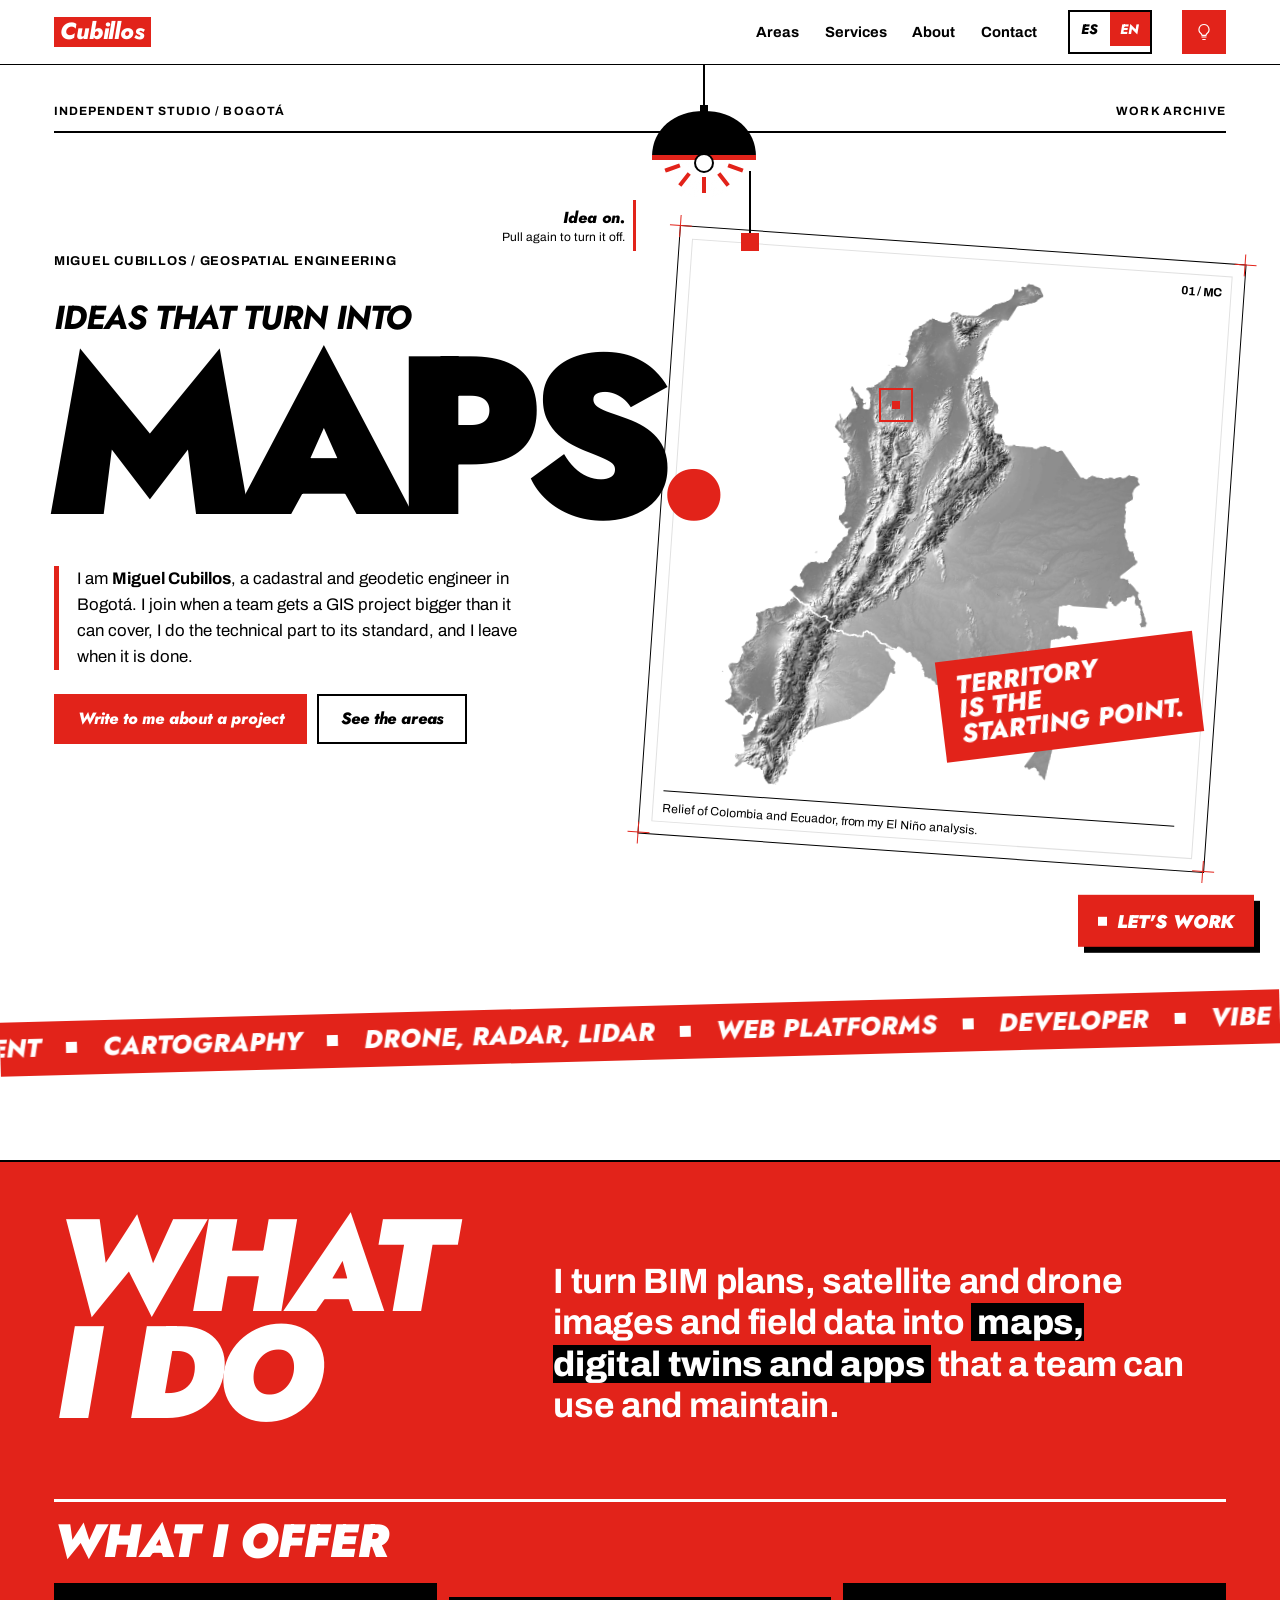
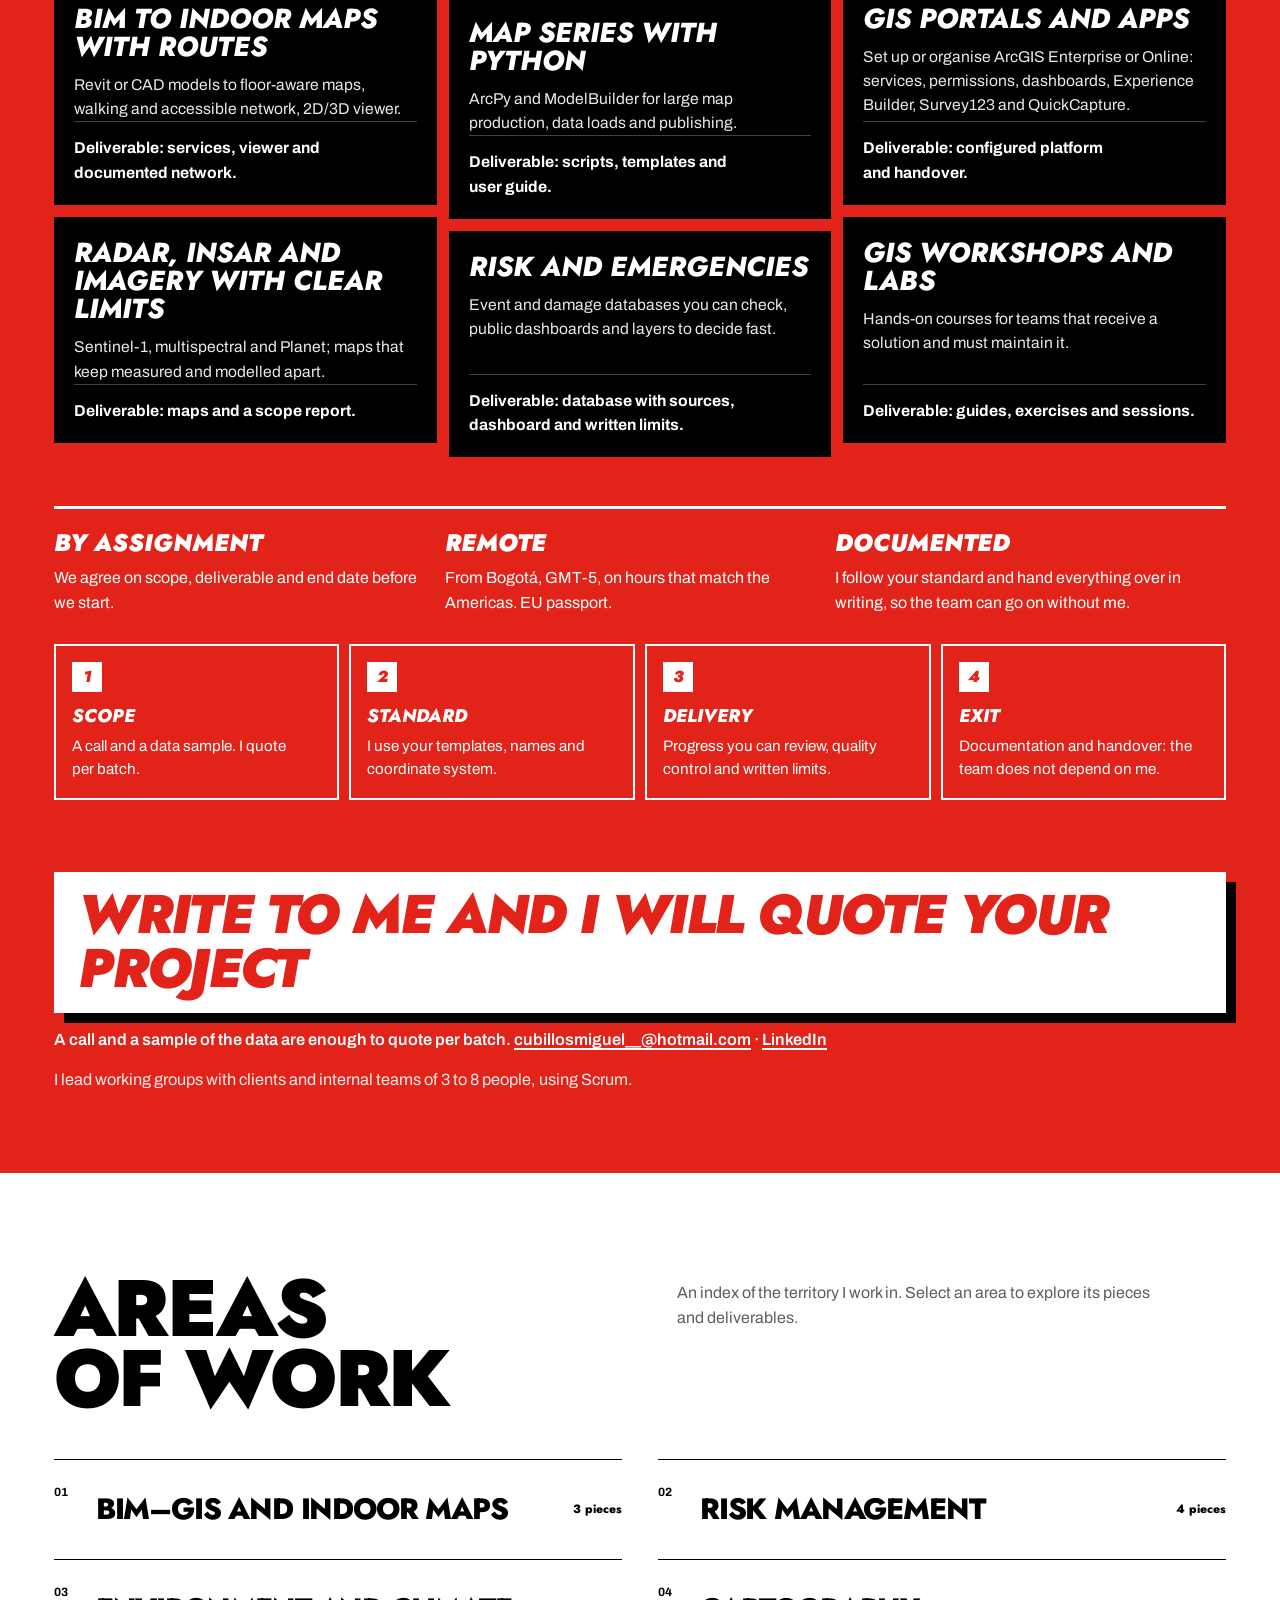
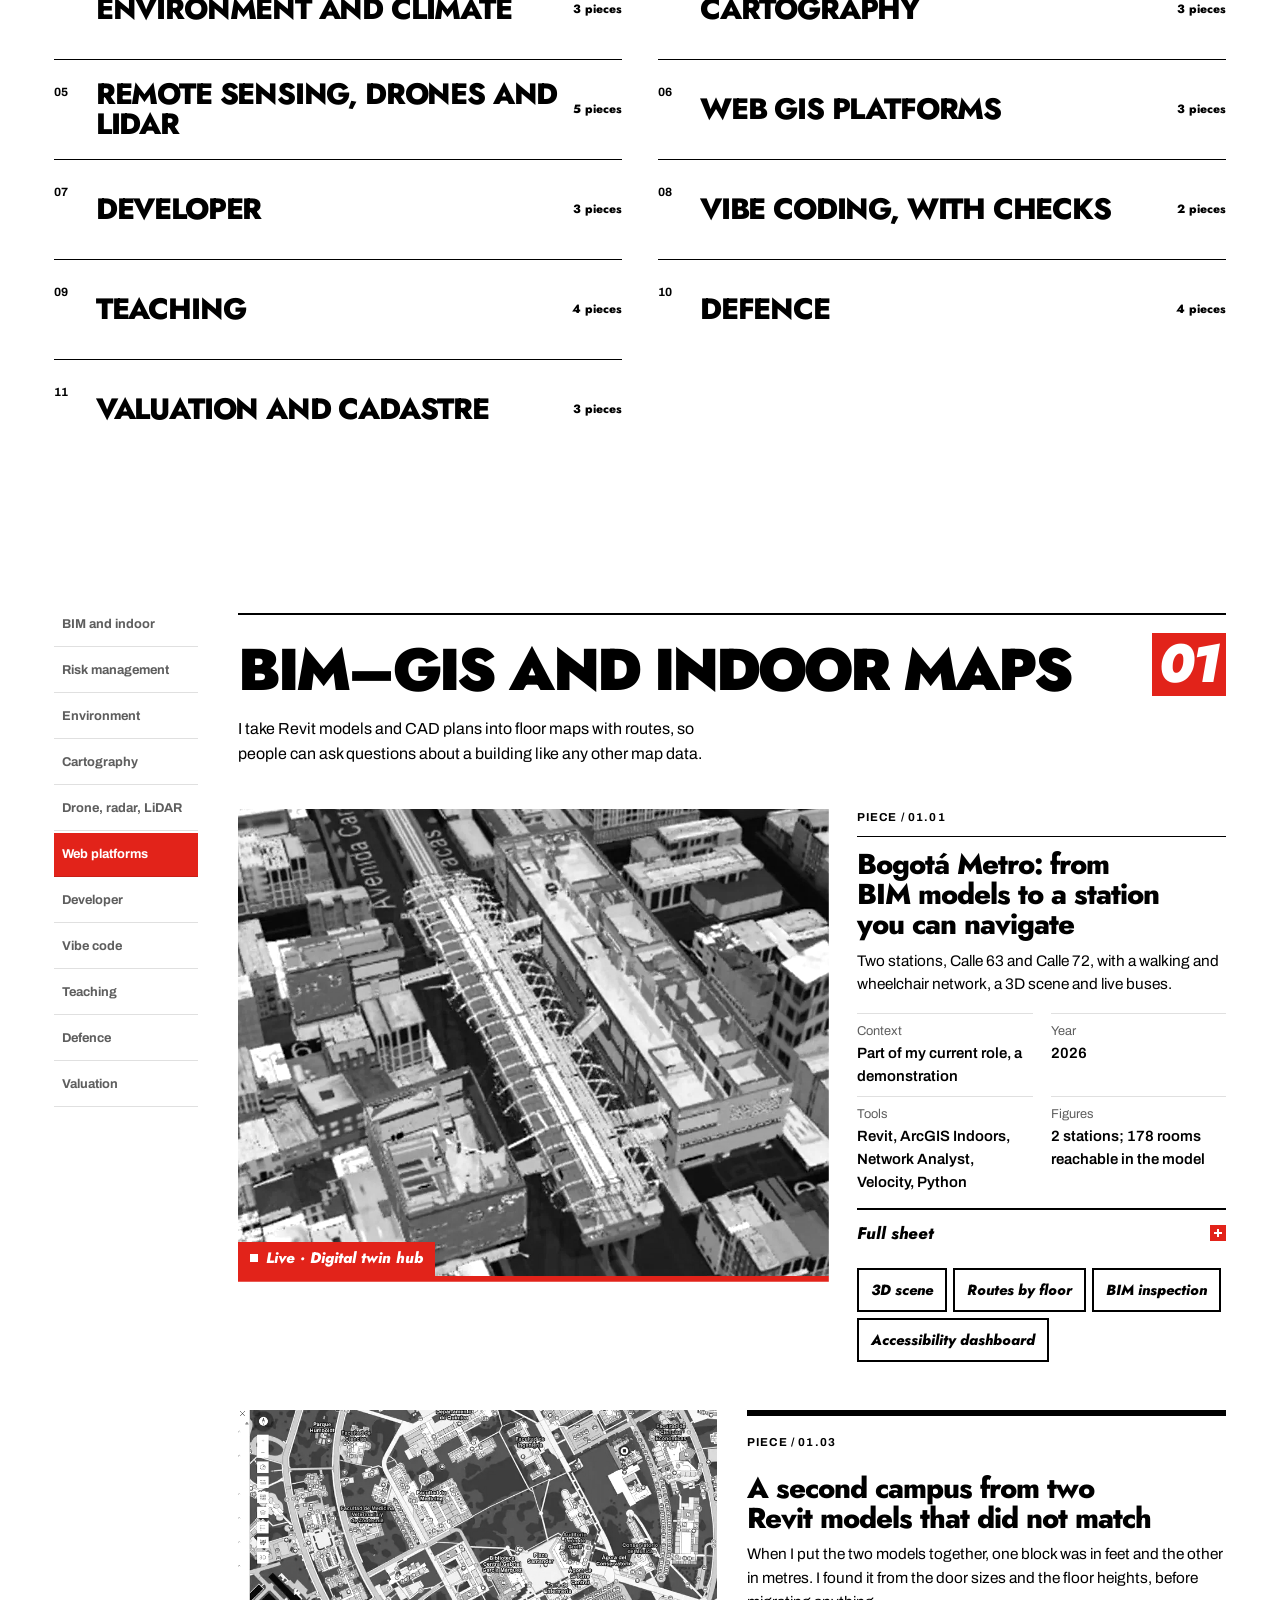
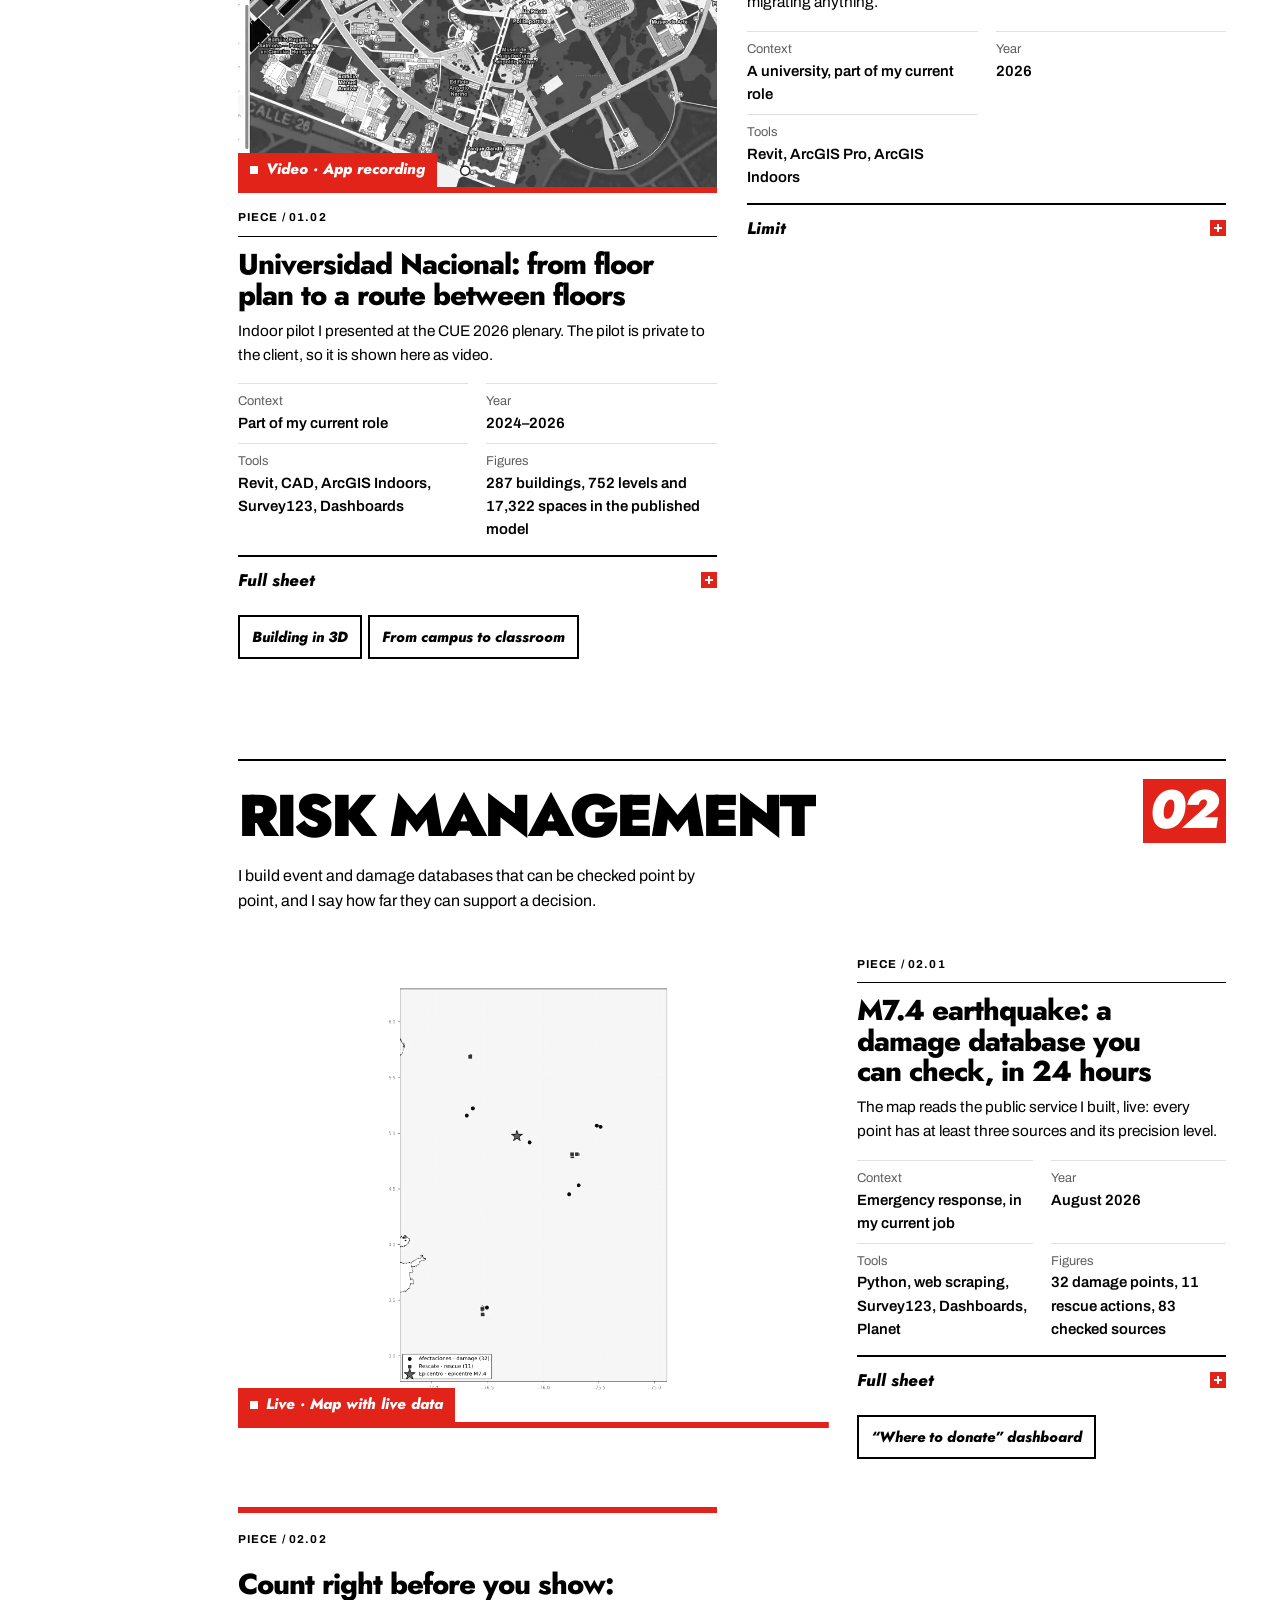
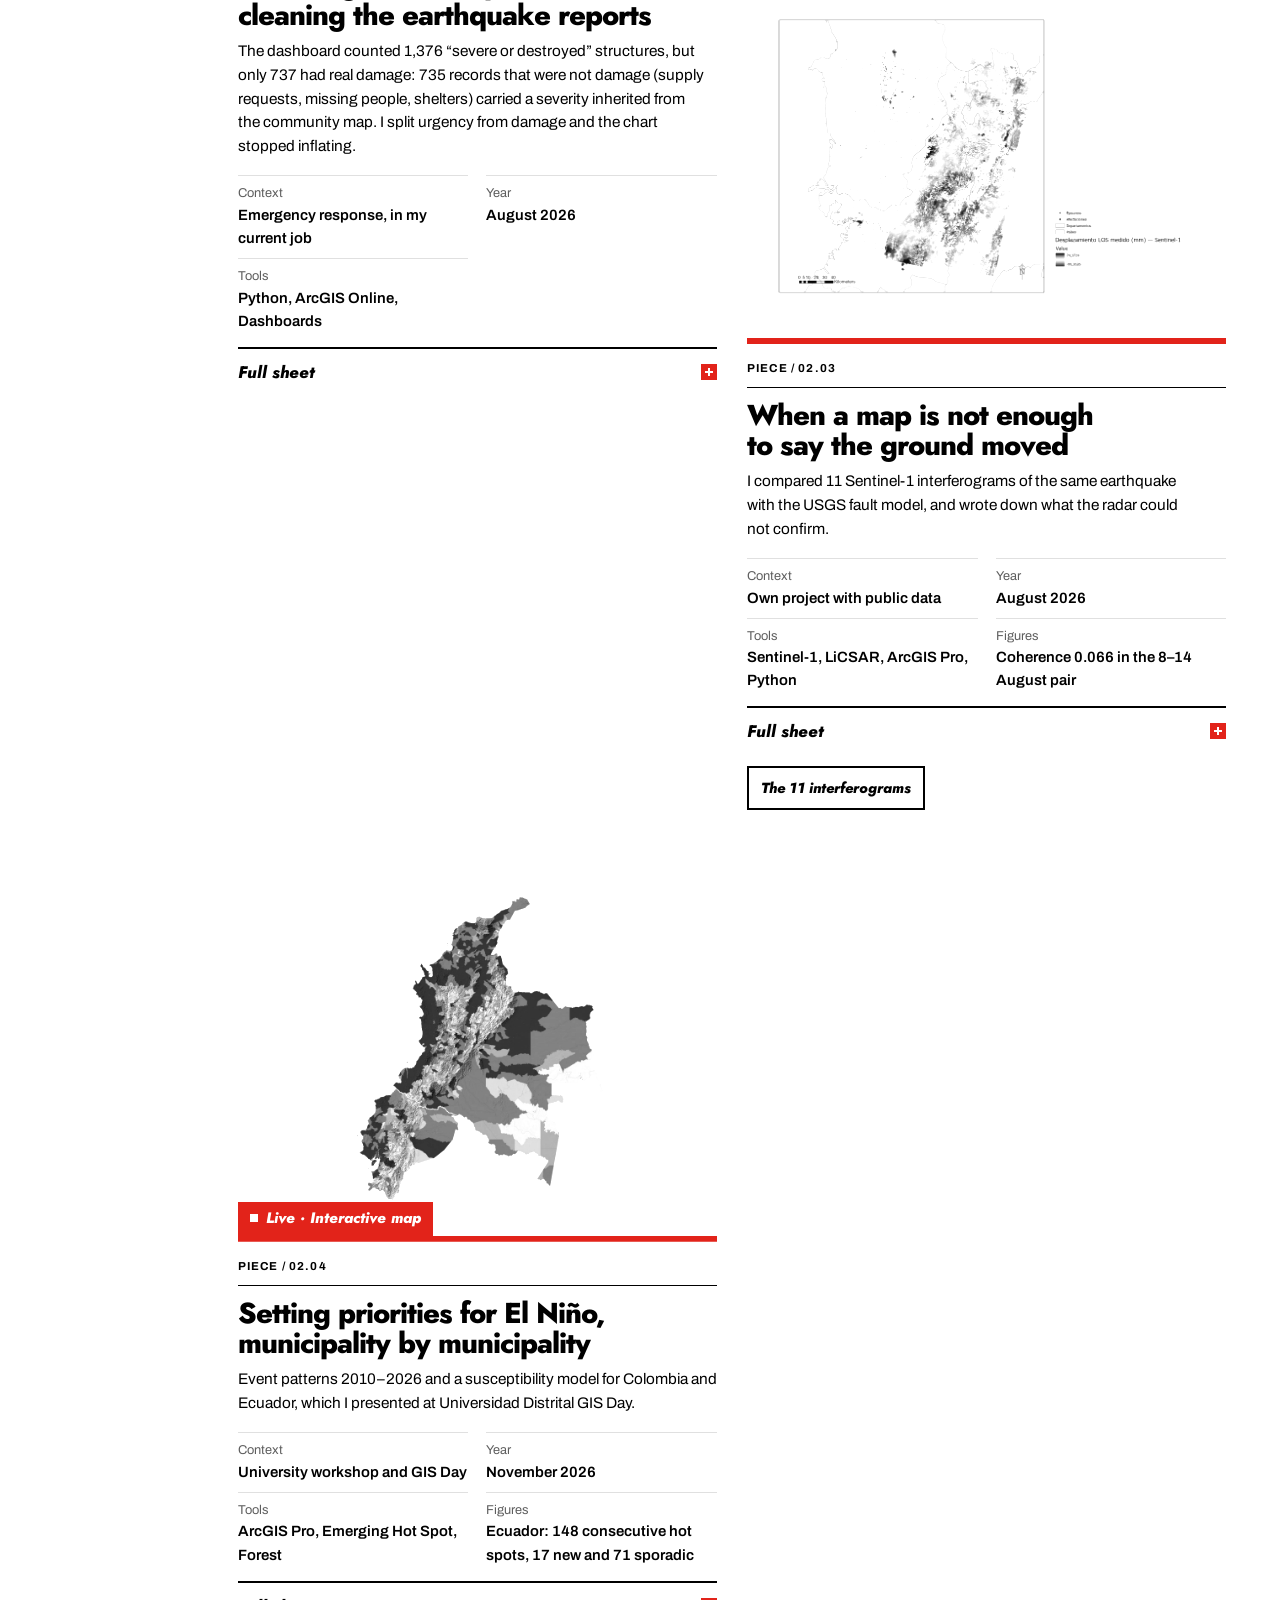
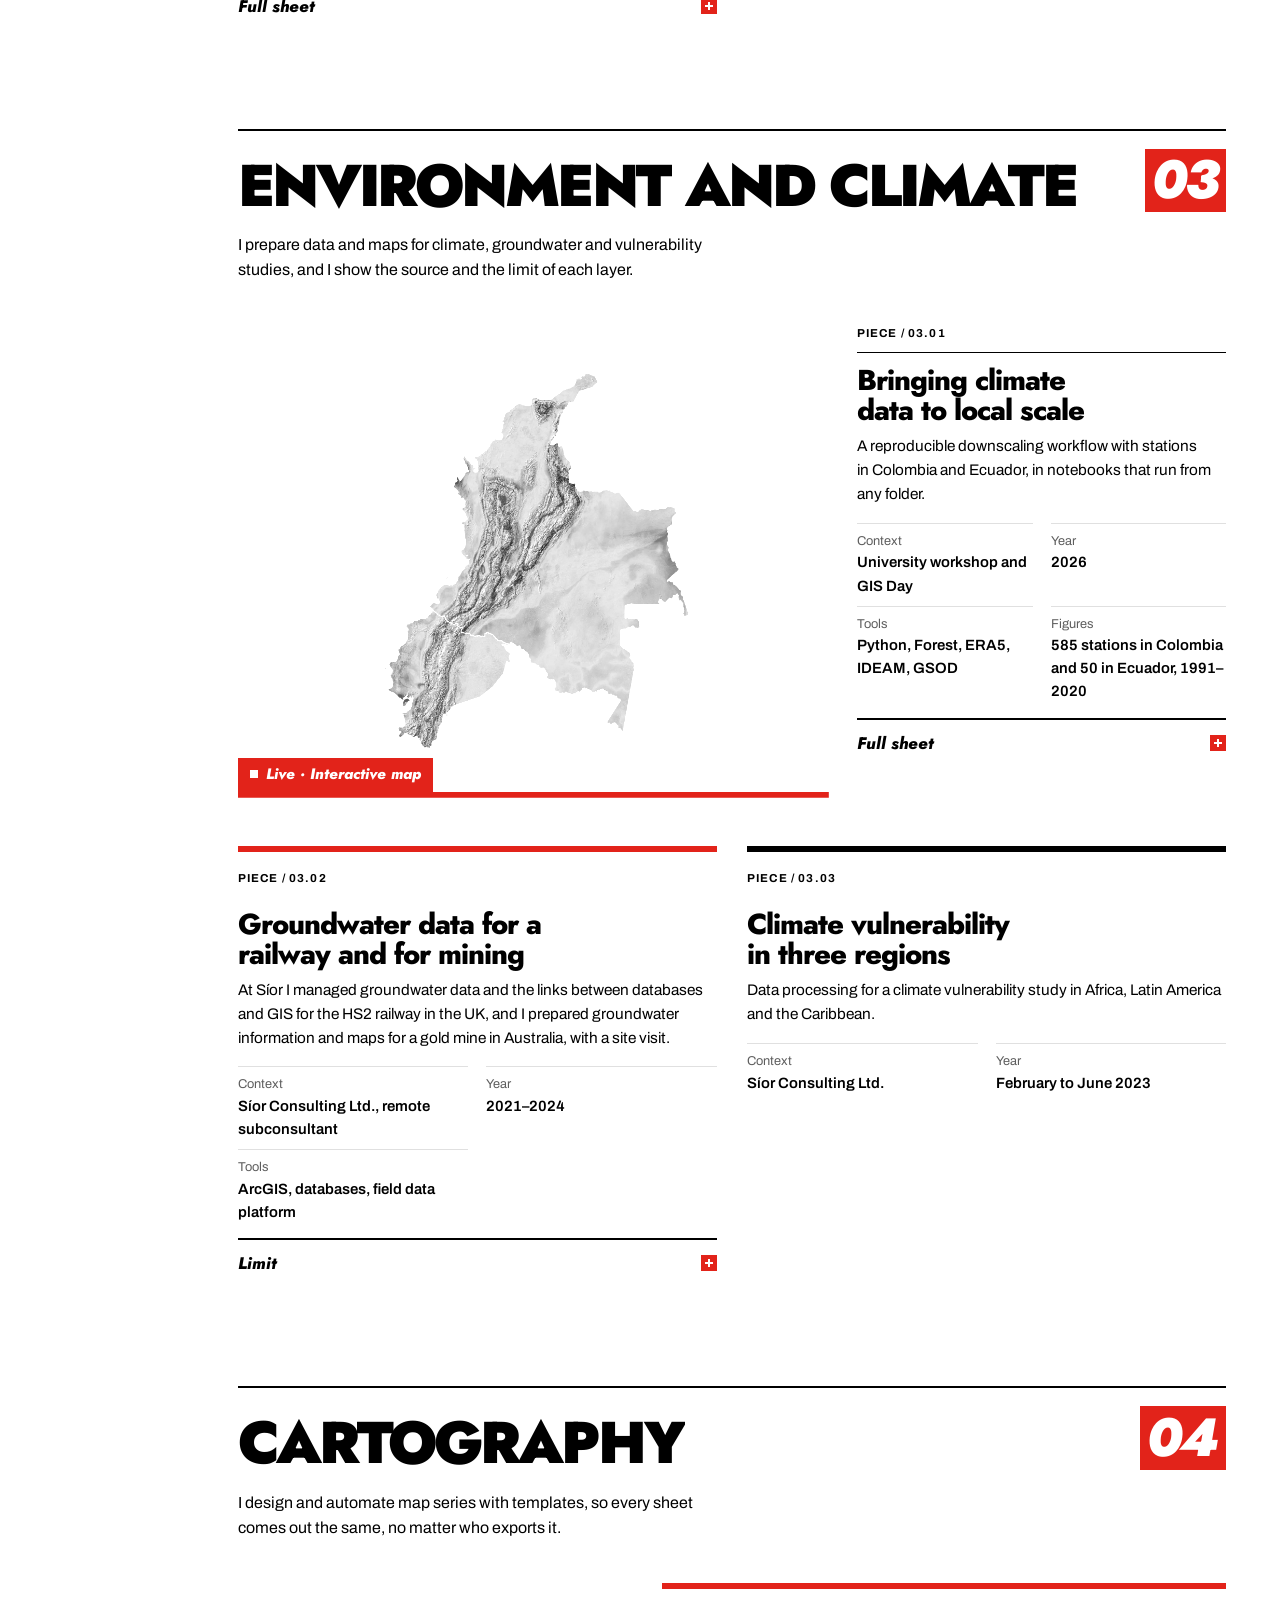
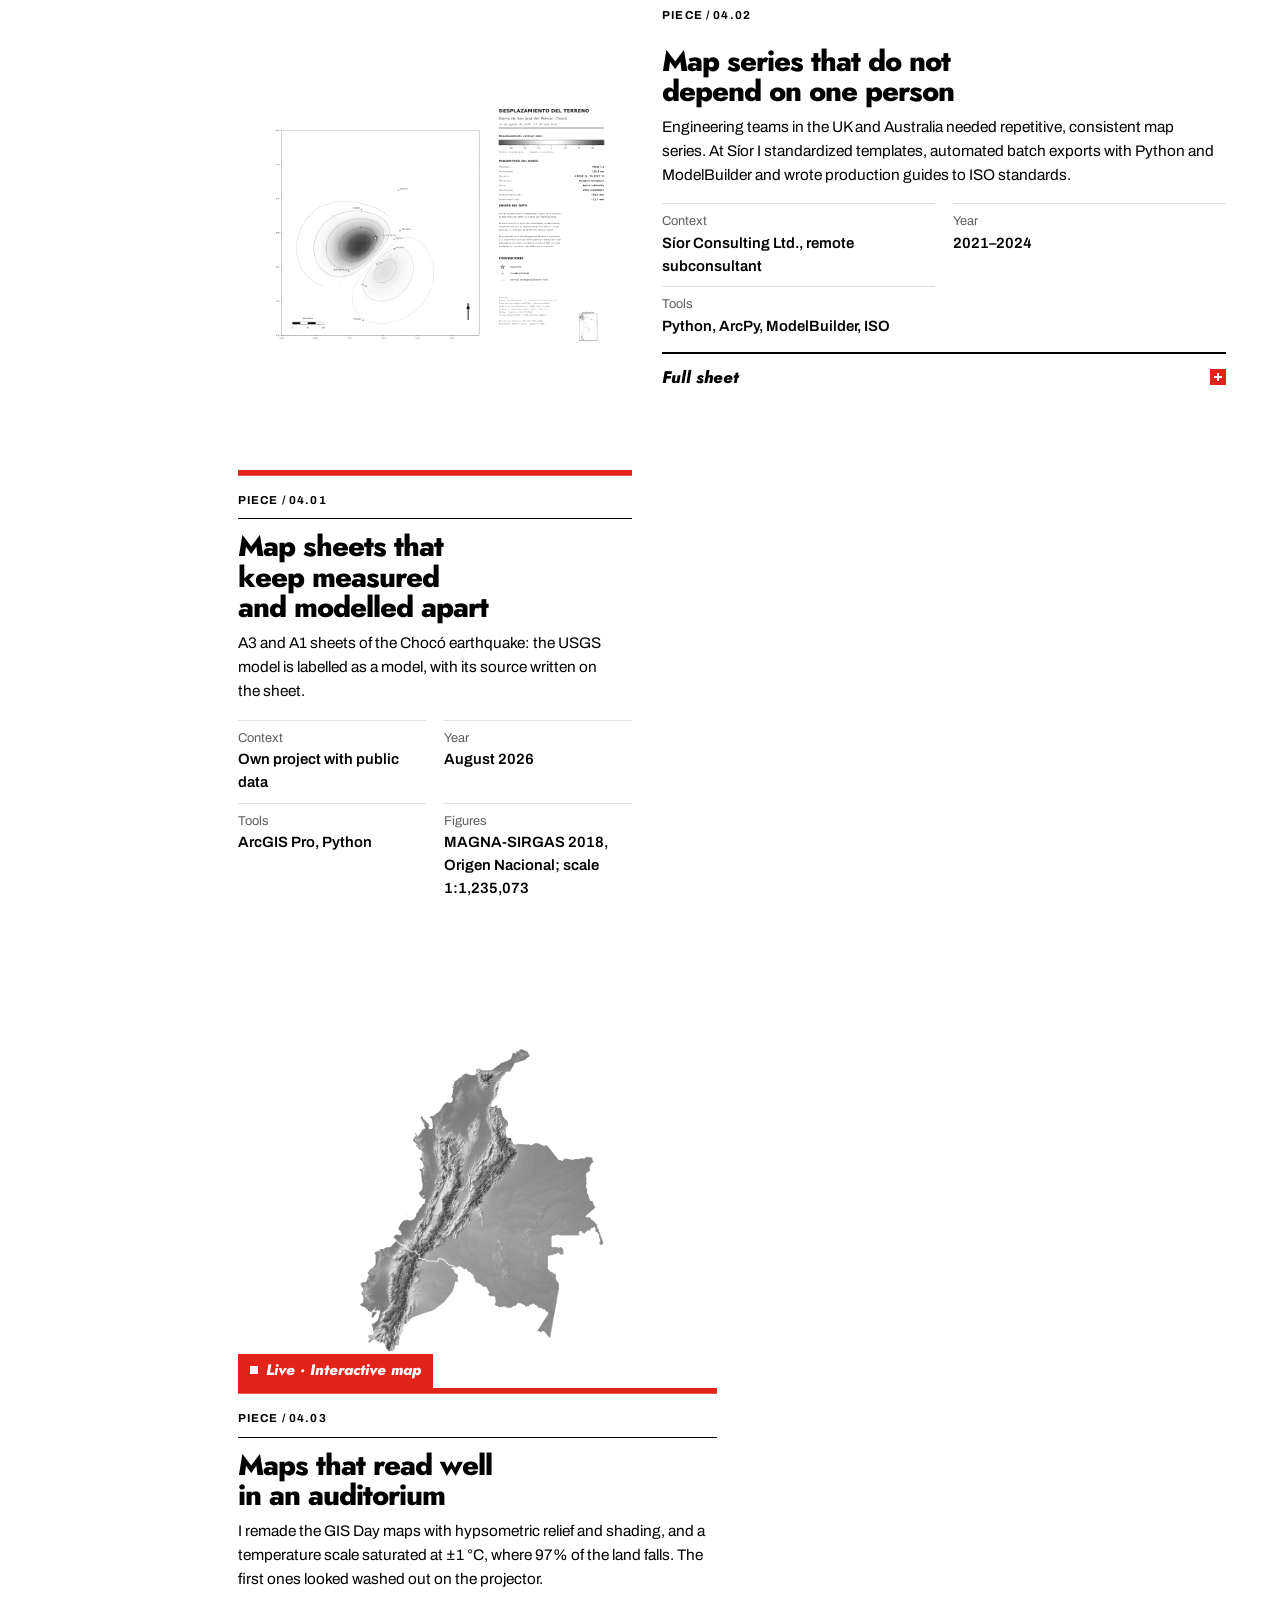
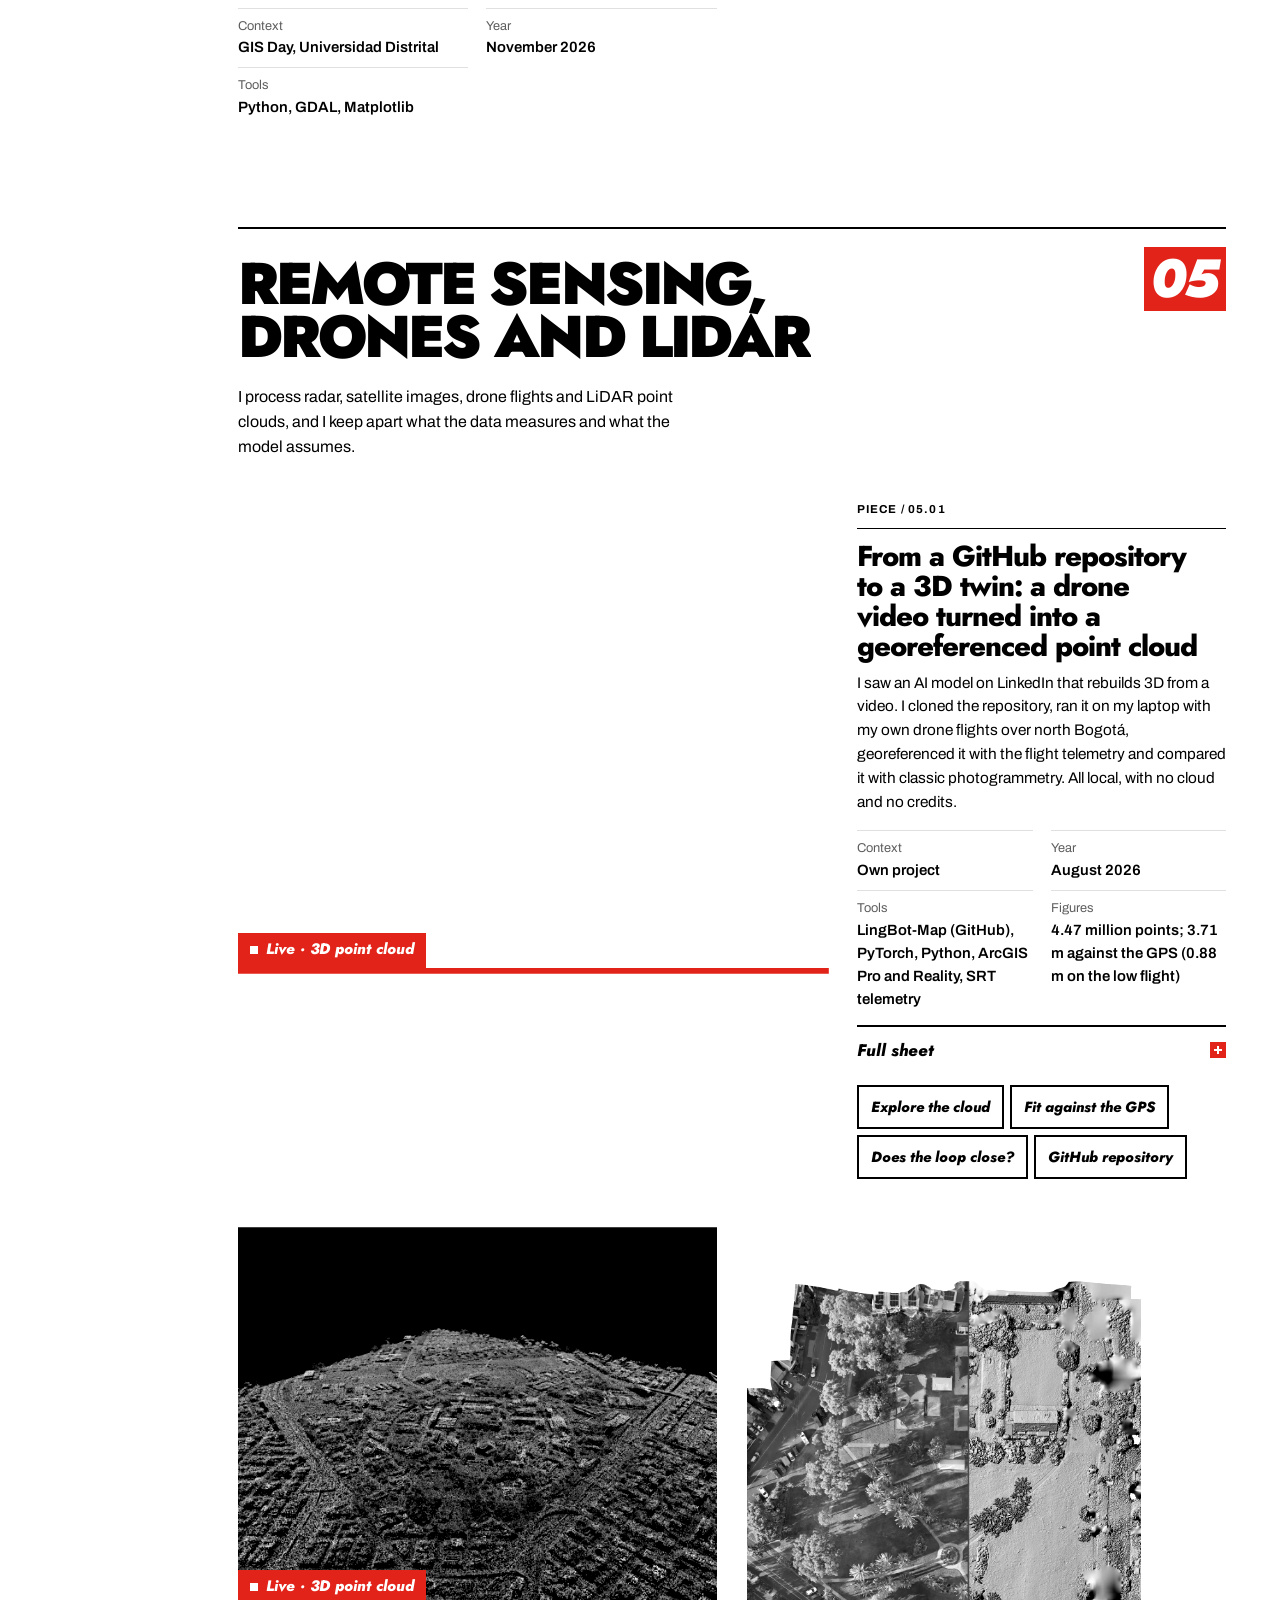
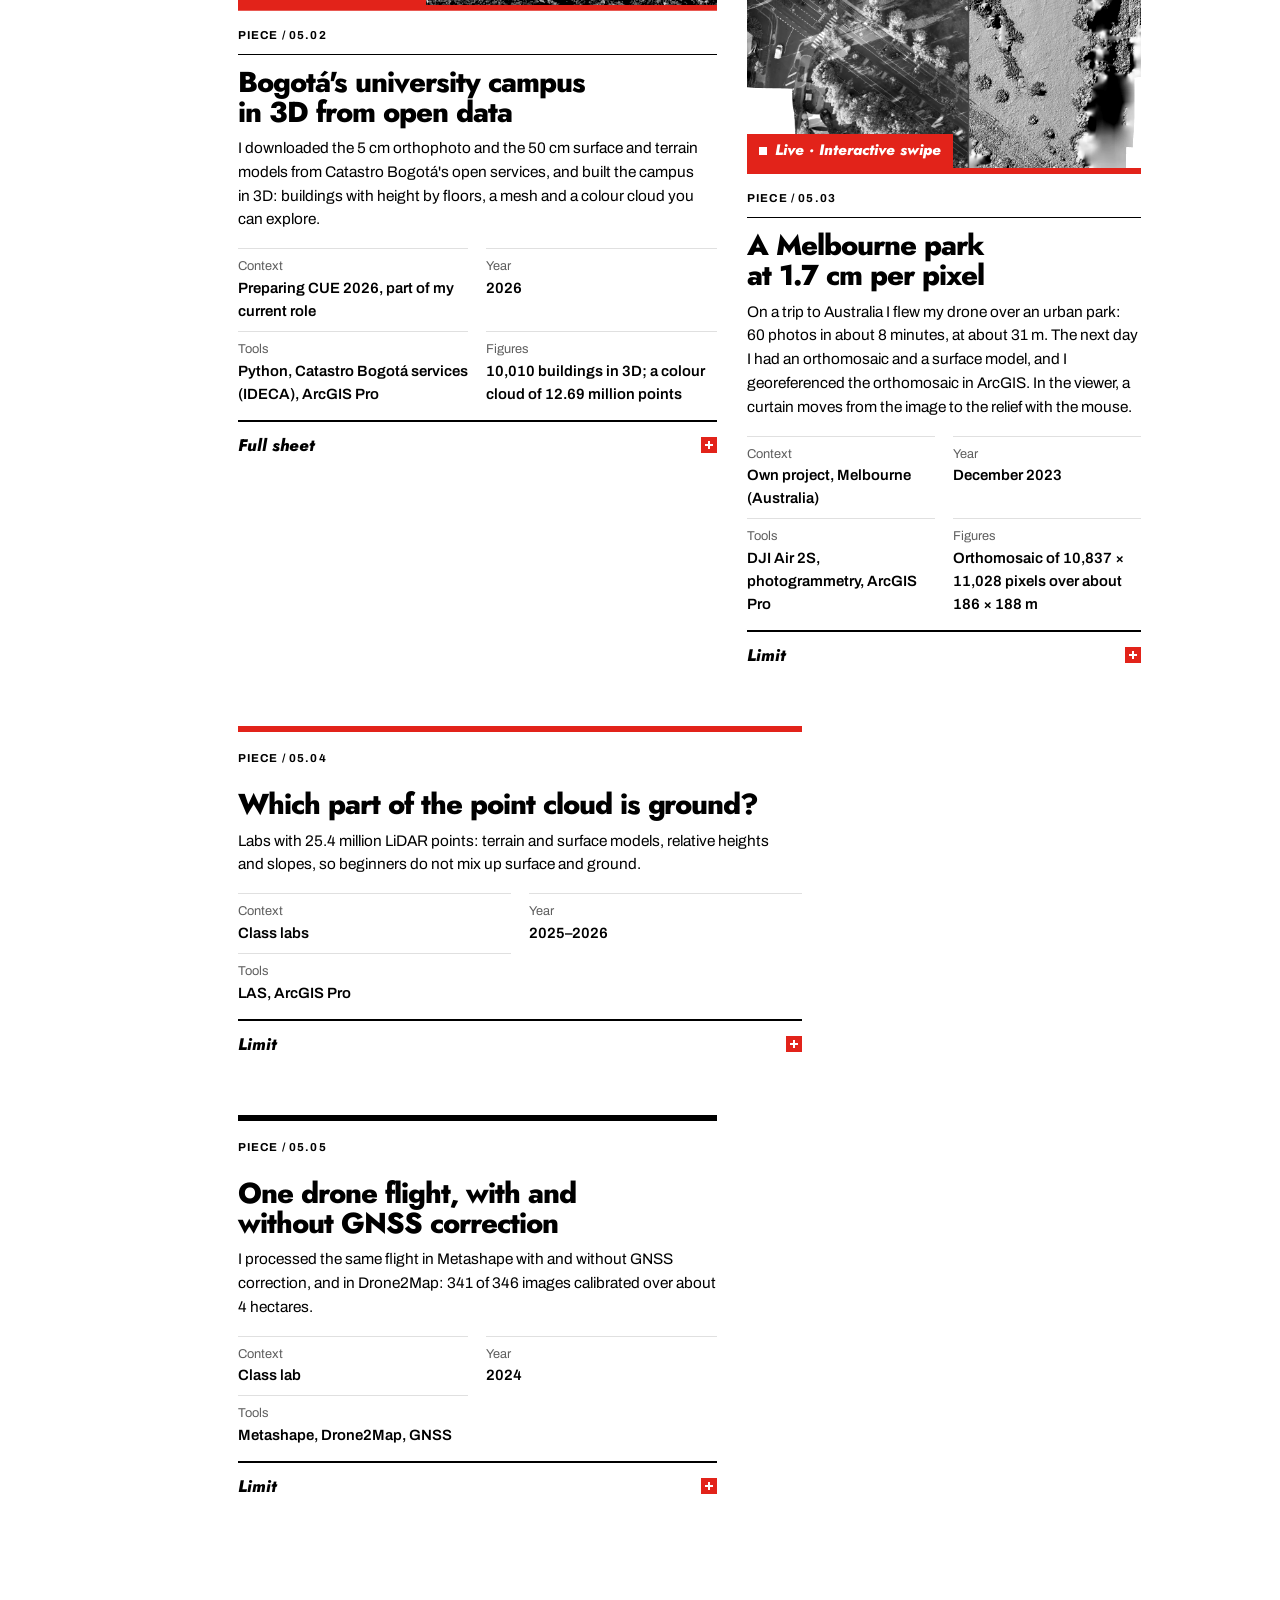
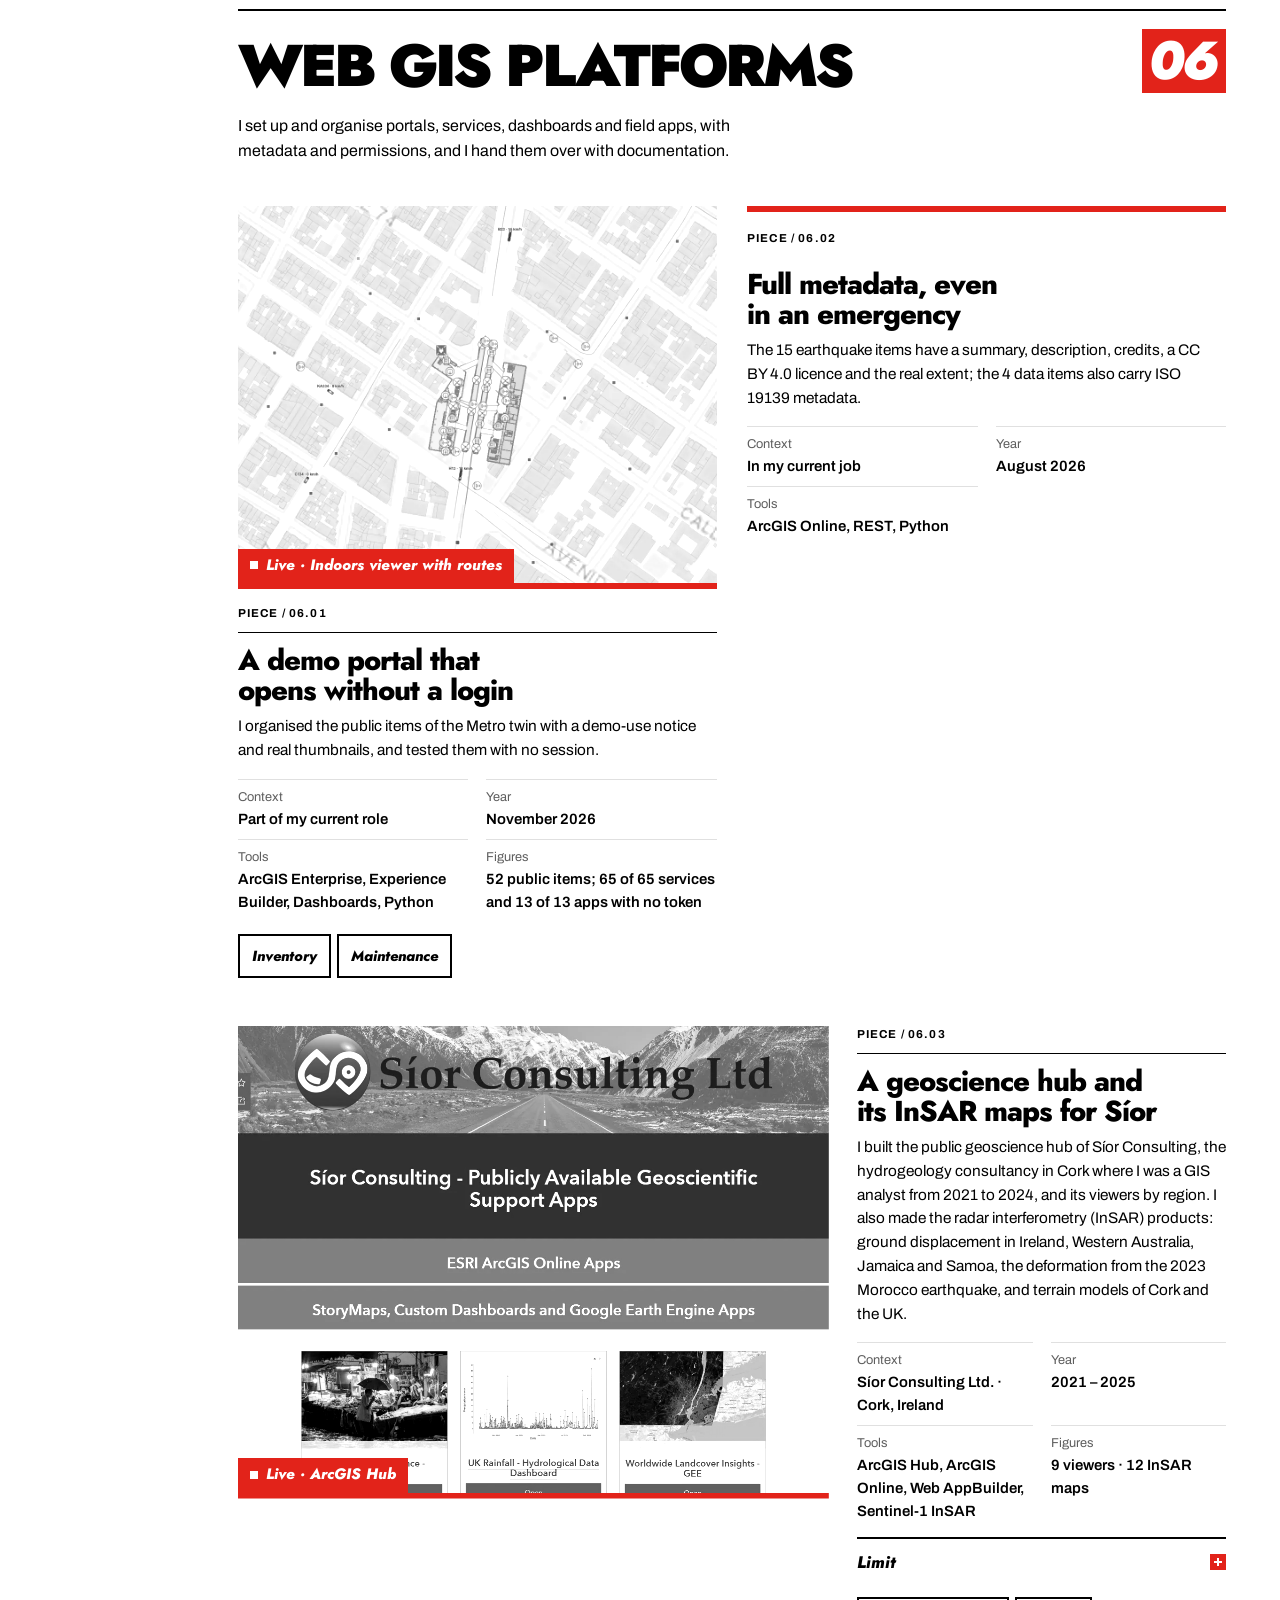
==== index.html @ 30cf0f1e "Sior: hub, visores y productos InSAR propios; hidrologia del equipo Co-Authored-By: Claude Opus 5.5 " ====
<!doctype html>
<html lang="es" data-lang="es" data-theme="light" class="lamp-on">
<head>
<meta charset="utf-8">
<meta name="viewport" content="width=device-width,initial-scale=1">
<title data-es="Miguel Cubillos · Estudio SIG independiente" data-en="Miguel Cubillos · Independent GIS studio">Miguel Cubillos · Estudio SIG independiente</title>
<meta name="description" content="Ingeniero catastral y geodesta. Entro a proyectos SIG que superan al equipo: BIM a interiores, automatización con Python, teledetección, riesgo, cartografía y docencia." data-es="Ingeniero catastral y geodesta. Entro a proyectos SIG que superan al equipo: BIM a interiores, automatización con Python, teledetección, riesgo, cartografía y docencia." data-en="Cadastral and geodetic engineer. I join GIS projects that are bigger than the team: BIM to indoor maps, Python automation, remote sensing, risk, cartography and teaching.">
<meta name="theme-color" content="#ffffff">
<link rel="canonical" href="https://cubillos22.github.io/">
<link rel="alternate" hreflang="es" href="https://cubillos22.github.io/">
<link rel="alternate" hreflang="en" href="https://cubillos22.github.io/?lang=en">
<meta property="og:type" content="website">
<meta property="og:title" content="Miguel Cubillos · Estudio SIG independiente">
<meta property="og:description" content="Ideas que se vuelven mapas: BIM a interiores, automatización, teledetección, riesgo, cartografía y docencia.">
<meta property="og:url" content="https://cubillos22.github.io/">
<meta property="og:image" content="https://cubillos22.github.io/assets/og-preview.jpg">
<meta name="twitter:card" content="summary_large_image">
<link rel="icon" href="assets/favicon.svg" type="image/svg+xml">
<link rel="preconnect" href="https://fonts.googleapis.com"><link rel="preconnect" href="https://fonts.gstatic.com" crossorigin>
<link href="https://fonts.googleapis.com/css2?family=Jost:ital,wght@0,400..900;1,400..900&family=Archivo:wdth,wght@62..125,400..800&display=swap" rel="stylesheet">
<link rel="stylesheet" href="assets/box.css?v=16">
<script>/* tema e idioma antes de pintar, sin parpadeo */(function(h){try{var q=new URLSearchParams(location.search).get("lang"),l=q||localStorage.getItem("lang")||((navigator.language||"es").slice(0,2)=="es"?"es":"en"),s=localStorage.getItem("light"),on=s?s=="1":!matchMedia("(prefers-color-scheme: dark)").matches;h.lang=h.dataset.lang=l;h.dataset.theme=on?"light":"dark";h.classList.toggle("lamp-on",on)}catch(e){}})(document.documentElement)</script>
</head>
<body>
<a class="skip" href="#areas"><span lang="es">Saltar a las áreas</span><span lang="en">Skip to the areas</span></a>
<div class="progress" aria-hidden="true"></div>
<header class="top">
 <a class="brand" href="#inicio" data-cursor="Inicio" data-cursor-en="Home" aria-label="Miguel Cubillos, inicio" data-label-en="Miguel Cubillos, home"><span class="box" translate="no">Cubillos</span></a>
 <nav aria-label="Principal" data-label-en="Main">
  <a href="#areas"><span lang="es">Áreas</span><span lang="en">Areas</span></a>
  <a href="#servicios"><span lang="es">Encargos</span><span lang="en">Services</span></a>
  <a href="#sobre"><span lang="es">Sobre mí</span><span lang="en">About</span></a>
  <a href="#contacto"><span lang="es">Contacto</span><span lang="en">Contact</span></a>
 </nav>
 <button class="lang-toggle" type="button" aria-pressed="false" aria-label="Cambiar a inglés" data-label-en="Switch to Spanish" data-cursor="Idioma" data-cursor-en="Language"><span class="o" data-l="es">ES</span><span class="o" data-l="en">EN</span><i aria-hidden="true"></i></button>
 <button class="light-toggle" type="button" data-lamp aria-pressed="true" aria-label="Encender o apagar la luz" data-label-en="Turn the light on or off" data-cursor="Luz" data-cursor-en="Light"><svg viewBox="0 0 24 24" aria-hidden="true"><path d="M9 18h6M10 21h4M12 3a6 6 0 0 0-3.6 10.8c.7.6 1.1 1.3 1.1 2.2h5c0-.9.4-1.6 1.1-2.2A6 6 0 0 0 12 3z" fill="none" stroke="currentColor" stroke-width="1.4" stroke-linejoin="round"/></svg></button>
</header>

<main>
<section class="hero" id="inicio" aria-labelledby="name">
<div class="edition-line"><span lang="es">Estudio independiente / Bogotá</span><span lang="en">Independent studio / Bogotá</span><span><span lang="es">Archivo de trabajo</span><span lang="en">Work archive</span></span></div>
<div class="hero-copy">
 <p class="hero-kicker"><span lang="es">Miguel Cubillos / Ingeniería geoespacial</span><span lang="en">Miguel Cubillos / Geospatial engineering</span></p>
 <h1 id="name"><span lang="es"><span class="pretitle">Ideas que se vuelven</span><span class="hero-word">MAPAS<span class="hero-dot">.</span></span></span><span lang="en"><span class="pretitle">Ideas that turn into</span><span class="hero-word">MAPS<span class="hero-dot">.</span></span></span></h1>
 <p class="lead"><span lang="es">Soy <b>Miguel Cubillos</b>, ingeniero catastral y geodesta en Bogotá. Entro cuando a un equipo le llega un proyecto SIG más grande de lo que alcanza a cubrir, hago la parte técnica con su estándar y salgo cuando termina.</span><span lang="en">I am <b>Miguel Cubillos</b>, a cadastral and geodetic engineer in Bogotá. I join when a team gets a GIS project bigger than it can cover, I do the technical part to its standard, and I leave when it is done.</span></p>
 <div class="ctas"><a class="btn solid" data-magnet href="mailto:cubillosmiguel__@hotmail.com?subject=Proyecto%20SIG"><span lang="es">Escríbeme un proyecto</span><span lang="en">Write to me about a project</span></a><a class="btn" href="#areas"><span lang="es">Ver las áreas</span><span lang="en">See the areas</span></a></div>
</div>
<figure class="hero-map">
 <div class="map-register" aria-hidden="true"><i></i><i></i><i></i><i></i></div>
 <p class="map-stamp"><span lang="es">El territorio<br>es el punto<br>de partida.</span><span lang="en">Territory<br>is the<br>starting point.</span></p>
 <span class="map-folio" aria-hidden="true">01 / MC</span>
 <div class="layer dim" data-depth="10" aria-hidden="true"></div>
 <div class="layer lit" data-depth="18" role="img" aria-label="Relieve de Colombia y Ecuador" data-label-en="Relief of Colombia and Ecuador"></div>
 <figcaption><span lang="es">Relieve de Colombia y Ecuador, de mi análisis de El Niño.</span><span lang="en">Relief of Colombia and Ecuador, from my El Niño analysis.</span></figcaption>
</figure>
<div class="lamp">
 <span class="cable"></span>
 <svg viewBox="0 0 120 80" aria-hidden="true"><defs><radialGradient id="halo"><stop offset="0" stop-color="#fff" stop-opacity=".95"/><stop offset=".55" stop-color="#fff" stop-opacity=".35"/><stop offset="1" stop-color="#fff" stop-opacity="0"/></radialGradient></defs>
  <circle class="halo" cx="60" cy="56" r="38" fill="url(#halo)"/>
  <rect x="56" y="0" width="8" height="8" class="shade"/>
  <path class="shade" d="M8 52C8 24 30 6 60 6s52 18 52 46z"/>
  <rect class="rim" x="8" y="50" width="104" height="5"/>
  <g class="rays"><path d="M60 74v12M44 70l-7 9M76 70l7 9M34 61l-11 4M86 61l11 4"/></g>
  <circle class="bulb" cx="60" cy="58" r="9"/></svg>
 <button class="lamp-pull" type="button" data-lamp aria-pressed="true" aria-label="Hala el cordón: enciende o apaga la luz" data-label-en="Pull the cord: turn the light on or off" data-cursor="Hala" data-cursor-en="Pull"><span class="str"></span><span class="bead"></span></button>
 <p class="lamp-note"><span class="idea-off"><span lang="es"><b>La luz está apagada.</b> Mueve el mouse sobre el mapa, o hala el cordón.</span><span lang="en"><b>The light is off.</b> Move the mouse over the map, or pull the cord.</span></span><span class="idea-on"><span lang="es"><b>Idea encendida.</b> Hala otra vez para apagar.</span><span lang="en"><b>Idea on.</b> Pull again to turn it off.</span></span></p>
</div>
</section>
<div class="ticker" aria-hidden="true"><div class="track" data-ticker="1"><div class="run" lang="es"><span>BIM e interiores</span><span>Gestión del riesgo</span><span>Ambiente y clima</span><span>Cartografía</span><span>Dron, radar y LiDAR</span><span>Plataformas web</span><span>Developer</span><span>Vibe code</span><span>Educación</span><span>Defensa</span><span>Avalúos y catastro</span><span>Python</span><span>InSAR</span><span>Indoors</span></div><div class="run" lang="en"><span>BIM and indoor</span><span>Risk management</span><span>Environment</span><span>Cartography</span><span>Drone, radar, LiDAR</span><span>Web platforms</span><span>Developer</span><span>Vibe code</span><span>Teaching</span><span>Defence</span><span>Valuation</span><span>Python</span><span>InSAR</span><span>Indoors</span></div><div class="run" lang="es"><span>BIM e interiores</span><span>Gestión del riesgo</span><span>Ambiente y clima</span><span>Cartografía</span><span>Dron, radar y LiDAR</span><span>Plataformas web</span><span>Developer</span><span>Vibe code</span><span>Educación</span><span>Defensa</span><span>Avalúos y catastro</span><span>Python</span><span>InSAR</span><span>Indoors</span></div><div class="run" lang="en"><span>BIM and indoor</span><span>Risk management</span><span>Environment</span><span>Cartography</span><span>Drone, radar, LiDAR</span><span>Web platforms</span><span>Developer</span><span>Vibe code</span><span>Teaching</span><span>Defence</span><span>Valuation</span><span>Python</span><span>InSAR</span><span>Indoors</span></div></div></div>
<section class="offer" id="servicios" aria-labelledby="h-offer">
<div class="offer-in wrap">
 <div class="offer-top">
  <h2 id="h-offer"><span lang="es">Qué hago</span><span lang="en">What I do</span></h2>
  <p class="offer-what"><span lang="es">Convierto planos BIM, imágenes de satélite y dron y datos de campo en <b>mapas, gemelos digitales y apps</b> que un equipo puede usar y mantener.</span><span lang="en">I turn BIM plans, satellite and drone images and field data into <b>maps, digital twins and apps</b> that a team can use and maintain.</span></p>
 </div>
 <h3 class="offer-sub"><span lang="es">Qué ofrezco</span><span lang="en">What I offer</span></h3>
 <ol class="offer-grid"><li><h4><span lang="es">BIM a interiores con rutas</span><span lang="en">BIM to indoor maps with routes</span></h4><p><span lang="es">Modelos Revit o CAD a pisos navegables, red peatonal y accesible, visor 2D/3D.</span><span lang="en">Revit or CAD models to floor-aware maps, walking and accessible network, 2D/3D viewer.</span></p><p class="out"><span lang="es">Entregable: servicios, visor y red documentada.</span><span lang="en">Deliverable: services, viewer and documented network.</span></p></li><li><h4><span lang="es">Series cartográficas con Python</span><span lang="en">Map series with Python</span></h4><p><span lang="es">ArcPy y ModelBuilder para producción masiva de mapas, cargas y publicación.</span><span lang="en">ArcPy and ModelBuilder for large map production, data loads and publishing.</span></p><p class="out"><span lang="es">Entregable: scripts, plantillas y guía de uso.</span><span lang="en">Deliverable: scripts, templates and user guide.</span></p></li><li><h4><span lang="es">Portales y apps SIG</span><span lang="en">GIS portals and apps</span></h4><p><span lang="es">Montar u ordenar ArcGIS Enterprise u Online: servicios, permisos, tableros, Experience Builder, Survey123 y QuickCapture.</span><span lang="en">Set up or organise ArcGIS Enterprise or Online: services, permissions, dashboards, Experience Builder, Survey123 and QuickCapture.</span></p><p class="out"><span lang="es">Entregable: plataforma configurada y traspaso al equipo.</span><span lang="en">Deliverable: configured platform and handover.</span></p></li><li><h4><span lang="es">Radar, InSAR e imágenes con límites claros</span><span lang="en">Radar, InSAR and imagery with clear limits</span></h4><p><span lang="es">Sentinel-1, multiespectral y Planet; cartografía que separa lo medido de lo modelado.</span><span lang="en">Sentinel-1, multispectral and Planet; maps that keep measured and modelled apart.</span></p><p class="out"><span lang="es">Entregable: mapas e informe de alcance.</span><span lang="en">Deliverable: maps and a scope report.</span></p></li><li><h4><span lang="es">Riesgo y emergencias</span><span lang="en">Risk and emergencies</span></h4><p><span lang="es">Bases de eventos y daños verificables, tableros públicos y capas para decidir rápido.</span><span lang="en">Event and damage databases you can check, public dashboards and layers to decide fast.</span></p><p class="out"><span lang="es">Entregable: base con fuentes, tablero y límites escritos.</span><span lang="en">Deliverable: database with sources, dashboard and written limits.</span></p></li><li><h4><span lang="es">Talleres y laboratorios SIG</span><span lang="en">GIS workshops and labs</span></h4><p><span lang="es">Cursos aplicados para equipos que reciben una solución y la deben mantener.</span><span lang="en">Hands-on courses for teams that receive a solution and must maintain it.</span></p><p class="out"><span lang="es">Entregable: guías, ejercicios y sesiones.</span><span lang="en">Deliverable: guides, exercises and sessions.</span></p></li></ol>
 <dl class="offer-how"><div><dt><span lang="es">Por encargo</span><span lang="en">By assignment</span></dt><dd><span lang="es">Acordamos alcance, entregable y fecha de salida antes de empezar.</span><span lang="en">We agree on scope, deliverable and end date before we start.</span></dd></div><div><dt><span lang="es">Remoto</span><span lang="en">Remote</span></dt><dd><span lang="es">Desde Bogotá, GMT-5, en horario compatible con América. Pasaporte de la UE.</span><span lang="en">From Bogotá, GMT-5, on hours that match the Americas. EU passport.</span></dd></div><div><dt><span lang="es">Documentado</span><span lang="en">Documented</span></dt><dd><span lang="es">Trabajo con su estándar y entrego todo escrito, para que el equipo siga sin mí.</span><span lang="en">I follow your standard and hand everything over in writing, so the team can go on without me.</span></dd></div></dl>
 <ol class="offer-steps"><li><b>1</b><h4><span lang="es">Alcance</span><span lang="en">Scope</span></h4><p><span lang="es">Una llamada y una muestra de los datos. Cotizo por lote.</span><span lang="en">A call and a data sample. I quote per batch.</span></p></li><li><b>2</b><h4><span lang="es">Estándar</span><span lang="en">Standard</span></h4><p><span lang="es">Trabajo con sus plantillas, nombres y sistema de coordenadas.</span><span lang="en">I use your templates, names and coordinate system.</span></p></li><li><b>3</b><h4><span lang="es">Entrega</span><span lang="en">Delivery</span></h4><p><span lang="es">Avances revisables, control de calidad y límites escritos.</span><span lang="en">Progress you can review, quality control and written limits.</span></p></li><li><b>4</b><h4><span lang="es">Salida</span><span lang="en">Exit</span></h4><p><span lang="es">Documentación y traspaso: el equipo sigue sin depender de mí.</span><span lang="en">Documentation and handover: the team does not depend on me.</span></p></li></ol>
 <div class="offer-cta">
  <a class="cta-big" data-magnet href="mailto:cubillosmiguel__@hotmail.com?subject=Proyecto%20SIG"><span lang="es">Escríbeme y cotizo tu proyecto</span><span lang="en">Write to me and I will quote your project</span></a>
  <p><span lang="es">Una llamada y una muestra de los datos bastan para cotizar por lote.</span><span lang="en">A call and a sample of the data are enough to quote per batch.</span> <a href="mailto:cubillosmiguel__@hotmail.com?subject=Proyecto%20SIG" translate="no">cubillosmiguel__@hotmail.com</a> · <a href="https://www.linkedin.com/in/miguel-cubillos/" target="_blank" rel="noopener">LinkedIn</a></p>
  <p class="note"><span lang="es">Lidero grupos de trabajo con clientes y equipos internos de 3 a 8 personas, con Scrum.</span><span lang="en">I lead working groups with clients and internal teams of 3 to 8 people, using Scrum.</span></p>
 </div>
</div>
</section>

<section class="index wrap" id="areas" aria-labelledby="h-areas">
 <div class="head"><h2 id="h-areas" data-split><span lang="es">Áreas de trabajo</span><span lang="en">Areas of work</span></h2>
 <p><span lang="es">Un índice del territorio que trabajo. Selecciona un área para explorar sus piezas y entregables.</span><span lang="en">An index of the territory I work in. Select an area to explore its pieces and deliverables.</span></p></div>
 <ol class="area-list"><li><a href="#bim" data-peek="assets/img/metro-3d-viaducto.webp" data-cursor="Entrar" data-cursor-en="Go in"><span class="nm"><span lang="es">BIM–SIG e interiores</span><span lang="en">BIM–GIS and indoor maps</span></span><span class="ds"><span lang="es">Edificios que se consultan como un mapa</span><span lang="en">Buildings you can query like a map</span></span><span class="ct"><span lang="es">3 piezas</span><span lang="en">3 pieces</span></span></a></li>
<li><a href="#riesgo" data-peek="assets/img/sismo-mapa.webp" data-cursor="Entrar" data-cursor-en="Go in"><span class="nm"><span lang="es">Gestión del riesgo</span><span lang="en">Risk management</span></span><span class="ds"><span lang="es">Bases verificables para decidir</span><span lang="en">Data you can check before you decide</span></span><span class="ct"><span lang="es">4 piezas</span><span lang="en">4 pieces</span></span></a></li>
<li><a href="#ambiente" data-peek="assets/img/nino-temperatura.webp" data-cursor="Entrar" data-cursor-en="Go in"><span class="nm"><span lang="es">Ambiente y clima</span><span lang="en">Environment and climate</span></span><span class="ds"><span lang="es">Datos ambientales con su fuente y su límite</span><span lang="en">Environmental data with its source and its limit</span></span><span class="ct"><span lang="es">3 piezas</span><span lang="en">3 pieces</span></span></a></li>
<li><a href="#cartografia" data-peek="assets/img/insar-modelo.webp" data-cursor="Entrar" data-cursor-en="Go in"><span class="nm"><span lang="es">Cartografía</span><span lang="en">Cartography</span></span><span class="ds"><span lang="es">Series de mapas que salen parejas</span><span lang="en">Map series that come out the same</span></span><span class="ct"><span lang="es">3 piezas</span><span lang="en">3 pieces</span></span></a></li>
<li><a href="#sensores" data-peek="assets/img/lingbot-comparacion.webp" data-cursor="Entrar" data-cursor-en="Go in"><span class="nm"><span lang="es">Teledetección, dron y LiDAR</span><span lang="en">Remote sensing, drones and LiDAR</span></span><span class="ds"><span lang="es">Lo que mide el dato y lo que supone el modelo</span><span lang="en">What the data measures and what the model assumes</span></span><span class="ct"><span lang="es">5 piezas</span><span lang="en">5 pieces</span></span></a></li>
<li><a href="#plataformas" data-peek="assets/img/metro-2d-piso.webp" data-cursor="Entrar" data-cursor-en="Go in"><span class="nm"><span lang="es">Plataformas SIG web</span><span lang="en">Web GIS platforms</span></span><span class="ds"><span lang="es">Portales y apps que abren sin pedir usuario</span><span lang="en">Portals and apps that open without a login</span></span><span class="ct"><span lang="es">3 piezas</span><span lang="en">3 pieces</span></span></a></li>
<li><a href="#developer" data-peek="assets/img/metro-bus-ficha.webp" data-cursor="Entrar" data-cursor-en="Go in"><span class="nm"><span>Developer</span></span><span class="ds"><span lang="es">Scripts que otro puede volver a correr</span><span lang="en">Scripts someone else can run again</span></span><span class="ct"><span lang="es">3 piezas</span><span lang="en">3 pieces</span></span></a></li>
<li><a href="#vibe" data-peek="assets/img/hero-relieve.webp" data-cursor="Entrar" data-cursor-en="Go in"><span class="nm"><span lang="es">Vibe code con criterio</span><span lang="en">Vibe coding, with checks</span></span><span class="ds"><span lang="es">Agentes de IA que escriben; yo reviso</span><span lang="en">AI agents write the code; I check it</span></span><span class="ct"><span lang="es">2 piezas</span><span lang="en">2 pieces</span></span></a></li>
<li><a href="#educacion" data-peek="assets/plenaria.webp" data-cursor="Entrar" data-cursor-en="Go in"><span class="nm"><span lang="es">Educación</span><span lang="en">Teaching</span></span><span class="ds"><span lang="es">Que el equipo mantenga lo que recibe</span><span lang="en">So the team can keep what it receives</span></span><span class="ct"><span lang="es">4 piezas</span><span lang="en">4 pieces</span></span></a></li>
<li><a href="#defensa" data-peek="assets/img/insar-comparacion.webp" data-cursor="Entrar" data-cursor-en="Go in"><span class="nm"><span lang="es">Defensa</span><span lang="en">Defence</span></span><span class="ds"><span lang="es">SIG para formación en el sector defensa</span><span lang="en">GIS for training in the defence sector</span></span><span class="ct"><span lang="es">4 piezas</span><span lang="en">4 pieces</span></span></a></li>
<li><a href="#avaluos" data-peek="assets/img/campus-mapa.webp" data-cursor="Entrar" data-cursor-en="Go in"><span class="nm"><span lang="es">Avalúos y catastro</span><span lang="en">Valuation and cadastre</span></span><span class="ds"><span lang="es">De donde vengo: datos prediales que cuadran</span><span lang="en">Where I come from: parcel data that matches</span></span><span class="ct"><span lang="es">3 piezas</span><span lang="en">3 pieces</span></span></a></li></ol>
</section>
<figure class="peek" aria-hidden="true"><img alt="" src="[data-uri]"></figure>

<div class="areas-wrap wrap">
 <nav class="areas-nav" aria-label="Áreas" data-label-en="Areas"><a href="#bim"><span lang="es">BIM e interiores</span><span lang="en">BIM and indoor</span></a><a href="#riesgo"><span lang="es">Gestión del riesgo</span><span lang="en">Risk management</span></a><a href="#ambiente"><span lang="es">Ambiente y clima</span><span lang="en">Environment</span></a><a href="#cartografia"><span lang="es">Cartografía</span><span lang="en">Cartography</span></a><a href="#sensores"><span lang="es">Dron, radar y LiDAR</span><span lang="en">Drone, radar, LiDAR</span></a><a href="#plataformas"><span lang="es">Plataformas web</span><span lang="en">Web platforms</span></a><a href="#developer"><span>Developer</span></a><a href="#vibe"><span>Vibe code</span></a><a href="#educacion"><span lang="es">Educación</span><span lang="en">Teaching</span></a><a href="#defensa"><span lang="es">Defensa</span><span lang="en">Defence</span></a><a href="#avaluos"><span lang="es">Avalúos y catastro</span><span lang="en">Valuation</span></a></nav>
 <div class="areas-body">
<section class="area" id="bim" aria-labelledby="h-bim">
<header class="area-head"><span class="area-folio" aria-hidden="true">01</span><h2 id="h-bim" data-split><span lang="es">BIM–SIG e interiores</span><span lang="en">BIM–GIS and indoor maps</span></h2><p><span lang="es">Llevo modelos Revit y planos CAD a mapas por piso con rutas, para que un edificio se pueda consultar como cualquier dato geográfico.</span><span lang="en">I take Revit models and CAD plans into floor maps with routes, so people can ask questions about a building like any other map data.</span></p></header>
<div class="pieces"><article class="piece wide" id="metro"><div class="frame reveal-img" data-tilt><a class="live media" href="https://arcgis.esri.co/portal/apps/experiencebuilder/experience/?id=066ffff023fb4c8697f0479d14c4a6f0" data-kind="Centro del gemelo digital" data-kind-en="Digital twin hub" data-title="Metro de Bogotá: de los modelos BIM a una estación navegable" data-title-en="Bogotá Metro: from BIM models to a station you can navigate" target="_blank" rel="noopener" data-cursor="Abrir" data-cursor-en="Open"><video data-autoplay muted loop playsinline preload="none" poster="assets/img/metro-orbita-poster.webp" width="720" height="900" aria-label="Vuelo en órbita sobre el viaducto y la estación Calle 63 en 3D, entre los edificios de la Avenida Caracas." data-label-en="Orbit flight over the viaduct and Calle 63 station in 3D, among the buildings of Avenida Caracas."><source src="assets/video/metro-orbita.mp4" type="video/mp4"></video></a></div><div class="info"><p class="piece-id"><span lang="es">Pieza</span><span lang="en">Piece</span> / 01.01</p><h3><span lang="es">Metro de Bogotá: de los modelos BIM a una estación navegable</span><span lang="en">Bogotá Metro: from BIM models to a station you can navigate</span></h3><p class="sum"><span lang="es">Dos estaciones, Calle 63 y Calle 72, con red a pie y en silla de ruedas, escena 3D y buses en tiempo real.</span><span lang="en">Two stations, Calle 63 and Calle 72, with a walking and wheelchair network, a 3D scene and live buses.</span></p><dl class="spec"><div><dt><span lang="es">Contexto</span><span lang="en">Context</span></dt><dd><span lang="es">Parte de mi cargo actual, demostración</span><span lang="en">Part of my current role, a demonstration</span></dd></div><div><dt><span lang="es">Año</span><span lang="en">Year</span></dt><dd><span>2026</span></dd></div><div><dt><span lang="es">Herramientas</span><span lang="en">Tools</span></dt><dd><span>Revit, ArcGIS Indoors, Network Analyst, Velocity, Python</span></dd></div><div><dt><span lang="es">Cifras</span><span lang="en">Figures</span></dt><dd><span lang="es">2 estaciones; 178 recintos alcanzables en el modelo</span><span lang="en">2 stations; 178 rooms reachable in the model</span></dd></div></dl><details class="ficha"><summary><span lang="es">Ficha completa</span><span lang="en">Full sheet</span><i aria-hidden="true"></i></summary><dl class="car"><div class="des"><dt><span lang="es">Desafío</span><span lang="en">Challenge</span></dt><dd><span lang="es">Las dos estaciones existían solo como modelos de arquitectura y estructura. No se podía preguntar cómo llegar del acceso a la plataforma, ni en silla de ruedas.</span><span lang="en">The two stations existed only as architecture and structure models. Nobody could ask how to go from the entrance to the platform, or how to do it in a wheelchair.</span></dd></div><div class="mia"><dt><span lang="es">Mi parte</span><span lang="en">My part</span></dt><dd><span lang="es">Tres piezas puntuales: la red peatonal con dos modos (caminando y silla de ruedas, sin escaleras), la escena 3D con el terreno ajustado a las cotas reales y la capa de buses en tiempo real desde el feed abierto de la ciudad.</span><span lang="en">Three specific pieces: the walking network with two modes (walking, and wheelchair with no stairs), the 3D scene with terrain fitted to real heights, and the live bus layer from the city open feed.</span></dd></div><div class="res"><dt><span lang="es">Resultado</span><span lang="en">Result</span></dt><dd><span lang="es">Visor 2D/3D, tableros y mapa móvil con ruteo entre estaciones: unos 12 minutos de acceso a acceso a pie y 14 en silla.</span><span lang="en">A 2D/3D viewer, dashboards and a mobile map with routing between stations: about 12 minutes entrance to entrance on foot and 14 in a wheelchair.</span></dd></div><div class="limit"><dt><span lang="es">Límite</span><span lang="en">Limit</span></dt><dd><span lang="es">Es una demostración. Las rampas y salvaescaleras que faltaban en el BIM van marcadas como propuestas, y los tiempos son del modelo, no medidos en sitio.</span><span lang="en">It is a demonstration. Ramps and stair lifts missing from the BIM are marked as proposals, and times come from the model, not from site measurements.</span></dd></div></dl></details><p class="more"><a class="live" href="https://arcgis.esri.co/portal/home/webscene/viewer.html?webscene=5833cb71976643619aa24b69fd5c99ba" data-kind="Escena 3D" data-kind-en="3D scene" data-title="Escena 3D del gemelo" data-title-en="Digital twin 3D scene" target="_blank" rel="noopener"><span lang="es">Escena 3D</span><span lang="en">3D scene</span></a><a class="live" href="https://arcgis.esri.co/portal/apps/indoors/viewer.html?appid=c3ef37e173bf443f9bdd411a5e11e56d" data-kind="Visor Indoors" data-kind-en="Indoors viewer" data-title="Rutas dentro de la estación" data-title-en="Routes inside the station" target="_blank" rel="noopener"><span lang="es">Rutas por piso</span><span lang="en">Routes by floor</span></a><a class="live" href="https://arcgis.esri.co/portal/apps/experiencebuilder/experience/?id=6308e18ea0394bd88a8bdbfa132d2fd4" data-kind="Inspección BIM" data-kind-en="BIM inspection" data-title="Inspección de infraestructura" data-title-en="Infrastructure inspection" target="_blank" rel="noopener"><span lang="es">Inspección BIM</span><span lang="en">BIM inspection</span></a><a class="live" href="https://arcgis.esri.co/portal/apps/dashboards/d46ee1c5f84949e3a51f1b20599c05bc" data-kind="Tablero" data-kind-en="Dashboard" data-title="Estaciones y accesibilidad" data-title-en="Stations and accessibility" target="_blank" rel="noopener"><span lang="es">Tablero de accesibilidad</span><span lang="en">Accessibility dashboard</span></a></p></div></article>
<article class="piece " id="unal"><div class="frame reveal-img" data-tilt><a class="live media" href="assets/video/campus-ruta.mp4" data-kind="Grabación de la app" data-kind-en="App recording" data-title="Universidad Nacional: del plano al recorrido entre pisos" data-title-en="Universidad Nacional: from floor plan to a route between floors" data-video="assets/video/campus-ruta.mp4" target="_blank" rel="noopener" data-cursor="Ver" data-cursor-en="Watch"><video data-autoplay muted loop playsinline preload="none" poster="assets/img/campus-ruta-poster.webp" width="1280" height="670" aria-label="Grabación de la app: ruta paso a paso entre pisos hasta el aula, también en silla de ruedas." data-label-en="App recording: step-by-step route between floors to a classroom, also by wheelchair."><source src="assets/video/campus-ruta.mp4" type="video/mp4"></video></a></div><div class="info"><p class="piece-id"><span lang="es">Pieza</span><span lang="en">Piece</span> / 01.02</p><h3><span lang="es">Universidad Nacional: del plano al recorrido entre pisos</span><span lang="en">Universidad Nacional: from floor plan to a route between floors</span></h3><p class="sum"><span lang="es">Piloto de interiores que presenté en la plenaria de la CUE 2026. El piloto es privado del cliente, así que aquí va en video.</span><span lang="en">Indoor pilot I presented at the CUE 2026 plenary. The pilot is private to the client, so it is shown here as video.</span></p><dl class="spec"><div><dt><span lang="es">Contexto</span><span lang="en">Context</span></dt><dd><span lang="es">Parte de mi cargo actual</span><span lang="en">Part of my current role</span></dd></div><div><dt><span lang="es">Año</span><span lang="en">Year</span></dt><dd><span>2024–2026</span></dd></div><div><dt><span lang="es">Herramientas</span><span lang="en">Tools</span></dt><dd><span>Revit, CAD, ArcGIS Indoors, Survey123, Dashboards</span></dd></div><div><dt><span lang="es">Cifras</span><span lang="en">Figures</span></dt><dd><span lang="es">287 edificios, 752 niveles y 17.322 espacios en el modelo publicado</span><span lang="en">287 buildings, 752 levels and 17,322 spaces in the published model</span></dd></div></dl><details class="ficha"><summary><span lang="es">Ficha completa</span><span lang="en">Full sheet</span><i aria-hidden="true"></i></summary><dl class="car"><div class="des"><dt><span lang="es">Desafío</span><span lang="en">Challenge</span></dt><dd><span lang="es">Planos CAD, modelos BIM e inventarios contaban historias distintas del mismo edificio, con unidades y referencias espaciales que no cuadraban.</span><span lang="en">CAD drawings, BIM models and inventories told different stories about the same building, with units and spatial references that did not match.</span></dd></div><div class="mia"><dt><span lang="es">Mi parte</span><span lang="en">My part</span></dt><dd><span lang="es">Georreferenciar los modelos, normalizar los niveles, armar el ruteo interior y conectar reservas (Microsoft 365) y mantenimiento (Survey123) a tableros.</span><span lang="en">Georeferencing the models, making floor levels consistent, building indoor routing and linking bookings (Microsoft 365) and maintenance (Survey123) to dashboards.</span></dd></div><div class="res"><dt><span lang="es">Resultado</span><span lang="en">Result</span></dt><dd><span lang="es">Se consulta una ruta entre pisos hasta un aula y los activos en 3D. Lo presenté ante más de 3.500 personas.</span><span lang="en">Users can look up a route between floors to a classroom and see assets in 3D. I presented it to more than 3,500 people.</span></dd></div><div class="limit"><dt><span lang="es">Límite</span><span lang="en">Limit</span></dt><dd><span lang="es">Los datos de reservas del edificio de prueba son simulados.</span><span lang="en">The booking data for the test building is simulated.</span></dd></div></dl></details><p class="more"><a class="live" href="assets/video/campus-3d.mp4" data-kind="Grabación de la app" data-kind-en="App recording" data-title="Un edificio del campus en 3D" data-title-en="A campus building in 3D" data-video="assets/video/campus-3d.mp4" target="_blank" rel="noopener"><span lang="es">Edificio en 3D</span><span lang="en">Building in 3D</span></a><a class="live" href="assets/video/campus-mapa.mp4" data-kind="Grabación de la app" data-kind-en="App recording" data-title="Del mapa del campus al aula" data-title-en="From the campus map to the classroom" data-video="assets/video/campus-mapa.mp4" target="_blank" rel="noopener"><span lang="es">Del campus al aula</span><span lang="en">From campus to classroom</span></a></p></div></article>
<article class="piece text" id="revit-unidades"><div class="info"><p class="piece-id"><span lang="es">Pieza</span><span lang="en">Piece</span> / 01.03</p><h3><span lang="es">Un segundo campus desde dos Revit que no cuadraban</span><span lang="en">A second campus from two Revit models that did not match</span></h3><p class="sum"><span lang="es">Al cruzar los dos modelos, un bloque salía en pies y el otro en metros. Lo encontré por el tamaño de las puertas y la altura de los pisos, antes de migrar nada.</span><span lang="en">When I put the two models together, one block was in feet and the other in metres. I found it from the door sizes and the floor heights, before migrating anything.</span></p><dl class="spec"><div><dt><span lang="es">Contexto</span><span lang="en">Context</span></dt><dd><span lang="es">Universidad, parte de mi cargo actual</span><span lang="en">A university, part of my current role</span></dd></div><div><dt><span lang="es">Año</span><span lang="en">Year</span></dt><dd><span>2026</span></dd></div><div><dt><span lang="es">Herramientas</span><span lang="en">Tools</span></dt><dd><span>Revit, ArcGIS Pro, ArcGIS Indoors</span></dd></div></dl><details class="ficha"><summary><span lang="es">Límite</span><span lang="en">Limit</span><i aria-hidden="true"></i></summary><dl class="car"><div class="limit"><dt><span lang="es">Límite</span><span lang="en">Limit</span></dt><dd><span lang="es">Solo está hecha la fase 1, y uno de los bloques no trae recintos (Rooms) en el modelo.</span><span lang="en">Only phase 1 is done, and one of the blocks has no Rooms in the model.</span></dd></div></dl></details></div></article></div></section>
<section class="area" id="riesgo" aria-labelledby="h-riesgo">
<header class="area-head"><span class="area-folio" aria-hidden="true">02</span><h2 id="h-riesgo" data-split><span lang="es">Gestión del riesgo</span><span lang="en">Risk management</span></h2><p><span lang="es">Armo bases de eventos y daños que se pueden verificar punto por punto, y digo hasta dónde sirven para decidir.</span><span lang="en">I build event and damage databases that can be checked point by point, and I say how far they can support a decision.</span></p></header>
<div class="pieces"><article class="piece wide" id="sismo"><div class="frame reveal-img contain" data-tilt><a class="live media" href="vivo/sismo.html" data-kind="Mapa con datos en vivo" data-kind-en="Map with live data" data-title="Sismo M7,4: una base de afectaciones verificable en 24 horas" data-title-en="M7.4 earthquake: a damage database you can check, in 24 hours" target="_blank" rel="noopener" data-cursor="Abrir" data-cursor-en="Open"><img loading="lazy" decoding="async" src="assets/img/sismo-mapa.webp" width="1600" height="1600" alt="Mapa con 32 puntos de afectación, 11 acciones de rescate y el epicentro del sismo M7,4." data-alt-en="Map with 32 damage points, 11 rescue actions and the M7.4 epicentre."></a></div><div class="info"><p class="piece-id"><span lang="es">Pieza</span><span lang="en">Piece</span> / 02.01</p><h3><span lang="es">Sismo M7,4: una base de afectaciones verificable en 24 horas</span><span lang="en">M7.4 earthquake: a damage database you can check, in 24 hours</span></h3><p class="sum"><span lang="es">El mapa lee en vivo el servicio público que armé: cada punto lleva al menos tres fuentes y su nivel de precisión.</span><span lang="en">The map reads the public service I built, live: every point has at least three sources and its precision level.</span></p><dl class="spec"><div><dt><span lang="es">Contexto</span><span lang="en">Context</span></dt><dd><span lang="es">Respuesta a la emergencia, en mi trabajo actual</span><span lang="en">Emergency response, in my current job</span></dd></div><div><dt><span lang="es">Año</span><span lang="en">Year</span></dt><dd><span lang="es">Agosto de 2026</span><span lang="en">August 2026</span></dd></div><div><dt><span lang="es">Herramientas</span><span lang="en">Tools</span></dt><dd><span lang="es">Python, scraping, Survey123, Dashboards, Planet</span><span lang="en">Python, web scraping, Survey123, Dashboards, Planet</span></dd></div><div><dt><span lang="es">Cifras</span><span lang="en">Figures</span></dt><dd><span lang="es">32 afectaciones, 11 acciones de rescate, 83 fuentes verificadas</span><span lang="en">32 damage points, 11 rescue actions, 83 checked sources</span></dd></div></dl><details class="ficha"><summary><span lang="es">Ficha completa</span><span lang="en">Full sheet</span><i aria-hidden="true"></i></summary><dl class="car"><div class="des"><dt><span lang="es">Desafío</span><span lang="en">Challenge</span></dt><dd><span lang="es">Tras el sismo del 10 de agosto la información estaba regada en prensa y redes, sin ubicación ni verificación.</span><span lang="en">After the 10 August earthquake, information was spread across news and social media, with no location and no checks.</span></dd></div><div class="mia"><dt><span lang="es">Mi parte</span><span lang="en">My part</span></dt><dd><span lang="es">Armé la base de afectaciones con al menos tres fuentes por punto y mosaicos satelitales Planet antes y después, y publiqué las capas de donación, conectividad y albergues.</span><span lang="en">I built the damage database with at least three sources per point and before/after Planet satellite mosaics, and published the donation, connectivity and shelter layers.</span></dd></div><div class="res"><dt><span lang="es">Resultado</span><span lang="en">Result</span></dt><dd><span lang="es">Un tablero público de donación en producción desde el 11 de agosto; 153 puntos de donación y 321 puntos Wi-Fi georreferenciados.</span><span lang="en">A public donation dashboard in production since 11 August; 153 donation points and 321 Wi-Fi points mapped.</span></dd></div><div class="limit"><dt><span lang="es">Límite</span><span lang="en">Limit</span></dt><dd><span lang="es">Las coordenadas salen de direcciones de prensa y cada punto dice su precisión. No reemplaza la evaluación oficial de daños.</span><span lang="en">Coordinates come from addresses in the news, and each point states its precision. It does not replace the official damage assessment.</span></dd></div></dl></details><p class="more"><a class="live" href="https://www.arcgis.com/apps/dashboards/812f54f09f904e7cbc4ff6dc10834805" data-kind="Tablero" data-kind-en="Dashboard" data-title="Dónde donar" data-title-en="Where to donate" target="_blank" rel="noopener"><span lang="es">Tablero «Dónde donar»</span><span lang="en">“Where to donate” dashboard</span></a></p></div></article>
<article class="piece text" id="calidad-sismo"><div class="info"><p class="piece-id"><span lang="es">Pieza</span><span lang="en">Piece</span> / 02.02</p><h3><span lang="es">Contar bien antes de mostrar: depurar los reportes del sismo</span><span lang="en">Count right before you show: cleaning the earthquake reports</span></h3><p class="sum"><span lang="es">El tablero contaba 1.376 estructuras «severas o destruidas», pero las de daño real eran 737: 735 registros que no eran daño (pedidos de insumos, desaparecidos, albergues) traían una severidad heredada del mapa comunitario. Separé urgencia de daño y la gráfica dejó de inflarse.</span><span lang="en">The dashboard counted 1,376 “severe or destroyed” structures, but only 737 had real damage: 735 records that were not damage (supply requests, missing people, shelters) carried a severity inherited from the community map. I split urgency from damage and the chart stopped inflating.</span></p><dl class="spec"><div><dt><span lang="es">Contexto</span><span lang="en">Context</span></dt><dd><span lang="es">Respuesta a la emergencia, en mi trabajo actual</span><span lang="en">Emergency response, in my current job</span></dd></div><div><dt><span lang="es">Año</span><span lang="en">Year</span></dt><dd><span lang="es">Agosto de 2026</span><span lang="en">August 2026</span></dd></div><div><dt><span lang="es">Herramientas</span><span lang="en">Tools</span></dt><dd><span>Python, ArcGIS Online, Dashboards</span></dd></div></dl><details class="ficha"><summary><span lang="es">Ficha completa</span><span lang="en">Full sheet</span><i aria-hidden="true"></i></summary><dl class="car"><div class="mia"><dt><span lang="es">Mi parte</span><span lang="en">My part</span></dt><dd><span lang="es">También descarté mi propia revalidación automática: exigía que la cita mencionara el sismo y marcó como malos 1.393 registros buenos, porque esa palabra queda fuera de las comillas. La regla quedó así: si la fuente no lo dice, el campo se queda vacío.</span><span lang="en">I also threw out my own automatic re-check: it required the quote to mention the earthquake and flagged 1,393 good records as bad, because that word sits outside the quotation marks. The rule became: if the source does not say it, the field stays empty.</span></dd></div><div class="limit"><dt><span lang="es">Límite</span><span lang="en">Limit</span></dt><dd><span lang="es">De 2.202 reportes con campos vacíos, la cita solo sostenía el valor en 58: el hueco es honesto.</span><span lang="en">Of 2,202 reports with empty fields, the quote only supported the value in 58: the gap is honest.</span></dd></div></dl></details></div></article>
<article class="piece " id="insar"><div class="frame reveal-img contain" data-tilt><a class="media" href="assets/img/insar-medido.webp" target="_blank" rel="noopener" data-cursor="Ampliar" data-cursor-en="Zoom"><img loading="lazy" decoding="async" src="assets/img/insar-medido.webp" width="1800" height="1274" alt="Desplazamiento en línea de vista medido con Sentinel-1: manchas de ruido sin un patrón claro alrededor del epicentro." data-alt-en="Line-of-sight displacement measured with Sentinel-1: noisy patches with no clear pattern around the epicentre."></a></div><div class="info"><p class="piece-id"><span lang="es">Pieza</span><span lang="en">Piece</span> / 02.03</p><h3><span lang="es">Cuándo un mapa no basta para decir que el terreno se movió</span><span lang="en">When a map is not enough to say the ground moved</span></h3><p class="sum"><span lang="es">Comparé 11 interferogramas Sentinel-1 del mismo sismo con el modelo de falla del USGS, y dejé escrito lo que el radar no alcanzó a confirmar.</span><span lang="en">I compared 11 Sentinel-1 interferograms of the same earthquake with the USGS fault model, and wrote down what the radar could not confirm.</span></p><dl class="spec"><div><dt><span lang="es">Contexto</span><span lang="en">Context</span></dt><dd><span lang="es">Proyecto propio con datos públicos</span><span lang="en">Own project with public data</span></dd></div><div><dt><span lang="es">Año</span><span lang="en">Year</span></dt><dd><span lang="es">Agosto de 2026</span><span lang="en">August 2026</span></dd></div><div><dt><span lang="es">Herramientas</span><span lang="en">Tools</span></dt><dd><span>Sentinel-1, LiCSAR, ArcGIS Pro, Python</span></dd></div><div><dt><span lang="es">Cifras</span><span lang="en">Figures</span></dt><dd><span lang="es">Coherencia 0,066 en el par del 8 al 14 de agosto</span><span lang="en">Coherence 0.066 in the 8–14 August pair</span></dd></div></dl><details class="ficha"><summary><span lang="es">Ficha completa</span><span lang="en">Full sheet</span><i aria-hidden="true"></i></summary><dl class="car"><div class="des"><dt><span lang="es">Desafío</span><span lang="en">Challenge</span></dt><dd><span lang="es">El USGS publicó un modelo de deformación del sismo. ¿Lo confirmaban los datos de radar?</span><span lang="en">The USGS published a deformation model of the earthquake. Did radar data confirm it?</span></dd></div><div class="mia"><dt><span lang="es">Mi parte</span><span lang="en">My part</span></dt><dd><span lang="es">Comparé fase y coherencia de Sentinel-1 con el modelo y separé en las láminas lo modelado de lo medido.</span><span lang="en">I compared Sentinel-1 phase and coherence with the model and kept modelled and measured results apart in the map sheets.</span></dd></div><div class="res"><dt><span lang="es">Resultado</span><span lang="en">Result</span></dt><dd><span lang="es">La coherencia medida (0,066) no se distingue de cero frente a un sesgo de unos 0,09: el radar no confirma ni descarta el movimiento.</span><span lang="en">The measured coherence (0.066) cannot be told apart from zero against a bias of about 0.09: the radar neither confirms nor rules out the movement.</span></dd></div><div class="limit"><dt><span lang="es">Límite</span><span lang="en">Limit</span></dt><dd><span lang="es">El panel de desplazamiento muestra el modelo del USGS, no una medición. No presento una predicción como medición.</span><span lang="en">The displacement panel shows the USGS model, not a measurement. I do not present a prediction as a measurement.</span></dd></div></dl></details><p class="more"><a href="assets/img/insar-comparacion.webp" target="_blank" rel="noopener"><span lang="es">Los 11 interferogramas</span><span lang="en">The 11 interferograms</span></a></p></div></article>
<article class="piece " id="susceptibilidad"><div class="frame reveal-img contain" data-tilt><a class="live media" href="vivo/nino.html#modelo" data-kind="Mapa interactivo" data-kind-en="Interactive map" data-title="Priorizar municipios ante El Niño" data-title-en="Setting priorities for El Niño, municipality by municipality" target="_blank" rel="noopener" data-cursor="Abrir" data-cursor-en="Open"><img loading="lazy" decoding="async" src="assets/img/nino-modelo.webp" width="1216" height="1600" alt="Mapa de susceptibilidad por municipio y cantón, de amarillo a rojo oscuro." data-alt-en="Susceptibility map by municipality and canton, from yellow to dark red."></a></div><div class="info"><p class="piece-id"><span lang="es">Pieza</span><span lang="en">Piece</span> / 02.04</p><h3><span lang="es">Priorizar municipios ante El Niño</span><span lang="en">Setting priorities for El Niño, municipality by municipality</span></h3><p class="sum"><span lang="es">Patrones de eventos 2010–2026 y un modelo de susceptibilidad para Colombia y Ecuador, que presenté en el GIS Day de la Universidad Distrital.</span><span lang="en">Event patterns 2010–2026 and a susceptibility model for Colombia and Ecuador, which I presented at Universidad Distrital GIS Day.</span></p><dl class="spec"><div><dt><span lang="es">Contexto</span><span lang="en">Context</span></dt><dd><span lang="es">Taller para universidades y GIS Day</span><span lang="en">University workshop and GIS Day</span></dd></div><div><dt><span lang="es">Año</span><span lang="en">Year</span></dt><dd><span lang="es">Noviembre de 2026</span><span lang="en">November 2026</span></dd></div><div><dt><span lang="es">Herramientas</span><span lang="en">Tools</span></dt><dd><span>ArcGIS Pro, Emerging Hot Spot, Forest</span></dd></div><div><dt><span lang="es">Cifras</span><span lang="en">Figures</span></dt><dd><span lang="es">Ecuador: 148 puntos calientes consecutivos, 17 nuevos y 71 esporádicos</span><span lang="en">Ecuador: 148 consecutive hot spots, 17 new and 71 sporadic</span></dd></div></dl><details class="ficha"><summary><span lang="es">Ficha completa</span><span lang="en">Full sheet</span><i aria-hidden="true"></i></summary><dl class="car"><div class="mia"><dt><span lang="es">Mi parte</span><span lang="en">My part</span></dt><dd><span lang="es">Corrí los patrones espacio-temporales y el modelo, y revisé los cruces: el código de cantón perdía el cero inicial y dejaba fuera, sin ningún error, 1.247 de 6.091 eventos de Ecuador (20 %). Lo completé a 4 dígitos.</span><span lang="en">I ran the space-time patterns and the model, and checked the joins: the canton code lost its leading zero and silently left out 1,247 of 6,091 Ecuador events (20%). I padded it to 4 digits.</span></dd></div><div class="limit"><dt><span lang="es">Límite</span><span lang="en">Limit</span></dt><dd><span lang="es">El modelo de susceptibilidad tiene un R² de 0,14–0,31: sirve para priorizar, no para pronosticar.</span><span lang="en">The susceptibility model has an R² of 0.14–0.31: useful to set priorities, not to forecast.</span></dd></div></dl></details></div></article></div></section>
<section class="area" id="ambiente" aria-labelledby="h-ambiente">
<header class="area-head"><span class="area-folio" aria-hidden="true">03</span><h2 id="h-ambiente" data-split><span lang="es">Ambiente y clima</span><span lang="en">Environment and climate</span></h2><p><span lang="es">Preparo datos y mapas para estudios de clima, aguas subterráneas y vulnerabilidad, mostrando la fuente y el límite de cada capa.</span><span lang="en">I prepare data and maps for climate, groundwater and vulnerability studies, and I show the source and the limit of each layer.</span></p></header>
<div class="pieces"><article class="piece wide" id="downscaling"><div class="frame reveal-img contain" data-tilt><a class="live media" href="vivo/nino.html#temperatura" data-kind="Mapa interactivo" data-kind-en="Interactive map" data-title="Bajar el clima a escala local" data-title-en="Bringing climate data to local scale" target="_blank" rel="noopener" data-cursor="Abrir" data-cursor-en="Open"><img loading="lazy" decoding="async" src="assets/img/nino-temperatura.webp" width="1216" height="1600" alt="Mapa de Colombia y Ecuador con la diferencia térmica del downscaling, en azules y rojos." data-alt-en="Map of Colombia and Ecuador with the downscaling temperature difference, in blues and reds."></a></div><div class="info"><p class="piece-id"><span lang="es">Pieza</span><span lang="en">Piece</span> / 03.01</p><h3><span lang="es">Bajar el clima a escala local</span><span lang="en">Bringing climate data to local scale</span></h3><p class="sum"><span lang="es">Un flujo reproducible de downscaling con estaciones de Colombia y Ecuador, en notebooks que corren desde cualquier carpeta.</span><span lang="en">A reproducible downscaling workflow with stations in Colombia and Ecuador, in notebooks that run from any folder.</span></p><dl class="spec"><div><dt><span lang="es">Contexto</span><span lang="en">Context</span></dt><dd><span lang="es">Taller para universidades y GIS Day</span><span lang="en">University workshop and GIS Day</span></dd></div><div><dt><span lang="es">Año</span><span lang="en">Year</span></dt><dd><span>2026</span></dd></div><div><dt><span lang="es">Herramientas</span><span lang="en">Tools</span></dt><dd><span>Python, Forest, ERA5, IDEAM, GSOD</span></dd></div><div><dt><span lang="es">Cifras</span><span lang="en">Figures</span></dt><dd><span lang="es">585 estaciones en Colombia y 50 en Ecuador, 1991–2020</span><span lang="en">585 stations in Colombia and 50 in Ecuador, 1991–2020</span></dd></div></dl><details class="ficha"><summary><span lang="es">Ficha completa</span><span lang="en">Full sheet</span><i aria-hidden="true"></i></summary><dl class="car"><div class="des"><dt><span lang="es">Desafío</span><span lang="en">Challenge</span></dt><dd><span lang="es">Los modelos climáticos globales son demasiado gruesos para hablar de un municipio.</span><span lang="en">Global climate models are too coarse to talk about one municipality.</span></dd></div><div class="mia"><dt><span lang="es">Mi parte</span><span lang="en">My part</span></dt><dd><span lang="es">Armé el flujo con control de calidad y lo presenté en el GIS Day de la Universidad Distrital (17 de noviembre de 2026). Sigue el método público DownscaleClimateModels.</span><span lang="en">I built the workflow with quality control and presented it at Universidad Distrital GIS Day (17 November 2026). It follows the public DownscaleClimateModels method.</span></dd></div><div class="res"><dt><span lang="es">Resultado</span><span lang="en">Result</span></dt><dd><span lang="es">R² de validación de 0,988 en Colombia (RMSE 0,75 °C) y 0,963 en Ecuador.</span><span lang="en">Validation R² of 0.988 in Colombia (RMSE 0.75 °C) and 0.963 in Ecuador.</span></dd></div><div class="limit"><dt><span lang="es">Límite</span><span lang="en">Limit</span></dt><dd><span lang="es">Ecuador tiene solo 50 estaciones y las islas quedaron fuera.</span><span lang="en">Ecuador has only 50 stations, and the islands were left out.</span></dd></div></dl></details></div></article>
<article class="piece text" id="hidro"><div class="info"><p class="piece-id"><span lang="es">Pieza</span><span lang="en">Piece</span> / 03.02</p><h3><span lang="es">Datos hidrogeológicos para un ferrocarril y para la minería</span><span lang="en">Groundwater data for a railway and for mining</span></h3><p class="sum"><span lang="es">En Síor manejé datos hidrogeológicos y los enlaces entre bases de datos y SIG para el proyecto ferroviario HS2 en el Reino Unido, y preparé información y mapas hidrogeológicos para una minera de oro en Australia, con visita técnica.</span><span lang="en">At Síor I managed groundwater data and the links between databases and GIS for the HS2 railway in the UK, and I prepared groundwater information and maps for a gold mine in Australia, with a site visit.</span></p><dl class="spec"><div><dt><span lang="es">Contexto</span><span lang="en">Context</span></dt><dd><span lang="es">Síor Consulting Ltd., subconsultor remoto</span><span lang="en">Síor Consulting Ltd., remote subconsultant</span></dd></div><div><dt><span lang="es">Año</span><span lang="en">Year</span></dt><dd><span>2021–2024</span></dd></div><div><dt><span lang="es">Herramientas</span><span lang="en">Tools</span></dt><dd><span lang="es">ArcGIS, bases de datos, plataforma de datos de campo</span><span lang="en">ArcGIS, databases, field data platform</span></dd></div></dl><details class="ficha"><summary><span lang="es">Límite</span><span lang="en">Limit</span><i aria-hidden="true"></i></summary><dl class="car"><div class="limit"><dt><span lang="es">Límite</span><span lang="en">Limit</span></dt><dd><span lang="es">No hubo medición antes y después, así que no doy un porcentaje de ahorro.</span><span lang="en">There was no before/after measurement, so I do not give a time-saving percentage.</span></dd></div></dl></details></div></article>
<article class="piece text" id="vulnerabilidad"><div class="info"><p class="piece-id"><span lang="es">Pieza</span><span lang="en">Piece</span> / 03.03</p><h3><span lang="es">Vulnerabilidad climática en tres regiones</span><span lang="en">Climate vulnerability in three regions</span></h3><p class="sum"><span lang="es">Procesamiento de datos para un estudio de vulnerabilidad climática en África, América Latina y el Caribe.</span><span lang="en">Data processing for a climate vulnerability study in Africa, Latin America and the Caribbean.</span></p><dl class="spec"><div><dt><span lang="es">Contexto</span><span lang="en">Context</span></dt><dd><span>Síor Consulting Ltd.</span></dd></div><div><dt><span lang="es">Año</span><span lang="en">Year</span></dt><dd><span lang="es">Febrero a junio de 2023</span><span lang="en">February to June 2023</span></dd></div></dl></div></article></div></section>
<section class="area" id="cartografia" aria-labelledby="h-cartografia">
<header class="area-head"><span class="area-folio" aria-hidden="true">04</span><h2 id="h-cartografia" data-split><span lang="es">Cartografía</span><span lang="en">Cartography</span></h2><p><span lang="es">Diseño y automatizo series de mapas con plantillas, para que salgan parejas sin importar quién las exporte.</span><span lang="en">I design and automate map series with templates, so every sheet comes out the same, no matter who exports it.</span></p></header>
<div class="pieces"><article class="piece tall" id="laminas"><div class="frame reveal-img contain" data-tilt><a class="media" href="assets/img/insar-modelo.webp" target="_blank" rel="noopener" data-cursor="Ampliar" data-cursor-en="Zoom"><img loading="lazy" decoding="async" src="assets/img/insar-modelo.webp" width="1800" height="1272" alt="Lámina del desplazamiento vertical modelado del sismo, con leyenda, parámetros y origen del dato." data-alt-en="Map sheet of the modelled vertical displacement of the earthquake, with legend, parameters and data source."></a></div><div class="info"><p class="piece-id"><span lang="es">Pieza</span><span lang="en">Piece</span> / 04.01</p><h3><span lang="es">Láminas que separan lo medido de lo modelado</span><span lang="en">Map sheets that keep measured and modelled apart</span></h3><p class="sum"><span lang="es">Láminas A3 y A1 del sismo del Chocó: el modelo del USGS va marcado como modelo, con su origen escrito en la misma lámina.</span><span lang="en">A3 and A1 sheets of the Chocó earthquake: the USGS model is labelled as a model, with its source written on the sheet.</span></p><dl class="spec"><div><dt><span lang="es">Contexto</span><span lang="en">Context</span></dt><dd><span lang="es">Proyecto propio con datos públicos</span><span lang="en">Own project with public data</span></dd></div><div><dt><span lang="es">Año</span><span lang="en">Year</span></dt><dd><span lang="es">Agosto de 2026</span><span lang="en">August 2026</span></dd></div><div><dt><span lang="es">Herramientas</span><span lang="en">Tools</span></dt><dd><span>ArcGIS Pro, Python</span></dd></div><div><dt><span lang="es">Cifras</span><span lang="en">Figures</span></dt><dd><span lang="es">MAGNA-SIRGAS 2018, Origen Nacional; escala 1:1.235.073</span><span lang="en">MAGNA-SIRGAS 2018, Origen Nacional; scale 1:1,235,073</span></dd></div></dl></div></article>
<article class="piece text" id="series"><div class="info"><p class="piece-id"><span lang="es">Pieza</span><span lang="en">Piece</span> / 04.02</p><h3><span lang="es">Series de mapas que no dependen de una persona</span><span lang="en">Map series that do not depend on one person</span></h3><p class="sum"><span lang="es">Equipos de ingeniería en el Reino Unido y Australia necesitaban series de mapas repetitivas y consistentes. En Síor estandaricé plantillas, automaticé exportaciones por lotes con Python y ModelBuilder y escribí guías de producción bajo ISO.</span><span lang="en">Engineering teams in the UK and Australia needed repetitive, consistent map series. At Síor I standardized templates, automated batch exports with Python and ModelBuilder and wrote production guides to ISO standards.</span></p><dl class="spec"><div><dt><span lang="es">Contexto</span><span lang="en">Context</span></dt><dd><span lang="es">Síor Consulting Ltd., subconsultor remoto</span><span lang="en">Síor Consulting Ltd., remote subconsultant</span></dd></div><div><dt><span lang="es">Año</span><span lang="en">Year</span></dt><dd><span>2021–2024</span></dd></div><div><dt><span lang="es">Herramientas</span><span lang="en">Tools</span></dt><dd><span>Python, ArcPy, ModelBuilder, ISO</span></dd></div></dl><details class="ficha"><summary><span lang="es">Ficha completa</span><span lang="en">Full sheet</span><i aria-hidden="true"></i></summary><dl class="car"><div class="res"><dt><span lang="es">Resultado</span><span lang="en">Result</span></dt><dd><span lang="es">Otros contratistas adoptaron los procedimientos que documenté.</span><span lang="en">Other contractors adopted the procedures I documented.</span></dd></div><div class="limit"><dt><span lang="es">Límite</span><span lang="en">Limit</span></dt><dd><span lang="es">No hubo medición antes y después, así que no pongo un porcentaje de ahorro.</span><span lang="en">There was no before/after measurement, so I do not give a time-saving percentage.</span></dd></div></dl></details></div></article>
<article class="piece " id="proyectar"><div class="frame reveal-img contain" data-tilt><a class="live media" href="vivo/nino.html#relieve" data-kind="Mapa interactivo" data-kind-en="Interactive map" data-title="Mapas que se leen en un auditorio" data-title-en="Maps that read well in an auditorium" target="_blank" rel="noopener" data-cursor="Abrir" data-cursor-en="Open"><img loading="lazy" decoding="async" src="assets/img/nino-relieve.webp" width="1216" height="1600" alt="Mapa de relieve de Colombia y Ecuador con colores hipsométricos y sombreado." data-alt-en="Relief map of Colombia and Ecuador with hypsometric colours and shading."></a></div><div class="info"><p class="piece-id"><span lang="es">Pieza</span><span lang="en">Piece</span> / 04.03</p><h3><span lang="es">Mapas que se leen en un auditorio</span><span lang="en">Maps that read well in an auditorium</span></h3><p class="sum"><span lang="es">Rehice los mapas del GIS Day con relieve hipsométrico y sombreado, y una escala térmica saturada en ±1 °C, donde cae el 97 % del territorio. Los primeros se veían lavados en el proyector.</span><span lang="en">I remade the GIS Day maps with hypsometric relief and shading, and a temperature scale saturated at ±1 °C, where 97% of the land falls. The first ones looked washed out on the projector.</span></p><dl class="spec"><div><dt><span lang="es">Contexto</span><span lang="en">Context</span></dt><dd><span>GIS Day, Universidad Distrital</span></dd></div><div><dt><span lang="es">Año</span><span lang="en">Year</span></dt><dd><span lang="es">Noviembre de 2026</span><span lang="en">November 2026</span></dd></div><div><dt><span lang="es">Herramientas</span><span lang="en">Tools</span></dt><dd><span>Python, GDAL, Matplotlib</span></dd></div></dl></div></article></div></section>
<section class="area" id="sensores" aria-labelledby="h-sensores">
<header class="area-head"><span class="area-folio" aria-hidden="true">05</span><h2 id="h-sensores" data-split><span lang="es">Teledetección, dron y LiDAR</span><span lang="en">Remote sensing, drones and LiDAR</span></h2><p><span lang="es">Proceso radar, imágenes, vuelos de dron y nubes LiDAR, y separo lo que mide el dato de lo que supone el modelo.</span><span lang="en">I process radar, satellite images, drone flights and LiDAR point clouds, and I keep apart what the data measures and what the model assumes.</span></p></header>
<div class="pieces"><article class="piece wide" id="lingbot"><div class="frame reveal-img contain" data-tilt><a class="live media" href="vivo/lingbot.html" data-kind="Nube 3D navegable" data-kind-en="3D point cloud" data-title="De un repositorio de GitHub a un gemelo 3D: un video de dron convertido en nube georreferenciada" data-title-en="From a GitHub repository to a 3D twin: a drone video turned into a georeferenced point cloud" target="_blank" rel="noopener" data-cursor="Abrir" data-cursor-en="Open"><img loading="lazy" decoding="async" src="assets/img/lingbot-comparacion.webp" width="1600" height="900" alt="Comparación de nubes de puntos de Reality Mapping y LingBot-Map, con mapa de diferencias e histogramas." data-alt-en="Comparison of Reality Mapping and LingBot-Map point clouds, with a difference map and histograms."></a></div><div class="info"><p class="piece-id"><span lang="es">Pieza</span><span lang="en">Piece</span> / 05.01</p><h3><span lang="es">De un repositorio de GitHub a un gemelo 3D: un video de dron convertido en nube georreferenciada</span><span lang="en">From a GitHub repository to a 3D twin: a drone video turned into a georeferenced point cloud</span></h3><p class="sum"><span lang="es">Vi en LinkedIn un modelo de IA que reconstruye en 3D desde un video. Cloné el repositorio, lo corrí en mi portátil sobre mis propios vuelos de dron del norte de Bogotá, lo georreferencié con la telemetría del vuelo y lo comparé con fotogrametría clásica. Todo local, sin nube ni créditos.</span><span lang="en">I saw an AI model on LinkedIn that rebuilds 3D from a video. I cloned the repository, ran it on my laptop with my own drone flights over north Bogotá, georeferenced it with the flight telemetry and compared it with classic photogrammetry. All local, with no cloud and no credits.</span></p><dl class="spec"><div><dt><span lang="es">Contexto</span><span lang="en">Context</span></dt><dd><span lang="es">Proyecto propio</span><span lang="en">Own project</span></dd></div><div><dt><span lang="es">Año</span><span lang="en">Year</span></dt><dd><span lang="es">Agosto de 2026</span><span lang="en">August 2026</span></dd></div><div><dt><span lang="es">Herramientas</span><span lang="en">Tools</span></dt><dd><span lang="es">LingBot-Map (GitHub), PyTorch, Python, ArcGIS Pro y Reality, telemetría SRT</span><span lang="en">LingBot-Map (GitHub), PyTorch, Python, ArcGIS Pro and Reality, SRT telemetry</span></dd></div><div><dt><span lang="es">Cifras</span><span lang="en">Figures</span></dt><dd><span lang="es">4,47 millones de puntos; 3,71 m frente al GPS (0,88 m en el vuelo bajo)</span><span lang="en">4.47 million points; 3.71 m against the GPS (0.88 m on the low flight)</span></dd></div></dl><details class="ficha"><summary><span lang="es">Ficha completa</span><span lang="en">Full sheet</span><i aria-hidden="true"></i></summary><dl class="car"><div class="des"><dt><span lang="es">Desafío</span><span lang="en">Challenge</span></dt><dd><span lang="es">Un modelo nuevo promete reconstruir en 3D a partir de un video. Quise saber si resiste la comparación con la fotogrametría y si sirve para trabajar en un SIG.</span><span lang="en">A new model says it can rebuild 3D from a video. I wanted to know if it holds up against photogrammetry and if it is useful for GIS work.</span></dd></div><div class="mia"><dt><span lang="es">Mi parte</span><span lang="en">My part</span></dt><dd><span lang="es">Cloné github.com/Robbyant/lingbot-map y lo corrí en una RTX 3060 de 6 GB: 491 fotogramas del video 4K, procesados a 518 × 294 píxeles. Georreferencié la nube con un ajuste de 7 parámetros contra el GPS del SRT, en EPSG:9377, y saqué en ArcGIS Pro modelo de superficie, modelo de terreno, sombreado, curvas de nivel y TIN. Dejé escritas 12 trampas que el repositorio no documenta; la peor, leer al revés la matriz de cámara, costaba 34 m.</span><span lang="en">I cloned github.com/Robbyant/lingbot-map and ran it on an RTX 3060 with 6 GB: 491 frames of the 4K video, processed at 518 × 294 pixels. I georeferenced the cloud with a 7-parameter fit against the SRT GPS, in EPSG:9377, and made a surface model, terrain model, hillshade, contours and a TIN in ArcGIS Pro. I wrote down 12 traps the repository does not document; the worst, reading the camera matrix the wrong way round, cost 34 m.</span></dd></div><div class="res"><dt><span lang="es">Resultado</span><span lang="en">Result</span></dt><dd><span lang="es">Vuelo de barrido: 4,47 millones de puntos con un error de 3,71 m (mediana 3,09 m) en 391 de 489 fotogramas. Vuelo bajo: 0,88 m (mediana 0,73 m). La nube se puede recorrer en el visor, con la trayectoria del dron.</span><span lang="en">Sweep flight: 4.47 million points with a 3.71 m error (median 3.09 m) on 391 of 489 frames. Low flight: 0.88 m (median 0.73 m). You can explore the cloud in the viewer, with the drone path.</span></dd></div><div class="limit"><dt><span lang="es">Límite</span><span lang="en">Limit</span></dt><dd><span lang="es">El error es contra el GPS del dron, no contra puntos de control, y crece a lo largo del recorrido: el bucle no cierra (0,61 m en la primera mitad, 2,13 m en el último tramo). La fotogrametría de comparación calibró sus 134 imágenes, pero declara ±105 m de incertidumbre. Intenté gaussian splats y no corrieron en este equipo.</span><span lang="en">The error is against the drone GPS, not ground control points, and it grows along the path: the loop does not close (0.61 m in the first half, 2.13 m in the last part). The comparison photogrammetry calibrated its 134 images, but it states ±105 m of uncertainty. I tried Gaussian splats and they did not run on this machine.</span></dd></div></dl></details><p class="more"><a class="live" href="vivo/lingbot.html" data-kind="Visor propio" data-kind-en="Own viewer" data-title="Nube 3D del dron" data-title-en="Drone 3D cloud" target="_blank" rel="noopener"><span lang="es">Recorrer la nube</span><span lang="en">Explore the cloud</span></a><a href="assets/img/lingbot-resultado.webp" target="_blank" rel="noopener"><span lang="es">Ajuste contra el GPS</span><span lang="en">Fit against the GPS</span></a><a href="assets/img/lingbot-bucle.webp" target="_blank" rel="noopener"><span lang="es">¿Cierra el bucle?</span><span lang="en">Does the loop close?</span></a><a href="https://github.com/Robbyant/lingbot-map" target="_blank" rel="noopener"><span lang="es">Repositorio en GitHub</span><span lang="en">GitHub repository</span></a></p></div></article>
<article class="piece " id="ciudad-3d"><div class="frame reveal-img" data-tilt><a class="live media" href="vivo/campus3d.html" data-kind="Nube 3D navegable" data-kind-en="3D point cloud" data-title="La Ciudad Universitaria en 3D con datos abiertos" data-title-en="Bogotá&#x27;s university campus in 3D from open data" target="_blank" rel="noopener" data-cursor="Abrir" data-cursor-en="Open"><img loading="lazy" decoding="async" src="assets/img/ciudad-3d.webp" width="1200" height="900" alt="Nube de puntos con color de la Ciudad Universitaria de Bogotá vista en 3D, con el anillo vial y las zonas verdes." data-alt-en="Colour point cloud of Bogotá&#x27;s university campus seen in 3D, with the ring road and green areas."></a></div><div class="info"><p class="piece-id"><span lang="es">Pieza</span><span lang="en">Piece</span> / 05.02</p><h3><span lang="es">La Ciudad Universitaria en 3D con datos abiertos</span><span lang="en">Bogotá&#x27;s university campus in 3D from open data</span></h3><p class="sum"><span lang="es">Bajé de los servicios abiertos de Catastro Bogotá la ortofoto de 5 cm y los modelos de superficie y de terreno de 50 cm, y armé el campus en 3D: edificios con altura por pisos, una malla y una nube de color que se puede recorrer.</span><span lang="en">I downloaded the 5 cm orthophoto and the 50 cm surface and terrain models from Catastro Bogotá&#x27;s open services, and built the campus in 3D: buildings with height by floors, a mesh and a colour cloud you can explore.</span></p><dl class="spec"><div><dt><span lang="es">Contexto</span><span lang="en">Context</span></dt><dd><span lang="es">Preparación de la CUE 2026, parte de mi cargo actual</span><span lang="en">Preparing CUE 2026, part of my current role</span></dd></div><div><dt><span lang="es">Año</span><span lang="en">Year</span></dt><dd><span>2026</span></dd></div><div><dt><span lang="es">Herramientas</span><span lang="en">Tools</span></dt><dd><span lang="es">Python, servicios de Catastro Bogotá (IDECA), ArcGIS Pro</span><span lang="en">Python, Catastro Bogotá services (IDECA), ArcGIS Pro</span></dd></div><div><dt><span lang="es">Cifras</span><span lang="en">Figures</span></dt><dd><span lang="es">10.010 edificios en 3D; nube de 12,69 millones de puntos con color</span><span lang="en">10,010 buildings in 3D; a colour cloud of 12.69 million points</span></dd></div></dl><details class="ficha"><summary><span lang="es">Ficha completa</span><span lang="en">Full sheet</span><i aria-hidden="true"></i></summary><dl class="car"><div class="mia"><dt><span lang="es">Mi parte</span><span lang="en">My part</span></dt><dd><span lang="es">Descargué la ortofoto 2025 (35.622 × 35.622 píxeles, en 225 teselas) y los modelos de 50 cm, calculé las alturas sobre el terreno y calibré la altura de cada piso en 3,32 m con 172 edificios.</span><span lang="en">I downloaded the 2025 orthophoto (35,622 × 35,622 pixels, in 225 tiles) and the 50 cm models, computed heights above the ground and calibrated each floor at 3.32 m using 172 buildings.</span></dd></div><div class="limit"><dt><span lang="es">Límite</span><span lang="en">Limit</span></dt><dd><span lang="es">La nube es la grilla del modelo de superficie con el color de la ortofoto, no puntos medidos con láser; los archivos en formato splat no son gaussianas entrenadas.</span><span lang="en">The cloud is the surface-model grid with the orthophoto colour, not laser-measured points; the files in splat format are not trained Gaussians.</span></dd></div></dl></details></div></article>
<article class="piece tall" id="melbourne"><div class="frame reveal-img" data-tilt><a class="live media" href="vivo/melbourne.html" data-kind="Cortina interactiva" data-kind-en="Interactive swipe" data-title="Un parque de Melbourne a 1,7 cm por píxel" data-title-en="A Melbourne park at 1.7 cm per pixel" target="_blank" rel="noopener" data-cursor="Abrir" data-cursor-en="Open"><img loading="lazy" decoding="async" src="assets/img/melbourne.webp" width="1400" height="1425" alt="Parque urbano de Melbourne visto desde el dron: mitad ortomosaico a color, mitad relieve del modelo de superficie." data-alt-en="Urban park in Melbourne seen from the drone: half colour orthomosaic, half relief of the surface model."></a></div><div class="info"><p class="piece-id"><span lang="es">Pieza</span><span lang="en">Piece</span> / 05.03</p><h3><span lang="es">Un parque de Melbourne a 1,7 cm por píxel</span><span lang="en">A Melbourne park at 1.7 cm per pixel</span></h3><p class="sum"><span lang="es">En un viaje a Australia volé mi dron sobre un parque urbano: 60 fotos en unos 8 minutos, a unos 31 m. Al día siguiente ya tenía ortomosaico y modelo de superficie, y georreferencié el ortomosaico en ArcGIS. En el visor, una cortina pasa de la imagen al relieve con el mouse.</span><span lang="en">On a trip to Australia I flew my drone over an urban park: 60 photos in about 8 minutes, at about 31 m. The next day I had an orthomosaic and a surface model, and I georeferenced the orthomosaic in ArcGIS. In the viewer, a curtain moves from the image to the relief with the mouse.</span></p><dl class="spec"><div><dt><span lang="es">Contexto</span><span lang="en">Context</span></dt><dd><span lang="es">Proyecto propio, Melbourne (Australia)</span><span lang="en">Own project, Melbourne (Australia)</span></dd></div><div><dt><span lang="es">Año</span><span lang="en">Year</span></dt><dd><span lang="es">Diciembre de 2023</span><span lang="en">December 2023</span></dd></div><div><dt><span lang="es">Herramientas</span><span lang="en">Tools</span></dt><dd><span lang="es">DJI Air 2S, fotogrametría, ArcGIS Pro</span><span lang="en">DJI Air 2S, photogrammetry, ArcGIS Pro</span></dd></div><div><dt><span lang="es">Cifras</span><span lang="en">Figures</span></dt><dd><span lang="es">Ortomosaico de 10.837 × 11.028 píxeles sobre unos 186 × 188 m</span><span lang="en">Orthomosaic of 10,837 × 11,028 pixels over about 186 × 188 m</span></dd></div></dl><details class="ficha"><summary><span lang="es">Límite</span><span lang="en">Limit</span><i aria-hidden="true"></i></summary><dl class="car"><div class="limit"><dt><span lang="es">Límite</span><span lang="en">Limit</span></dt><dd><span lang="es">Lo georreferencié con 5 puntos de control sobre una imagen de referencia (polinomio de primer orden), sin puntos medidos en campo. Las alturas no están amarradas a un datum vertical y las manchas lisas del relieve son zonas interpoladas.</span><span lang="en">I georeferenced it with 5 control points on a reference image (first-order polynomial), with no points measured in the field. Heights are not tied to a vertical datum, and the smooth patches in the relief are interpolated areas.</span></dd></div></dl></details></div></article>
<article class="piece text" id="lidar"><div class="info"><p class="piece-id"><span lang="es">Pieza</span><span lang="en">Piece</span> / 05.04</p><h3><span lang="es">Qué parte de la nube es terreno</span><span lang="en">Which part of the point cloud is ground?</span></h3><p class="sum"><span lang="es">Laboratorios con 25,4 millones de puntos LiDAR: modelos de terreno y de superficie, alturas relativas y pendientes, para que quien empieza no confunda superficie con terreno.</span><span lang="en">Labs with 25.4 million LiDAR points: terrain and surface models, relative heights and slopes, so beginners do not mix up surface and ground.</span></p><dl class="spec"><div><dt><span lang="es">Contexto</span><span lang="en">Context</span></dt><dd><span lang="es">Laboratorios de clase</span><span lang="en">Class labs</span></dd></div><div><dt><span lang="es">Año</span><span lang="en">Year</span></dt><dd><span>2025–2026</span></dd></div><div><dt><span lang="es">Herramientas</span><span lang="en">Tools</span></dt><dd><span>LAS, ArcGIS Pro</span></dd></div></dl><details class="ficha"><summary><span lang="es">Límite</span><span lang="en">Limit</span><i aria-hidden="true"></i></summary><dl class="car"><div class="limit"><dt><span lang="es">Límite</span><span lang="en">Limit</span></dt><dd><span lang="es">No capturé los datos ni hice la clasificación original.</span><span lang="en">I did not capture the data or do the original classification.</span></dd></div></dl></details></div></article>
<article class="piece text" id="dron"><div class="info"><p class="piece-id"><span lang="es">Pieza</span><span lang="en">Piece</span> / 05.05</p><h3><span lang="es">Un vuelo de dron, con y sin corrección GNSS</span><span lang="en">One drone flight, with and without GNSS correction</span></h3><p class="sum"><span lang="es">Procesé el mismo vuelo en Metashape con y sin corrección GNSS, y en Drone2Map: 341 de 346 imágenes calibradas sobre unas 4 hectáreas.</span><span lang="en">I processed the same flight in Metashape with and without GNSS correction, and in Drone2Map: 341 of 346 images calibrated over about 4 hectares.</span></p><dl class="spec"><div><dt><span lang="es">Contexto</span><span lang="en">Context</span></dt><dd><span lang="es">Laboratorio de clase</span><span lang="en">Class lab</span></dd></div><div><dt><span lang="es">Año</span><span lang="en">Year</span></dt><dd><span>2024</span></dd></div><div><dt><span lang="es">Herramientas</span><span lang="en">Tools</span></dt><dd><span>Metashape, Drone2Map, GNSS</span></dd></div></dl><details class="ficha"><summary><span lang="es">Límite</span><span lang="en">Limit</span><i aria-hidden="true"></i></summary><dl class="car"><div class="limit"><dt><span lang="es">Límite</span><span lang="en">Limit</span></dt><dd><span lang="es">341 de 346 describe la cobertura del ajuste, no la exactitud en terreno.</span><span lang="en">341 of 346 describes the adjustment coverage, not ground accuracy.</span></dd></div></dl></details></div></article></div></section>
<section class="area" id="plataformas" aria-labelledby="h-plataformas">
<header class="area-head"><span class="area-folio" aria-hidden="true">06</span><h2 id="h-plataformas" data-split><span lang="es">Plataformas SIG web</span><span lang="en">Web GIS platforms</span></h2><p><span lang="es">Monto y ordeno portales, servicios, tableros y apps de campo, con metadatos y permisos, y los entrego documentados.</span><span lang="en">I set up and organise portals, services, dashboards and field apps, with metadata and permissions, and I hand them over with documentation.</span></p></header>
<div class="pieces"><article class="piece " id="portal-metro"><div class="frame reveal-img" data-tilt><a class="live media" href="https://arcgis.esri.co/portal/apps/indoors/viewer.html?appid=c3ef37e173bf443f9bdd411a5e11e56d" data-kind="Visor Indoors con rutas" data-kind-en="Indoors viewer with routes" data-title="Un portal de demostración que abre sin usuario" data-title-en="A demo portal that opens without a login" target="_blank" rel="noopener" data-cursor="Abrir" data-cursor-en="Open"><img loading="lazy" decoding="async" src="assets/img/metro-2d-piso.webp" width="1600" height="868" alt="Mapa 2D de la estación Calle 72 con sus recintos por piso." data-alt-en="2D map of Calle 72 station with its rooms by floor."></a></div><div class="info"><p class="piece-id"><span lang="es">Pieza</span><span lang="en">Piece</span> / 06.01</p><h3><span lang="es">Un portal de demostración que abre sin usuario</span><span lang="en">A demo portal that opens without a login</span></h3><p class="sum"><span lang="es">Ordené los ítems públicos del gemelo del Metro con aviso de uso demostrativo y miniaturas reales, y los probé sin sesión.</span><span lang="en">I organised the public items of the Metro twin with a demo-use notice and real thumbnails, and tested them with no session.</span></p><dl class="spec"><div><dt><span lang="es">Contexto</span><span lang="en">Context</span></dt><dd><span lang="es">Parte de mi cargo actual</span><span lang="en">Part of my current role</span></dd></div><div><dt><span lang="es">Año</span><span lang="en">Year</span></dt><dd><span lang="es">Noviembre de 2026</span><span lang="en">November 2026</span></dd></div><div><dt><span lang="es">Herramientas</span><span lang="en">Tools</span></dt><dd><span>ArcGIS Enterprise, Experience Builder, Dashboards, Python</span></dd></div><div><dt><span lang="es">Cifras</span><span lang="en">Figures</span></dt><dd><span lang="es">52 ítems públicos; 65 de 65 servicios y 13 de 13 apps sin token</span><span lang="en">52 public items; 65 of 65 services and 13 of 13 apps with no token</span></dd></div></dl><p class="more"><a class="live" href="https://arcgis.esri.co/portal/apps/dashboards/adf967743a5b477699e712b05ffcdc18" data-kind="Tablero" data-kind-en="Dashboard" data-title="Inventario de mobiliario" data-title-en="Furniture inventory" target="_blank" rel="noopener"><span lang="es">Inventario</span><span lang="en">Inventory</span></a><a class="live" href="https://arcgis.esri.co/portal/apps/dashboards/44e45d7ebf8643d3b5079c922e20d0cc" data-kind="Tablero" data-kind-en="Dashboard" data-title="Inspección y mantenimiento" data-title-en="Inspection and maintenance" target="_blank" rel="noopener"><span lang="es">Mantenimiento</span><span lang="en">Maintenance</span></a></p></div></article>
<article class="piece text" id="metadatos"><div class="info"><p class="piece-id"><span lang="es">Pieza</span><span lang="en">Piece</span> / 06.02</p><h3><span lang="es">Metadatos completos, también en una emergencia</span><span lang="en">Full metadata, even in an emergency</span></h3><p class="sum"><span lang="es">Los 15 ítems del sismo quedaron con resumen, descripción, créditos, licencia CC BY 4.0 y extensión real; los 4 de datos llevan además metadatos ISO 19139.</span><span lang="en">The 15 earthquake items have a summary, description, credits, a CC BY 4.0 licence and the real extent; the 4 data items also carry ISO 19139 metadata.</span></p><dl class="spec"><div><dt><span lang="es">Contexto</span><span lang="en">Context</span></dt><dd><span lang="es">En mi trabajo actual</span><span lang="en">In my current job</span></dd></div><div><dt><span lang="es">Año</span><span lang="en">Year</span></dt><dd><span lang="es">Agosto de 2026</span><span lang="en">August 2026</span></dd></div><div><dt><span lang="es">Herramientas</span><span lang="en">Tools</span></dt><dd><span>ArcGIS Online, REST, Python</span></dd></div></dl></div></article>
<article class="piece wide" id="hub-sior"><div class="frame reveal-img" data-tilt><a class="live media" href="https://sior-consulting-geoscience-hub-1-siorgroup.hub.arcgis.com/" data-kind="ArcGIS Hub" data-kind-en="ArcGIS Hub" data-title="Un hub de geociencias y sus mapas InSAR para Síor" data-title-en="A geoscience hub and its InSAR maps for Síor" target="_blank" rel="noopener" data-cursor="Abrir" data-cursor-en="Open"><img loading="lazy" decoding="async" src="assets/img/sior-hub.webp" width="1200" height="1000" alt="Portada del hub de geociencias de Síor Consulting con sus apps públicas." data-alt-en="Home page of the Síor Consulting geoscience hub with its public apps."></a></div><div class="info"><p class="piece-id"><span lang="es">Pieza</span><span lang="en">Piece</span> / 06.03</p><h3><span lang="es">Un hub de geociencias y sus mapas InSAR para Síor</span><span lang="en">A geoscience hub and its InSAR maps for Síor</span></h3><p class="sum"><span lang="es">Armé el hub público de geociencias de Síor Consulting, la consultora de hidrogeología de Cork donde fui analista SIG de 2021 a 2024, y sus visores por región. También hice los productos de interferometría radar (InSAR): desplazamiento del terreno en Irlanda, Australia Occidental, Jamaica y Samoa, la deformación del sismo de Marruecos de 2023 y modelos de terreno de Cork y el Reino Unido.</span><span lang="en">I built the public geoscience hub of Síor Consulting, the hydrogeology consultancy in Cork where I was a GIS analyst from 2021 to 2024, and its viewers by region. I also made the radar interferometry (InSAR) products: ground displacement in Ireland, Western Australia, Jamaica and Samoa, the deformation from the 2023 Morocco earthquake, and terrain models of Cork and the UK.</span></p><dl class="spec"><div><dt><span lang="es">Contexto</span><span lang="en">Context</span></dt><dd><span lang="es">Síor Consulting Ltd. · Cork, Irlanda</span><span lang="en">Síor Consulting Ltd. · Cork, Ireland</span></dd></div><div><dt><span lang="es">Año</span><span lang="en">Year</span></dt><dd><span>2021 – 2025</span></dd></div><div><dt><span lang="es">Herramientas</span><span lang="en">Tools</span></dt><dd><span lang="es">ArcGIS Hub, ArcGIS Online, Web AppBuilder, InSAR Sentinel-1</span><span lang="en">ArcGIS Hub, ArcGIS Online, Web AppBuilder, Sentinel-1 InSAR</span></dd></div><div><dt><span lang="es">Cifras</span><span lang="en">Figures</span></dt><dd><span lang="es">9 visores · 12 mapas InSAR</span><span lang="en">9 viewers · 12 InSAR maps</span></dd></div></dl><details class="ficha"><summary><span lang="es">Límite</span><span lang="en">Limit</span><i aria-hidden="true"></i></summary><dl class="car"><div class="limit"><dt><span lang="es">Límite</span><span lang="en">Limit</span></dt><dd><span lang="es">Todo está publicado con la cuenta de la empresa, así que no lleva mi nombre. Mío es el hub, los visores y lo de InSAR; las capas de hidrología son del equipo. Las apps de clientes piden usuario y aquí solo enlazo las públicas.</span><span lang="en">Everything is published under the company account, so it does not carry my name. The hub, the viewers and the InSAR work are mine; the hydrology layers are team work. The client apps need a login, so here I only link the public ones.</span></dd></div></dl></details><p class="more"><a class="live" href="https://siorgroup.maps.arcgis.com/apps/webappviewer/index.html?id=124b393202254b65867c9ba915fbab2c" data-kind="Visor" data-kind-en="Viewer" data-title="Australia Occidental" data-title-en="Western Australia" target="_blank" rel="noopener"><span lang="es">Australia Occidental</span><span lang="en">Western Australia</span></a><a class="live" href="https://siorgroup.maps.arcgis.com/apps/webappviewer/index.html?id=b52fa78a0eca45358060c12b41a13620" data-kind="Visor" data-kind-en="Viewer" data-title="Irlanda" data-title-en="Ireland" target="_blank" rel="noopener"><span lang="es">Irlanda</span><span lang="en">Ireland</span></a><a class="live" href="https://siorgroup.maps.arcgis.com/apps/webappviewer/index.html?id=df47b6847dd544fa8bb7a42f07588a3c" data-kind="Visor" data-kind-en="Viewer" data-title="Reino Unido" data-title-en="United Kingdom" target="_blank" rel="noopener"><span lang="es">Reino Unido</span><span lang="en">United Kingdom</span></a><a class="live" href="https://siorgroup.maps.arcgis.com/apps/webappviewer/index.html?id=6da25ce3a01c4dc7ab2b2e90f4b6e68b" data-kind="Visor" data-kind-en="Viewer" data-title="InSAR" data-title-en="InSAR" target="_blank" rel="noopener"><span>InSAR</span></a></p></div></article></div></section>
<section class="area" id="developer" aria-labelledby="h-developer">
<header class="area-head"><span class="area-folio" aria-hidden="true">07</span><h2 id="h-developer" data-split><span>Developer</span></h2><p><span lang="es">Automatizo con Python y ArcPy la carga, la validación y la publicación de datos, y dejo scripts que otro puede volver a correr.</span><span lang="en">I automate data loading, checks and publishing with Python and ArcPy, and I leave scripts that another person can run again.</span></p></header>
<div class="pieces"><article class="piece " id="buses"><div class="frame reveal-img" data-tilt><a class="live media" href="https://arcgis.esri.co/portal/apps/dashboards/cc4dc523d5694a5da0551ad03f68f2a8" data-kind="Tablero de flujo" data-kind-en="Flow dashboard" data-title="Buses en tiempo real desde el feed abierto de la ciudad" data-title-en="Live buses from the city open feed" target="_blank" rel="noopener" data-cursor="Abrir" data-cursor-en="Open"><img loading="lazy" decoding="async" src="assets/img/metro-bus-ficha.webp" width="1600" height="868" alt="Ficha de un bus en vivo: ruta D24, 12 km/h, estación más cercana Calle 72." data-alt-en="Live bus card: route D24, 12 km/h, nearest station Calle 72."></a></div><div class="info"><p class="piece-id"><span lang="es">Pieza</span><span lang="en">Piece</span> / 07.01</p><h3><span lang="es">Buses en tiempo real desde el feed abierto de la ciudad</span><span lang="en">Live buses from the city open feed</span></h3><p class="sum"><span lang="es">Una capa que se actualiza cada 30 segundos, con rumbo y velocidad calculados, porque el feed los manda vacíos.</span><span lang="en">A layer that updates every 30 seconds, with heading and speed calculated, because the feed sends them empty.</span></p><dl class="spec"><div><dt><span lang="es">Contexto</span><span lang="en">Context</span></dt><dd><span lang="es">Metro de Bogotá, demostración</span><span lang="en">Bogotá Metro, a demonstration</span></dd></div><div><dt><span lang="es">Año</span><span lang="en">Year</span></dt><dd><span lang="es">Noviembre de 2026</span><span lang="en">November 2026</span></dd></div><div><dt><span lang="es">Herramientas</span><span lang="en">Tools</span></dt><dd><span>Python, GTFS-RT, ArcGIS REST, Velocity</span></dd></div></dl><details class="ficha"><summary><span lang="es">Límite</span><span lang="en">Limit</span><i aria-hidden="true"></i></summary><dl class="car"><div class="limit"><dt><span lang="es">Límite</span><span lang="en">Limit</span></dt><dd><span lang="es">Las posiciones llegan con 75 a 100 segundos de retraso, y la tarea que alimenta la capa está en pausa desde el 13 de noviembre.</span><span lang="en">Positions arrive 75 to 100 seconds late, and the task that feeds the layer has been paused since 13 November.</span></dd></div></dl></details></div></article>
<article class="piece text" id="migracion"><div class="info"><p class="piece-id"><span lang="es">Pieza</span><span lang="en">Piece</span> / 07.02</p><h3><span lang="es">Una migración por fases que se puede repetir</span><span lang="en">A phased migration you can run again</span></h3><p class="sum"><span lang="es">Scripts por fase y un notebook para pasar 21.891 polígonos 2D al modelo de interiores de la universidad, verificado con cero registros huérfanos.</span><span lang="en">Phase scripts and a notebook to move 21,891 2D polygons into the university indoor model, checked with zero orphan records.</span></p><dl class="spec"><div><dt><span lang="es">Contexto</span><span lang="en">Context</span></dt><dd><span lang="es">Universidad Nacional, parte de mi cargo actual</span><span lang="en">Universidad Nacional, part of my current role</span></dd></div><div><dt><span lang="es">Año</span><span lang="en">Year</span></dt><dd><span>2026</span></dd></div><div><dt><span lang="es">Herramientas</span><span lang="en">Tools</span></dt><dd><span>Python, ArcPy, notebooks</span></dd></div></dl></div></article>
<article class="piece text" id="notebooks"><div class="info"><p class="piece-id"><span lang="es">Pieza</span><span lang="en">Piece</span> / 07.03</p><h3><span lang="es">Notebooks que no fallan en silencio</span><span lang="en">Notebooks that do not fail silently</span></h3><p class="sum"><span lang="es">En los notebooks de clima la elevación llegaba vacía sin avisar en el 14,6 % de las filas de Colombia y el 44,6 % de las de Ecuador. Cambié la lectura a pandas y quedó completa.</span><span lang="en">In the climate notebooks, elevation came in empty with no warning in 14.6% of Colombia rows and 44.6% of Ecuador rows. I switched the reading to pandas and it came in complete.</span></p><dl class="spec"><div><dt><span lang="es">Contexto</span><span lang="en">Context</span></dt><dd><span lang="es">Taller para universidades</span><span lang="en">University workshop</span></dd></div><div><dt><span lang="es">Año</span><span lang="en">Year</span></dt><dd><span>2026</span></dd></div><div><dt><span lang="es">Herramientas</span><span lang="en">Tools</span></dt><dd><span>Python, pandas, ArcPy</span></dd></div></dl></div></article></div></section>
<section class="area" id="vibe" aria-labelledby="h-vibe">
<header class="area-head"><span class="area-folio" aria-hidden="true">08</span><h2 id="h-vibe" data-split><span lang="es">Vibe code con criterio</span><span lang="en">Vibe coding, with checks</span></h2><p><span lang="es">Trabajo con agentes de IA que escriben código: yo pongo el problema, las reglas y la verificación, y no publico lo que no comprobé.</span><span lang="en">I work with AI coding agents: I set the problem, the rules and the checks, and I do not publish anything I have not verified.</span></p></header>
<div class="pieces"><article class="piece wide" id="este-sitio"><div class="frame reveal-img contain" data-tilt><a class="live media" href="vivo/nino.html#patrones" data-kind="Mapa interactivo" data-kind-en="Interactive map" data-title="Este sitio y sus visores en vivo" data-title-en="This site and its live viewers" target="_blank" rel="noopener" data-cursor="Abrir" data-cursor-en="Open"><img loading="lazy" decoding="async" src="assets/img/nino-patrones.webp" width="1216" height="1600" alt="Mapa de patrones de eventos de El Niño en Colombia y Ecuador." data-alt-en="Map of El Niño event patterns in Colombia and Ecuador."></a></div><div class="info"><p class="piece-id"><span lang="es">Pieza</span><span lang="en">Piece</span> / 08.01</p><h3><span lang="es">Este sitio y sus visores en vivo</span><span lang="en">This site and its live viewers</span></h3><p class="sum"><span lang="es">Lo construí con un agente de IA: tres visores propios (la nube 3D del dron, el mapa de El Niño por capas y el mapa del sismo leído en vivo) y la conexión con las apps públicas. Cada enlace lo probé sin sesión antes de publicarlo.</span><span lang="en">I built it with an AI agent: three own viewers (the drone 3D cloud, the El Niño layer map and the earthquake map read live) and the link to the public apps. I tested every link with no session before publishing it.</span></p><dl class="spec"><div><dt><span lang="es">Contexto</span><span lang="en">Context</span></dt><dd><span lang="es">Proyecto propio</span><span lang="en">Own project</span></dd></div><div><dt><span lang="es">Año</span><span lang="en">Year</span></dt><dd><span lang="es">Noviembre de 2026</span><span lang="en">November 2026</span></dd></div><div><dt><span lang="es">Herramientas</span><span lang="en">Tools</span></dt><dd><span>Claude Code, three.js, Leaflet, GitHub Pages</span></dd></div></dl><details class="ficha"><summary><span lang="es">Límite</span><span lang="en">Limit</span><i aria-hidden="true"></i></summary><dl class="car"><div class="limit"><dt><span lang="es">Límite</span><span lang="en">Limit</span></dt><dd><span lang="es">El código lo escribió el agente; mi parte fue el criterio, las reglas de confidencialidad y la verificación de cada pieza.</span><span lang="en">The agent wrote the code; my part was the judgement, the confidentiality rules and checking every piece.</span></dd></div></dl></details><p class="more"><a class="live" href="vivo/lingbot.html" data-kind="Visor propio" data-kind-en="Own viewer" data-title="Nube 3D del dron" data-title-en="Drone 3D cloud" target="_blank" rel="noopener"><span lang="es">Nube 3D</span><span lang="en">3D cloud</span></a><a class="live" href="vivo/sismo.html" data-kind="Visor propio" data-kind-en="Own viewer" data-title="Mapa del sismo" data-title-en="Earthquake map" target="_blank" rel="noopener"><span lang="es">Mapa del sismo</span><span lang="en">Earthquake map</span></a></p></div></article>
<article class="piece text" id="dos-agentes"><div class="info"><p class="piece-id"><span lang="es">Pieza</span><span lang="en">Piece</span> / 08.02</p><h3><span lang="es">Un agente escribe, otro audita</span><span lang="en">One agent writes, another audits</span></h3><p class="sum"><span lang="es">En el gemelo del Metro un agente escribe y publica, y otro revisa en solo lectura. El script de verificación pasó 119 pruebas sin fallas el 17 de noviembre.</span><span lang="en">On the Metro twin one agent writes and publishes, and another reviews in read-only mode. The check script passed 119 tests with no failures on 17 November.</span></p><dl class="spec"><div><dt><span lang="es">Contexto</span><span lang="en">Context</span></dt><dd><span lang="es">Parte de mi cargo actual</span><span lang="en">Part of my current role</span></dd></div><div><dt><span lang="es">Año</span><span lang="en">Year</span></dt><dd><span lang="es">Noviembre de 2026</span><span lang="en">November 2026</span></dd></div><div><dt><span lang="es">Herramientas</span><span lang="en">Tools</span></dt><dd><span>Claude Code, Codex, Python</span></dd></div></dl></div></article></div></section>
<section class="area" id="educacion" aria-labelledby="h-educacion">
<header class="area-head"><span class="area-folio" aria-hidden="true">09</span><h2 id="h-educacion" data-split><span lang="es">Educación</span><span lang="en">Teaching</span></h2><p><span lang="es">Diseño talleres y laboratorios para que quien recibe una solución SIG la use y la mantenga con sus propios datos.</span><span lang="en">I design workshops and labs so the people who receive a GIS solution can use it and maintain it with their own data.</span></p></header>
<div class="pieces"><article class="piece wide" id="cue"><div class="frame reveal-img" data-reveal-img><video controls playsinline preload="none" poster="assets/cue-video.webp" width="1280" height="720" aria-label="Fragmento de la charla en la plenaria de la CUE 2026." data-label-en="Clip of the talk at the CUE 2026 plenary."><source src="assets/cue-2026.mp4" type="video/mp4"><track kind="captions" srclang="es" label="Español" src="assets/cue-es.vtt" default><track kind="captions" srclang="en" label="English" src="assets/cue-en.vtt"></video></div><div class="info"><p class="piece-id"><span lang="es">Pieza</span><span lang="en">Piece</span> / 09.01</p><h3><span lang="es">Plenaria de la CUE 2026: el territorio no termina en la puerta</span><span lang="en">CUE 2026 plenary: the territory does not end at the door</span></h3><p class="sum"><span lang="es">Presenté el piloto de interiores de la Universidad Nacional ante más de 3.500 personas. «Me sorprendió el avance que presentó Miguel Cubillos con el gemelo digital», escribió Camilo Guzmán.</span><span lang="en">I presented the Universidad Nacional indoor pilot to more than 3,500 people. “I was surprised by the progress Miguel Cubillos presented with the digital twin,” wrote Camilo Guzmán (translated).</span></p><dl class="spec"><div><dt><span lang="es">Contexto</span><span lang="en">Context</span></dt><dd><span lang="es">Conferencia de usuarios, plenaria</span><span lang="en">User conference, plenary</span></dd></div><div><dt><span lang="es">Año</span><span lang="en">Year</span></dt><dd><span>2026</span></dd></div></dl><p class="more"><a href="https://es.linkedin.com/posts/miguel-cubillos_cue-bim-sig-activity-7512972419054084096-IA0F" target="_blank" rel="noopener"><span lang="es">Mi publicación de la CUE</span><span lang="en">My CUE post</span></a><a href="https://es.linkedin.com/posts/camiloguzman-bim_cue2026-cue2026-esri-activity-7511804300289949696-Zw1S" target="_blank" rel="noopener"><span lang="es">Reseña de Camilo Guzmán</span><span lang="en">Camilo Guzmán&#x27;s review</span></a></p></div></article>
<article class="piece text" id="ulibre"><div class="info"><p class="piece-id"><span lang="es">Pieza</span><span lang="en">Piece</span> / 09.02</p><h3><span lang="es">Tres módulos de SIG en la Universidad Libre</span><span lang="en">Three GIS modules at Universidad Libre</span></h3><p class="sum"><span lang="es">Preparé y dicté los módulos 1 a 3 de un diplomado de SIG: 15 horas en julio de 2026.</span><span lang="en">I prepared and taught modules 1 to 3 of a GIS diploma: 15 hours in July 2026.</span></p><dl class="spec"><div><dt><span lang="es">Contexto</span><span lang="en">Context</span></dt><dd><span>Universidad Libre</span></dd></div><div><dt><span lang="es">Año</span><span lang="en">Year</span></dt><dd><span>2026</span></dd></div></dl></div></article>
<article class="piece text" id="guia-campo"><div class="info"><p class="piece-id"><span lang="es">Pieza</span><span lang="en">Piece</span> / 09.03</p><h3><span lang="es">Una guía de captura en campo con fotos orientadas</span><span lang="en">A field-capture guide with oriented photos</span></h3><p class="sum"><span lang="es">22 páginas, 23 figuras y un taller de 40 minutos para un evento de usuarios SIG. Calculé el campo de visión desde los datos EXIF del teléfono: 24 mm en formato 9:16 dan 45° y 74°.</span><span lang="en">22 pages, 23 figures and a 40-minute workshop for a GIS user event. I worked out the field of view from the phone EXIF data: 24 mm in 9:16 gives 45° and 74°.</span></p><dl class="spec"><div><dt><span lang="es">Contexto</span><span lang="en">Context</span></dt><dd><span lang="es">Evento de usuarios SIG, parte de mi cargo actual</span><span lang="en">GIS user event, part of my current role</span></dd></div><div><dt><span lang="es">Año</span><span lang="en">Year</span></dt><dd><span>2026</span></dd></div><div><dt><span lang="es">Herramientas</span><span lang="en">Tools</span></dt><dd><span lang="es">QuickCapture, imágenes orientadas</span><span lang="en">QuickCapture, oriented imagery</span></dd></div></dl></div></article>
<article class="piece text" id="charlas"><div class="info"><p class="piece-id"><span lang="es">Pieza</span><span lang="en">Piece</span> / 09.04</p><h3><span lang="es">Jornadas regionales, GIS Day y talleres</span><span lang="en">Regional events, GIS Day and workshops</span></h3><p class="sum"><span lang="es">En 2025 organicé y presenté jornadas para universidades en Barranquilla, Manizales, Bucaramanga y Bogotá, y un taller de Arcade con IA en la CUE. En 2026 presenté el análisis de El Niño en el GIS Day de la Universidad Distrital.</span><span lang="en">In 2025 I organised and presented university events in Barranquilla, Manizales, Bucaramanga and Bogotá, and an Arcade workshop with AI at CUE. In 2026 I presented the El Niño analysis at Universidad Distrital GIS Day.</span></p><dl class="spec"><div><dt><span lang="es">Contexto</span><span lang="en">Context</span></dt><dd><span lang="es">Parte de mi cargo actual</span><span lang="en">Part of my current role</span></dd></div><div><dt><span lang="es">Año</span><span lang="en">Year</span></dt><dd><span>2024–2026</span></dd></div><div><dt><span lang="es">Cifras</span><span lang="en">Figures</span></dt><dd><span lang="es">Más de 50 presentaciones y más de 8.000 personas alcanzadas</span><span lang="en">More than 50 talks and more than 8,000 people reached</span></dd></div></dl></div></article></div></section>
<section class="area" id="defensa" aria-labelledby="h-defensa">
<header class="area-head"><span class="area-folio" aria-hidden="true">10</span><h2 id="h-defensa" data-split><span lang="es">Defensa</span><span lang="en">Defence</span></h2><p><span lang="es">Formo en SIG e inteligencia geoespacial a personal del sector defensa y apoyo con cartografía sus programas académicos. Aquí va solo a nivel de sector.</span><span lang="en">I teach GIS and geospatial intelligence to defence-sector staff, and I support their academic programmes with maps. It is shown here at sector level only.</span></p></header>
<div class="pieces"><article class="piece text" id="diplomado"><div class="info"><p class="piece-id"><span lang="es">Pieza</span><span lang="en">Piece</span> / 10.01</p><h3><span lang="es">Diplomado de SIG de 120 horas</span><span lang="en">A 120-hour GIS diploma</span></h3><p class="sum"><span lang="es">Tres cohortes (2025-1, 2025-2 y 2026-1) en una escuela de formación del sector defensa. Participantes que empezaron sin SIG terminan produciendo sus propios mapas con especificaciones institucionales.</span><span lang="en">Three cohorts (2025-1, 2025-2 and 2026-1) at a defence-sector training school. Participants who started with no GIS end up making their own maps to institutional specifications.</span></p><dl class="spec"><div><dt><span lang="es">Contexto</span><span lang="en">Context</span></dt><dd><span lang="es">Escuela de formación del sector defensa</span><span lang="en">Defence-sector training school</span></dd></div><div><dt><span lang="es">Año</span><span lang="en">Year</span></dt><dd><span>2025–2026</span></dd></div><div><dt><span lang="es">Cifras</span><span lang="en">Figures</span></dt><dd><span lang="es">Más de 420 horas de clase como docente</span><span lang="en">More than 420 teaching hours</span></dd></div></dl></div></article>
<article class="piece text" id="paquete"><div class="info"><p class="piece-id"><span lang="es">Pieza</span><span lang="en">Piece</span> / 10.02</p><h3><span lang="es">Un curso entero en un solo archivo, sin conexión</span><span lang="en">A whole course in one file, offline</span></h3><p class="sum"><span lang="es">Entregué el material del diplomado como un archivo HTML que funciona sin internet: 16 módulos y 66 conceptos, 42 presentaciones (16 mías, con 146 láminas), 703 vistas de láminas, 20 videos y un atlas 3D de 7 estaciones y 37 conceptos, con misiones para el estudiante.</span><span lang="en">I delivered the course material as one HTML file that works without internet: 16 modules and 66 concepts, 42 presentations (16 of my own, with 146 slides), 703 slide views, 20 videos and a 3D atlas with 7 stations and 37 concepts, with missions for the student.</span></p><dl class="spec"><div><dt><span lang="es">Contexto</span><span lang="en">Context</span></dt><dd><span lang="es">Escuela de formación del sector defensa</span><span lang="en">Defence-sector training school</span></dd></div><div><dt><span lang="es">Año</span><span lang="en">Year</span></dt><dd><span lang="es">Octubre de 2026</span><span lang="en">October 2026</span></dd></div></dl><details class="ficha"><summary><span lang="es">Límite</span><span lang="en">Limit</span><i aria-hidden="true"></i></summary><dl class="car"><div class="limit"><dt><span lang="es">Límite</span><span lang="en">Limit</span></dt><dd><span lang="es">26 de las 42 presentaciones son de terceros y van citadas; las extrusiones 3D son solo didácticas, porque la fuente no trae alturas.</span><span lang="en">26 of the 42 presentations are from third parties and are credited; the 3D extrusions are only for teaching, because the source has no heights.</span></dd></div></dl></details></div></article>
<article class="piece text" id="cartas"><div class="info"><p class="piece-id"><span lang="es">Pieza</span><span lang="en">Piece</span> / 10.03</p><h3><span lang="es">Una serie de cartas desde una plantilla aprobada</span><span lang="en">A map series from one approved template</span></h3><p class="sum"><span lang="es">Repliqué tres cartas temáticas a partir de la cuarta, ya aprobada, con 31 capas cada una, para que la serie saliera pareja.</span><span lang="en">I replicated three thematic map sheets from the fourth, already approved one, with 31 layers each, so the series came out consistent.</span></p><dl class="spec"><div><dt><span lang="es">Contexto</span><span lang="en">Context</span></dt><dd><span lang="es">Escuela de formación del sector defensa</span><span lang="en">Defence-sector training school</span></dd></div><div><dt><span lang="es">Año</span><span lang="en">Year</span></dt><dd><span lang="es">Julio de 2026</span><span lang="en">July 2026</span></dd></div><div><dt><span lang="es">Herramientas</span><span lang="en">Tools</span></dt><dd><span>ArcGIS Pro</span></dd></div></dl></div></article>
<article class="piece text" id="congreso"><div class="info"><p class="piece-id"><span lang="es">Pieza</span><span lang="en">Piece</span> / 10.04</p><h3><span lang="es">Ponencia en un congreso internacional de inteligencia estratégica</span><span lang="en">Talk at an international strategic intelligence conference</span></h3><p class="sum"><span lang="es">Presenté el uso de SIG para el análisis en el 6.º Congreso Internacional de Inteligencia Estratégica.</span><span lang="en">I presented the use of GIS for analysis at the 6th International Strategic Intelligence Conference.</span></p><dl class="spec"><div><dt><span lang="es">Contexto</span><span lang="en">Context</span></dt><dd><span lang="es">Sector defensa</span><span lang="en">Defence sector</span></dd></div><div><dt><span lang="es">Año</span><span lang="en">Year</span></dt><dd><span>2025</span></dd></div></dl></div></article></div></section>
<section class="area" id="avaluos" aria-labelledby="h-avaluos">
<header class="area-head"><span class="area-folio" aria-hidden="true">11</span><h2 id="h-avaluos" data-split><span lang="es">Avalúos y catastro</span><span lang="en">Valuation and cadastre</span></h2><p><span lang="es">Vengo del catastro: reconocimiento predial, bases de avalúos y zonas homogéneas. Por eso sé hacer que los datos prediales cuadren.</span><span lang="en">My background is cadastre: parcel field surveys, valuation databases and homogeneous zones. That is why I know how to make parcel data match.</span></p></header>
<div class="pieces"><article class="piece text feature" id="tesis"><div class="info"><p class="piece-id"><span lang="es">Pieza</span><span lang="en">Piece</span> / 11.01</p><h3><span lang="es">Trabajo de grado: un sistema de evaluación automatizado para certificar avaluadores</span><span lang="en">Degree project: an automated assessment system to certify appraisers</span></h3><p class="sum"><span lang="es">Mi trabajo de grado de Ingeniería Catastral y Geodesia, en modalidad de pasantía en el Registro Nacional de Avaluadores, con Gerardo Andrés Patiño Montoya y la dirección de Edwin Robert Pérez Carvajal. El examen de certificación se calificaba a mano y lo llevamos a Moodle con calificación automática.</span><span lang="en">My degree project in Cadastral and Geodetic Engineering, done as an internship at the Registro Nacional de Avaluadores, with Gerardo Andrés Patiño Montoya and supervised by Edwin Robert Pérez Carvajal. The certification exam was scored by hand, and we moved it to Moodle with automated scoring.</span></p><dl class="spec"><div><dt><span lang="es">Contexto</span><span lang="en">Context</span></dt><dd><span>Universidad Distrital Francisco José de Caldas</span></dd></div><div><dt><span lang="es">Año</span><span lang="en">Year</span></dt><dd><span>2020–2021</span></dd></div><div><dt><span lang="es">Herramientas</span><span lang="en">Tools</span></dt><dd><span lang="es">Moodle, servidor web, ISO 17024</span><span lang="en">Moodle, web server, ISO 17024</span></dd></div><div><dt><span lang="es">Cifras</span><span lang="en">Figures</span></dt><dd><span lang="es">70 % menos tiempo de evaluación y entrega de resultados</span><span lang="en">70% less time to assess and deliver results</span></dd></div></dl><details class="ficha"><summary><span lang="es">Ficha completa</span><span lang="en">Full sheet</span><i aria-hidden="true"></i></summary><dl class="car"><div class="des"><dt><span lang="es">Desafío</span><span lang="en">Challenge</span></dt><dd><span lang="es">Diseñar e implementar un sistema de evaluación automatizado para la certificación nacional e internacional de avaluadores.</span><span lang="en">Design and implement an automated assessment system for the national and international certification of appraisers.</span></dd></div><div class="mia"><dt><span lang="es">Mi parte</span><span lang="en">My part</span></dt><dd><span lang="es">Tres fases: conectar la plataforma a un servidor web para presentar el examen desde cualquier lugar; armar cursos, categorías y exámenes según la norma ISO 17024 de certificación de personas; y correr pruebas piloto en avalúos urbanos y rurales. Después ajustamos la plataforma con la dirección y dimos tres meses de soporte técnico.</span><span lang="en">Three phases: connect the platform to a web server so the exam could be taken from anywhere; build the courses, categories and exams following ISO 17024 for the certification of persons; and run pilot tests in urban and rural valuation. Then we adjusted the platform with the management and gave three months of technical support.</span></dd></div><div class="res"><dt><span lang="es">Resultado</span><span lang="en">Result</span></dt><dd><span lang="es">70 % menos tiempo de evaluación y entrega de resultados.</span><span lang="en">70% less time to assess and deliver results.</span></dd></div></dl></details><p class="more"><a href="https://repository.udistrital.edu.co/items/4fee34a4-6b49-4b79-8fe8-2d7d68c5f8f1" target="_blank" rel="noopener"><span lang="es">Leer el trabajo de grado</span><span lang="en">Read the degree project</span></a></p></div></article>
<article class="piece text" id="lonja"><div class="info"><p class="piece-id"><span lang="es">Pieza</span><span lang="en">Piece</span> / 11.02</p><h3><span lang="es">Informes de avalúo para restitución de tierras y crédito</span><span lang="en">Valuation reports for land restitution and credit</span></h3><p class="sum"><span lang="es">Como analista avaluador preparé informes para restitución de tierras y para viabilidad hipotecaria.</span><span lang="en">As a valuation analyst I prepared reports for land restitution and for mortgage feasibility.</span></p><dl class="spec"><div><dt><span lang="es">Contexto</span><span lang="en">Context</span></dt><dd><span>Corporación Lonja Nacional de Propiedad Raíz</span></dd></div><div><dt><span lang="es">Año</span><span lang="en">Year</span></dt><dd><span lang="es">Junio a octubre de 2021</span><span lang="en">June to October 2021</span></dd></div></dl><details class="ficha"><summary><span lang="es">Límite</span><span lang="en">Limit</span><i aria-hidden="true"></i></summary><dl class="car"><div class="limit"><dt><span lang="es">Límite</span><span lang="en">Limit</span></dt><dd><span lang="es">Las decisiones de restitución y de crédito no eran mías; mi parte fue el informe.</span><span lang="en">The restitution and credit decisions were not mine; my part was the report.</span></dd></div></dl></details></div></article>
<article class="piece text" id="predial"><div class="info"><p class="piece-id"><span lang="es">Pieza</span><span lang="en">Piece</span> / 11.03</p><h3><span lang="es">Reconocimiento predial en campo y oficina</span><span lang="en">Parcel surveys in the field and the office</span></h3><p class="sum"><span lang="es">Trabajo de campo y depuración en oficina, bases de datos para avalúos y zonas homogéneas físicas y geoeconómicas.</span><span lang="en">Field work and office clean-up, valuation databases, and physical and geo-economic homogeneous zones.</span></p><dl class="spec"><div><dt><span lang="es">Contexto</span><span lang="en">Context</span></dt><dd><span lang="es">Independiente, Bogotá</span><span lang="en">Independent, Bogotá</span></dd></div><div><dt><span lang="es">Año</span><span lang="en">Year</span></dt><dd><span>2018–2020</span></dd></div></dl></div></article></div></section>
 </div>
</div>

<section class="sec wrap" id="sobre" aria-labelledby="h-about">
<div class="head"><h2 id="h-about" data-split><span lang="es">Sobre mí</span><span lang="en">About me</span></h2><p><span lang="es">Ingeniero catastral y geodesta. Siete años entre catastro, consultoría internacional, plataformas SIG y docencia.</span><span lang="en">Cadastral and geodetic engineer. Seven years across cadastre, international consulting, GIS platforms and teaching.</span></p></div>
<div class="figures"><div><b>7</b><span><span lang="es">años en geoespacial, desde 2018</span><span lang="en">years in geospatial work, since 2018</span></span></div><div><b>+50</b><span><span lang="es">presentaciones, presenciales y virtuales</span><span lang="en">talks, in person and online</span></span></div><div><b>+8.000</b><span><span lang="es">personas alcanzadas en charlas y talleres</span><span lang="en">people reached in talks and workshops</span></span></div><div><b>+420 h</b><span><span lang="es">de clase como docente contratado</span><span lang="en">of teaching as a contracted instructor</span></span></div></div>
<div class="about-grid">
 <div><ol class="timeline"><li><span><span lang="es">Ago 2024 – hoy</span><span lang="en">Aug 2024 – now</span></span><p><span lang="es">Ingeniería de soluciones SIG, sector educativo (Colombia, Ecuador y Panamá)</span><span lang="en">GIS solutions engineering, education sector (Colombia, Ecuador and Panama)</span></p></li><li><span><span lang="es">Jun 2021 – jul 2024</span><span lang="en">Jun 2021 – Jul 2024</span></span><p><span lang="es">Analista SIG y subconsultor remoto, Síor Consulting Ltd. (Cork, Irlanda)</span><span lang="en">GIS analyst and remote subconsultant, Síor Consulting Ltd. (Cork, Ireland)</span></p></li><li><span><span lang="es">Jun – oct 2021</span><span lang="en">Jun – Oct 2021</span></span><p><span lang="es">Analista avaluador, Corporación Lonja Nacional de Propiedad Raíz</span><span lang="en">Valuation analyst, Corporación Lonja Nacional de Propiedad Raíz</span></p></li><li><span><span lang="es">Oct 2020 – abr 2021</span><span lang="en">Oct 2020 – Apr 2021</span></span><p><span lang="es">Práctica en la plataforma de evaluación del Registro Nacional de Avaluadores</span><span lang="en">Internship on the Registro Nacional de Avaluadores assessment platform</span></p></li><li><span><span lang="es">Oct 2018 – ene 2020</span><span lang="en">Oct 2018 – Jan 2020</span></span><p><span lang="es">Reconocimiento predial y consultoría independiente, Bogotá</span><span lang="en">Independent cadastral field survey and consulting, Bogotá</span></p></li><li><span><span>2021</span></span><p><span lang="es">Ingeniero Catastral y Geodesta, Universidad Distrital Francisco José de Caldas</span><span lang="en">Cadastral and Geodetic Engineer, Universidad Distrital Francisco José de Caldas</span></p></li></ol>
  <h3 class="form-h"><span lang="es">Formación</span><span lang="en">Education</span></h3><ol class="timeline form"><li><span><span>2021</span></span><p><span lang="es">Ingeniero Catastral y Geodesta, Universidad Distrital Francisco José de Caldas (grado: 24 de noviembre de 2021). Trabajo de grado: sistema de evaluación automatizado para certificar avaluadores.</span><span lang="en">Cadastral and Geodetic Engineer, Universidad Distrital Francisco José de Caldas (graduated 24 November 2021). Degree project: an automated assessment system to certify appraisers.</span></p></li><li><span><span>2026</span></span><p><span lang="es">Diplomado en Docencia y Didáctica Universitaria.</span><span lang="en">Diploma in University Teaching.</span></p></li><li><span><span lang="es">Cursos</span><span lang="en">Courses</span></span><p><span lang="es">Avalúos, incertidumbre de mercado, maquinaria bajo NIIF y NIV, limitaciones de uso de la ANT y MIPG.</span><span lang="en">Valuation, market uncertainty, machinery under IFRS and IVS, ANT land-use limitations and MIPG.</span></p></li></ol></div>
 <dl class="skills"><div><dt><span lang="es">SIG y bases espaciales</span><span lang="en">GIS and spatial databases</span></dt><dd><span lang="es">ArcGIS Pro, Enterprise y Online, QGIS, PostgreSQL/PostGIS, SQL; geodatabases, topología y sistemas de coordenadas.</span><span lang="en">ArcGIS Pro, Enterprise and Online, QGIS, PostgreSQL/PostGIS, SQL; geodatabases, topology and coordinate systems.</span></dd></div><div><dt><span lang="es">Automatización</span><span lang="en">Automation</span></dt><dd><span lang="es">Python, ArcPy, ModelBuilder, Arcade, pandas, NumPy, Matplotlib, notebooks reproducibles.</span><span lang="en">Python, ArcPy, ModelBuilder, Arcade, pandas, NumPy, Matplotlib, reproducible notebooks.</span></dd></div><div><dt><span lang="es">BIM e interiores</span><span lang="en">BIM and indoor</span></dt><dd><span>Revit, AutoCAD, ArcGIS Indoors, Network Analyst, Survey123, Dashboards, Experience Builder, Velocity.</span></dd></div><div><dt><span lang="es">Teledetección y 3D</span><span lang="en">Remote sensing and 3D</span></dt><dd><span lang="es">SAR/InSAR, multiespectral, Planet, LiDAR, Metashape, Drone2Map, Pix4D, ArcGIS Reality, SNAP, ENVI.</span><span lang="en">SAR/InSAR, multispectral, Planet, LiDAR, Metashape, Drone2Map, Pix4D, ArcGIS Reality, SNAP, ENVI.</span></dd></div></dl>
</div>
</section>
<section class="sec wrap firmas" id="firmas" aria-labelledby="h-firmas">
<div class="head"><h2 id="h-firmas" data-split><span lang="es">Con mi nombre</span><span lang="en">On the record</span></h2><p><span lang="es">Registros públicos donde aparece mi nombre, escritos por una universidad, el Estado, un portal o un colega. Cada tarjeta copia el texto tal como está y lleva a la fuente.</span><span lang="en">Public records that carry my name, written by a university, the State, a portal or a colleague. Each card copies the text as it is, in Spanish, and links to the source.</span></p></div>
<ol class="firma-grid"><li><a href="https://repository.udistrital.edu.co/items/4fee34a4-6b49-4b79-8fe8-2d7d68c5f8f1" target="_blank" rel="noopener" data-cursor="Ver" data-cursor-en="See">
 <span class="f-src"><span lang="es">Repositorio · Universidad Distrital</span><span lang="en">Repository · Universidad Distrital</span><i>2021</i></span>
 <span class="f-k"><span lang="es">Autores</span><span lang="en">Authors</span></span>
 <blockquote class="f-q" translate="no">Patiño Montoya, Gerardo Andrés; <mark>Cubillos Cohecha, Miguel Ángel</mark></blockquote>
 <p class="f-what"><span lang="es">Autor del trabajo de grado sobre un sistema automatizado para certificar avaluadores, dirigido por Edwin Robert Pérez Carvajal.</span><span lang="en">Author of the degree project on an automated system to certify appraisers, supervised by Edwin Robert Pérez Carvajal.</span></p>
 <span class="f-go"><span lang="es">Ver el registro</span><span lang="en">See the record</span> <b aria-hidden="true">↗</b></span>
</a></li><li><a href="https://scienti.minciencias.gov.co/cvlac/visualizador/generarCurriculoCv.do?cod_rh=0002532098" target="_blank" rel="noopener" data-cursor="Ver" data-cursor-en="See">
 <span class="f-src"><span>CvLAC · Minciencias</span><i>2026</i></span>
 <span class="f-k"><span lang="es">Nombre en citaciones</span><span lang="en">Name in citations</span></span>
 <blockquote class="f-q" translate="no"><mark>CUBILLOS COHECHA, MIGUEL ANGEL</mark></blockquote>
 <p class="f-what"><span lang="es">Mi hoja de vida académica en el registro nacional de ciencia: formación, trabajo de grado y eventos como el 8º GIS Day de la Universidad La Gran Colombia.</span><span lang="en">My academic CV in the national science registry: education, degree project and events such as the 8th GIS Day at Universidad La Gran Colombia.</span></p>
 <span class="f-go"><span lang="es">Ver el CvLAC</span><span lang="en">See the CvLAC</span> <b aria-hidden="true">↗</b></span>
</a></li><li><a href="https://www.arcgis.com/home/item.html?id=2817e55d616e41b5bb5132953f14edbe" target="_blank" rel="noopener" data-cursor="Ver" data-cursor-en="See">
 <span class="f-src"><span lang="es">ArcGIS Online · datos abiertos</span><span lang="en">ArcGIS Online · open data</span><i>2026</i></span>
 <span class="f-k"><span lang="es">Cite como</span><span lang="en">Cite as</span></span>
 <blockquote class="f-q" translate="no">«Esri Colombia · <mark>Miguel Cubillos</mark> (2026). Conectividad y albergues · Terremoto 2026-08-10»</blockquote>
 <p class="f-what"><span lang="es">La cita de los datos de albergues y zonas WiFi que recopilé tras el sismo de agosto y publiqué con licencia CC BY 4.0.</span><span lang="en">The citation for the shelter and WiFi data I gathered after the August earthquake and published under a CC BY 4.0 licence.</span></p>
 <span class="f-go"><span lang="es">Ver el elemento</span><span lang="en">See the item</span> <b aria-hidden="true">↗</b></span>
</a></li><li><a href="https://arcgis.esri.co/portal/home/item.html?id=3a2eeac958ed4caa914fe02cd84fc34c" target="_blank" rel="noopener" data-cursor="Ver" data-cursor-en="See">
 <span class="f-src"><span lang="es">Portal de Esri Colombia</span><span lang="en">Esri Colombia portal</span><i>2026</i></span>
 <span class="f-k"><span lang="es">Créditos</span><span lang="en">Credits</span></span>
 <blockquote class="f-q" translate="no"><mark>Miguel Cubillos</mark> - Esri Colombia · Universidad Nacional de Colombia (UNAL) · CUE</blockquote>
 <p class="f-what"><span lang="es">Los créditos de 36 elementos públicos de Mi Campus Virtual UNAL: escenas 3D, mapas, rutas, la red de interiores y el StoryMap. Es un servidor de demostración y puede estar apagado de noche.</span><span lang="en">The credits of 36 public items of Mi Campus Virtual UNAL: 3D scenes, maps, routes, the indoor network and the StoryMap. It is a demo server and it can be off at night.</span></p>
 <span class="f-go"><span lang="es">Ver el elemento</span><span lang="en">See the item</span> <b aria-hidden="true">↗</b></span>
</a></li><li><a href="https://es.linkedin.com/posts/camiloguzman-bim_cue2026-cue2026-esri-activity-7511804300289949696-Zw1S" target="_blank" rel="noopener" data-cursor="Ver" data-cursor-en="See">
 <span class="f-src"><span>LinkedIn · Camilo Guzmán</span><i>2026</i></span>
 <span class="f-k"><span lang="es">Reseña</span><span lang="en">Review</span></span>
 <blockquote class="f-q" translate="no">«Me sorprendió el avance que presentó <mark>Miguel Cubillos</mark> con el gemelo digital»</blockquote>
 <p class="f-what"><span lang="es">Lo escribió un asistente después de la CUE 2026, donde presenté el gemelo digital del campus ante más de 3.500 personas.</span><span lang="en">An attendee wrote it after CUE 2026, where I presented the campus digital twin to more than 3,500 people.</span></p>
 <span class="f-go"><span lang="es">Leer la reseña</span><span lang="en">Read the review</span> <b aria-hidden="true">↗</b></span>
</a></li></ol>
</section>
<div class="ticker alt" aria-hidden="true"><div class="track" data-ticker="-1"><div class="run" lang="es"><span>Escríbeme</span><span>Cotizo por lote</span><span>Trabajo remoto</span><span>Bogotá GMT-5</span><span>Por encargo</span></div><div class="run" lang="en"><span>Write to me</span><span>Quote per batch</span><span>Remote work</span><span>Bogotá GMT-5</span><span>By assignment</span></div><div class="run" lang="es"><span>Escríbeme</span><span>Cotizo por lote</span><span>Trabajo remoto</span><span>Bogotá GMT-5</span><span>Por encargo</span></div><div class="run" lang="en"><span>Write to me</span><span>Quote per batch</span><span>Remote work</span><span>Bogotá GMT-5</span><span>By assignment</span></div></div></div>
<section class="contact wrap" id="contacto" aria-labelledby="h-contact">
<h2 id="h-contact"><span lang="es"><span class="kb">Cuéntame</span><span class="kb">qué le falta</span><span class="kb">a tu proyecto.</span></span><span lang="en"><span class="kb">Tell me what</span><span class="kb">your project</span><span class="kb">is missing.</span></span></h2>
<a class="mail" href="mailto:cubillosmiguel__@hotmail.com?subject=Proyecto%20SIG" translate="no">cubillosmiguel__@hotmail.com</a>
<span class="hint"><span lang="es">Dos guiones bajos antes de la @.</span><span lang="en">Two underscores before the @.</span></span>
<div class="ctas"><a class="btn solid" data-magnet href="mailto:cubillosmiguel__@hotmail.com?subject=Proyecto%20SIG"><span lang="es">Escribir un correo</span><span lang="en">Send an email</span></a><a class="btn" href="https://www.linkedin.com/in/miguel-cubillos/" target="_blank" rel="noopener">LinkedIn</a></div>
<footer class="foot"><span translate="no">Miguel Ángel Cubillos Cohecha</span><span><span lang="es">Bogotá, Colombia · trabajo remoto</span><span lang="en">Bogotá, Colombia · remote work</span></span><a href="#inicio"><span lang="es">Volver arriba</span><span lang="en">Back to top</span></a></footer>
</section>
</main>
<a class="float-cta" href="mailto:cubillosmiguel__@hotmail.com?subject=Proyecto%20SIG" data-cursor="Escribir" data-cursor-en="Write"><i aria-hidden="true"></i><span lang="es">Trabajemos</span><span lang="en">Let's work</span></a>
<script src="assets/estudio.js?v=16" defer></script>
<script src="assets/vivo.js?v=16" defer></script>
</body>
</html>
---- assets/box.css ----
/* CUBILLOS · dirección de arte "box": rojo, negro y blanco, tipografía geométrica en itálica pesada,
   frases en barras rojas sobre imágenes en blanco y negro. Las fotos y los mapas recuperan su color al pasar el mouse.
   La lámpara alterna el cuarto: encendida = blanco; apagada = negro. */
:root{
 --red:#E2231A;
 --display:"Jost","Futura","Century Gothic",Arial,sans-serif;
 --text:"Archivo","Helvetica Neue",Arial,sans-serif;
 --g:clamp(16px,4vw,64px);
 --out:cubic-bezier(.23,1,.32,1);
 --io:cubic-bezier(.77,0,.175,1);
 --spring:cubic-bezier(.34,1.56,.64,1);
}
html[data-theme=light]{color-scheme:light;--bg:#fff;--ink:#000;--muted:#5E5E5E;--line:#000;--soft:rgba(0,0,0,.12);--plate:#fff}
html[data-theme=dark]{color-scheme:dark;--bg:#000;--ink:#fff;--muted:#A3A3A3;--line:#fff;--soft:rgba(255,255,255,.16);--plate:#0e0e0e}
*{box-sizing:border-box}
html{scroll-behavior:smooth;-webkit-text-size-adjust:100%}
body{margin:0;background:var(--bg);color:var(--ink);font:400 1rem/1.55 var(--text);font-stretch:100%;overflow-x:clip;transition:none;}
a{color:inherit;text-decoration:none}
img,video{display:block;width:100%;height:auto}
h1,h2,h3,p,figure,dl,dd,ol,ul{margin:0}ol,ul{padding:0;list-style:none}
h1,h2,h3{font-family:var(--display);font-weight:800;font-style:italic;letter-spacing:-.02em;line-height:1;text-wrap:balance}
p{text-wrap:pretty}
:focus-visible{outline:3px solid var(--red);outline-offset:3px}
::selection{background:var(--red);color:#fff}
[id]{scroll-margin-top:84px}
.wrap{width:min(1440px,100% - 2*var(--g));margin-inline:auto}
.skip{position:absolute;left:12px;top:-60px;background:var(--red);color:#fff;padding:10px 14px;z-index:100}.skip:focus{top:12px}
html[data-lang=es] [lang=en]:not(html),html[data-lang=en] [lang=es]:not(html){display:none!important}
main{transition:opacity .18s var(--out);}
html.is-switching main{opacity:0}

/* ---------- caja: el box logo ---------- */
.box{display:inline-block;background:var(--red);color:#fff;font:italic 800 1em/1 var(--display);letter-spacing:-.01em;padding:.12em .28em .14em;white-space:nowrap}

/* ---------- cabecera ---------- */
.progress{position:fixed;left:0;top:0;height:4px;width:100%;background:var(--red);transform:scaleX(0);transform-origin:0 50%;z-index:60}
.top{position:fixed;inset:0 0 auto;z-index:50;display:flex;align-items:center;gap:clamp(12px,2.4vw,32px);padding:14px var(--g);transition:transform .4s var(--out);}
.top.is-scrolled{background:var(--bg);box-shadow:0 1px 0 var(--soft)}
.top.is-hidden{transform:translateY(-110%)}
.brand{font-size:1.45rem;line-height:1}
.brand .box{transition:transform .3s var(--spring);}
@media (hover:hover){.brand:hover .box{transform:rotate(-3deg) scale(1.04)}}
.top nav{margin-left:auto;display:flex;gap:clamp(12px,2vw,28px);font:700 .92rem var(--text)}
.top nav a{position:relative;padding:4px 0}
.top nav a::after{content:"";position:absolute;left:0;right:0;bottom:-2px;height:3px;background:var(--red);transform:scaleX(0);transform-origin:0 50%;transition:transform .3s var(--out);}
@media (hover:hover){.top nav a:hover::after{transform:scaleX(1)}}
.lang-toggle{display:inline-flex;border:2px solid var(--ink);background:var(--bg);padding:0;cursor:pointer;font:italic 800 .86rem var(--display);touch-action:manipulation}
.lang-toggle .o{padding:7px 10px;color:var(--ink);transition:none;}
.lang-toggle i{display:none}
html[data-lang=es] .lang-toggle .o[data-l=es],html[data-lang=en] .lang-toggle .o[data-l=en]{background:var(--red);color:#fff}
.light-toggle{width:42px;height:42px;border:2px solid var(--ink);background:var(--bg);color:var(--ink);display:grid;place-items:center;cursor:pointer;touch-action:manipulation;transition:transform .16s var(--out);}
.light-toggle svg{width:20px;height:20px}
.light-toggle:active,.btn:active{transform:scale(.97)}
html.lamp-on .light-toggle{background:var(--red);border-color:var(--red);color:#fff}

/* ---------- portada: frase en barras rojas, mapa en blanco y negro, lámpara ---------- */
.hero{position:relative;min-height:100svh;display:grid;grid-template-columns:minmax(0,1.15fr) minmax(0,.85fr);gap:clamp(16px,3vw,48px);align-items:center;
 padding:clamp(96px,14vh,150px) var(--g) clamp(36px,6vh,70px);max-width:1600px;margin:auto;isolation:isolate}
.hero-copy{position:relative;z-index:2}
.hero h1{font-size:clamp(2.7rem,1rem + 6.4vw,7.4rem);line-height:.98;letter-spacing:-.025em;text-transform:uppercase}
.hero h1 .kb{display:block;width:fit-content;background:var(--red);color:#fff;padding:.04em .22em .07em .14em;margin-bottom:.09em;will-change:transform}
.hero .lead{max-width:34rem;font-size:clamp(1.02rem,.9rem + .4vw,1.2rem);margin-top:clamp(20px,3.4vh,32px)}
.hero .lead b{font-weight:700}
.hero .ctas{display:flex;flex-wrap:wrap;gap:10px;margin-top:clamp(22px,4vh,36px)}
.btn{display:inline-flex;align-items:center;min-height:50px;padding:0 22px;border:2px solid var(--ink);font:italic 800 1.02rem var(--display);letter-spacing:-.01em;
 transition:transform .16s var(--out);}
.btn.solid{background:var(--red);border-color:var(--red);color:#fff}
@media (hover:hover){.btn:hover{background:var(--ink);border-color:var(--ink);color:var(--bg)}.btn.solid:hover{background:var(--ink);border-color:var(--ink)}}
.hero-map{position:relative;height:min(80vh,780px)}
.hero-map .layer{position:absolute;inset:0;background:url(img/hero-relieve.webp) center/contain no-repeat;will-change:transform}
.hero-map .dim{filter:grayscale(1) contrast(1.2) brightness(.95);opacity:1;transition:opacity .6s var(--out);}
.hero-map .lit{opacity:0;transition:opacity .6s var(--out);}
html[data-theme=dark] .hero-map .dim{filter:grayscale(1) contrast(1.1) brightness(.32)}
html[data-theme=dark] .hero-map .lit{opacity:1;
 -webkit-mask:radial-gradient(circle 150px at var(--lx,55%) var(--ly,42%),#000 50%,transparent 100%);mask:radial-gradient(circle 150px at var(--lx,55%) var(--ly,42%),#000 50%,transparent 100%)}
@media (hover:hover){html[data-theme=light] .hero-map:hover .lit{opacity:1}}
.hero-map figcaption{position:absolute;right:0;bottom:-4px;font-size:.84rem;color:var(--muted);text-align:right;max-width:26rem}
.lamp{position:absolute;top:0;left:calc(57% - 60px);width:120px;height:min(38vh,330px);z-index:3;pointer-events:none;transform-origin:50% 0;will-change:transform}
.lamp .cable{position:absolute;left:59px;top:0;width:2px;height:calc(100% - 50px);background:var(--ink)}
.lamp svg{position:absolute;left:0;bottom:0;width:120px;height:auto;overflow:visible}
.lamp .shade{fill:var(--ink);transition:none;}
.lamp .rim{fill:var(--red)}
.lamp .bulb{fill:#9a9a9a;stroke:var(--ink);stroke-width:2;transition:none;}
.lamp .rays{stroke:var(--red);stroke-width:4;stroke-linecap:square;opacity:0;transform:scale(.6);transform-origin:60px 58px;transform-box:view-box;transition:opacity .25s ease,transform .45s var(--spring);}
html.lamp-on .lamp .rays{opacity:1;transform:none}
html.lamp-on .lamp .bulb{fill:#fff}
.lamp .halo{opacity:0;transition:opacity .4s var(--out);}
html.lamp-on .lamp .halo{opacity:1}
.lamp-pull{position:absolute;left:84px;top:calc(100% - 14px);width:44px;height:86px;padding:0;border:0;background:none;cursor:grab;pointer-events:auto;touch-action:none}
.lamp-pull .str{position:absolute;left:21px;top:0;width:2px;height:66px;background:var(--ink);transform-origin:50% 0}
.lamp-pull .bead{position:absolute;left:13px;top:62px;width:18px;height:18px;background:var(--red)}
html.is-pulling .lamp-pull{cursor:grabbing}
.lamp-note{position:absolute;left:130px;top:calc(100% + 42px);width:12.5rem;font-size:.86rem;line-height:1.35;pointer-events:none}
.lamp-note>span{display:block;background:var(--bg);padding:6px 8px;box-shadow:4px 4px 0 var(--red)}
.lamp-note b{display:block;font:italic 800 1rem var(--display)}
html:not(.lamp-on) .idea-on,html.lamp-on .idea-off{display:none}
html.is-flicker .lamp .bulb{animation:none}
@keyframes flick{0%{fill:#fff}25%{fill:#9a9a9a}45%{fill:#fff}60%{fill:#9a9a9a}75%,100%{fill:#fff}}
.hero h1 .kb{animation:bar .7s var(--out) both}
.hero h1 .kb:nth-child(2){animation-delay:.08s}.hero h1 .kb:nth-child(3){animation-delay:.16s}.hero h1 .kb:nth-child(4){animation-delay:.24s}
.hero .lead,.hero .ctas{animation:rise .6s var(--out) .3s both}
.lamp{animation:drop .9s var(--spring) .15s both}
@keyframes bar{from{clip-path:inset(0 100% 0 0)}to{clip-path:inset(0)}}
@keyframes rise{from{opacity:0;transform:translateY(12px)}}
@keyframes drop{from{opacity:0;transform:translateY(-40px)}}

/* ---------- cinta que corre (velocidad según el scroll) ---------- */
.ticker{overflow:hidden;background:var(--red);color:#fff;border-block:2px solid var(--ink);user-select:none}
.ticker .track{display:flex;width:max-content;will-change:transform}
.ticker .run{display:flex;flex:none}
.ticker span{font:italic 800 clamp(1.3rem,1rem + 1.6vw,2.4rem)/1 var(--display);padding:.38em .5em .42em;white-space:nowrap;text-transform:uppercase}
.ticker span::after{content:"";display:inline-block;width:.42em;height:.42em;background:#fff;margin-left:1em;vertical-align:.12em}
.ticker.alt{background:var(--ink);color:var(--bg)}
.ticker.alt span::after{background:var(--red)}

/* ---------- medios: blanco y negro hasta que el mouse los toca ---------- */
.frame{position:relative;overflow:hidden;background:var(--plate);transition:transform .5s var(--out);}
.frame .media{display:block;height:100%}
.frame img,.frame video{height:100%;object-fit:cover;filter:grayscale(1) contrast(1.15);transform:scale(1.02);transition:transform .8s var(--out);}
.frame.contain img{object-fit:contain;padding:5%;background:#fff}
html[data-theme=dark] .frame.contain img{background:#fff}
@media (hover:hover) and (pointer:fine){.frame:hover img,.frame:hover video{filter:none;transform:scale(1.06)}}
@media (hover:none){.frame img,.frame video{filter:none}}
.reveal-img{clip-path:inset(0 0 100% 0);transition:clip-path 1s var(--io);}
.reveal-img.is-in{clip-path:inset(0)}
.chip{position:absolute;left:0;bottom:0;display:flex;align-items:center;gap:8px;font:italic 800 .95rem/1 var(--display);background:var(--red);color:#fff;padding:9px 12px 10px;pointer-events:none;transition:transform .3s var(--out);}
.chip i{width:8px;height:8px;background:#fff;flex:none;animation:blink 1.6s steps(1) infinite}
@keyframes blink{50%{opacity:0}}
@media (hover:hover){a.live:hover .chip{transform:translateY(-4px)}}

/* ---------- índice de áreas ---------- */
.index{padding-block:clamp(80px,12vh,150px) clamp(30px,6vh,70px)}
.head{display:grid;grid-template-columns:minmax(0,1fr) minmax(0,26rem);gap:20px;align-items:end;margin-bottom:clamp(26px,5vh,50px)}
.head h2{font-size:clamp(2.6rem,1rem + 5vw,6rem);text-transform:uppercase;letter-spacing:-.03em}
.head p{color:var(--muted)}
.area-list{border-top:2px solid var(--line)}
.area-list a{position:relative;display:grid;grid-template-columns:minmax(0,1.2fr) minmax(0,1fr) auto;gap:18px;align-items:center;padding:14px 4px;border-bottom:2px solid var(--line);isolation:isolate}
.area-list a::before{content:"";position:absolute;inset:0;background:var(--red);transform:scaleY(0);transform-origin:50% 100%;transition:transform .35s var(--out);z-index:-1}
.area-list .nm{font:italic 800 clamp(1.7rem,1rem + 2.6vw,3.5rem)/1.02 var(--display);letter-spacing:-.025em;text-transform:uppercase;transition:transform .35s var(--out);}
.area-list .ds{color:var(--muted);transition:none;}
.area-list .ct{font:italic 800 .95rem var(--display);white-space:nowrap}
@media (hover:hover){.area-list a:hover{color:#fff}.area-list a:hover::before{transform:scaleY(1)}.area-list a:hover .ds{color:#fff}.area-list a:hover .nm{transform:translateX(14px)}}
.peek{position:fixed;left:0;top:0;width:min(280px,22vw);aspect-ratio:1;margin:-140px 0 0 30px;z-index:40;pointer-events:none;overflow:hidden;border:3px solid #fff;
 opacity:0;scale:.9;transition:opacity .25s var(--out);box-shadow:8px 8px 0 #000}
.peek.is-on{opacity:1;scale:1}
.peek img{height:100%;object-fit:cover}

/* ---------- áreas ---------- */
.areas-wrap{display:grid;grid-template-columns:11rem minmax(0,1fr);gap:clamp(20px,3.6vw,56px)}
.areas-nav{position:sticky;top:90px;align-self:start;display:flex;flex-direction:column;font:700 .9rem var(--text);padding-top:clamp(70px,10vh,120px)}
.areas-nav a{padding:5px 8px;color:var(--muted);transition:none;}
.areas-nav a:hover{color:var(--ink)}
.areas-nav a.is-active{background:var(--red);color:#fff}
.area{padding-top:clamp(70px,10vh,120px)}
.area-head{margin-bottom:clamp(24px,4.6vh,46px)}
.area-head h2{display:inline-block;background:var(--red);color:#fff;font-size:clamp(2.1rem,1rem + 3.8vw,5rem);padding:.16em .24em .1em .16em;text-transform:uppercase;letter-spacing:-.025em;transform-origin:0 100%;will-change:transform}
.area-head p{max-width:62ch;font-size:1.1rem;margin-top:18px}
.pieces{display:grid;grid-template-columns:repeat(12,minmax(0,1fr));gap:clamp(36px,5vw,64px) clamp(16px,2.2vw,30px);align-items:start}
.piece{grid-column:span 6}
.piece.wide{grid-column:1/-1;display:grid;grid-template-columns:minmax(0,1.45fr) minmax(0,1fr);gap:clamp(18px,3vw,44px);align-items:start}
.piece.tall{grid-column:span 5}.piece.tall + .piece{grid-column:span 7}
.piece .frame{aspect-ratio:1;margin-bottom:16px;border:2px solid var(--line)}
.piece.wide .frame{aspect-ratio:16/10;margin:0}
.piece.tall .frame{aspect-ratio:4/5}
/* fichas de texto como etiqueta de prenda */
.piece.text{border:2px solid var(--line);padding:20px 20px 16px;position:relative;background:var(--bg)}
.piece.text::before{content:"";position:absolute;top:14px;right:14px;width:14px;height:14px;border:2px solid var(--line);border-radius:50%}
.piece h3{font-size:clamp(1.45rem,1rem + 1vw,2.15rem);line-height:1.04;margin-bottom:10px;padding-right:20px}
.piece .sum{max-width:62ch}
.spec{display:grid;grid-template-columns:repeat(2,minmax(0,1fr));column-gap:18px;margin-top:16px}
.spec div{padding:8px 0;border-top:1px solid var(--soft)}
.spec dt{font-size:.8rem;color:var(--muted)}
.spec dd{font-size:.93rem;font-weight:600;font-variant-numeric:tabular-nums}
.ficha{margin-top:6px;border-top:2px solid var(--line)}
.ficha summary{list-style:none;cursor:pointer;display:flex;justify-content:space-between;align-items:center;min-height:46px;font:italic 800 1.05rem var(--display)}
.ficha summary::-webkit-details-marker{display:none}
.ficha summary i{position:relative;width:16px;height:16px;flex:none;background:var(--red)}
.ficha summary i::before,.ficha summary i::after{content:"";position:absolute;left:4px;top:7px;width:8px;height:2px;background:#fff;transition:transform .3s var(--out);}
.ficha summary i::after{transform:rotate(90deg)}
.ficha[open] summary i::after{transform:rotate(0)}
.car{padding-bottom:12px}
.car div{display:grid;grid-template-columns:7rem minmax(0,1fr);gap:12px;padding:7px 0;border-top:1px solid var(--soft)}
.car dt{font:italic 800 .95rem var(--display)}
.car .limit dt{color:var(--red)}
.ficha[open] .car{animation:rise .3s var(--out)}
.more{margin-top:12px;display:flex;flex-wrap:wrap;gap:6px}
.more a{display:inline-flex;align-items:center;min-height:36px;padding:0 12px;border:2px solid var(--ink);font:italic 800 .92rem var(--display);transition:none;}
@media (hover:hover){.more a:hover{background:var(--red);border-color:var(--red);color:#fff}}

/* ---------- encargos, sobre mí, contacto ---------- */
.sec{padding-block:clamp(100px,14vh,170px) 0}
.svc{border-top:2px solid var(--line)}
.svc li{position:relative;display:grid;grid-template-columns:minmax(0,1.1fr) minmax(0,1fr) minmax(0,.8fr);gap:18px;align-items:baseline;padding:18px 4px;border-bottom:2px solid var(--line);isolation:isolate}
.svc li::before{content:"";position:absolute;inset:0;background:var(--ink);transform:scaleX(0);transform-origin:0 50%;transition:transform .4s var(--out);z-index:-1}
.svc h3{font-size:clamp(1.35rem,1rem + 1vw,2rem);text-transform:uppercase}
.svc p{transition:none;}.svc .out{color:var(--muted)}
@media (hover:hover){.svc li:hover{color:var(--bg)}.svc li:hover::before{transform:scaleX(1)}.svc li:hover .out{color:var(--bg);opacity:.75}}
.steps{display:grid;grid-template-columns:repeat(4,minmax(0,1fr));gap:0;margin-top:clamp(36px,6vh,60px);border:2px solid var(--line)}
.steps li{padding:20px;border-left:2px solid var(--line)}
.steps li:first-child{border-left:0}
.steps h3{font-size:1.4rem;margin-bottom:8px;color:var(--red);text-transform:uppercase}
.note{margin-top:20px;max-width:65ch;font-weight:600}
.figures{display:grid;grid-template-columns:repeat(4,minmax(0,1fr));gap:18px;margin:clamp(30px,6vh,60px) 0}
.figures b{display:block;font:italic 800 clamp(2.6rem,1rem + 3.4vw,4.8rem)/.9 var(--display);color:var(--red);letter-spacing:-.03em;font-variant-numeric:tabular-nums}
.figures span{display:block;margin-top:10px;font-size:.92rem}
.about-grid{display:grid;grid-template-columns:minmax(0,1.1fr) minmax(0,1fr);gap:clamp(24px,4vw,60px);align-items:start}
.timeline li{display:grid;grid-template-columns:9rem minmax(0,1fr);gap:16px;padding:12px 0;border-top:2px solid var(--line)}
.timeline span{font:italic 800 .98rem var(--display)}
.skills{display:grid;gap:14px}
.skills dt{font:italic 800 1.1rem var(--display);text-transform:uppercase}
.skills dd{color:var(--muted)}
.contact{padding-block:clamp(110px,16vh,190px) 36px}
.contact h2{font-size:clamp(2.8rem,1rem + 7vw,8.4rem);line-height:.96;text-transform:uppercase}
.contact h2 .kb{display:block;width:fit-content;background:var(--red);color:#fff;padding:.04em .2em .07em .12em;margin-bottom:.08em}
.mail{display:inline-block;margin-top:clamp(24px,4.6vh,42px);font:italic 800 clamp(1.3rem,1rem + 2vw,2.8rem) var(--display);border-bottom:4px solid var(--red);padding-bottom:2px;transition:none;}
@media (hover:hover){.mail:hover{color:var(--red)}}
.contact .hint{display:block;margin-top:10px;color:var(--muted)}
.contact .ctas{display:flex;flex-wrap:wrap;gap:10px;margin-top:28px}
.foot{display:flex;flex-wrap:wrap;justify-content:space-between;gap:12px;margin-top:clamp(60px,10vh,110px);padding-top:16px;border-top:2px solid var(--line);font-weight:600;font-size:.9rem}

/* ---------- títulos por palabras ---------- */
[data-split] .w{display:inline-block;overflow:hidden;vertical-align:top;padding:.16em .04em .1em;margin:-.16em -.04em -.1em}
[data-split] .w>span{display:inline-block;transform:translateY(105%);transition:transform .7s var(--out);transition-delay:calc(var(--i) * 40ms)}
[data-split].is-in .w>span{transform:none}

/* ---------- cursor cuadrado: se vuelve caja roja con etiqueta ---------- */
@media (hover:hover) and (pointer:fine){html.has-cursor,html.has-cursor a,html.has-cursor button,html.has-cursor summary,html.has-cursor .lamp-pull{cursor:none}}
.cursor,.cursor-ring{position:fixed;left:0;top:0;z-index:90;pointer-events:none;will-change:transform}
.cursor{width:8px;height:8px;margin:-4px 0 0 -4px;background:var(--red)}
.cursor-ring{width:34px;height:34px;margin:-17px 0 0 -17px;border:2px solid var(--red);display:grid;place-items:center;
 transition:none;}
.cursor-ring span{font:italic 800 .86rem var(--display);color:#fff;opacity:0;white-space:nowrap;transition:opacity .15s ease;}
.cursor-ring.is-link{width:48px;height:48px;margin:-24px 0 0 -24px}
.cursor-ring.has-label{width:auto;min-width:70px;height:34px;margin:-17px 0 0 -35px;padding:0 10px;background:var(--red)}
.cursor-ring.has-label span{opacity:1}
.cursor-ring.is-down{width:26px;height:26px;margin:-13px 0 0 -13px}
html.cursor-out .cursor,html.cursor-out .cursor-ring,html.live-open .cursor,html.live-open .cursor-ring{opacity:0}

/* ---------- hoja en vivo ---------- */
html.live-open{overflow:hidden}
.live-dlg{width:100vw;height:100vh;height:100dvh;max-width:none;max-height:none;margin:0;padding:0;border:0;background:var(--bg);color:var(--ink)}
.live-dlg[open]{display:grid;grid-template-rows:auto 1fr;animation:sheet .35s var(--out)}
@keyframes sheet{from{opacity:0;transform:translateY(14px)}}
.live-dlg::backdrop{background:rgba(0,0,0,.6)}
.live-dlg header{display:flex;flex-wrap:wrap;justify-content:space-between;align-items:center;gap:10px 20px;padding:10px var(--g);border-bottom:2px solid var(--line)}
.live-dlg .lk{display:inline-flex;align-items:center;gap:8px;font:italic 800 .9rem var(--display);background:var(--red);color:#fff;padding:5px 9px}
.live-dlg .lk i{width:7px;height:7px;background:#fff}
.live-dlg h2{font-size:clamp(1.15rem,1rem + .6vw,1.65rem);margin-top:6px}
.live-dlg .ln{font-size:.86rem;color:var(--muted);margin-top:2px}
.live-dlg .la{display:flex;gap:8px}
.live-dlg .lo,.live-dlg .lc{display:inline-flex;align-items:center;min-height:44px;font:italic 800 .95rem var(--display);border:2px solid var(--ink);padding:0 16px;background:none;color:inherit;cursor:pointer;white-space:nowrap}
.live-dlg .lc{background:var(--red);border-color:var(--red);color:#fff}
.live-dlg .lb{position:relative;min-height:0;background:#000}
.live-dlg iframe,.live-dlg .lb>video{position:absolute;inset:0;width:100%;height:100%;border:0;object-fit:contain;background:#000}
.live-dlg .off-msg{color:#bbb;text-align:center;padding-top:20vh}
.live-dlg .off{max-width:680px;margin:6vh auto;padding:0 var(--g);color:#fff;overflow:auto;max-height:100%}
.live-dlg .off p{margin-bottom:14px}.live-dlg .off img{margin-top:20px}

/* ---------- responsivo ---------- */
@media (max-width:1100px){.areas-wrap{grid-template-columns:1fr}.areas-nav{display:none}.piece.wide{grid-template-columns:1fr}.piece.wide .frame{margin-bottom:16px}}
@media (max-width:900px){
 .hero{grid-template-columns:1fr;min-height:auto;align-items:start;padding-top:calc(min(24vh,190px) + 74px)}
 .hero-map{height:54vh;order:2}
 .lamp{left:auto;right:4vw;height:min(24vh,190px)}
 .lamp-note{left:auto;right:132px;top:auto;bottom:4px;text-align:right;width:10.5rem}
 .head,.about-grid{grid-template-columns:1fr}
 .area-list a{grid-template-columns:minmax(0,1fr) auto}.area-list .ds{display:none}
 .svc li{grid-template-columns:1fr;gap:6px}
 .steps{grid-template-columns:1fr 1fr}.steps li:nth-child(3){border-left:0}.steps li:nth-child(n+3){border-top:2px solid var(--line)}
 .figures{grid-template-columns:1fr 1fr}
 .piece,.piece.tall,.piece.tall + .piece{grid-column:1/-1}
}
@media (max-width:640px){
 .top{gap:8px}.top nav{display:none}.lang-toggle{margin-left:auto}.brand{font-size:1.2rem}
 .lamp{width:96px;right:2vw}.lamp svg{width:96px}.lamp .cable{left:47px;height:calc(100% - 40px)}.lamp-pull{left:48px}
 .lamp-note{right:104px;width:9rem;font-size:.82rem}
 .spec{grid-template-columns:1fr}
 .car div,.timeline li{grid-template-columns:1fr;gap:2px}
 .steps{grid-template-columns:1fr}.steps li{border-left:0!important;border-top:2px solid var(--line)}.steps li:first-child{border-top:0}
}
@media (prefers-reduced-motion:reduce){
 html{scroll-behavior:auto}
 .hero h1 .kb,.hero .lead,.hero .ctas,.lamp{animation:none}
 [data-split] .w>span{transform:none;transition:none;}
 .reveal-img{clip-path:none;transition:none;}
 .frame img,.frame video{transform:none!important;transition:none;}
 .chip i{animation:none}
}
@media print{.top,.lamp,.progress,.peek,.areas-nav,.lamp-note,.ticker{display:none}}

/* ATLAS DE TRABAJO — oversized type, registration marks, numbered plates.
   The red is an ink, not a background treatment for every heading. */
:root{--g:clamp(20px,4.2vw,64px)}
html[data-theme=dark]{--plate:#000}
:focus-visible{outline:3px solid var(--ink);outline-offset:5px;box-shadow:0 0 0 2px var(--bg)}
.top{padding-block:10px;background:var(--bg);border-bottom:1px solid var(--line)}
.top nav a,.brand{display:inline-flex;align-items:center;min-height:44px}
.lang-toggle,.light-toggle{min-height:44px;min-width:44px}
.lang-toggle .o{display:grid;place-items:center;min-width:40px}
.hero{min-height:880px;min-height:min(1000px,110svh);grid-template-columns:1.2fr 1fr;align-items:start;gap:0;padding-top:102px;padding-bottom:64px;overflow:hidden}
.edition-line{grid-column:1/-1;display:flex;justify-content:space-between;gap:16px;border-bottom:2px solid var(--ink);padding-bottom:10px;margin-bottom:35px;font-size:.75rem;font-weight:700;text-transform:uppercase;letter-spacing:.09em}
.hero-copy{padding-top:12px;pointer-events:none}
.hero-copy a{pointer-events:auto}
.hero-kicker{font-size:.8rem;font-weight:700;letter-spacing:.06em;text-transform:uppercase;margin-bottom:26px}
.hero h1{font-style:normal;line-height:.8;text-wrap:initial}
.pretitle{display:block;font:italic 700 clamp(1.25rem,2.6vw,2.6rem)/1.2 var(--display);letter-spacing:-.03em;margin-bottom:8px}
.hero-word{display:block;position:relative;z-index:2;font-size:clamp(6rem,17.6vw,17rem);font-weight:900;letter-spacing:-.085em;white-space:nowrap;margin-left:-.045em}
.hero-dot{color:var(--red)}
.hero .lead{margin-top:40px;max-width:30rem;font-size:1.05rem;padding-left:18px;border-left:5px solid var(--red)}
.hero .ctas{max-width:35rem;margin-top:24px}
.hero-map{height:610px;margin-top:4px;margin-left:-55px;border:1px solid var(--line);background:var(--bg);transform:rotate(4deg);isolation:isolate}
.hero-map::before{content:"";position:absolute;inset:12px;border:1px solid var(--soft);pointer-events:none}
.hero-map .layer{inset:32px 8px 55px;background-size:contain}
.hero-map .dim{filter:grayscale(1) contrast(1.4)}
.hero-map figcaption{bottom:16px;left:22px;right:22px;text-align:left;font-size:.75rem;max-width:32rem;color:var(--ink);border-top:1px solid var(--line);padding-top:8px}
.map-stamp{position:absolute;right:16px;bottom:115px;z-index:2;background:var(--red);color:#fff;padding:14px 18px;transform:rotate(-11deg);font:italic 800 clamp(1.3rem,2vw,2rem)/.95 var(--display);text-transform:uppercase}
.map-folio{position:absolute;top:20px;right:22px;font-size:.75rem;font-weight:700}
.map-register i{position:absolute;width:22px;height:22px;z-index:3}
.map-register i::before,.map-register i::after{content:"";position:absolute;background:var(--red)}
.map-register i::before{width:22px;height:1px;top:10px}.map-register i::after{height:22px;width:1px;left:10px}
.map-register i:nth-child(1){top:-11px;left:-11px}.map-register i:nth-child(2){top:-11px;right:-11px}.map-register i:nth-child(3){bottom:-11px;left:-11px}.map-register i:nth-child(4){bottom:-11px;right:-11px}
.lamp{left:auto;right:10%;height:185px;z-index:5}
.lamp-note{left:auto;right:110px;top:calc(100% + 15px);width:10rem;font-size:.75rem}
.lamp-note>span{box-shadow:none;border-left:3px solid var(--red)}
.ticker{border:0;transform:rotate(-1.5deg);margin-block:16px}
.ticker span{font-size:clamp(1.1rem,2vw,1.8rem);padding-block:.55em}
.index{padding-top:100px}
.head{grid-template-columns:1.1fr 1fr;align-items:start}
.head h2{font-style:normal;font-weight:900;line-height:.88;max-width:8em}
.head p{max-width:35rem;padding-top:8px}
.area-list{counter-reset:area;display:grid;grid-template-columns:1fr 1fr;border-top:0;gap:0 36px}
.area-list li{counter-increment:area;min-width:0}
.area-list a{grid-template-columns:32px minmax(0,1fr) auto;gap:10px;min-height:100px;border-top:1px solid var(--line);border-bottom:0;padding:16px 0}
.area-list a::after{content:counter(area,decimal-leading-zero);grid-column:1;grid-row:1;font-size:.75rem;font-weight:700;align-self:start;padding-top:7px}
.area-list .nm{grid-column:2;grid-row:1;font-style:normal;font-size:clamp(1.45rem,2.3vw,2.3rem);letter-spacing:-.04em}
.area-list .ct{grid-column:3;font-style:normal;font-size:.75rem}
.area-list .ds{display:none}
.area-list a:focus-visible{background:var(--red);color:#fff}
.areas-wrap{grid-template-columns:9rem minmax(0,1fr);gap:40px}
.areas-nav{font-size:.8rem;gap:2px}
.areas-nav a{min-height:44px;display:flex;align-items:center;border-bottom:1px solid var(--soft)}
.area{padding-top:100px}
.area-head{position:relative;border-top:2px solid var(--ink);padding-top:28px;padding-right:95px;min-height:155px}
.area-head h2{background:none;color:var(--ink);padding:0;font-style:normal;font-weight:900;font-size:clamp(2.3rem,4.6vw,5rem);line-height:.9;letter-spacing:-.05em}
.area-head p{font-size:1rem;max-width:55ch;margin-top:20px}
.area-folio{position:absolute;right:0;top:18px;color:var(--red);font:900 clamp(3rem,6vw,6rem)/1 var(--display);letter-spacing:-.07em}
.pieces{gap:48px 30px}
.piece{position:relative}
.piece.wide{grid-template-columns:minmax(0,1.6fr) minmax(0,1fr);gap:28px}
.piece .frame{border:0;border-bottom:6px solid var(--red);aspect-ratio:5/4}
.piece.wide .frame{aspect-ratio:5/4}
.piece-id{font-size:.72rem;font-weight:700;letter-spacing:.1em;text-transform:uppercase;margin-bottom:12px;border-bottom:1px solid var(--line);padding-bottom:9px}
.piece h3{font-style:normal;font-weight:800;letter-spacing:-.035em;line-height:1.05}
.piece .sum{font-size:.96rem}
.piece.text{border:0;border-top:6px solid var(--ink);padding:18px 0 0;background:none}
.piece.text::before{display:none}
.piece.text .piece-id{border-bottom:0}
.piece.text:nth-child(even){border-top-color:var(--red)}
.more a{min-height:44px}
.frame:focus-within img,.frame:focus-within video{filter:none}
#servicios{border-top:2px solid var(--ink);margin-top:100px;padding-top:50px}
.svc{counter-reset:service}
.svc li{counter-increment:service;padding:24px 0 24px 45px}
.svc li::after{content:counter(service,decimal-leading-zero);position:absolute;left:0;top:27px;font-weight:800;font-size:.8rem}
.svc h3{font-style:normal;letter-spacing:-.035em}
.steps{border:0;border-top:8px solid var(--red)}
.steps li{border-left:1px solid var(--line);padding:24px 16px}
.steps h3{color:var(--ink)}
.figures{gap:0;border-block:2px solid var(--ink)}
.figures>div{padding:26px 20px;border-right:1px solid var(--line)}
.figures>div:first-child{padding-left:0}.figures>div:last-child{border-right:0}
.figures b{font-style:normal;font-weight:900}
.contact{position:relative;border-top:12px solid var(--red);margin-top:100px;padding-top:55px}
.contact h2{font-style:normal;font-weight:900;letter-spacing:-.055em;font-size:clamp(2.7rem,7.8vw,8rem)}
.contact h2 .kb{background:none;color:var(--ink);padding:0;margin:0}
.contact h2 .kb:last-child{color:var(--red)}
.mail{overflow-wrap:anywhere;max-width:100%;min-height:44px}
.foot a{display:inline-flex;align-items:center;min-height:44px}
/* Red/white = 4.78:1. Small red lettering on black would fail: use white. */
html[data-theme=dark] .figures b,html[data-theme=dark] .car .limit dt{color:#fff}
.cursor-ring{transition:transform .15s,opacity .15s}
.peek{scale:1;transition:transform .2s,opacity .2s}
@media(min-width:901px){.piece:not(.wide):not(.text):nth-child(3n){padding-top:54px}}
@media(max-width:1100px){.areas-wrap{grid-template-columns:1fr}.hero-map{height:580px}.piece.wide{grid-template-columns:1fr}.hero-word{font-size:17vw}}
@media(max-width:900px){
 .hero{grid-template-columns:1fr;padding-top:90px;min-height:auto;padding-bottom:45px}
 .edition-line{margin-bottom:30px;font-size:.65rem;padding-right:90px}.edition-line>span{display:none}
 .hero-copy{padding-top:70px}.hero-kicker{font-size:.7rem;margin-bottom:22px}
 .hero-word{font-size:23vw}.pretitle{font-size:clamp(1.3rem,4vw,2rem)}
 .hero .lead{margin-top:28px;max-width:36rem}
 .hero-map{margin:44px 12px 0;height:480px;order:2;transform:rotate(2deg)}
 .lamp{right:8%;height:135px}.lamp-note{right:115px;top:105px;width:10rem}
 .head{grid-template-columns:1fr}.area-list{gap:0 20px}
 .area-list a{grid-template-columns:24px minmax(0,1fr)}.area-list .ct{grid-column:2;grid-row:2}
 .area-head{padding-right:70px}.area-folio{font-size:3.7rem}
 .piece.wide{grid-template-columns:1fr}.figures>div:nth-child(2){border-right:0}
 .figures>div:nth-child(n+3){border-top:1px solid var(--line)}
 .figures>div:nth-child(3){padding-left:0}
}
@media(max-width:520px){
 .hero{padding-inline:20px}.hero-copy{padding-top:60px}.hero-word{font-size:23vw}
 .hero-kicker{max-width:19rem}.hero .lead{font-size:.96rem}.hero .ctas{display:grid;justify-items:start}
 .hero-map{height:390px;margin-inline:8px}.map-stamp{font-size:1.35rem;bottom:110px}
 .lamp{right:7%;height:125px}.lamp-note{right:95px;top:99px;font-size:.7rem;width:10rem}
 .area-list{grid-template-columns:1fr}.area-list a{grid-template-columns:28px minmax(0,1fr) auto;min-height:80px}.area-list .ct{grid-column:3;grid-row:1}
 .area-list .nm{font-size:1.8rem}.area-head{padding-right:0;padding-top:65px}.area-folio{top:12px;font-size:2.8rem}
 .head h2{font-size:3.1rem}.area-head h2{font-size:2.6rem;overflow-wrap:anywhere}
 .figures b{font-size:2.7rem}.figures>div{padding:22px 12px}.figures span{font-size:.8rem}
 .svc li{padding-left:34px}.contact h2{font-size:11vw}.contact{margin-top:65px}
 .areas-nav{display:flex;position:static;flex-direction:row;flex-wrap:wrap;padding-top:36px;gap:4px}
 .areas-nav a{border:1px solid var(--line);padding:8px;font-size:.75rem}.areas-wrap{gap:0}
}
@media(prefers-reduced-motion:reduce){
 .btn,.brand .box,.frame,.lang-toggle{transition:transform .12s,opacity .12s}
 .hero-map{transform:rotate(1deg)}.ticker{transform:none}
 .live-dlg[open]{animation:sheet .12s ease}
}
html[data-theme=dark] .hero-map .lit{-webkit-mask:none;mask:none;clip-path:circle(150px at 55% 42%)}
@media(hover:none){html[data-theme=light] .hero-map .lit{opacity:1}}
@media(max-width:900px){.lamp-note{top:145px}}

/* Ajustes de Claude sobre la propuesta de Astra */
@media (min-width:901px){
 .lamp{left:calc(55% - 60px);right:auto}
 .lamp-note{left:auto;right:128px;text-align:right}
 .lamp-note>span{border-left:0;border-right:3px solid var(--red)}
}
/* el número de área vuelve al box logo: caja roja, blanco, itálica */
.area-folio{background:var(--red);color:#fff;font-style:italic;font-size:clamp(2.2rem,4.2vw,4.2rem);padding:.08em .2em .1em .12em;line-height:1}
@media (max-width:640px){.hero-copy{padding-top:58px}}
html{overflow-x:clip}

/* ---------- sección estratégica: qué hago, qué ofrezco, escríbeme ---------- */
.offer{background:var(--red);color:#fff;padding:clamp(70px,11vh,130px) 0 clamp(60px,9vh,110px);position:relative;overflow:hidden}
.offer::selection,.offer ::selection{background:#000;color:#fff}
.offer a{color:#fff}
.offer-top{display:grid;grid-template-columns:minmax(0,.8fr) minmax(0,1.2fr);gap:clamp(20px,4vw,60px);align-items:end}
.offer h2{font:italic 900 clamp(3.4rem,1rem + 9vw,10rem)/.82 var(--display);letter-spacing:-.05em;text-transform:uppercase}
.offer-what{font:700 clamp(1.3rem,1rem + 1.5vw,2.3rem)/1.18 var(--text);letter-spacing:-.01em;max-width:30ch}
.offer-what b{background:#000;color:#fff;padding:0 .18em;font-weight:800}
.offer-sub{margin:clamp(46px,8vh,80px) 0 18px;font:italic 900 clamp(1.8rem,1rem + 2.4vw,3.2rem)/1 var(--display);text-transform:uppercase;border-top:3px solid #fff;padding-top:16px}
.offer-grid{display:grid;grid-template-columns:repeat(3,minmax(0,1fr));gap:12px}
.offer-grid li{background:#000;color:#fff;padding:22px 20px 20px;min-height:220px;display:flex;flex-direction:column;transition:transform .3s var(--out)}
.offer-grid li:nth-child(3n+2){transform:translateY(14px)}
.offer-grid h4{font:italic 800 clamp(1.3rem,1rem + .9vw,1.85rem)/1.02 var(--display);text-transform:uppercase;margin:0 0 12px}
.offer-grid p{margin:0;font-size:.98rem;color:#e9e9e9}
.offer-grid .out{margin-top:auto;padding-top:14px;font-weight:700;color:#fff;border-top:1px solid rgba(255,255,255,.25)}
@media (hover:hover){.offer-grid li:hover{transform:translateY(-6px) rotate(-.6deg)}.offer-grid li:nth-child(3n+2):hover{transform:translateY(8px) rotate(.6deg)}}
.offer-how{display:grid;grid-template-columns:repeat(3,minmax(0,1fr));gap:0;margin:clamp(40px,7vh,70px) 0 0;border-top:3px solid #fff}
.offer-how div{padding:16px 18px 0 0}
.offer-how dt{font:italic 900 1.5rem var(--display);text-transform:uppercase}
.offer-how dd{margin:6px 0 0;font-size:1rem}
.offer-steps{display:grid;grid-template-columns:repeat(4,minmax(0,1fr));gap:10px;margin-top:28px}
.offer-steps li{border:2px solid #fff;padding:16px}
.offer-steps b{display:inline-grid;place-items:center;width:30px;height:30px;background:#fff;color:var(--red);font:italic 900 1rem var(--display)}
.offer-steps h4{font:italic 800 1.15rem var(--display);text-transform:uppercase;margin:10px 0 6px}
.offer-steps p{margin:0;font-size:.95rem}
.offer-cta{margin-top:clamp(44px,8vh,80px);display:grid;gap:14px;justify-items:start}
.cta-big{display:inline-block;background:#fff;color:var(--red)!important;font:italic 900 clamp(1.6rem,1rem + 3vw,4rem)/1 var(--display);letter-spacing:-.03em;text-transform:uppercase;padding:.28em .45em .32em;box-shadow:10px 10px 0 #000;transition:box-shadow .2s ease,transform .2s var(--out)}
@media (hover:hover){.cta-big:hover{box-shadow:4px 4px 0 #000;transform:translate(6px,6px)}}
.offer-cta p{margin:0;font-weight:600;font-size:1.02rem}
.offer-cta p a{border-bottom:2px solid #fff}
.offer-cta .note{font-weight:400;opacity:.9}
.offer :focus-visible{outline-color:#fff}
/* llamado fijo: no deja que la oferta pase desapercibida */
.float-cta{position:fixed;right:clamp(12px,2vw,28px);bottom:clamp(12px,2vw,28px);z-index:45;display:inline-flex;align-items:center;gap:10px;min-height:52px;padding:0 20px;background:var(--red);color:#fff;
 font:italic 900 1.15rem var(--display);text-transform:uppercase;box-shadow:6px 6px 0 var(--ink);transform:translateY(140%);transition:transform .45s var(--spring),box-shadow .2s ease}
.float-cta i{width:9px;height:9px;background:#fff;animation:blink 1.6s steps(1) infinite}
.float-cta.is-shown{transform:none}
@media (hover:hover){.float-cta:hover{box-shadow:2px 2px 0 var(--ink)}}
html.live-open .float-cta{display:none}
@media (max-width:900px){.offer-top{grid-template-columns:1fr}.offer-grid{grid-template-columns:1fr 1fr}.offer-grid li:nth-child(3n+2){transform:none}.offer-how{grid-template-columns:1fr}.offer-steps{grid-template-columns:1fr 1fr}}
@media (max-width:640px){.offer-grid,.offer-steps{grid-template-columns:1fr}.offer-grid li{min-height:0}.float-cta{left:12px;right:12px;justify-content:center}}
@media (prefers-reduced-motion:reduce){.float-cta{transition:none}.float-cta i{animation:none}}
/* pieza destacada sin imagen (trabajo de grado) y bloque de formación */
.piece.text.feature{grid-column:1/-1;border-top-color:var(--red)!important;border-top-width:8px}
.piece.text.feature h3{font-size:clamp(1.8rem,1rem + 2vw,3.2rem);max-width:24ch}
.piece.text.feature .sum{font-size:1.08rem;max-width:72ch}
.form-h{margin:34px 0 8px;font:italic 900 1.6rem var(--display);text-transform:uppercase}
.timeline.form span{color:var(--red)}

/* Con mi nombre: registros públicos con su nombre */
.firma-grid{list-style:none;margin:clamp(26px,5vh,46px) 0 0;padding:0;display:grid;grid-template-columns:repeat(auto-fill,minmax(min(100%,290px),1fr));gap:14px}
.firma-grid a{display:flex;flex-direction:column;height:100%;border:3px solid var(--ink);background:var(--bg);color:var(--ink);text-decoration:none;transition:transform .3s var(--out),box-shadow .3s var(--out)}
.f-src{display:flex;justify-content:space-between;gap:12px;background:var(--ink);color:var(--bg);padding:9px 16px;font:italic 800 .92rem/1.2 var(--display);text-transform:uppercase}
.f-src i{font-style:italic;color:#ff5a52;white-space:nowrap}
.f-k{display:block;margin:18px 16px 0;font:italic 800 .78rem var(--display);text-transform:uppercase;letter-spacing:.06em;color:var(--muted)}
.f-q{margin:6px 16px 0;font:700 1.08rem/1.38 var(--text);overflow-wrap:anywhere}
.f-q mark{background:var(--red);color:#fff;padding:.02em .22em;-webkit-box-decoration-break:clone;box-decoration-break:clone}
.f-what{margin:14px 16px 0;font-size:.95rem;color:var(--muted)}
.f-go{margin:auto 16px 0;padding:16px 0;font:italic 800 1rem var(--display);text-transform:uppercase;border-top:2px solid var(--soft)}
.f-go b{display:inline-block;color:var(--red);transition:transform .3s var(--out)}
@media (hover:hover){.firma-grid a:hover{transform:translate(-5px,-5px);box-shadow:8px 8px 0 var(--red)}.firma-grid a:hover .f-go b{transform:translate(3px,-3px)}}
.firma-grid a:focus-visible{outline:3px solid var(--red);outline-offset:3px}
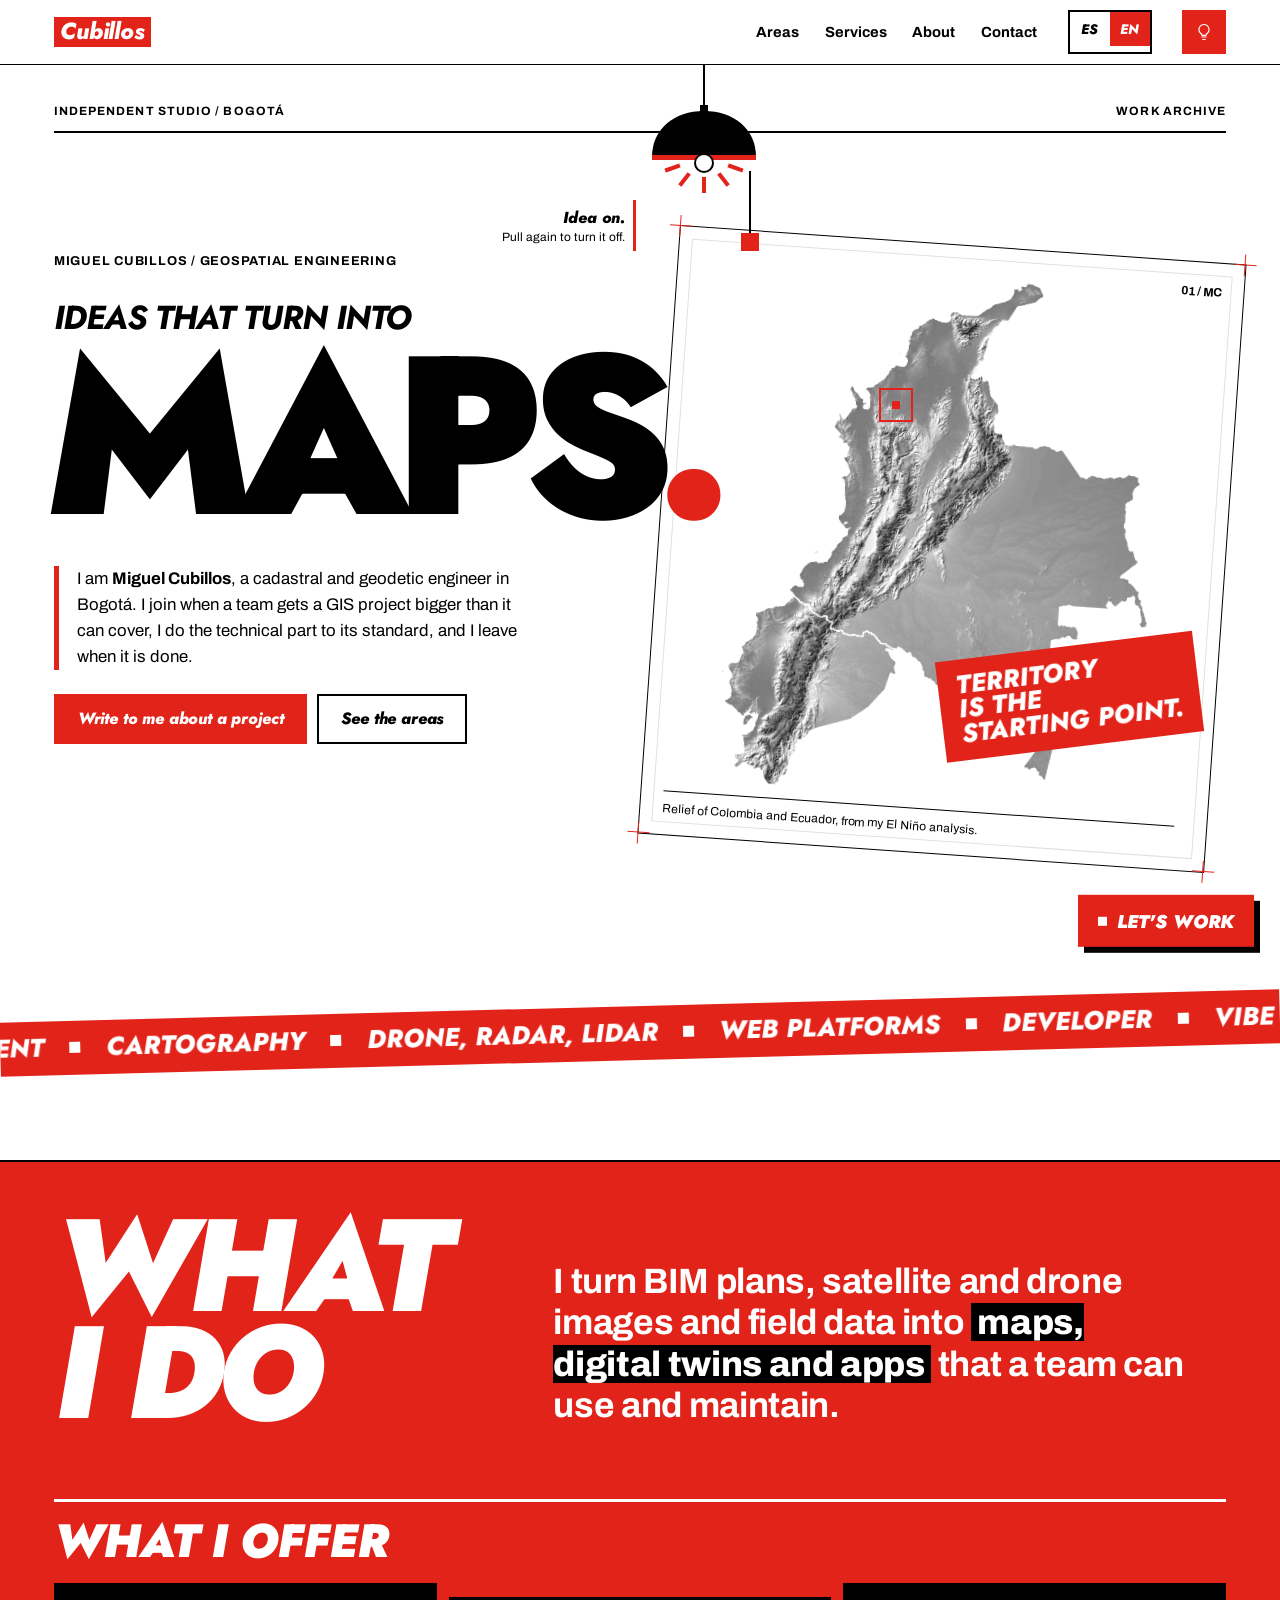
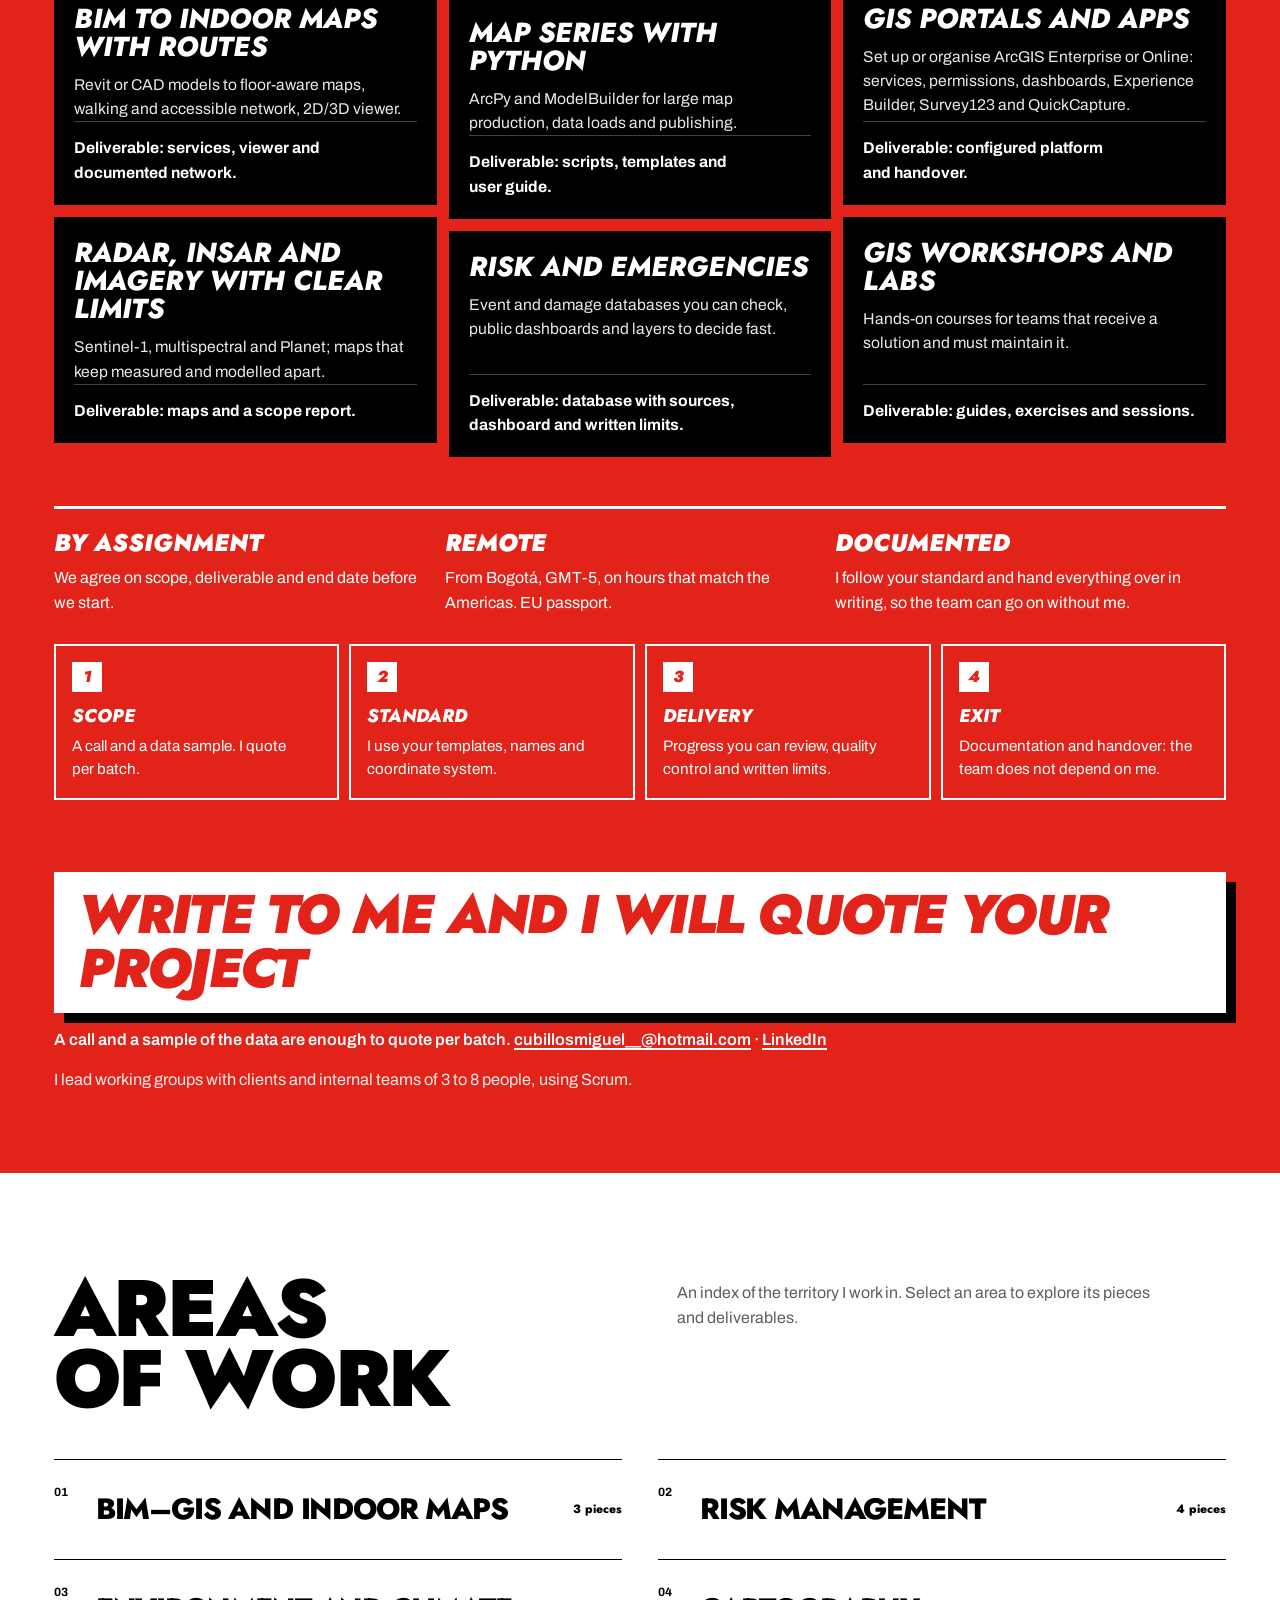
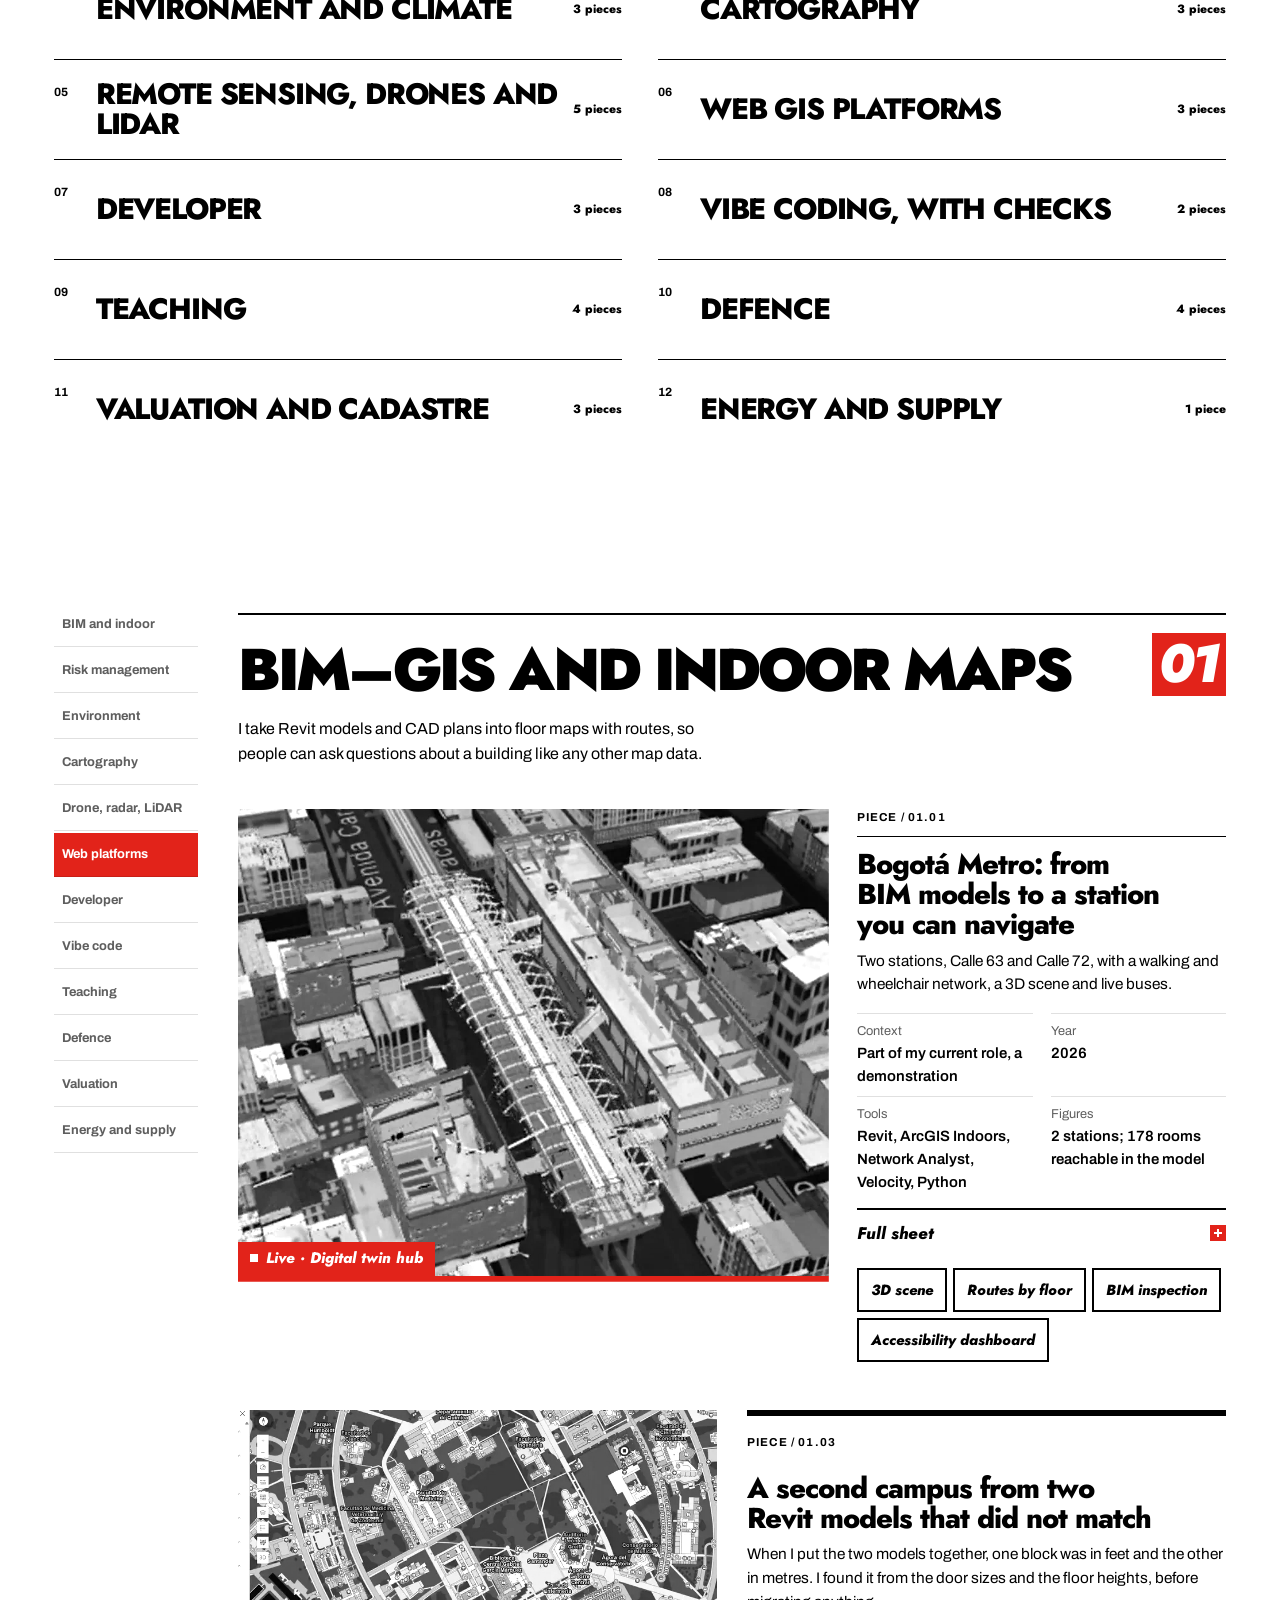
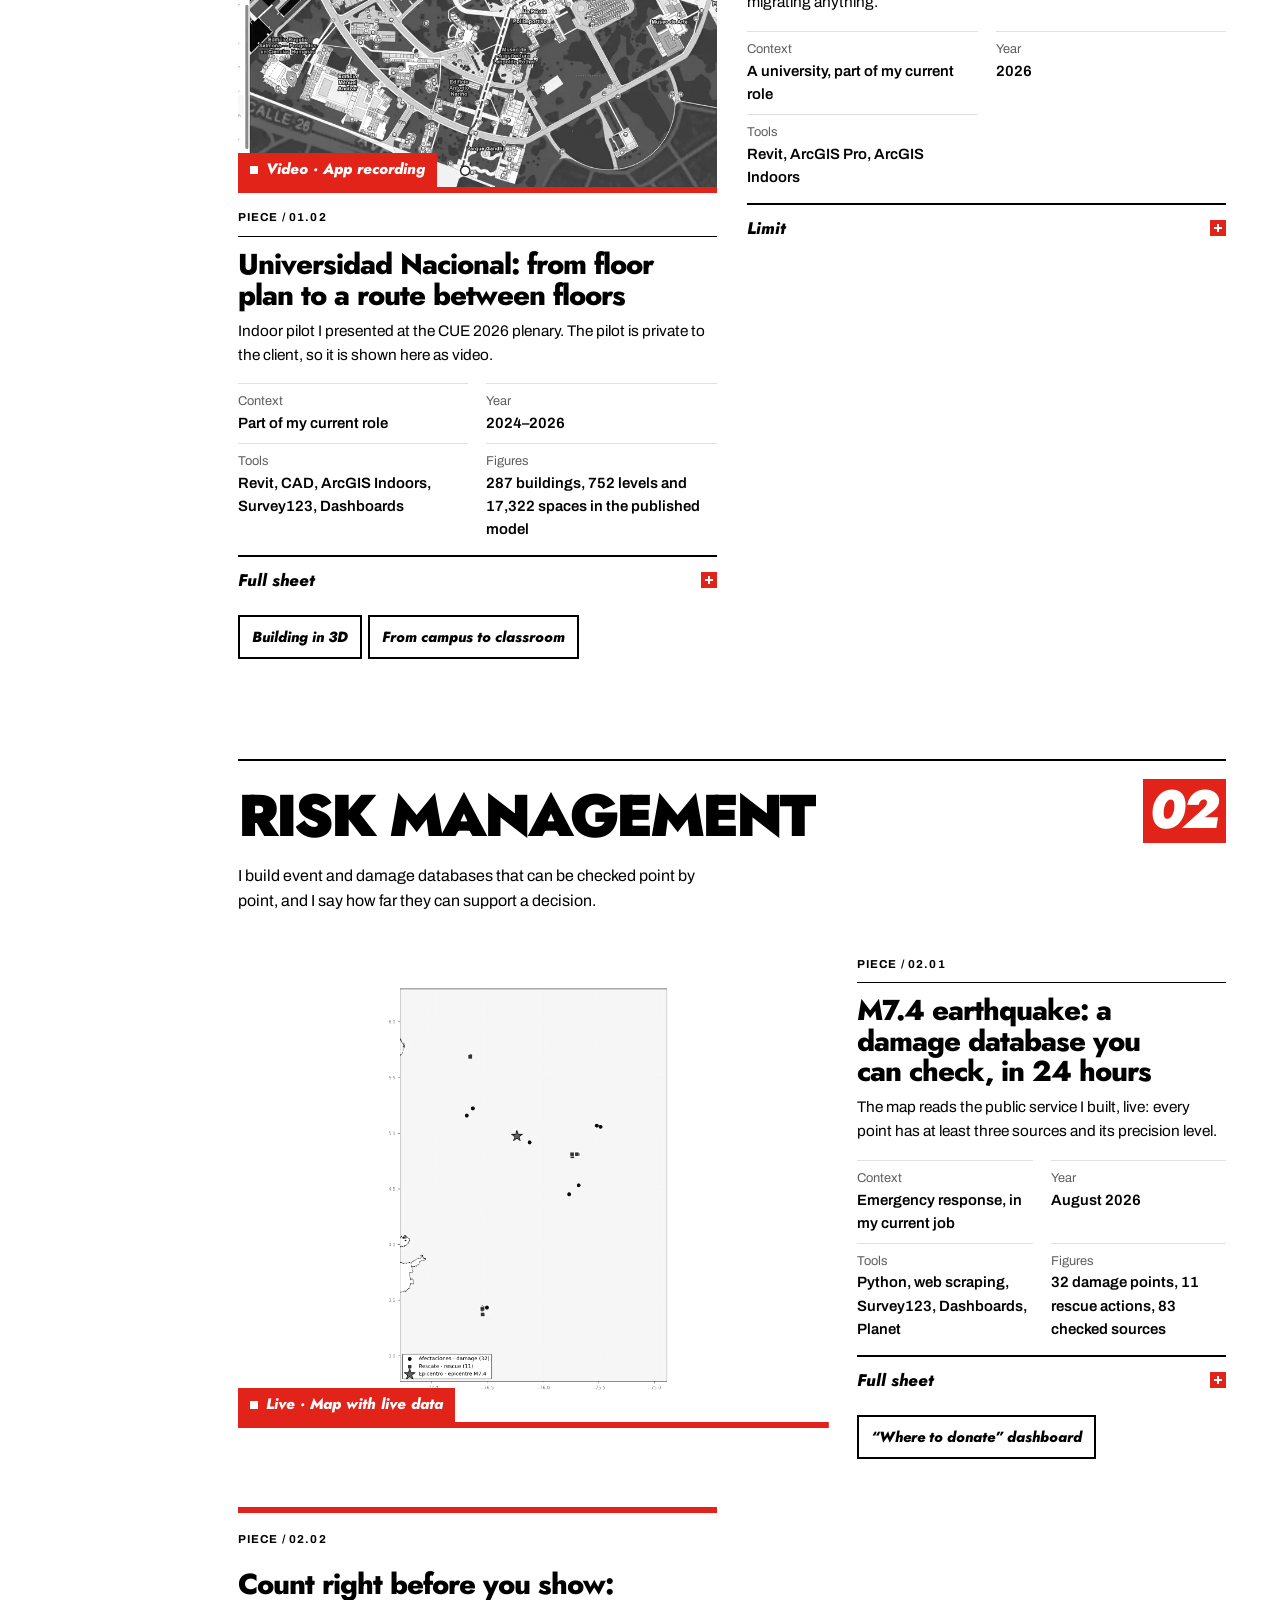
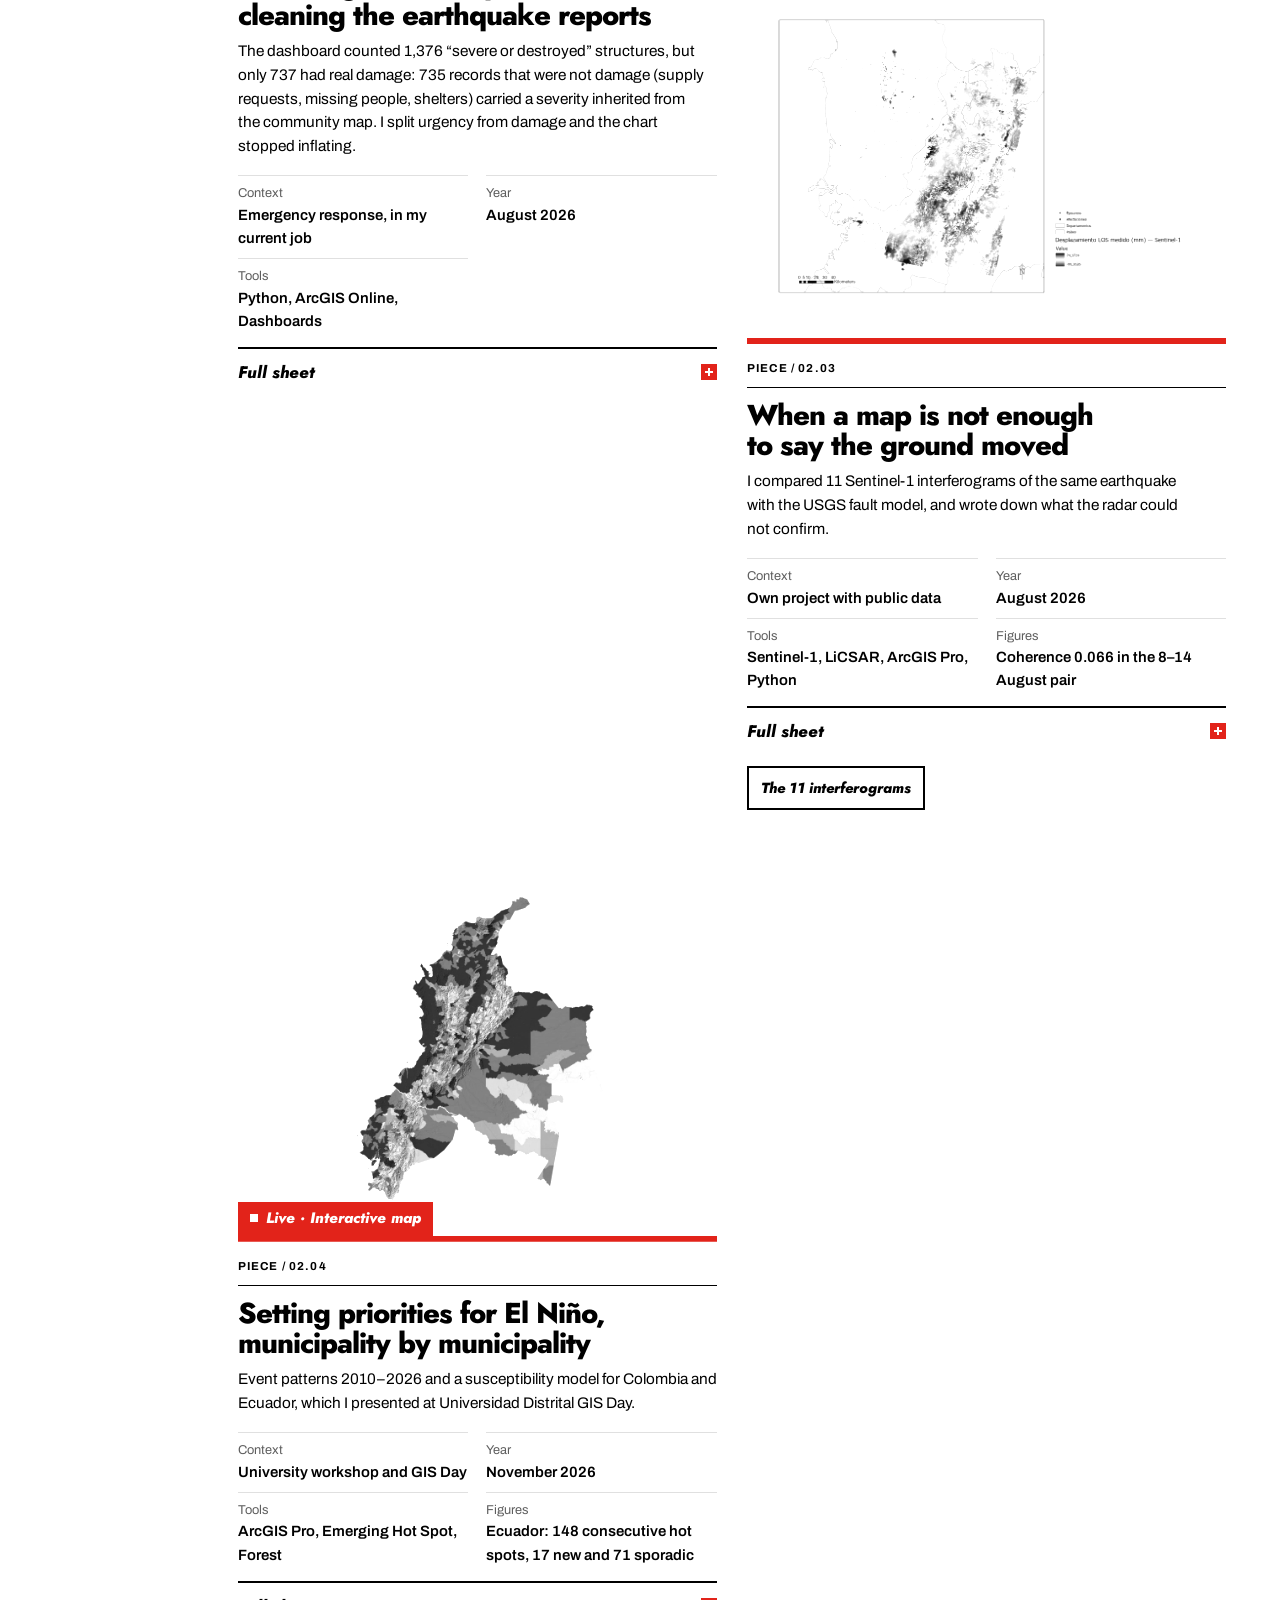
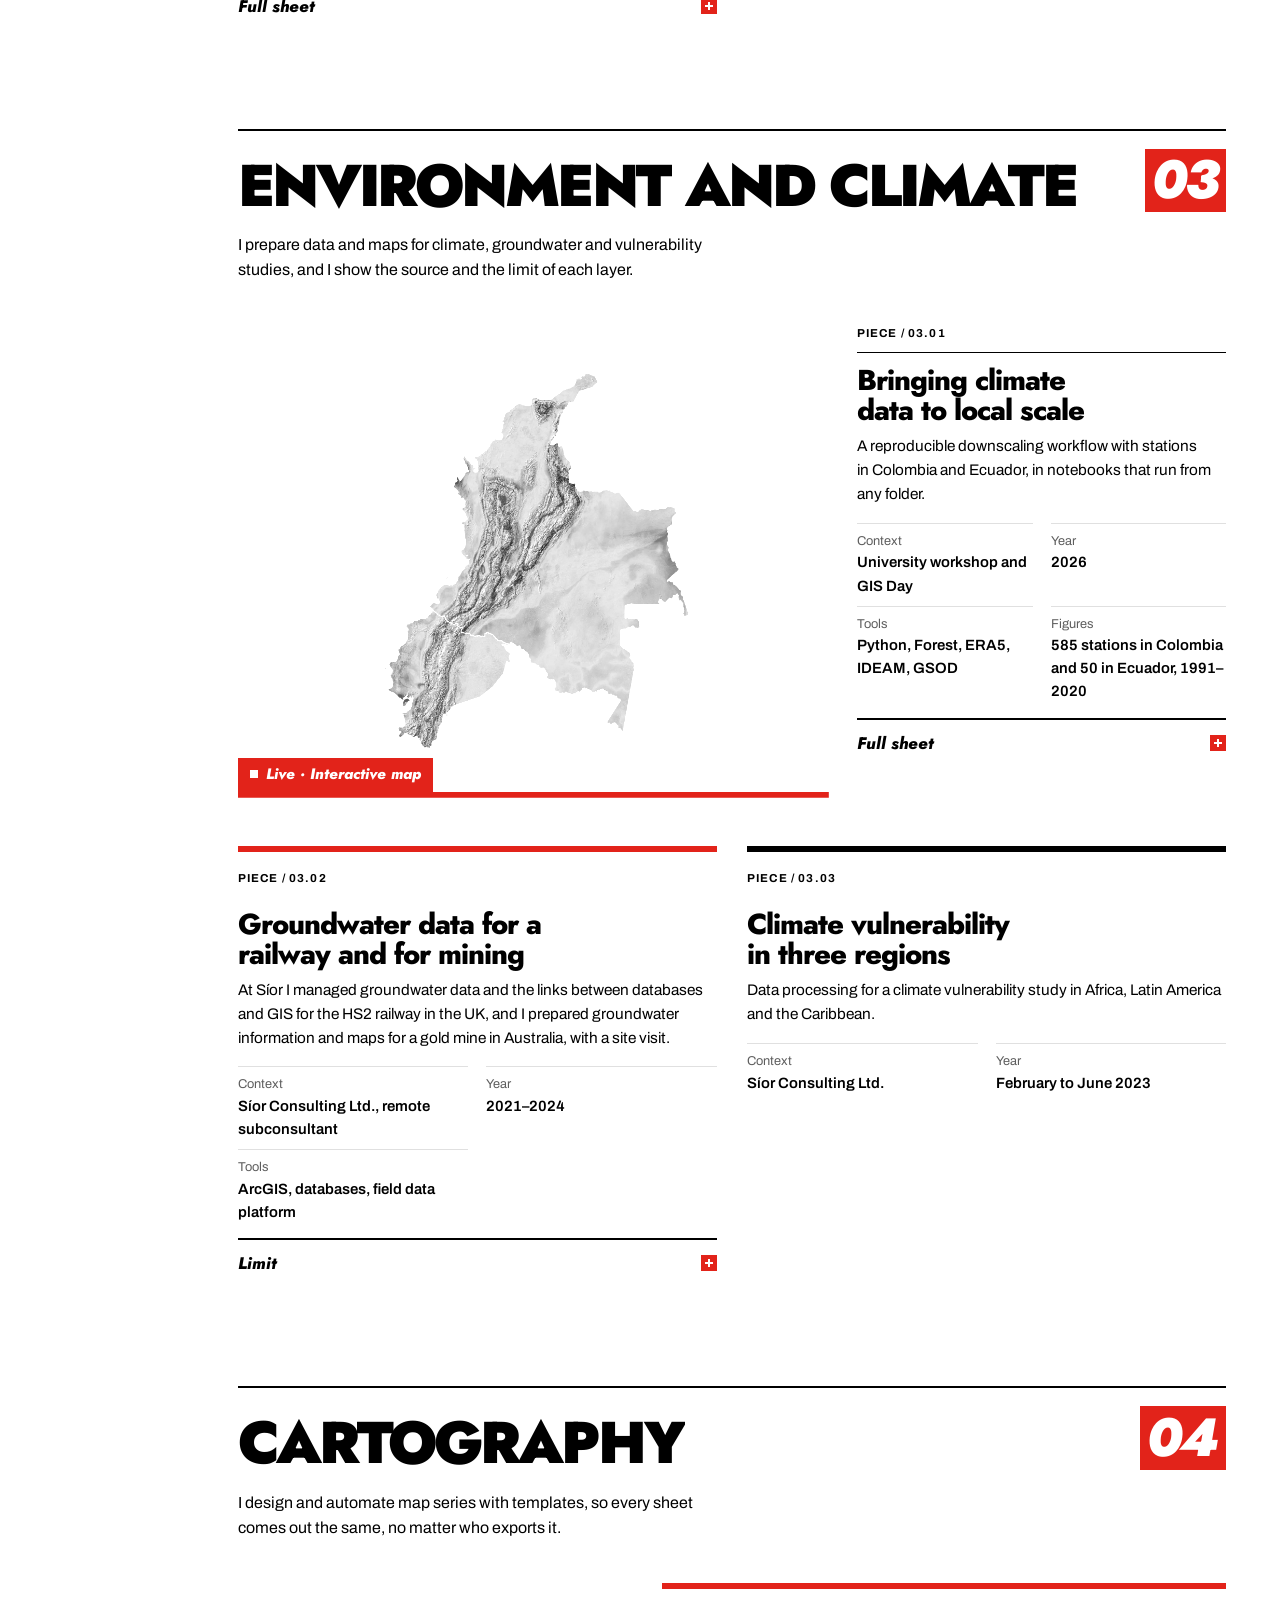
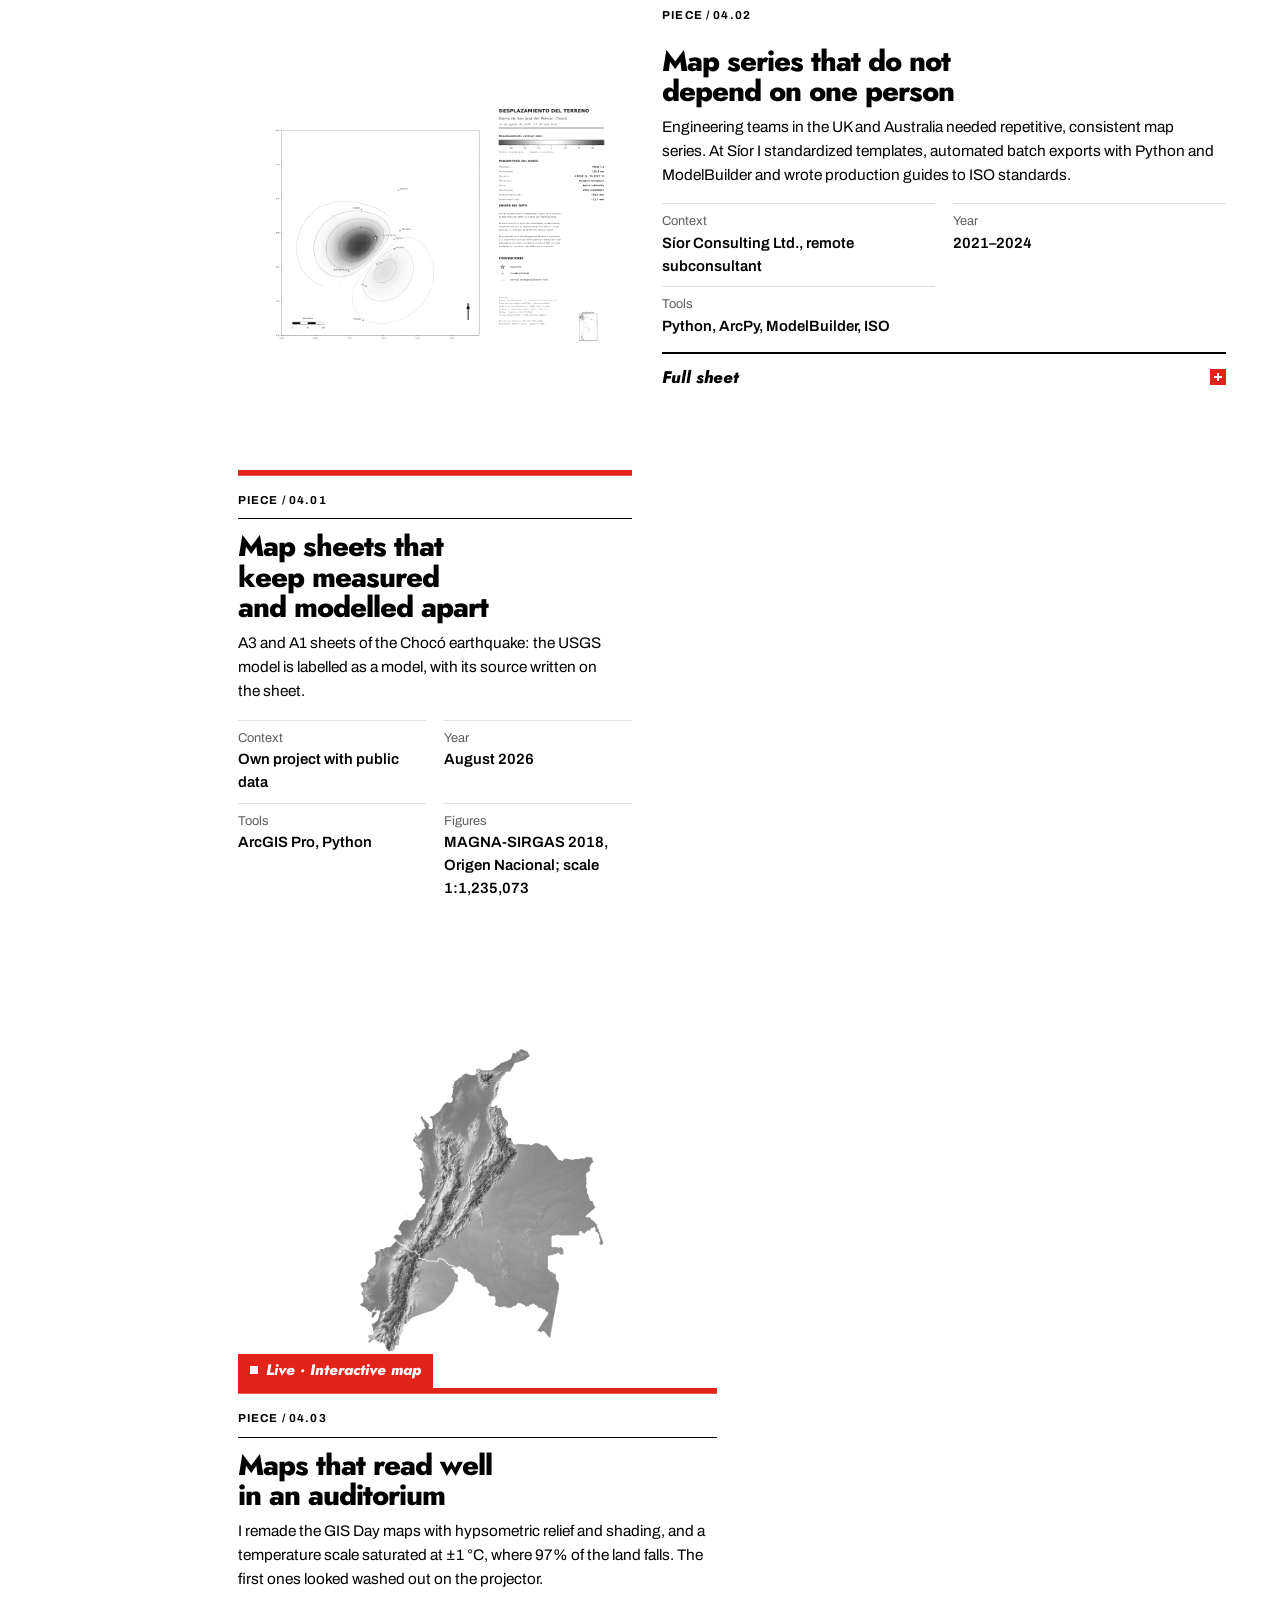
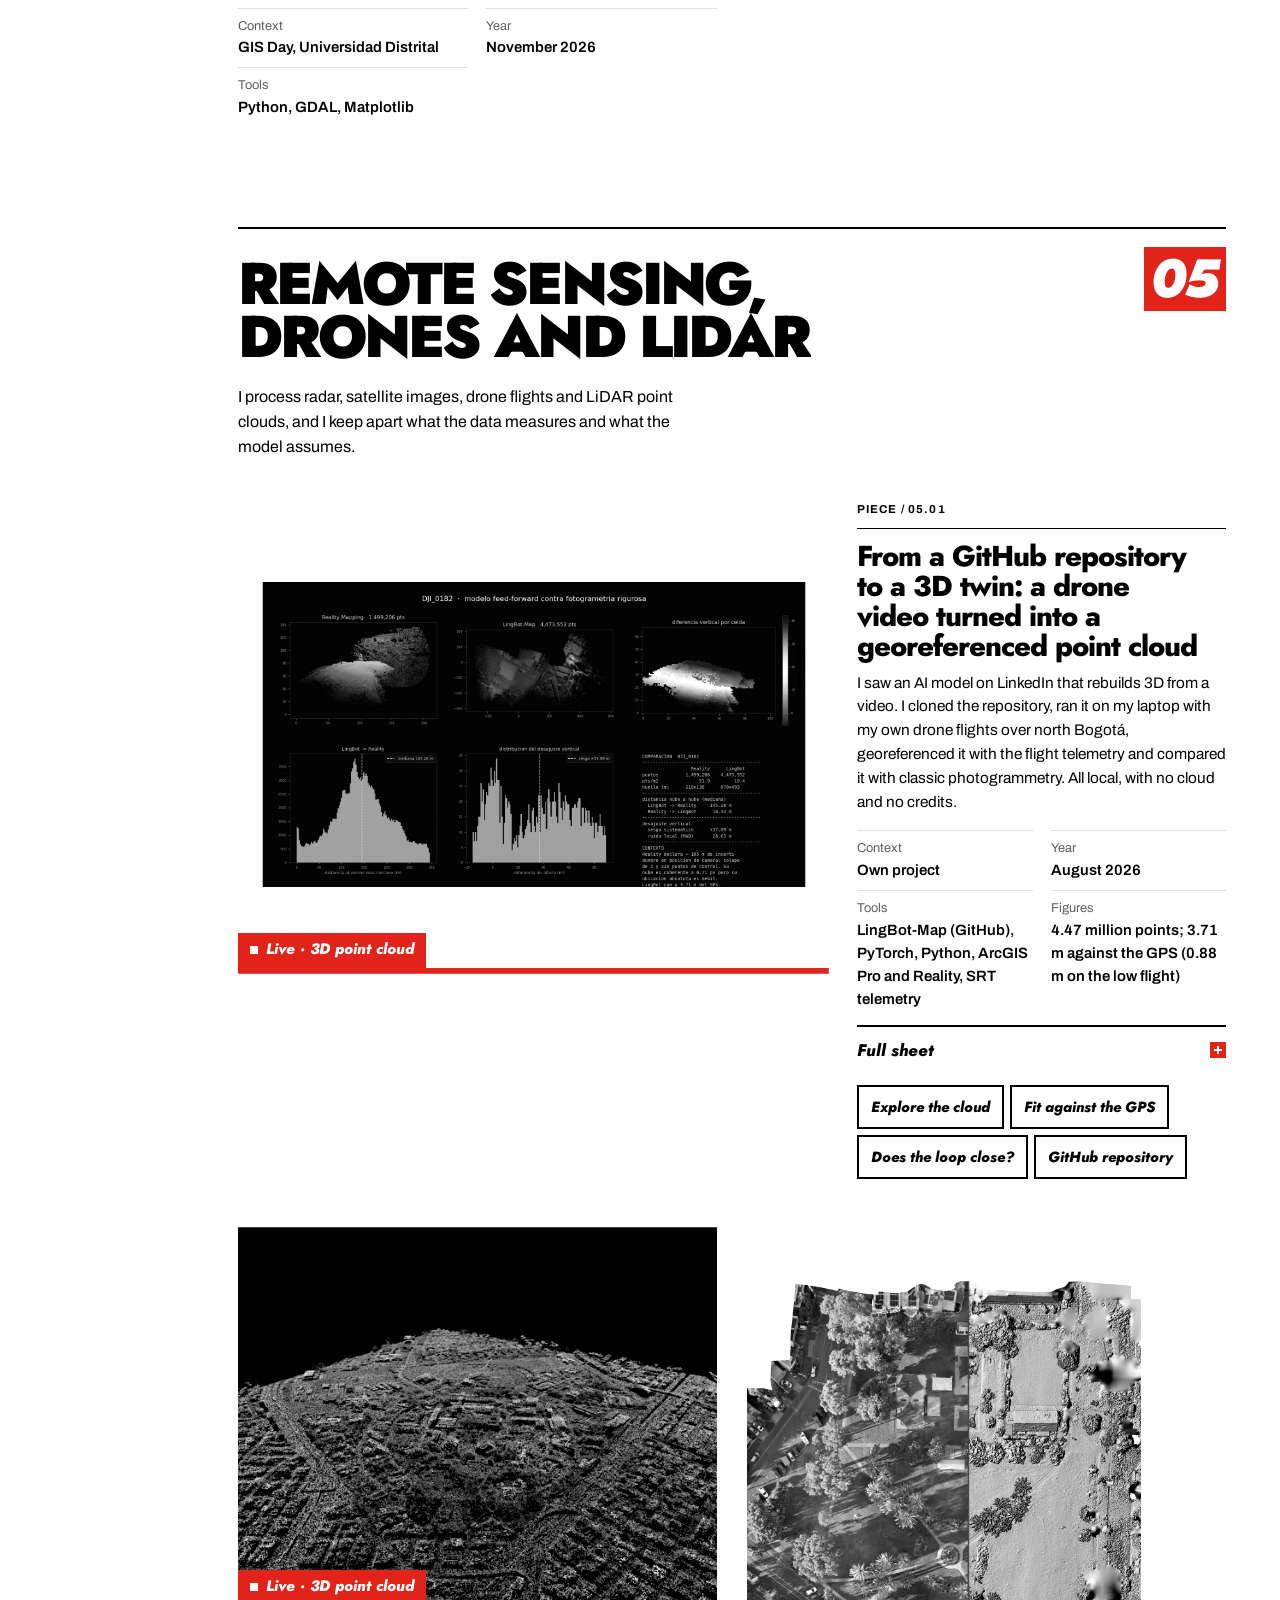
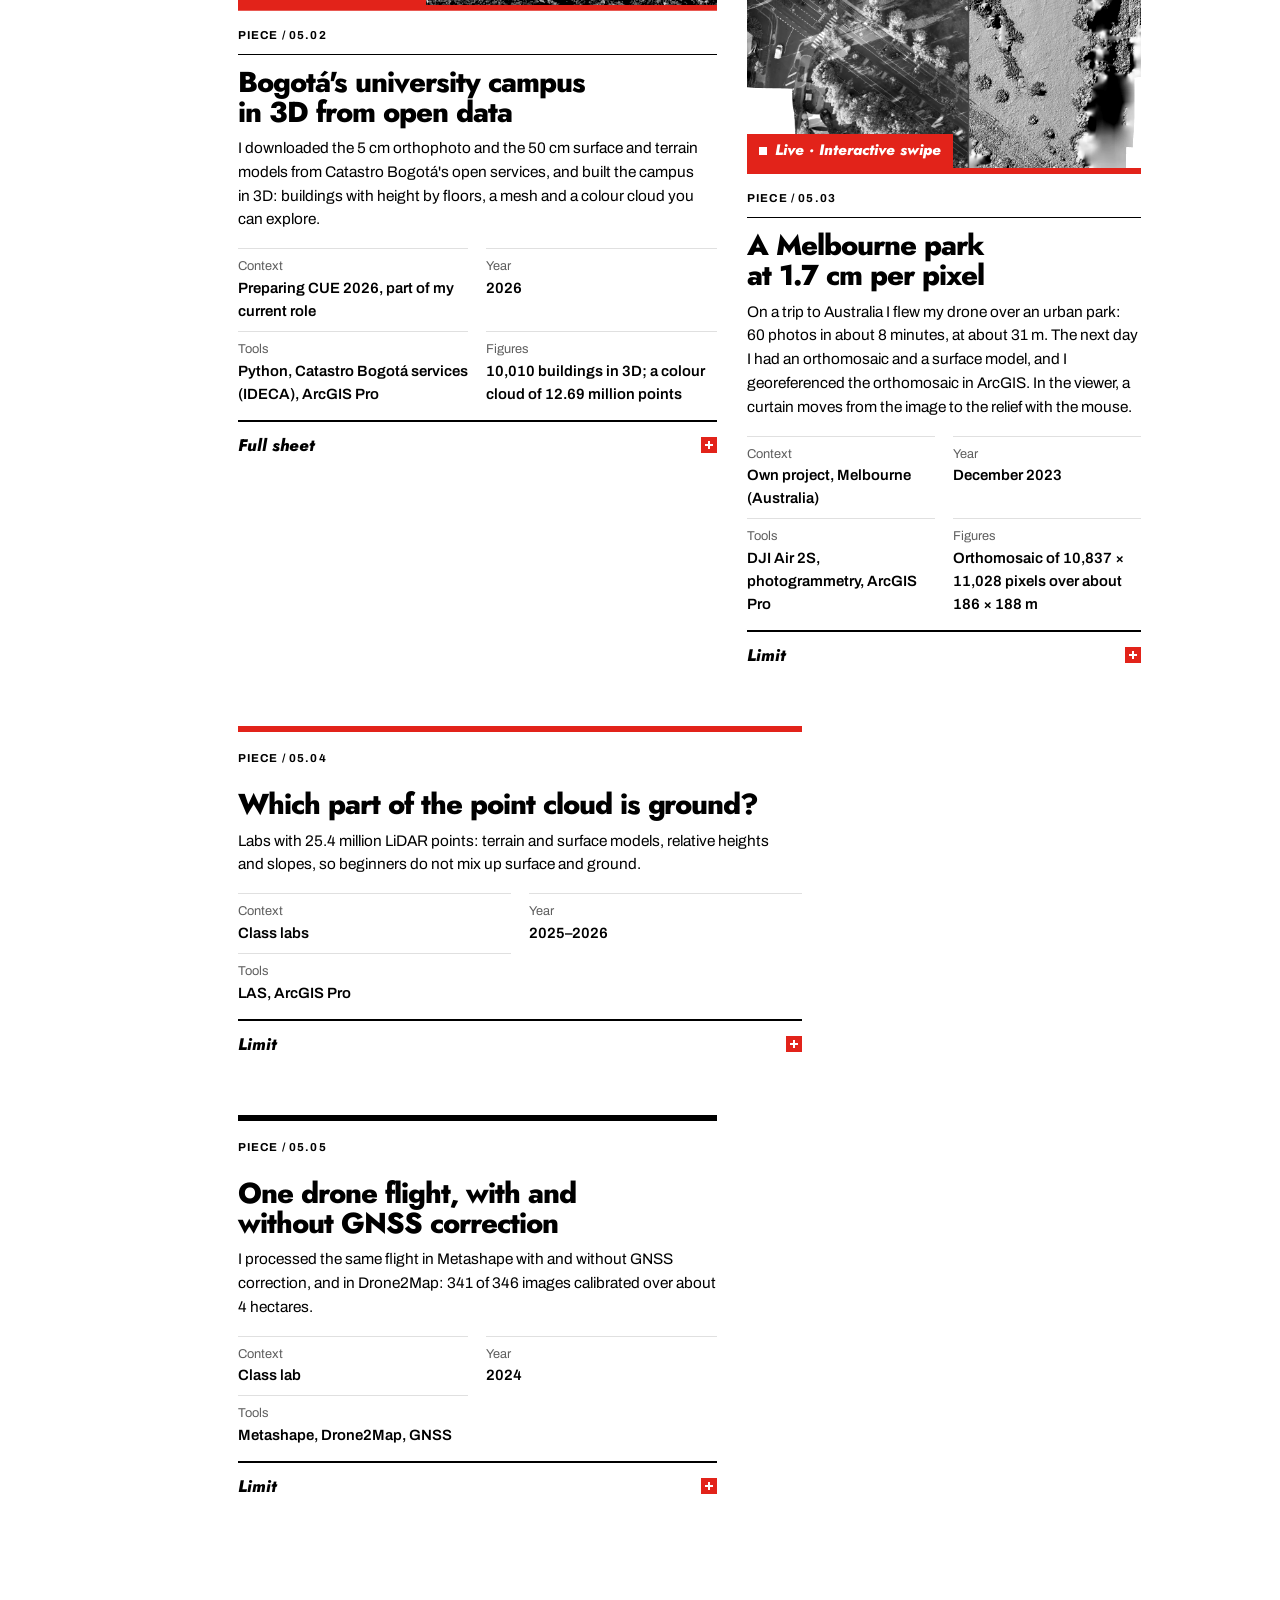
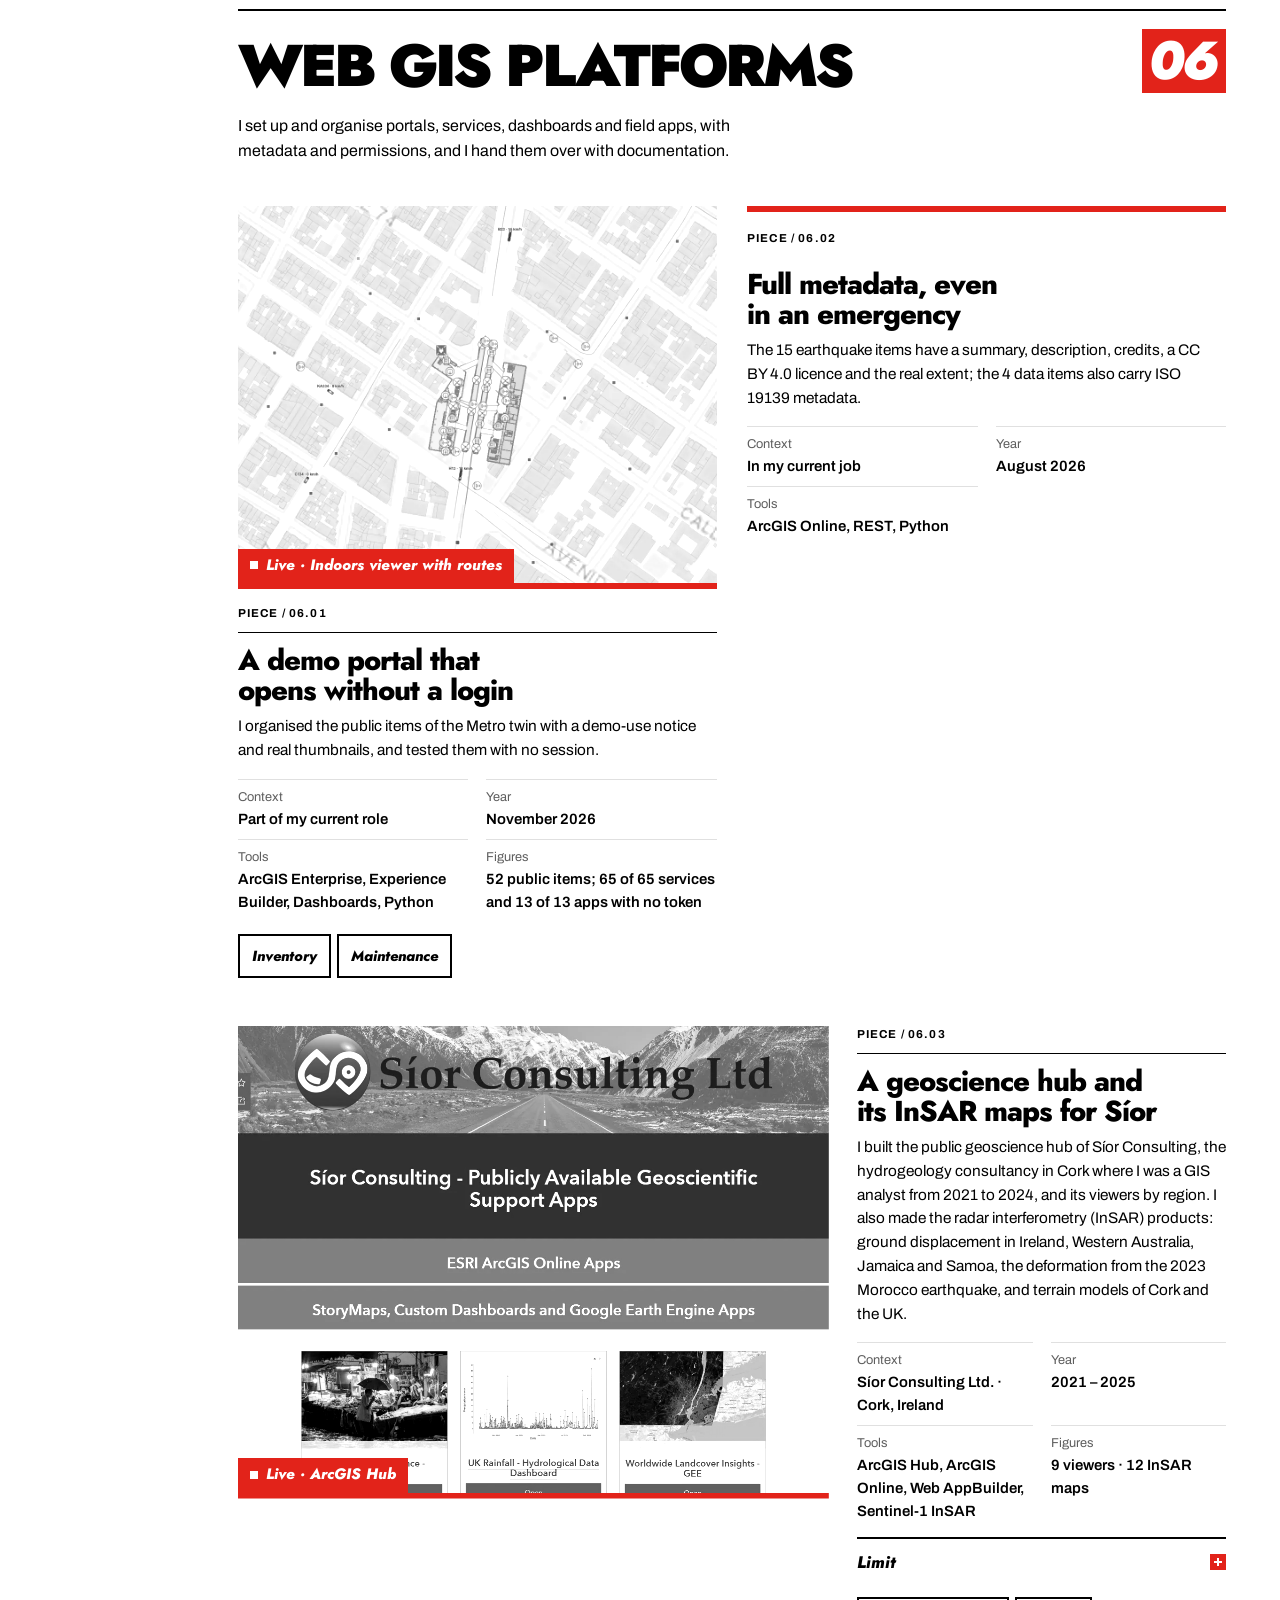
==== commit cd933e94: "Energía y suministro: demo interactiva fábrica → obra, corredor LiDAR e inspecciones Nueva área 12 y" ====
--- a/index.html
+++ b/index.html
@@ -98,12 +98,13 @@
 <li><a href="#vibe" data-peek="assets/img/hero-relieve.webp" data-cursor="Entrar" data-cursor-en="Go in"><span class="nm"><span lang="es">Vibe code con criterio</span><span lang="en">Vibe coding, with checks</span></span><span class="ds"><span lang="es">Agentes de IA que escriben; yo reviso</span><span lang="en">AI agents write the code; I check it</span></span><span class="ct"><span lang="es">2 piezas</span><span lang="en">2 pieces</span></span></a></li>
 <li><a href="#educacion" data-peek="assets/plenaria.webp" data-cursor="Entrar" data-cursor-en="Go in"><span class="nm"><span lang="es">Educación</span><span lang="en">Teaching</span></span><span class="ds"><span lang="es">Que el equipo mantenga lo que recibe</span><span lang="en">So the team can keep what it receives</span></span><span class="ct"><span lang="es">4 piezas</span><span lang="en">4 pieces</span></span></a></li>
 <li><a href="#defensa" data-peek="assets/img/insar-comparacion.webp" data-cursor="Entrar" data-cursor-en="Go in"><span class="nm"><span lang="es">Defensa</span><span lang="en">Defence</span></span><span class="ds"><span lang="es">SIG para formación en el sector defensa</span><span lang="en">GIS for training in the defence sector</span></span><span class="ct"><span lang="es">4 piezas</span><span lang="en">4 pieces</span></span></a></li>
-<li><a href="#avaluos" data-peek="assets/img/campus-mapa.webp" data-cursor="Entrar" data-cursor-en="Go in"><span class="nm"><span lang="es">Avalúos y catastro</span><span lang="en">Valuation and cadastre</span></span><span class="ds"><span lang="es">De donde vengo: datos prediales que cuadran</span><span lang="en">Where I come from: parcel data that matches</span></span><span class="ct"><span lang="es">3 piezas</span><span lang="en">3 pieces</span></span></a></li></ol>
+<li><a href="#avaluos" data-peek="assets/img/campus-mapa.webp" data-cursor="Entrar" data-cursor-en="Go in"><span class="nm"><span lang="es">Avalúos y catastro</span><span lang="en">Valuation and cadastre</span></span><span class="ds"><span lang="es">De donde vengo: datos prediales que cuadran</span><span lang="en">Where I come from: parcel data that matches</span></span><span class="ct"><span lang="es">3 piezas</span><span lang="en">3 pieces</span></span></a></li>
+<li><a href="#energia" data-peek="assets/img/energia-corredor.webp" data-cursor="Entrar" data-cursor-en="Go in"><span class="nm"><span lang="es">Energía y suministro</span><span lang="en">Energy and supply</span></span><span class="ds"><span lang="es">De la fábrica a la torre, en un mapa</span><span lang="en">From the factory to the tower, on one map</span></span><span class="ct"><span lang="es">1 pieza</span><span lang="en">1 piece</span></span></a></li></ol>
 </section>
 <figure class="peek" aria-hidden="true"><img alt="" src="[data-uri]"></figure>
 
 <div class="areas-wrap wrap">
- <nav class="areas-nav" aria-label="Áreas" data-label-en="Areas"><a href="#bim"><span lang="es">BIM e interiores</span><span lang="en">BIM and indoor</span></a><a href="#riesgo"><span lang="es">Gestión del riesgo</span><span lang="en">Risk management</span></a><a href="#ambiente"><span lang="es">Ambiente y clima</span><span lang="en">Environment</span></a><a href="#cartografia"><span lang="es">Cartografía</span><span lang="en">Cartography</span></a><a href="#sensores"><span lang="es">Dron, radar y LiDAR</span><span lang="en">Drone, radar, LiDAR</span></a><a href="#plataformas"><span lang="es">Plataformas web</span><span lang="en">Web platforms</span></a><a href="#developer"><span>Developer</span></a><a href="#vibe"><span>Vibe code</span></a><a href="#educacion"><span lang="es">Educación</span><span lang="en">Teaching</span></a><a href="#defensa"><span lang="es">Defensa</span><span lang="en">Defence</span></a><a href="#avaluos"><span lang="es">Avalúos y catastro</span><span lang="en">Valuation</span></a></nav>
+ <nav class="areas-nav" aria-label="Áreas" data-label-en="Areas"><a href="#bim"><span lang="es">BIM e interiores</span><span lang="en">BIM and indoor</span></a><a href="#riesgo"><span lang="es">Gestión del riesgo</span><span lang="en">Risk management</span></a><a href="#ambiente"><span lang="es">Ambiente y clima</span><span lang="en">Environment</span></a><a href="#cartografia"><span lang="es">Cartografía</span><span lang="en">Cartography</span></a><a href="#sensores"><span lang="es">Dron, radar y LiDAR</span><span lang="en">Drone, radar, LiDAR</span></a><a href="#plataformas"><span lang="es">Plataformas web</span><span lang="en">Web platforms</span></a><a href="#developer"><span>Developer</span></a><a href="#vibe"><span>Vibe code</span></a><a href="#educacion"><span lang="es">Educación</span><span lang="en">Teaching</span></a><a href="#defensa"><span lang="es">Defensa</span><span lang="en">Defence</span></a><a href="#avaluos"><span lang="es">Avalúos y catastro</span><span lang="en">Valuation</span></a><a href="#energia"><span lang="es">Energía y suministro</span><span lang="en">Energy and supply</span></a></nav>
  <div class="areas-body">
 <section class="area" id="bim" aria-labelledby="h-bim">
 <header class="area-head"><span class="area-folio" aria-hidden="true">01</span><h2 id="h-bim" data-split><span lang="es">BIM–SIG e interiores</span><span lang="en">BIM–GIS and indoor maps</span></h2><p><span lang="es">Llevo modelos Revit y planos CAD a mapas por piso con rutas, para que un edificio se pueda consultar como cualquier dato geográfico.</span><span lang="en">I take Revit models and CAD plans into floor maps with routes, so people can ask questions about a building like any other map data.</span></p></header>
@@ -164,6 +165,9 @@
 <div class="pieces"><article class="piece text feature" id="tesis"><div class="info"><p class="piece-id"><span lang="es">Pieza</span><span lang="en">Piece</span> / 11.01</p><h3><span lang="es">Trabajo de grado: un sistema de evaluación automatizado para certificar avaluadores</span><span lang="en">Degree project: an automated assessment system to certify appraisers</span></h3><p class="sum"><span lang="es">Mi trabajo de grado de Ingeniería Catastral y Geodesia, en modalidad de pasantía en el Registro Nacional de Avaluadores, con Gerardo Andrés Patiño Montoya y la dirección de Edwin Robert Pérez Carvajal. El examen de certificación se calificaba a mano y lo llevamos a Moodle con calificación automática.</span><span lang="en">My degree project in Cadastral and Geodetic Engineering, done as an internship at the Registro Nacional de Avaluadores, with Gerardo Andrés Patiño Montoya and supervised by Edwin Robert Pérez Carvajal. The certification exam was scored by hand, and we moved it to Moodle with automated scoring.</span></p><dl class="spec"><div><dt><span lang="es">Contexto</span><span lang="en">Context</span></dt><dd><span>Universidad Distrital Francisco José de Caldas</span></dd></div><div><dt><span lang="es">Año</span><span lang="en">Year</span></dt><dd><span>2020–2021</span></dd></div><div><dt><span lang="es">Herramientas</span><span lang="en">Tools</span></dt><dd><span lang="es">Moodle, servidor web, ISO 17024</span><span lang="en">Moodle, web server, ISO 17024</span></dd></div><div><dt><span lang="es">Cifras</span><span lang="en">Figures</span></dt><dd><span lang="es">70 % menos tiempo de evaluación y entrega de resultados</span><span lang="en">70% less time to assess and deliver results</span></dd></div></dl><details class="ficha"><summary><span lang="es">Ficha completa</span><span lang="en">Full sheet</span><i aria-hidden="true"></i></summary><dl class="car"><div class="des"><dt><span lang="es">Desafío</span><span lang="en">Challenge</span></dt><dd><span lang="es">Diseñar e implementar un sistema de evaluación automatizado para la certificación nacional e internacional de avaluadores.</span><span lang="en">Design and implement an automated assessment system for the national and international certification of appraisers.</span></dd></div><div class="mia"><dt><span lang="es">Mi parte</span><span lang="en">My part</span></dt><dd><span lang="es">Tres fases: conectar la plataforma a un servidor web para presentar el examen desde cualquier lugar; armar cursos, categorías y exámenes según la norma ISO 17024 de certificación de personas; y correr pruebas piloto en avalúos urbanos y rurales. Después ajustamos la plataforma con la dirección y dimos tres meses de soporte técnico.</span><span lang="en">Three phases: connect the platform to a web server so the exam could be taken from anywhere; build the courses, categories and exams following ISO 17024 for the certification of persons; and run pilot tests in urban and rural valuation. Then we adjusted the platform with the management and gave three months of technical support.</span></dd></div><div class="res"><dt><span lang="es">Resultado</span><span lang="en">Result</span></dt><dd><span lang="es">70 % menos tiempo de evaluación y entrega de resultados.</span><span lang="en">70% less time to assess and deliver results.</span></dd></div></dl></details><p class="more"><a href="https://repository.udistrital.edu.co/items/4fee34a4-6b49-4b79-8fe8-2d7d68c5f8f1" target="_blank" rel="noopener"><span lang="es">Leer el trabajo de grado</span><span lang="en">Read the degree project</span></a></p></div></article>
 <article class="piece text" id="lonja"><div class="info"><p class="piece-id"><span lang="es">Pieza</span><span lang="en">Piece</span> / 11.02</p><h3><span lang="es">Informes de avalúo para restitución de tierras y crédito</span><span lang="en">Valuation reports for land restitution and credit</span></h3><p class="sum"><span lang="es">Como analista avaluador preparé informes para restitución de tierras y para viabilidad hipotecaria.</span><span lang="en">As a valuation analyst I prepared reports for land restitution and for mortgage feasibility.</span></p><dl class="spec"><div><dt><span lang="es">Contexto</span><span lang="en">Context</span></dt><dd><span>Corporación Lonja Nacional de Propiedad Raíz</span></dd></div><div><dt><span lang="es">Año</span><span lang="en">Year</span></dt><dd><span lang="es">Junio a octubre de 2021</span><span lang="en">June to October 2021</span></dd></div></dl><details class="ficha"><summary><span lang="es">Límite</span><span lang="en">Limit</span><i aria-hidden="true"></i></summary><dl class="car"><div class="limit"><dt><span lang="es">Límite</span><span lang="en">Limit</span></dt><dd><span lang="es">Las decisiones de restitución y de crédito no eran mías; mi parte fue el informe.</span><span lang="en">The restitution and credit decisions were not mine; my part was the report.</span></dd></div></dl></details></div></article>
 <article class="piece text" id="predial"><div class="info"><p class="piece-id"><span lang="es">Pieza</span><span lang="en">Piece</span> / 11.03</p><h3><span lang="es">Reconocimiento predial en campo y oficina</span><span lang="en">Parcel surveys in the field and the office</span></h3><p class="sum"><span lang="es">Trabajo de campo y depuración en oficina, bases de datos para avalúos y zonas homogéneas físicas y geoeconómicas.</span><span lang="en">Field work and office clean-up, valuation databases, and physical and geo-economic homogeneous zones.</span></p><dl class="spec"><div><dt><span lang="es">Contexto</span><span lang="en">Context</span></dt><dd><span lang="es">Independiente, Bogotá</span><span lang="en">Independent, Bogotá</span></dd></div><div><dt><span lang="es">Año</span><span lang="en">Year</span></dt><dd><span>2018–2020</span></dd></div></dl></div></article></div></section>
+<section class="area" id="energia" aria-labelledby="h-energia">
+<header class="area-head"><span class="area-folio" aria-hidden="true">12</span><h2 id="h-energia" data-split><span lang="es">Energía y suministro</span><span lang="en">Energy and supply</span></h2><p><span lang="es">Para proyectos de energía e infraestructura: sigo los paquetes de compra de la fábrica a la obra, inventarío el corredor con LiDAR y conecto cada inspección de campo con su activo en el mapa.</span><span lang="en">For energy and infrastructure projects: I track purchase packages from the factory to the site, inventory the corridor with LiDAR and link every field inspection to its asset on the map.</span></p></header>
+<div class="pieces"><article class="piece wide" id="energia-demo"><div class="frame reveal-img contain" data-tilt><a class="live media" href="vivo/energia.html" data-kind="Demo interactiva" data-kind-en="Interactive demo" data-title="De la fábrica a la torre, en un mapa" data-title-en="From the factory to the tower, on one map" target="_blank" rel="noopener" data-cursor="Abrir" data-cursor-en="Open"><img loading="lazy" decoding="async" src="assets/img/energia-corredor.webp" width="1600" height="900" alt="Nube LiDAR de un corredor de 230 kV en 3D: terreno, vegetación, estructuras en naranja y el conductor modelado en azul." data-alt-en="LiDAR point cloud of a 230 kV corridor in 3D: ground, vegetation, structures in orange and the modelled conductor in blue."></a></div><div class="info"><p class="piece-id"><span lang="es">Pieza</span><span lang="en">Piece</span> / 12.01</p><h3><span lang="es">De la fábrica a la torre, en un mapa</span><span lang="en">From the factory to the tower, on one map</span></h3><p class="sum"><span lang="es">Una demo que se puede tocar: un tablero de suministro con fecha de corte y simulación de retrasos, un corredor real de 230 kV procesado desde LiDAR público con flecha y umbral ajustables, y un formulario de inspección que devuelve el dato al mapa.</span><span lang="en">A demo you can play with: a supply board with a cut-off date and delay simulation, a real 230 kV corridor processed from public LiDAR with adjustable sag and clearance, and an inspection form that sends the data back to the map.</span></p><dl class="spec"><div><dt><span lang="es">Contexto</span><span lang="en">Context</span></dt><dd><span lang="es">Proyecto propio, datos públicos</span><span lang="en">Own project, public data</span></dd></div><div><dt><span lang="es">Año</span><span lang="en">Year</span></dt><dd><span lang="es">Noviembre de 2026</span><span lang="en">November 2026</span></dd></div><div><dt><span lang="es">Herramientas</span><span lang="en">Tools</span></dt><dd><span>Python (laspy, scipy, geopandas), Leaflet, XLSForm</span></dd></div><div><dt><span lang="es">Cifras</span><span lang="en">Figures</span></dt><dd><span lang="es">14,8 M de puntos, 5 estructuras detectadas, 4 vanos, 8 paquetes de compra</span><span lang="en">14.8 M points, 5 structures detected, 4 spans, 8 purchase packages</span></dd></div></dl><details class="ficha"><summary><span lang="es">Límite</span><span lang="en">Limit</span><i aria-hidden="true"></i></summary><dl class="car"><div class="limit"><dt><span lang="es">Límite</span><span lang="en">Limit</span></dt><dd><span lang="es">La nube casi no registra los cables, así que el conductor está modelado entre las estructuras detectadas; los umbrales son de ejemplo y no certifican cumplimiento. Los datos de suministro e inspección son ficticios.</span><span lang="en">The cloud barely records the wires, so the conductor is modelled between the detected structures; the thresholds are examples and do not certify compliance. Supply and inspection data are made up.</span></dd></div></dl></details></div></article></div></section>
  </div>
 </div>
 
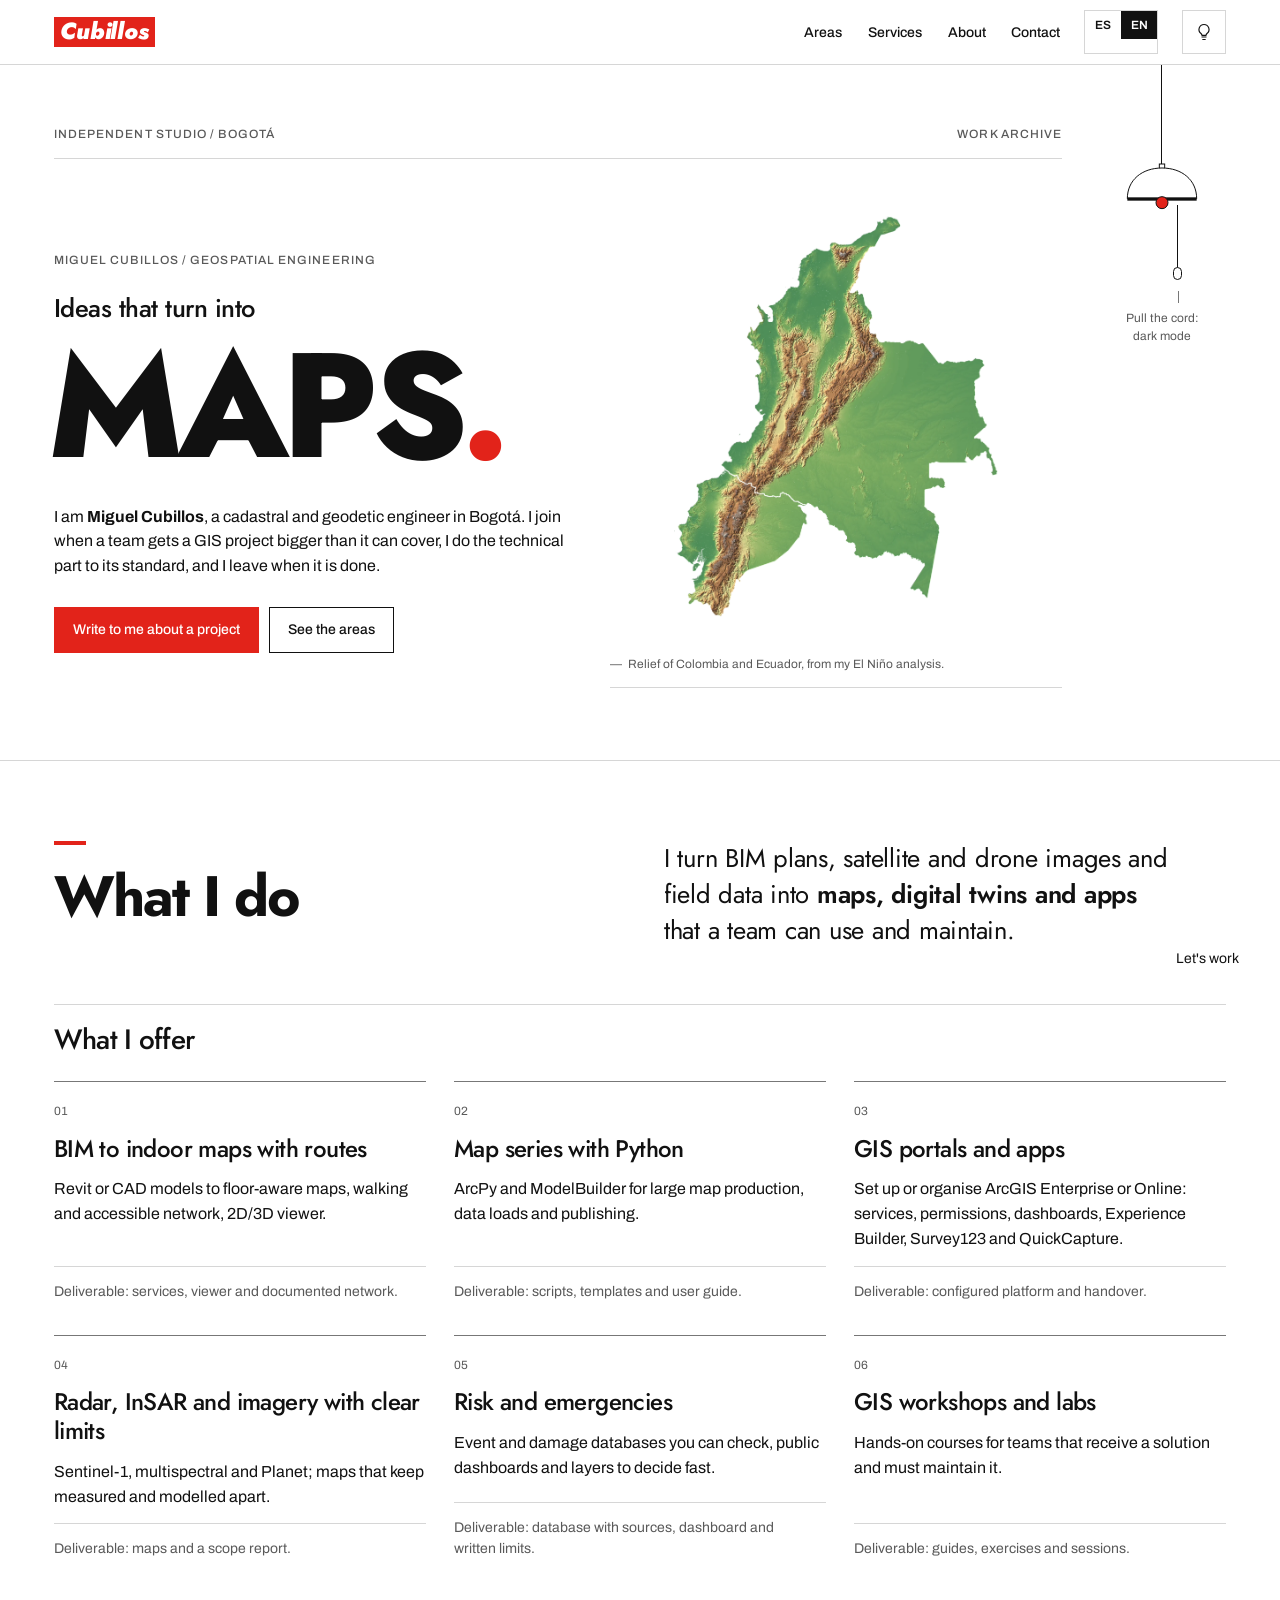
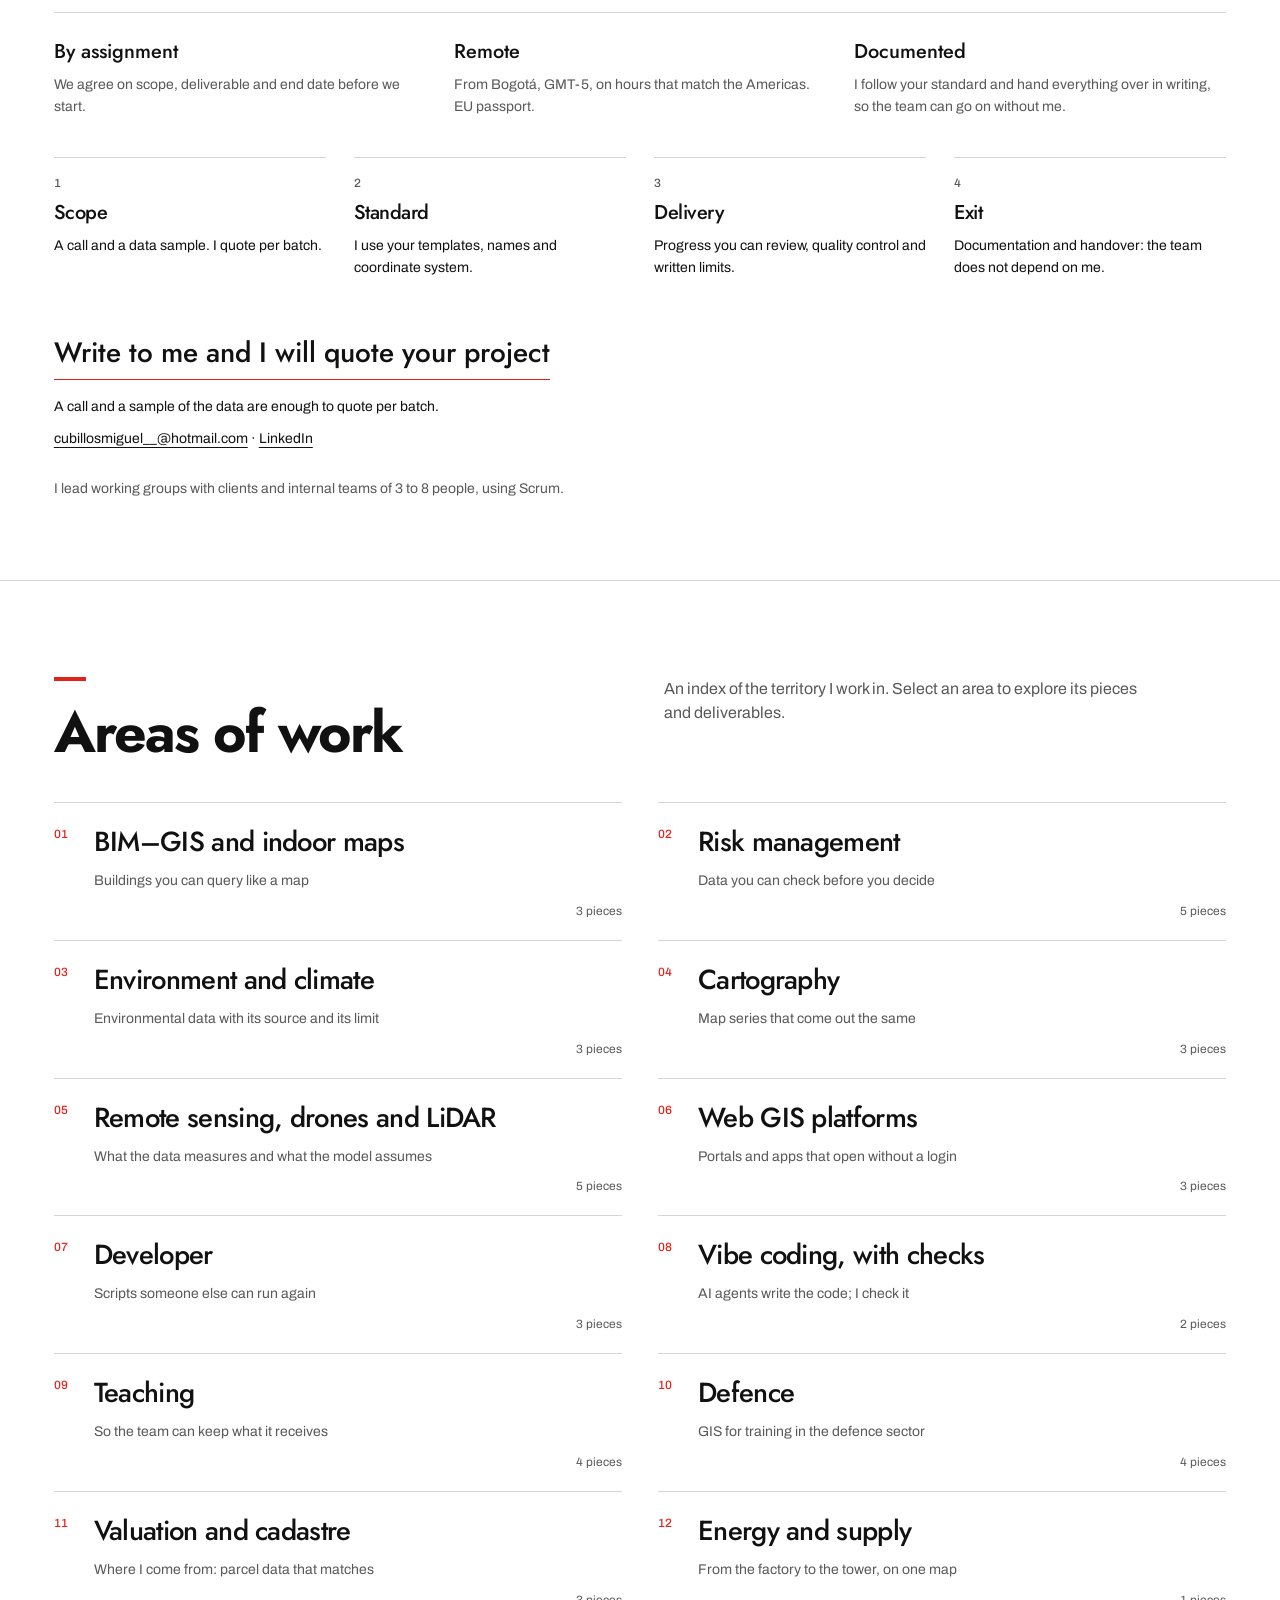
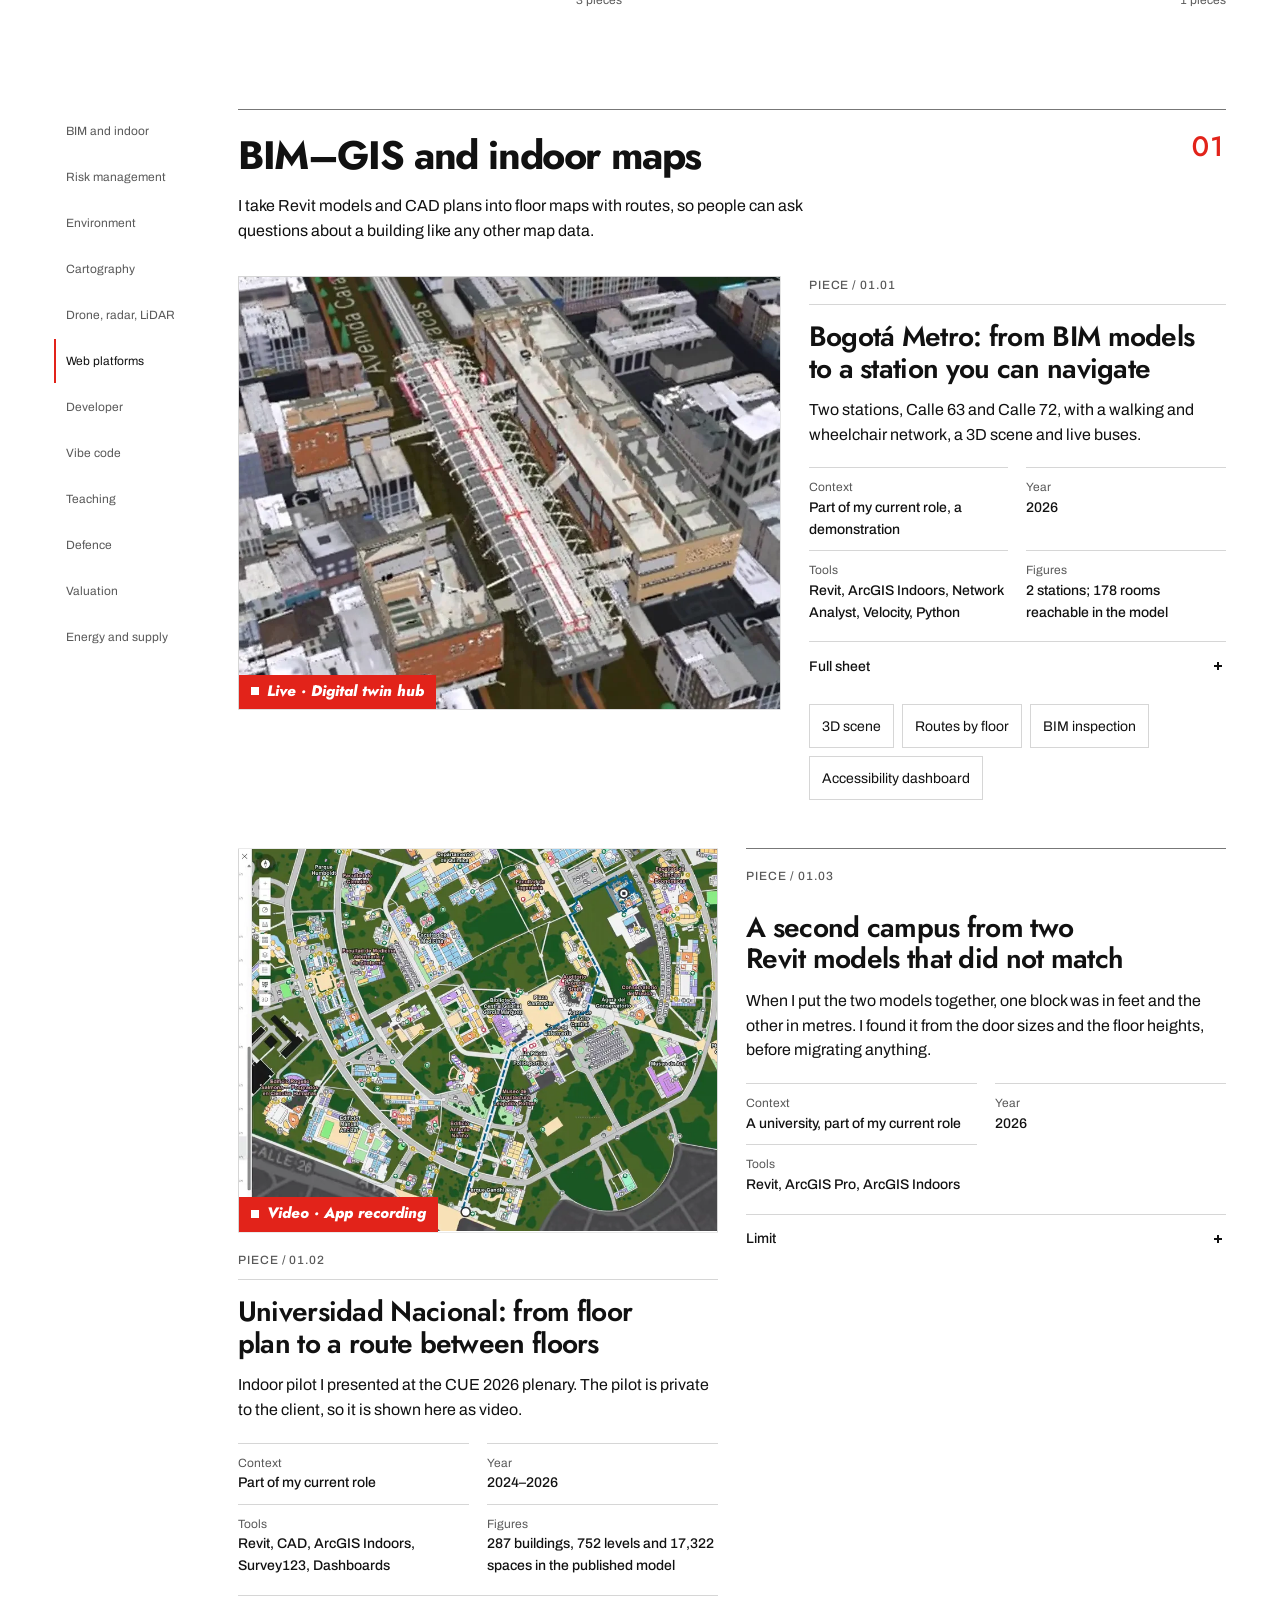
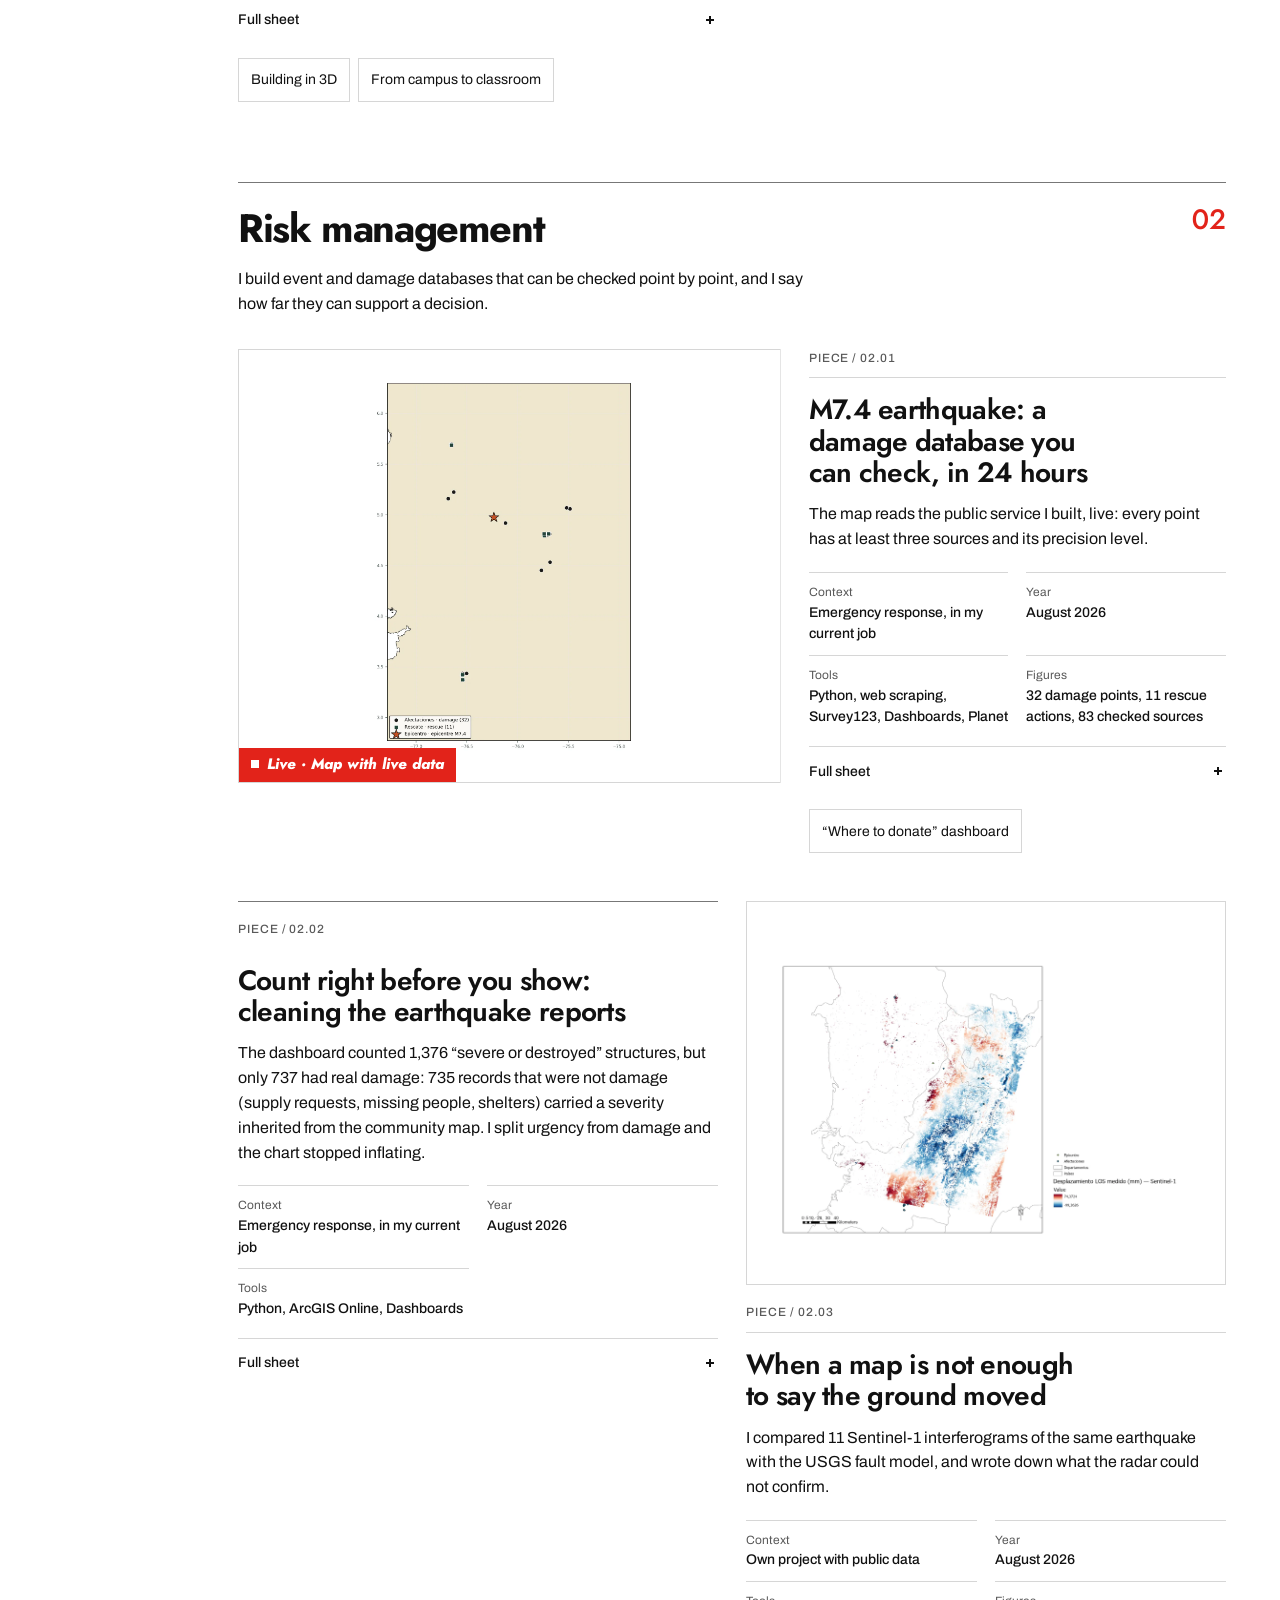
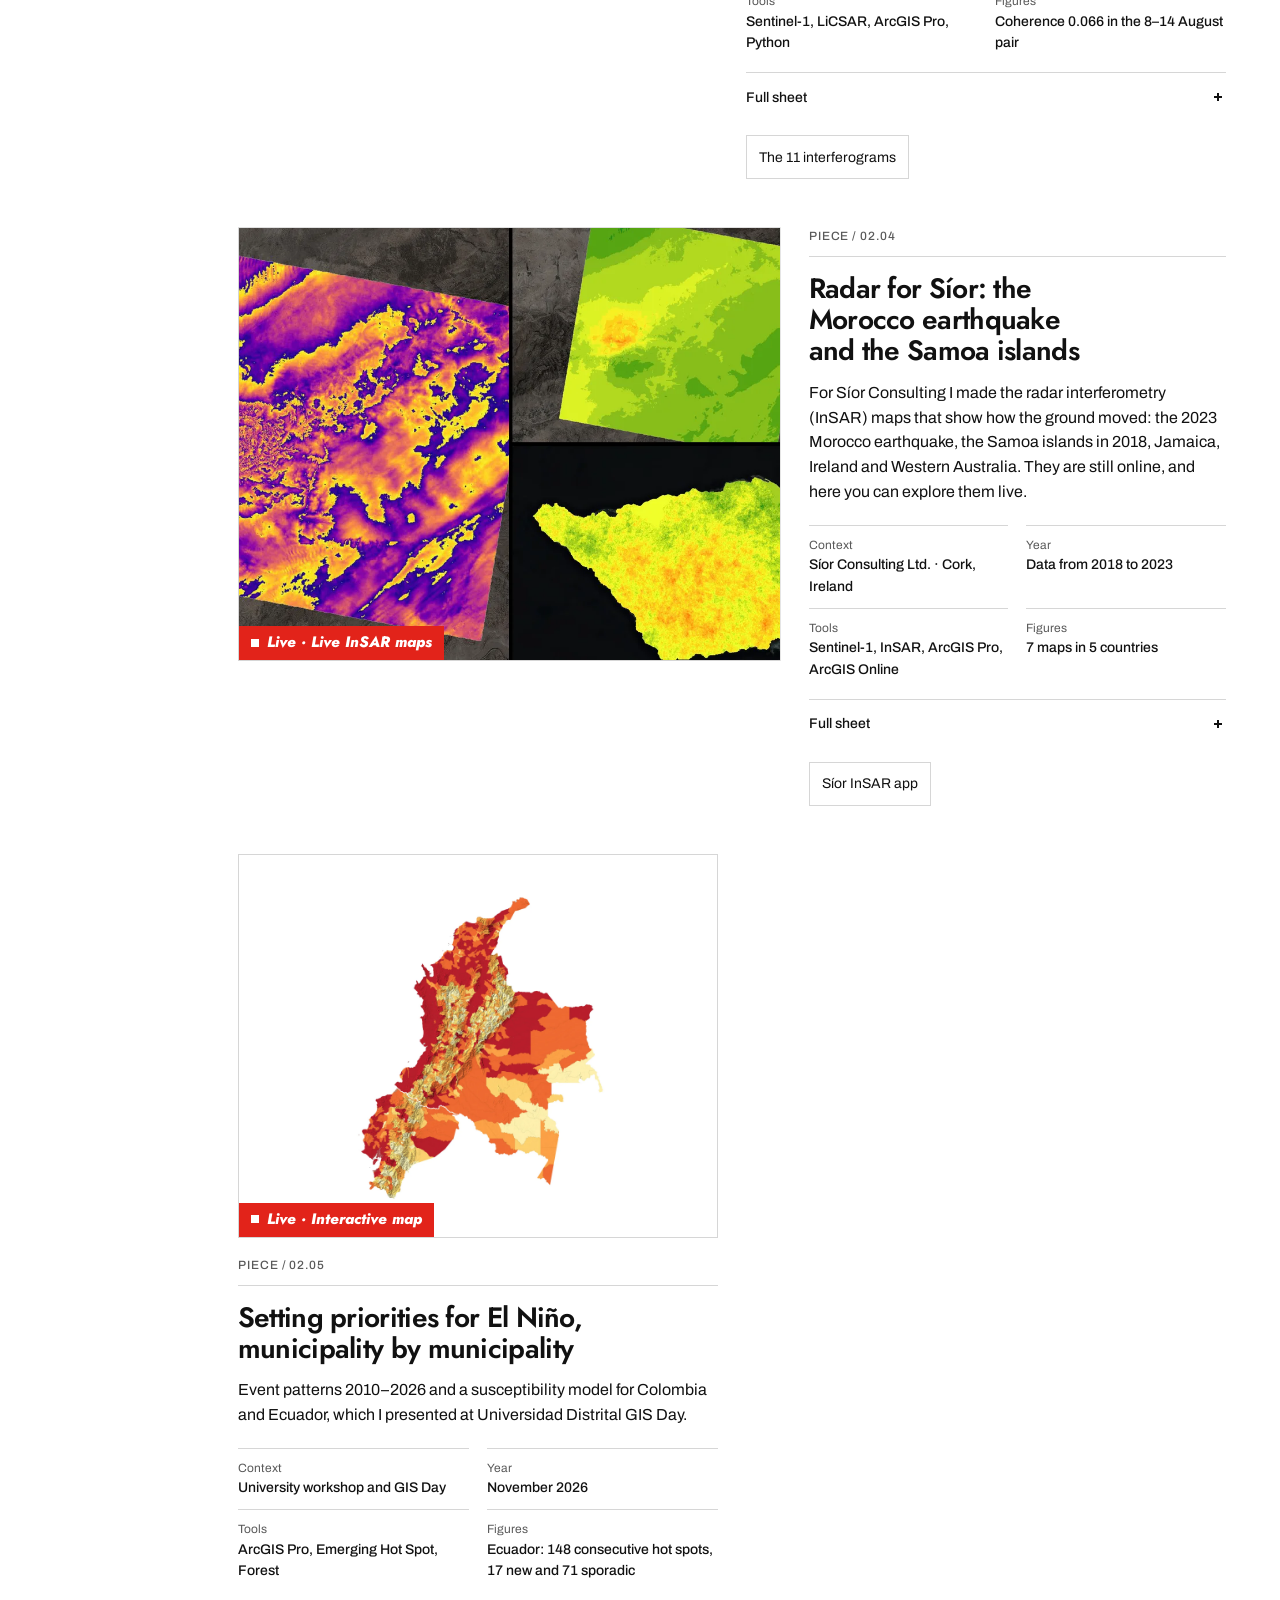
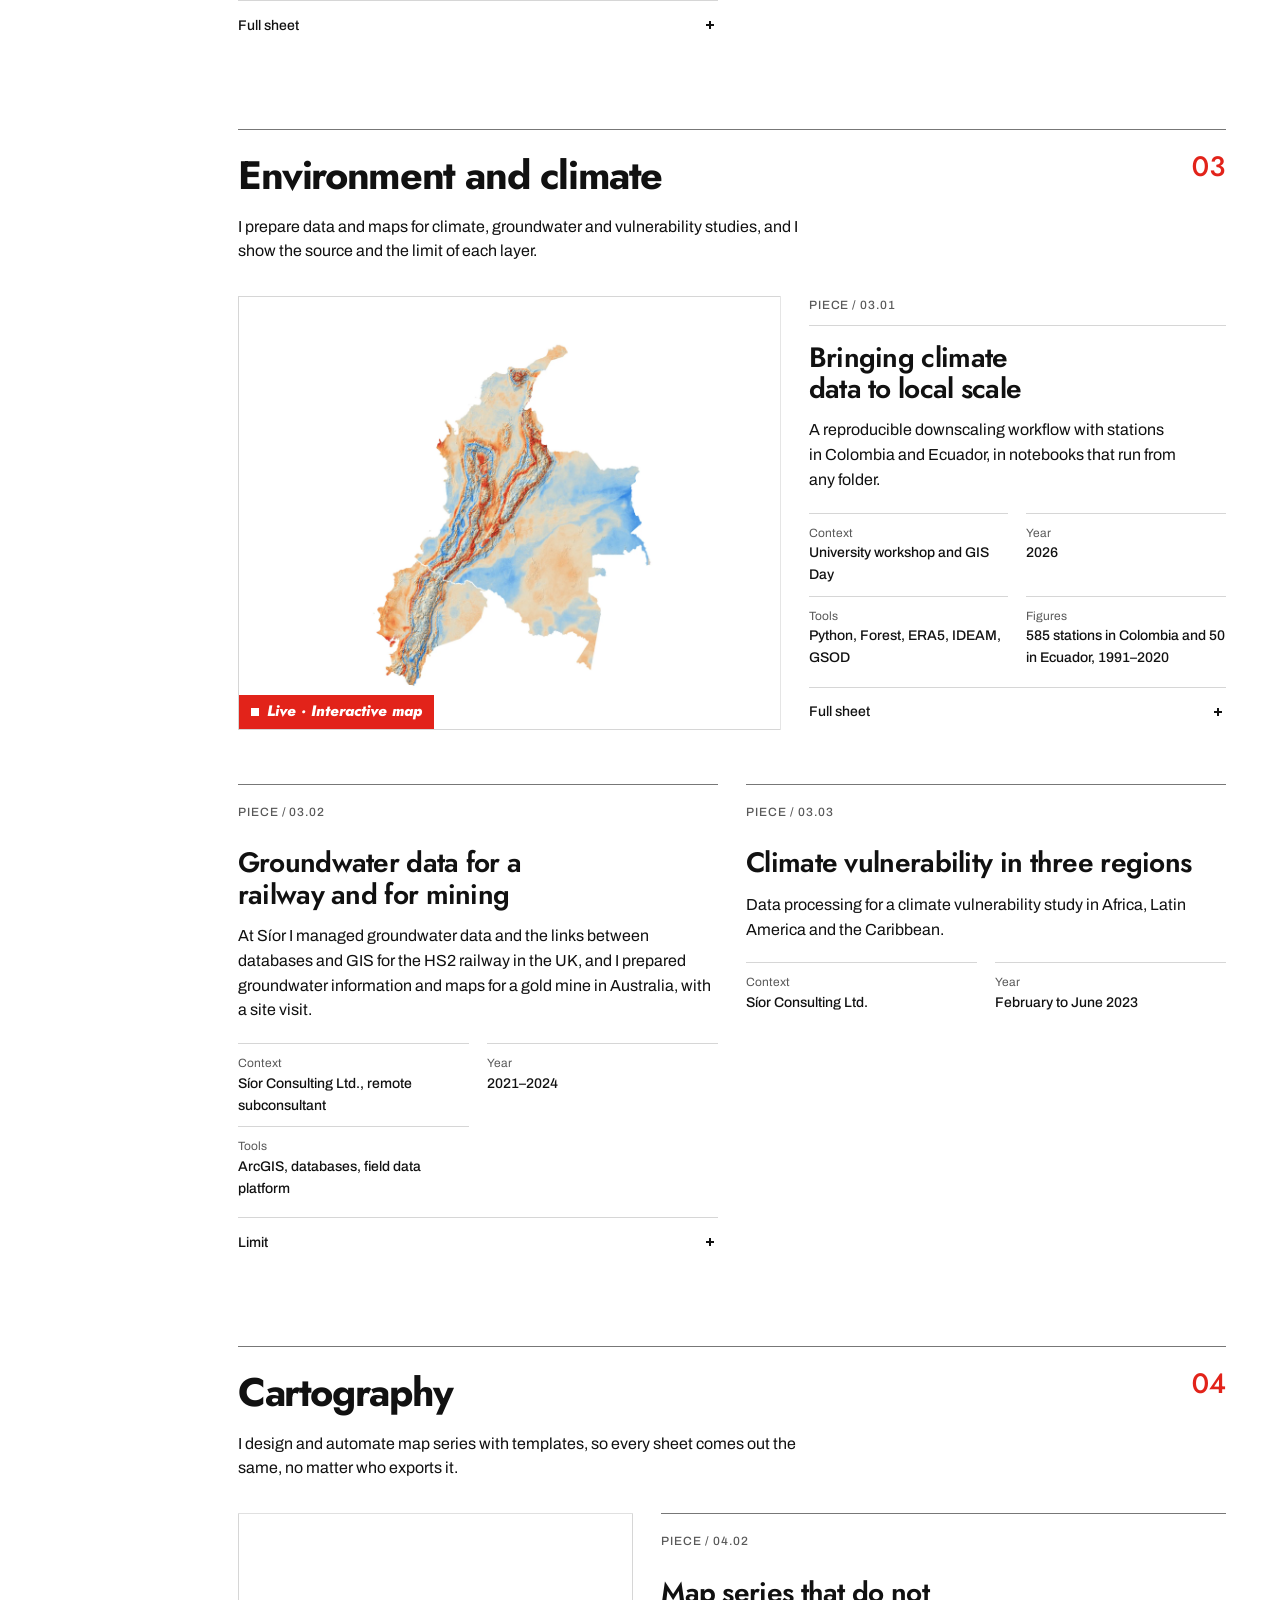
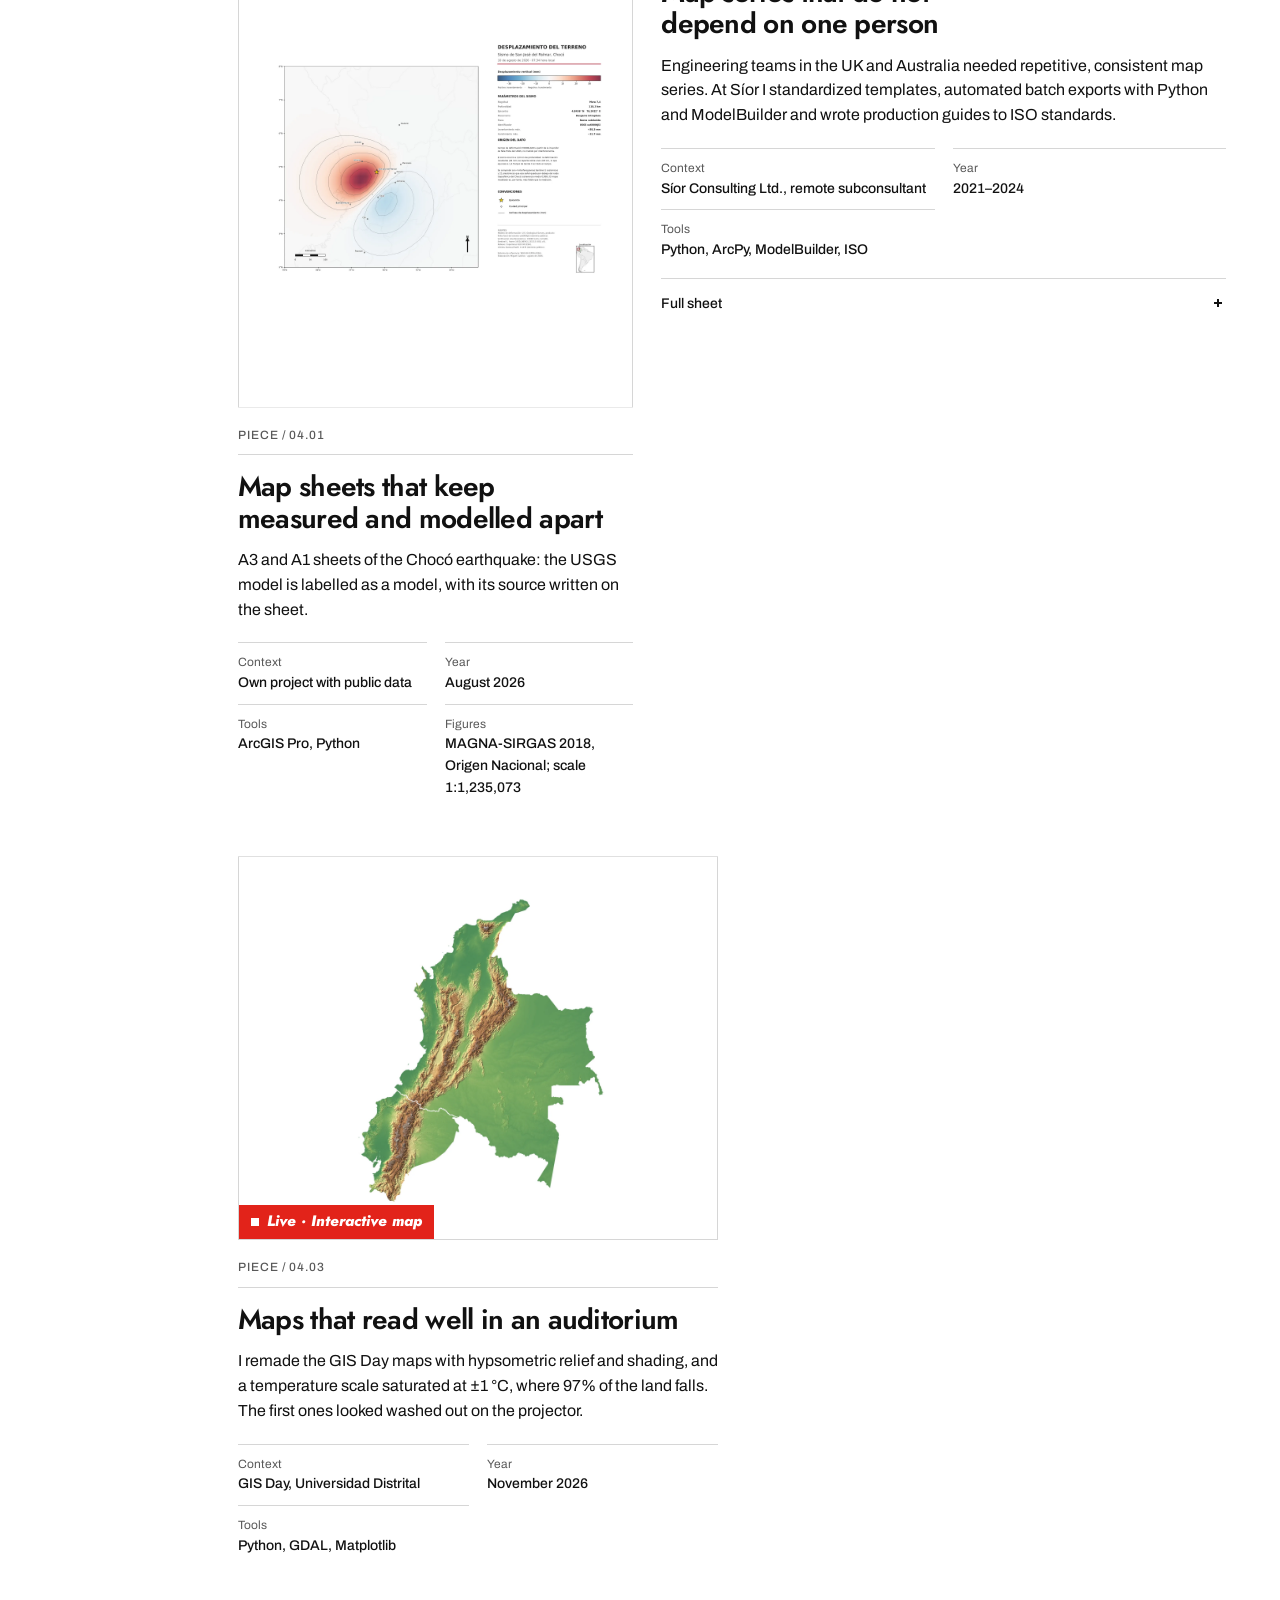
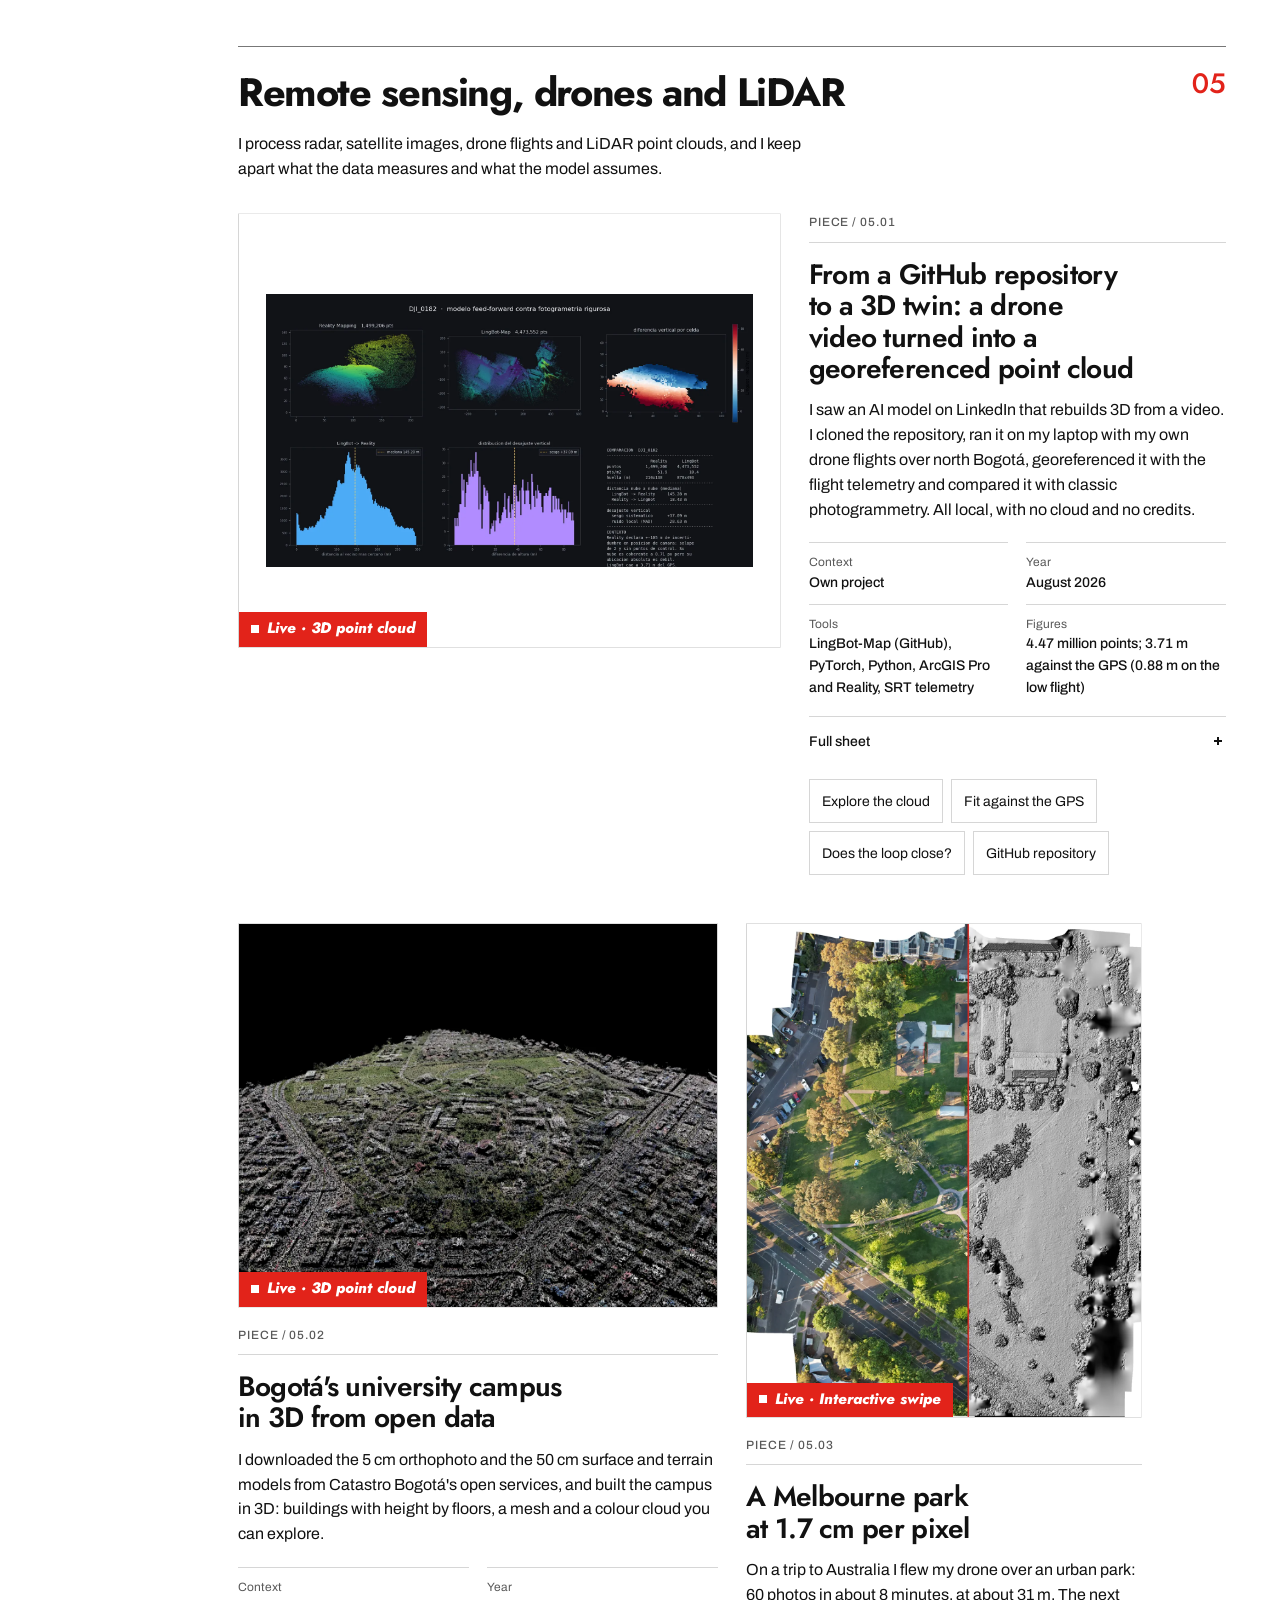
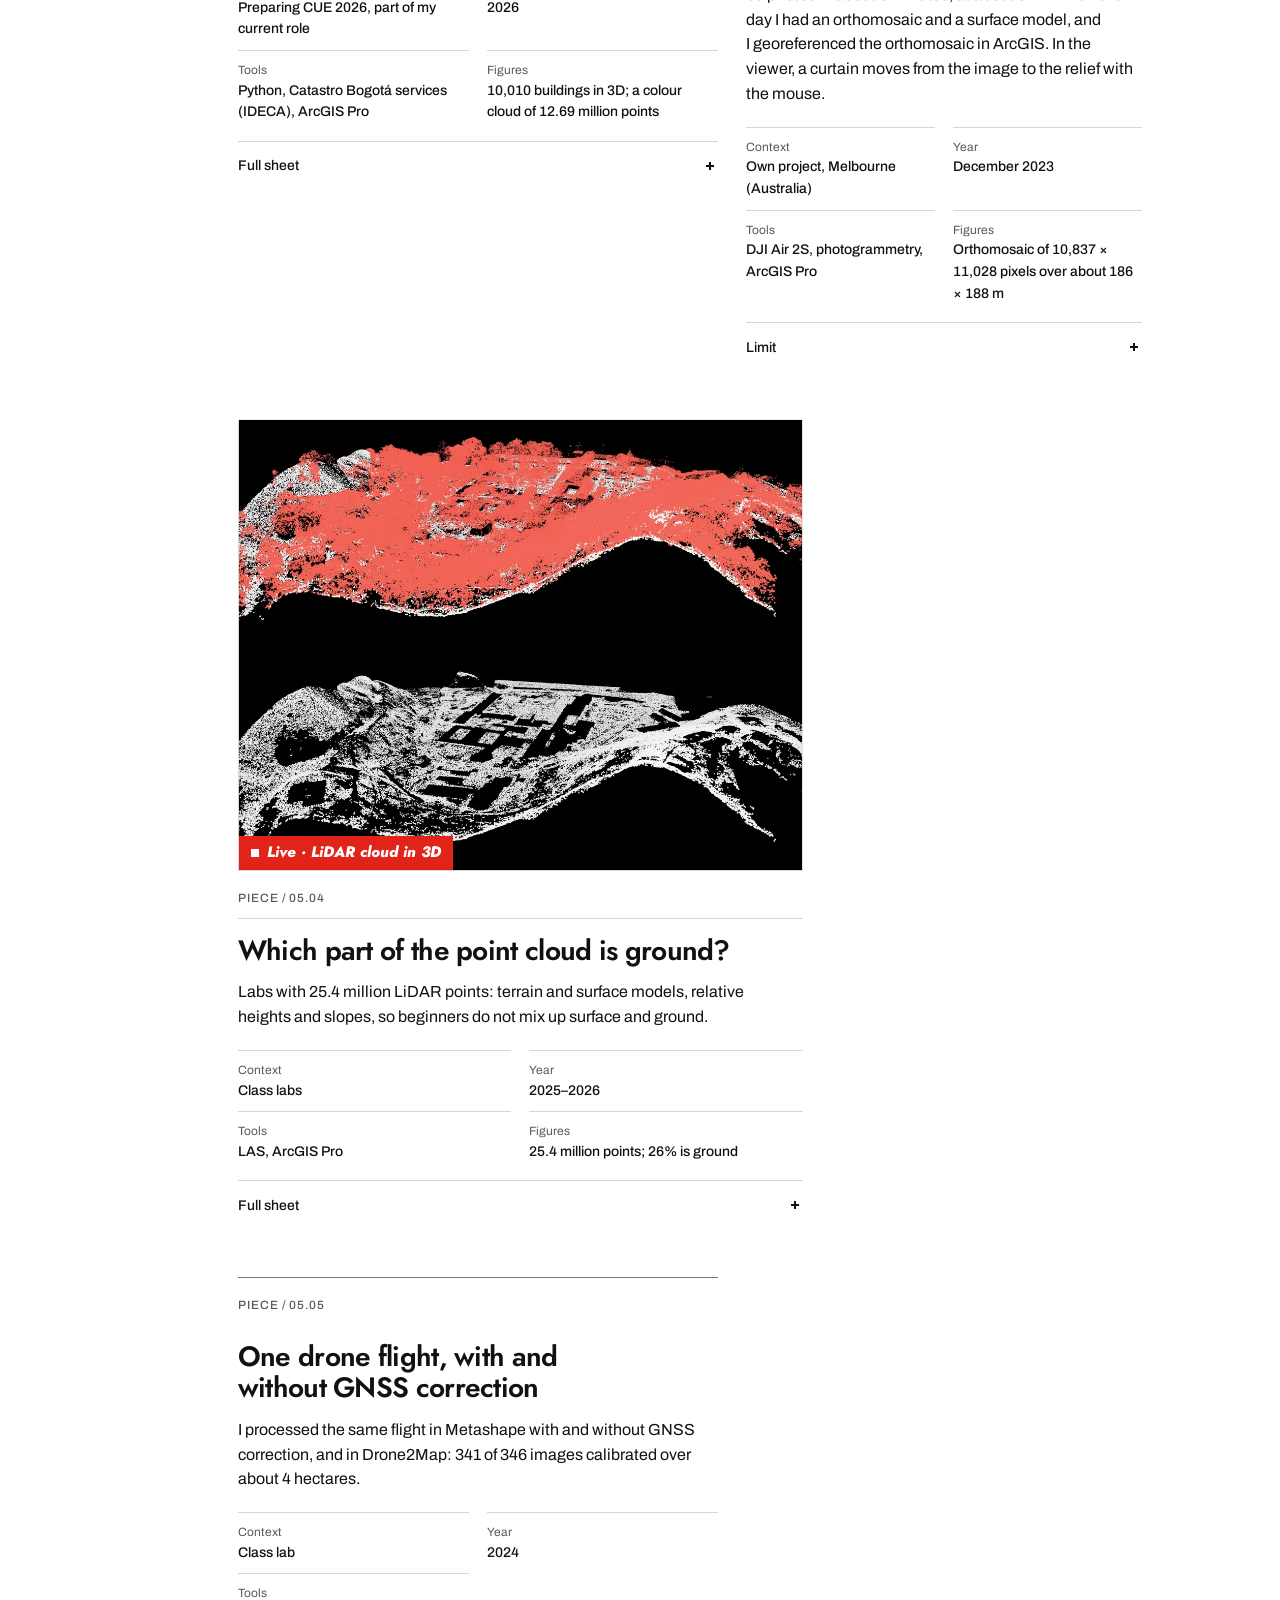
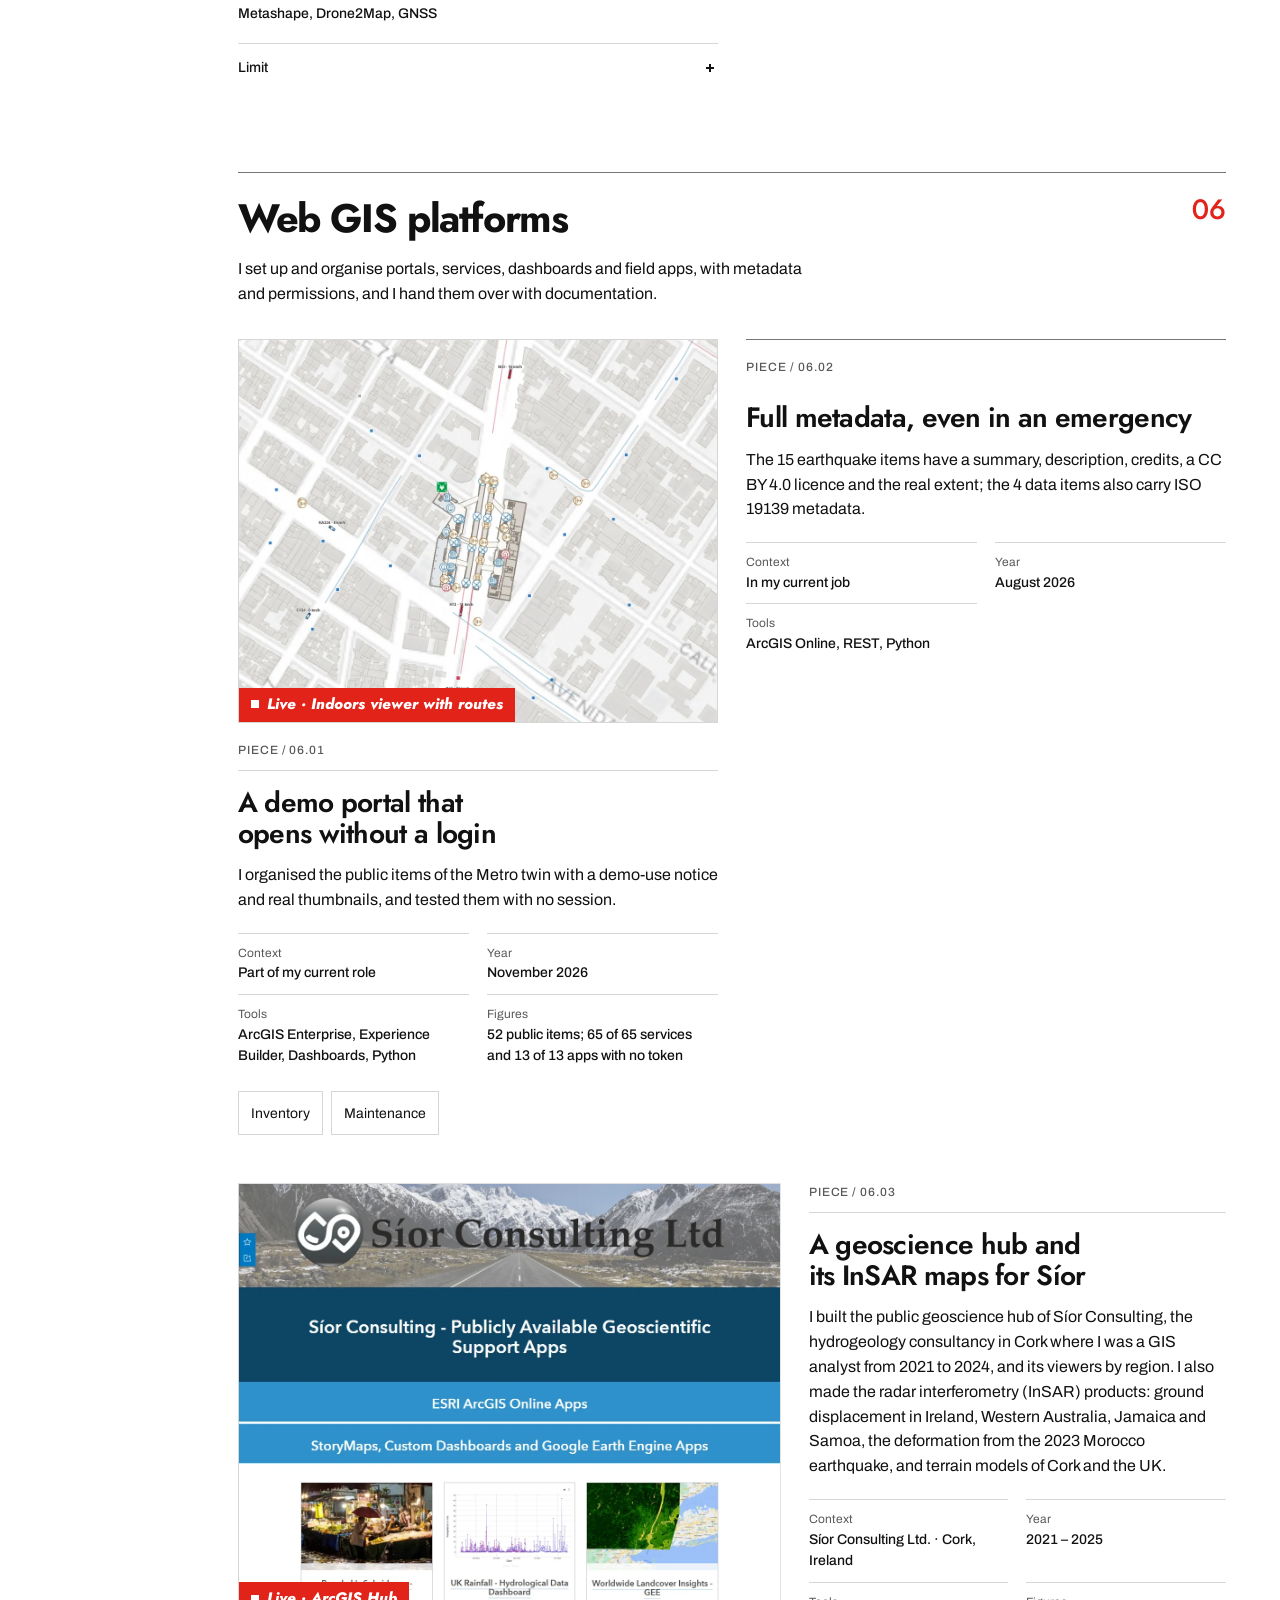
==== commit f0b85df4: "Diseno sobrio (Astra + revision), favicon rojo, InSAR de Sior y LiDAR en vivo, seccion Fuera del map" ====
--- a/index.html
+++ b/index.html
@@ -15,10 +15,12 @@
 <meta property="og:url" content="https://cubillos22.github.io/">
 <meta property="og:image" content="https://cubillos22.github.io/assets/og-preview.jpg">
 <meta name="twitter:card" content="summary_large_image">
-<link rel="icon" href="assets/favicon.svg" type="image/svg+xml">
+<link rel="icon" href="assets/favicon.svg?v=2" type="image/svg+xml">
+<link rel="icon" href="assets/favicon-32.png?v=2" sizes="32x32" type="image/png">
+<link rel="apple-touch-icon" href="assets/apple-touch-icon.png?v=2">
 <link rel="preconnect" href="https://fonts.googleapis.com"><link rel="preconnect" href="https://fonts.gstatic.com" crossorigin>
 <link href="https://fonts.googleapis.com/css2?family=Jost:ital,wght@0,400..900;1,400..900&family=Archivo:wdth,wght@62..125,400..800&display=swap" rel="stylesheet">
-<link rel="stylesheet" href="assets/box.css?v=16">
+<link rel="stylesheet" href="assets/box.css?v=18">
 <script>/* tema e idioma antes de pintar, sin parpadeo */(function(h){try{var q=new URLSearchParams(location.search).get("lang"),l=q||localStorage.getItem("lang")||((navigator.language||"es").slice(0,2)=="es"?"es":"en"),s=localStorage.getItem("light"),on=s?s=="1":!matchMedia("(prefers-color-scheme: dark)").matches;h.lang=h.dataset.lang=l;h.dataset.theme=on?"light":"dark";h.classList.toggle("lamp-on",on)}catch(e){}})(document.documentElement)</script>
 </head>
 <body>
@@ -46,27 +48,22 @@
  <div class="ctas"><a class="btn solid" data-magnet href="mailto:cubillosmiguel__@hotmail.com?subject=Proyecto%20SIG"><span lang="es">Escríbeme un proyecto</span><span lang="en">Write to me about a project</span></a><a class="btn" href="#areas"><span lang="es">Ver las áreas</span><span lang="en">See the areas</span></a></div>
 </div>
 <figure class="hero-map">
- <div class="map-register" aria-hidden="true"><i></i><i></i><i></i><i></i></div>
- <p class="map-stamp"><span lang="es">El territorio<br>es el punto<br>de partida.</span><span lang="en">Territory<br>is the<br>starting point.</span></p>
- <span class="map-folio" aria-hidden="true">01 / MC</span>
- <div class="layer dim" data-depth="10" aria-hidden="true"></div>
- <div class="layer lit" data-depth="18" role="img" aria-label="Relieve de Colombia y Ecuador" data-label-en="Relief of Colombia and Ecuador"></div>
+ <div class="layer dim" aria-hidden="true"></div>
+ <div class="layer lit" role="img" aria-label="Relieve de Colombia y Ecuador" data-label-en="Relief of Colombia and Ecuador"></div>
  <figcaption><span lang="es">Relieve de Colombia y Ecuador, de mi análisis de El Niño.</span><span lang="en">Relief of Colombia and Ecuador, from my El Niño analysis.</span></figcaption>
 </figure>
 <div class="lamp">
  <span class="cable"></span>
- <svg viewBox="0 0 120 80" aria-hidden="true"><defs><radialGradient id="halo"><stop offset="0" stop-color="#fff" stop-opacity=".95"/><stop offset=".55" stop-color="#fff" stop-opacity=".35"/><stop offset="1" stop-color="#fff" stop-opacity="0"/></radialGradient></defs>
-  <circle class="halo" cx="60" cy="56" r="38" fill="url(#halo)"/>
+ <svg viewBox="0 0 120 80" aria-hidden="true">
   <rect x="56" y="0" width="8" height="8" class="shade"/>
   <path class="shade" d="M8 52C8 24 30 6 60 6s52 18 52 46z"/>
   <rect class="rim" x="8" y="50" width="104" height="5"/>
   <g class="rays"><path d="M60 74v12M44 70l-7 9M76 70l7 9M34 61l-11 4M86 61l11 4"/></g>
   <circle class="bulb" cx="60" cy="58" r="9"/></svg>
  <button class="lamp-pull" type="button" data-lamp aria-pressed="true" aria-label="Hala el cordón: enciende o apaga la luz" data-label-en="Pull the cord: turn the light on or off" data-cursor="Hala" data-cursor-en="Pull"><span class="str"></span><span class="bead"></span></button>
- <p class="lamp-note"><span class="idea-off"><span lang="es"><b>La luz está apagada.</b> Mueve el mouse sobre el mapa, o hala el cordón.</span><span lang="en"><b>The light is off.</b> Move the mouse over the map, or pull the cord.</span></span><span class="idea-on"><span lang="es"><b>Idea encendida.</b> Hala otra vez para apagar.</span><span lang="en"><b>Idea on.</b> Pull again to turn it off.</span></span></p>
-</div>
-</section>
-<div class="ticker" aria-hidden="true"><div class="track" data-ticker="1"><div class="run" lang="es"><span>BIM e interiores</span><span>Gestión del riesgo</span><span>Ambiente y clima</span><span>Cartografía</span><span>Dron, radar y LiDAR</span><span>Plataformas web</span><span>Developer</span><span>Vibe code</span><span>Educación</span><span>Defensa</span><span>Avalúos y catastro</span><span>Python</span><span>InSAR</span><span>Indoors</span></div><div class="run" lang="en"><span>BIM and indoor</span><span>Risk management</span><span>Environment</span><span>Cartography</span><span>Drone, radar, LiDAR</span><span>Web platforms</span><span>Developer</span><span>Vibe code</span><span>Teaching</span><span>Defence</span><span>Valuation</span><span>Python</span><span>InSAR</span><span>Indoors</span></div><div class="run" lang="es"><span>BIM e interiores</span><span>Gestión del riesgo</span><span>Ambiente y clima</span><span>Cartografía</span><span>Dron, radar y LiDAR</span><span>Plataformas web</span><span>Developer</span><span>Vibe code</span><span>Educación</span><span>Defensa</span><span>Avalúos y catastro</span><span>Python</span><span>InSAR</span><span>Indoors</span></div><div class="run" lang="en"><span>BIM and indoor</span><span>Risk management</span><span>Environment</span><span>Cartography</span><span>Drone, radar, LiDAR</span><span>Web platforms</span><span>Developer</span><span>Vibe code</span><span>Teaching</span><span>Defence</span><span>Valuation</span><span>Python</span><span>InSAR</span><span>Indoors</span></div></div></div>
+ <p class="lamp-note"><span class="idea-off"><span lang="es">Hala el cordón: modo claro</span><span lang="en">Pull the cord: light mode</span></span><span class="idea-on"><span lang="es">Hala el cordón: modo oscuro</span><span lang="en">Pull the cord: dark mode</span></span></p>
+</div>
+</section>
 <section class="offer" id="servicios" aria-labelledby="h-offer">
 <div class="offer-in wrap">
  <div class="offer-top">
@@ -89,7 +86,7 @@
  <div class="head"><h2 id="h-areas" data-split><span lang="es">Áreas de trabajo</span><span lang="en">Areas of work</span></h2>
  <p><span lang="es">Un índice del territorio que trabajo. Selecciona un área para explorar sus piezas y entregables.</span><span lang="en">An index of the territory I work in. Select an area to explore its pieces and deliverables.</span></p></div>
  <ol class="area-list"><li><a href="#bim" data-peek="assets/img/metro-3d-viaducto.webp" data-cursor="Entrar" data-cursor-en="Go in"><span class="nm"><span lang="es">BIM–SIG e interiores</span><span lang="en">BIM–GIS and indoor maps</span></span><span class="ds"><span lang="es">Edificios que se consultan como un mapa</span><span lang="en">Buildings you can query like a map</span></span><span class="ct"><span lang="es">3 piezas</span><span lang="en">3 pieces</span></span></a></li>
-<li><a href="#riesgo" data-peek="assets/img/sismo-mapa.webp" data-cursor="Entrar" data-cursor-en="Go in"><span class="nm"><span lang="es">Gestión del riesgo</span><span lang="en">Risk management</span></span><span class="ds"><span lang="es">Bases verificables para decidir</span><span lang="en">Data you can check before you decide</span></span><span class="ct"><span lang="es">4 piezas</span><span lang="en">4 pieces</span></span></a></li>
+<li><a href="#riesgo" data-peek="assets/img/sismo-mapa.webp" data-cursor="Entrar" data-cursor-en="Go in"><span class="nm"><span lang="es">Gestión del riesgo</span><span lang="en">Risk management</span></span><span class="ds"><span lang="es">Bases verificables para decidir</span><span lang="en">Data you can check before you decide</span></span><span class="ct"><span lang="es">5 piezas</span><span lang="en">5 pieces</span></span></a></li>
 <li><a href="#ambiente" data-peek="assets/img/nino-temperatura.webp" data-cursor="Entrar" data-cursor-en="Go in"><span class="nm"><span lang="es">Ambiente y clima</span><span lang="en">Environment and climate</span></span><span class="ds"><span lang="es">Datos ambientales con su fuente y su límite</span><span lang="en">Environmental data with its source and its limit</span></span><span class="ct"><span lang="es">3 piezas</span><span lang="en">3 pieces</span></span></a></li>
 <li><a href="#cartografia" data-peek="assets/img/insar-modelo.webp" data-cursor="Entrar" data-cursor-en="Go in"><span class="nm"><span lang="es">Cartografía</span><span lang="en">Cartography</span></span><span class="ds"><span lang="es">Series de mapas que salen parejas</span><span lang="en">Map series that come out the same</span></span><span class="ct"><span lang="es">3 piezas</span><span lang="en">3 pieces</span></span></a></li>
 <li><a href="#sensores" data-peek="assets/img/lingbot-comparacion.webp" data-cursor="Entrar" data-cursor-en="Go in"><span class="nm"><span lang="es">Teledetección, dron y LiDAR</span><span lang="en">Remote sensing, drones and LiDAR</span></span><span class="ds"><span lang="es">Lo que mide el dato y lo que supone el modelo</span><span lang="en">What the data measures and what the model assumes</span></span><span class="ct"><span lang="es">5 piezas</span><span lang="en">5 pieces</span></span></a></li>
@@ -99,7 +96,7 @@
 <li><a href="#educacion" data-peek="assets/plenaria.webp" data-cursor="Entrar" data-cursor-en="Go in"><span class="nm"><span lang="es">Educación</span><span lang="en">Teaching</span></span><span class="ds"><span lang="es">Que el equipo mantenga lo que recibe</span><span lang="en">So the team can keep what it receives</span></span><span class="ct"><span lang="es">4 piezas</span><span lang="en">4 pieces</span></span></a></li>
 <li><a href="#defensa" data-peek="assets/img/insar-comparacion.webp" data-cursor="Entrar" data-cursor-en="Go in"><span class="nm"><span lang="es">Defensa</span><span lang="en">Defence</span></span><span class="ds"><span lang="es">SIG para formación en el sector defensa</span><span lang="en">GIS for training in the defence sector</span></span><span class="ct"><span lang="es">4 piezas</span><span lang="en">4 pieces</span></span></a></li>
 <li><a href="#avaluos" data-peek="assets/img/campus-mapa.webp" data-cursor="Entrar" data-cursor-en="Go in"><span class="nm"><span lang="es">Avalúos y catastro</span><span lang="en">Valuation and cadastre</span></span><span class="ds"><span lang="es">De donde vengo: datos prediales que cuadran</span><span lang="en">Where I come from: parcel data that matches</span></span><span class="ct"><span lang="es">3 piezas</span><span lang="en">3 pieces</span></span></a></li>
-<li><a href="#energia" data-peek="assets/img/energia-corredor.webp" data-cursor="Entrar" data-cursor-en="Go in"><span class="nm"><span lang="es">Energía y suministro</span><span lang="en">Energy and supply</span></span><span class="ds"><span lang="es">De la fábrica a la torre, en un mapa</span><span lang="en">From the factory to the tower, on one map</span></span><span class="ct"><span lang="es">1 pieza</span><span lang="en">1 piece</span></span></a></li></ol>
+<li><a href="#energia" data-peek="assets/img/energia-corredor.webp" data-cursor="Entrar" data-cursor-en="Go in"><span class="nm"><span lang="es">Energía y suministro</span><span lang="en">Energy and supply</span></span><span class="ds"><span lang="es">De la fábrica a la torre, en un mapa</span><span lang="en">From the factory to the tower, on one map</span></span><span class="ct"><span lang="es">1 piezas</span><span lang="en">1 pieces</span></span></a></li></ol>
 </section>
 <figure class="peek" aria-hidden="true"><img alt="" src="[data-uri]"></figure>
 
@@ -116,7 +113,8 @@
 <div class="pieces"><article class="piece wide" id="sismo"><div class="frame reveal-img contain" data-tilt><a class="live media" href="vivo/sismo.html" data-kind="Mapa con datos en vivo" data-kind-en="Map with live data" data-title="Sismo M7,4: una base de afectaciones verificable en 24 horas" data-title-en="M7.4 earthquake: a damage database you can check, in 24 hours" target="_blank" rel="noopener" data-cursor="Abrir" data-cursor-en="Open"><img loading="lazy" decoding="async" src="assets/img/sismo-mapa.webp" width="1600" height="1600" alt="Mapa con 32 puntos de afectación, 11 acciones de rescate y el epicentro del sismo M7,4." data-alt-en="Map with 32 damage points, 11 rescue actions and the M7.4 epicentre."></a></div><div class="info"><p class="piece-id"><span lang="es">Pieza</span><span lang="en">Piece</span> / 02.01</p><h3><span lang="es">Sismo M7,4: una base de afectaciones verificable en 24 horas</span><span lang="en">M7.4 earthquake: a damage database you can check, in 24 hours</span></h3><p class="sum"><span lang="es">El mapa lee en vivo el servicio público que armé: cada punto lleva al menos tres fuentes y su nivel de precisión.</span><span lang="en">The map reads the public service I built, live: every point has at least three sources and its precision level.</span></p><dl class="spec"><div><dt><span lang="es">Contexto</span><span lang="en">Context</span></dt><dd><span lang="es">Respuesta a la emergencia, en mi trabajo actual</span><span lang="en">Emergency response, in my current job</span></dd></div><div><dt><span lang="es">Año</span><span lang="en">Year</span></dt><dd><span lang="es">Agosto de 2026</span><span lang="en">August 2026</span></dd></div><div><dt><span lang="es">Herramientas</span><span lang="en">Tools</span></dt><dd><span lang="es">Python, scraping, Survey123, Dashboards, Planet</span><span lang="en">Python, web scraping, Survey123, Dashboards, Planet</span></dd></div><div><dt><span lang="es">Cifras</span><span lang="en">Figures</span></dt><dd><span lang="es">32 afectaciones, 11 acciones de rescate, 83 fuentes verificadas</span><span lang="en">32 damage points, 11 rescue actions, 83 checked sources</span></dd></div></dl><details class="ficha"><summary><span lang="es">Ficha completa</span><span lang="en">Full sheet</span><i aria-hidden="true"></i></summary><dl class="car"><div class="des"><dt><span lang="es">Desafío</span><span lang="en">Challenge</span></dt><dd><span lang="es">Tras el sismo del 10 de agosto la información estaba regada en prensa y redes, sin ubicación ni verificación.</span><span lang="en">After the 10 August earthquake, information was spread across news and social media, with no location and no checks.</span></dd></div><div class="mia"><dt><span lang="es">Mi parte</span><span lang="en">My part</span></dt><dd><span lang="es">Armé la base de afectaciones con al menos tres fuentes por punto y mosaicos satelitales Planet antes y después, y publiqué las capas de donación, conectividad y albergues.</span><span lang="en">I built the damage database with at least three sources per point and before/after Planet satellite mosaics, and published the donation, connectivity and shelter layers.</span></dd></div><div class="res"><dt><span lang="es">Resultado</span><span lang="en">Result</span></dt><dd><span lang="es">Un tablero público de donación en producción desde el 11 de agosto; 153 puntos de donación y 321 puntos Wi-Fi georreferenciados.</span><span lang="en">A public donation dashboard in production since 11 August; 153 donation points and 321 Wi-Fi points mapped.</span></dd></div><div class="limit"><dt><span lang="es">Límite</span><span lang="en">Limit</span></dt><dd><span lang="es">Las coordenadas salen de direcciones de prensa y cada punto dice su precisión. No reemplaza la evaluación oficial de daños.</span><span lang="en">Coordinates come from addresses in the news, and each point states its precision. It does not replace the official damage assessment.</span></dd></div></dl></details><p class="more"><a class="live" href="https://www.arcgis.com/apps/dashboards/812f54f09f904e7cbc4ff6dc10834805" data-kind="Tablero" data-kind-en="Dashboard" data-title="Dónde donar" data-title-en="Where to donate" target="_blank" rel="noopener"><span lang="es">Tablero «Dónde donar»</span><span lang="en">“Where to donate” dashboard</span></a></p></div></article>
 <article class="piece text" id="calidad-sismo"><div class="info"><p class="piece-id"><span lang="es">Pieza</span><span lang="en">Piece</span> / 02.02</p><h3><span lang="es">Contar bien antes de mostrar: depurar los reportes del sismo</span><span lang="en">Count right before you show: cleaning the earthquake reports</span></h3><p class="sum"><span lang="es">El tablero contaba 1.376 estructuras «severas o destruidas», pero las de daño real eran 737: 735 registros que no eran daño (pedidos de insumos, desaparecidos, albergues) traían una severidad heredada del mapa comunitario. Separé urgencia de daño y la gráfica dejó de inflarse.</span><span lang="en">The dashboard counted 1,376 “severe or destroyed” structures, but only 737 had real damage: 735 records that were not damage (supply requests, missing people, shelters) carried a severity inherited from the community map. I split urgency from damage and the chart stopped inflating.</span></p><dl class="spec"><div><dt><span lang="es">Contexto</span><span lang="en">Context</span></dt><dd><span lang="es">Respuesta a la emergencia, en mi trabajo actual</span><span lang="en">Emergency response, in my current job</span></dd></div><div><dt><span lang="es">Año</span><span lang="en">Year</span></dt><dd><span lang="es">Agosto de 2026</span><span lang="en">August 2026</span></dd></div><div><dt><span lang="es">Herramientas</span><span lang="en">Tools</span></dt><dd><span>Python, ArcGIS Online, Dashboards</span></dd></div></dl><details class="ficha"><summary><span lang="es">Ficha completa</span><span lang="en">Full sheet</span><i aria-hidden="true"></i></summary><dl class="car"><div class="mia"><dt><span lang="es">Mi parte</span><span lang="en">My part</span></dt><dd><span lang="es">También descarté mi propia revalidación automática: exigía que la cita mencionara el sismo y marcó como malos 1.393 registros buenos, porque esa palabra queda fuera de las comillas. La regla quedó así: si la fuente no lo dice, el campo se queda vacío.</span><span lang="en">I also threw out my own automatic re-check: it required the quote to mention the earthquake and flagged 1,393 good records as bad, because that word sits outside the quotation marks. The rule became: if the source does not say it, the field stays empty.</span></dd></div><div class="limit"><dt><span lang="es">Límite</span><span lang="en">Limit</span></dt><dd><span lang="es">De 2.202 reportes con campos vacíos, la cita solo sostenía el valor en 58: el hueco es honesto.</span><span lang="en">Of 2,202 reports with empty fields, the quote only supported the value in 58: the gap is honest.</span></dd></div></dl></details></div></article>
 <article class="piece " id="insar"><div class="frame reveal-img contain" data-tilt><a class="media" href="assets/img/insar-medido.webp" target="_blank" rel="noopener" data-cursor="Ampliar" data-cursor-en="Zoom"><img loading="lazy" decoding="async" src="assets/img/insar-medido.webp" width="1800" height="1274" alt="Desplazamiento en línea de vista medido con Sentinel-1: manchas de ruido sin un patrón claro alrededor del epicentro." data-alt-en="Line-of-sight displacement measured with Sentinel-1: noisy patches with no clear pattern around the epicentre."></a></div><div class="info"><p class="piece-id"><span lang="es">Pieza</span><span lang="en">Piece</span> / 02.03</p><h3><span lang="es">Cuándo un mapa no basta para decir que el terreno se movió</span><span lang="en">When a map is not enough to say the ground moved</span></h3><p class="sum"><span lang="es">Comparé 11 interferogramas Sentinel-1 del mismo sismo con el modelo de falla del USGS, y dejé escrito lo que el radar no alcanzó a confirmar.</span><span lang="en">I compared 11 Sentinel-1 interferograms of the same earthquake with the USGS fault model, and wrote down what the radar could not confirm.</span></p><dl class="spec"><div><dt><span lang="es">Contexto</span><span lang="en">Context</span></dt><dd><span lang="es">Proyecto propio con datos públicos</span><span lang="en">Own project with public data</span></dd></div><div><dt><span lang="es">Año</span><span lang="en">Year</span></dt><dd><span lang="es">Agosto de 2026</span><span lang="en">August 2026</span></dd></div><div><dt><span lang="es">Herramientas</span><span lang="en">Tools</span></dt><dd><span>Sentinel-1, LiCSAR, ArcGIS Pro, Python</span></dd></div><div><dt><span lang="es">Cifras</span><span lang="en">Figures</span></dt><dd><span lang="es">Coherencia 0,066 en el par del 8 al 14 de agosto</span><span lang="en">Coherence 0.066 in the 8–14 August pair</span></dd></div></dl><details class="ficha"><summary><span lang="es">Ficha completa</span><span lang="en">Full sheet</span><i aria-hidden="true"></i></summary><dl class="car"><div class="des"><dt><span lang="es">Desafío</span><span lang="en">Challenge</span></dt><dd><span lang="es">El USGS publicó un modelo de deformación del sismo. ¿Lo confirmaban los datos de radar?</span><span lang="en">The USGS published a deformation model of the earthquake. Did radar data confirm it?</span></dd></div><div class="mia"><dt><span lang="es">Mi parte</span><span lang="en">My part</span></dt><dd><span lang="es">Comparé fase y coherencia de Sentinel-1 con el modelo y separé en las láminas lo modelado de lo medido.</span><span lang="en">I compared Sentinel-1 phase and coherence with the model and kept modelled and measured results apart in the map sheets.</span></dd></div><div class="res"><dt><span lang="es">Resultado</span><span lang="en">Result</span></dt><dd><span lang="es">La coherencia medida (0,066) no se distingue de cero frente a un sesgo de unos 0,09: el radar no confirma ni descarta el movimiento.</span><span lang="en">The measured coherence (0.066) cannot be told apart from zero against a bias of about 0.09: the radar neither confirms nor rules out the movement.</span></dd></div><div class="limit"><dt><span lang="es">Límite</span><span lang="en">Limit</span></dt><dd><span lang="es">El panel de desplazamiento muestra el modelo del USGS, no una medición. No presento una predicción como medición.</span><span lang="en">The displacement panel shows the USGS model, not a measurement. I do not present a prediction as a measurement.</span></dd></div></dl></details><p class="more"><a href="assets/img/insar-comparacion.webp" target="_blank" rel="noopener"><span lang="es">Los 11 interferogramas</span><span lang="en">The 11 interferograms</span></a></p></div></article>
-<article class="piece " id="susceptibilidad"><div class="frame reveal-img contain" data-tilt><a class="live media" href="vivo/nino.html#modelo" data-kind="Mapa interactivo" data-kind-en="Interactive map" data-title="Priorizar municipios ante El Niño" data-title-en="Setting priorities for El Niño, municipality by municipality" target="_blank" rel="noopener" data-cursor="Abrir" data-cursor-en="Open"><img loading="lazy" decoding="async" src="assets/img/nino-modelo.webp" width="1216" height="1600" alt="Mapa de susceptibilidad por municipio y cantón, de amarillo a rojo oscuro." data-alt-en="Susceptibility map by municipality and canton, from yellow to dark red."></a></div><div class="info"><p class="piece-id"><span lang="es">Pieza</span><span lang="en">Piece</span> / 02.04</p><h3><span lang="es">Priorizar municipios ante El Niño</span><span lang="en">Setting priorities for El Niño, municipality by municipality</span></h3><p class="sum"><span lang="es">Patrones de eventos 2010–2026 y un modelo de susceptibilidad para Colombia y Ecuador, que presenté en el GIS Day de la Universidad Distrital.</span><span lang="en">Event patterns 2010–2026 and a susceptibility model for Colombia and Ecuador, which I presented at Universidad Distrital GIS Day.</span></p><dl class="spec"><div><dt><span lang="es">Contexto</span><span lang="en">Context</span></dt><dd><span lang="es">Taller para universidades y GIS Day</span><span lang="en">University workshop and GIS Day</span></dd></div><div><dt><span lang="es">Año</span><span lang="en">Year</span></dt><dd><span lang="es">Noviembre de 2026</span><span lang="en">November 2026</span></dd></div><div><dt><span lang="es">Herramientas</span><span lang="en">Tools</span></dt><dd><span>ArcGIS Pro, Emerging Hot Spot, Forest</span></dd></div><div><dt><span lang="es">Cifras</span><span lang="en">Figures</span></dt><dd><span lang="es">Ecuador: 148 puntos calientes consecutivos, 17 nuevos y 71 esporádicos</span><span lang="en">Ecuador: 148 consecutive hot spots, 17 new and 71 sporadic</span></dd></div></dl><details class="ficha"><summary><span lang="es">Ficha completa</span><span lang="en">Full sheet</span><i aria-hidden="true"></i></summary><dl class="car"><div class="mia"><dt><span lang="es">Mi parte</span><span lang="en">My part</span></dt><dd><span lang="es">Corrí los patrones espacio-temporales y el modelo, y revisé los cruces: el código de cantón perdía el cero inicial y dejaba fuera, sin ningún error, 1.247 de 6.091 eventos de Ecuador (20 %). Lo completé a 4 dígitos.</span><span lang="en">I ran the space-time patterns and the model, and checked the joins: the canton code lost its leading zero and silently left out 1,247 of 6,091 Ecuador events (20%). I padded it to 4 digits.</span></dd></div><div class="limit"><dt><span lang="es">Límite</span><span lang="en">Limit</span></dt><dd><span lang="es">El modelo de susceptibilidad tiene un R² de 0,14–0,31: sirve para priorizar, no para pronosticar.</span><span lang="en">The susceptibility model has an R² of 0.14–0.31: useful to set priorities, not to forecast.</span></dd></div></dl></details></div></article></div></section>
+<article class="piece wide" id="insar-sior"><div class="frame reveal-img" data-tilt><a class="live media" href="vivo/insar-sior.html" data-kind="Mapas InSAR en vivo" data-kind-en="Live InSAR maps" data-title="Radar para Síor: el sismo de Marruecos y las islas de Samoa" data-title-en="Radar for Síor: the Morocco earthquake and the Samoa islands" target="_blank" rel="noopener" data-cursor="Abrir" data-cursor-en="Open"><img loading="lazy" decoding="async" src="assets/img/insar-sior.webp" width="1200" height="750" alt="Tres mapas de radar: el interferograma del sismo de Marruecos, su desplazamiento y la isla de Savai&#x27;i en Samoa." data-alt-en="Three radar maps: the Morocco earthquake interferogram, its displacement and Savai&#x27;i island in Samoa."></a></div><div class="info"><p class="piece-id"><span lang="es">Pieza</span><span lang="en">Piece</span> / 02.04</p><h3><span lang="es">Radar para Síor: el sismo de Marruecos y las islas de Samoa</span><span lang="en">Radar for Síor: the Morocco earthquake and the Samoa islands</span></h3><p class="sum"><span lang="es">Hice para Síor Consulting los mapas de interferometría radar (InSAR) que muestran cómo se movió el suelo: el sismo de Marruecos de 2023, las islas de Samoa en 2018, Jamaica, Irlanda y Australia Occidental. Siguen publicados y aquí se recorren en vivo.</span><span lang="en">For Síor Consulting I made the radar interferometry (InSAR) maps that show how the ground moved: the 2023 Morocco earthquake, the Samoa islands in 2018, Jamaica, Ireland and Western Australia. They are still online, and here you can explore them live.</span></p><dl class="spec"><div><dt><span lang="es">Contexto</span><span lang="en">Context</span></dt><dd><span lang="es">Síor Consulting Ltd. · Cork, Irlanda</span><span lang="en">Síor Consulting Ltd. · Cork, Ireland</span></dd></div><div><dt><span lang="es">Año</span><span lang="en">Year</span></dt><dd><span lang="es">Datos de 2018 a 2023</span><span lang="en">Data from 2018 to 2023</span></dd></div><div><dt><span lang="es">Herramientas</span><span lang="en">Tools</span></dt><dd><span>Sentinel-1, InSAR, ArcGIS Pro, ArcGIS Online</span></dd></div><div><dt><span lang="es">Cifras</span><span lang="en">Figures</span></dt><dd><span lang="es">7 mapas en 5 países</span><span lang="en">7 maps in 5 countries</span></dd></div></dl><details class="ficha"><summary><span lang="es">Ficha completa</span><span lang="en">Full sheet</span><i aria-hidden="true"></i></summary><dl class="car"><div class="mia"><dt><span lang="es">Mi parte</span><span lang="en">My part</span></dt><dd><span lang="es">Del sismo de Marruecos dejé dos capas: el interferograma, con sus franjas de color, y el desplazamiento ya calculado, donde se ve la zona que más se movió.</span><span lang="en">For the Morocco earthquake I left two layers: the interferogram, with its colour fringes, and the computed displacement, where you can see the area that moved most.</span></dd></div><div class="limit"><dt><span lang="es">Límite</span><span lang="en">Limit</span></dt><dd><span lang="es">Las capas originales no traen leyenda ni unidades publicadas, así que la escala de color es relativa. Están en la cuenta de la empresa y no llevan mi nombre.</span><span lang="en">The original layers have no published legend or units, so the colour scale is relative. They are in the company account and do not carry my name.</span></dd></div></dl></details><p class="more"><a class="live" href="https://siorgroup.maps.arcgis.com/apps/webappviewer/index.html?id=6da25ce3a01c4dc7ab2b2e90f4b6e68b" data-kind="Visor" data-kind-en="Viewer" data-title="App InSAR de Síor" data-title-en="Síor InSAR app" target="_blank" rel="noopener"><span lang="es">App InSAR de Síor</span><span lang="en">Síor InSAR app</span></a></p></div></article>
+<article class="piece " id="susceptibilidad"><div class="frame reveal-img contain" data-tilt><a class="live media" href="vivo/nino.html#modelo" data-kind="Mapa interactivo" data-kind-en="Interactive map" data-title="Priorizar municipios ante El Niño" data-title-en="Setting priorities for El Niño, municipality by municipality" target="_blank" rel="noopener" data-cursor="Abrir" data-cursor-en="Open"><img loading="lazy" decoding="async" src="assets/img/nino-modelo.webp" width="1216" height="1600" alt="Mapa de susceptibilidad por municipio y cantón, de amarillo a rojo oscuro." data-alt-en="Susceptibility map by municipality and canton, from yellow to dark red."></a></div><div class="info"><p class="piece-id"><span lang="es">Pieza</span><span lang="en">Piece</span> / 02.05</p><h3><span lang="es">Priorizar municipios ante El Niño</span><span lang="en">Setting priorities for El Niño, municipality by municipality</span></h3><p class="sum"><span lang="es">Patrones de eventos 2010–2026 y un modelo de susceptibilidad para Colombia y Ecuador, que presenté en el GIS Day de la Universidad Distrital.</span><span lang="en">Event patterns 2010–2026 and a susceptibility model for Colombia and Ecuador, which I presented at Universidad Distrital GIS Day.</span></p><dl class="spec"><div><dt><span lang="es">Contexto</span><span lang="en">Context</span></dt><dd><span lang="es">Taller para universidades y GIS Day</span><span lang="en">University workshop and GIS Day</span></dd></div><div><dt><span lang="es">Año</span><span lang="en">Year</span></dt><dd><span lang="es">Noviembre de 2026</span><span lang="en">November 2026</span></dd></div><div><dt><span lang="es">Herramientas</span><span lang="en">Tools</span></dt><dd><span>ArcGIS Pro, Emerging Hot Spot, Forest</span></dd></div><div><dt><span lang="es">Cifras</span><span lang="en">Figures</span></dt><dd><span lang="es">Ecuador: 148 puntos calientes consecutivos, 17 nuevos y 71 esporádicos</span><span lang="en">Ecuador: 148 consecutive hot spots, 17 new and 71 sporadic</span></dd></div></dl><details class="ficha"><summary><span lang="es">Ficha completa</span><span lang="en">Full sheet</span><i aria-hidden="true"></i></summary><dl class="car"><div class="mia"><dt><span lang="es">Mi parte</span><span lang="en">My part</span></dt><dd><span lang="es">Corrí los patrones espacio-temporales y el modelo, y revisé los cruces: el código de cantón perdía el cero inicial y dejaba fuera, sin ningún error, 1.247 de 6.091 eventos de Ecuador (20 %). Lo completé a 4 dígitos.</span><span lang="en">I ran the space-time patterns and the model, and checked the joins: the canton code lost its leading zero and silently left out 1,247 of 6,091 Ecuador events (20%). I padded it to 4 digits.</span></dd></div><div class="limit"><dt><span lang="es">Límite</span><span lang="en">Limit</span></dt><dd><span lang="es">El modelo de susceptibilidad tiene un R² de 0,14–0,31: sirve para priorizar, no para pronosticar.</span><span lang="en">The susceptibility model has an R² of 0.14–0.31: useful to set priorities, not to forecast.</span></dd></div></dl></details></div></article></div></section>
 <section class="area" id="ambiente" aria-labelledby="h-ambiente">
 <header class="area-head"><span class="area-folio" aria-hidden="true">03</span><h2 id="h-ambiente" data-split><span lang="es">Ambiente y clima</span><span lang="en">Environment and climate</span></h2><p><span lang="es">Preparo datos y mapas para estudios de clima, aguas subterráneas y vulnerabilidad, mostrando la fuente y el límite de cada capa.</span><span lang="en">I prepare data and maps for climate, groundwater and vulnerability studies, and I show the source and the limit of each layer.</span></p></header>
 <div class="pieces"><article class="piece wide" id="downscaling"><div class="frame reveal-img contain" data-tilt><a class="live media" href="vivo/nino.html#temperatura" data-kind="Mapa interactivo" data-kind-en="Interactive map" data-title="Bajar el clima a escala local" data-title-en="Bringing climate data to local scale" target="_blank" rel="noopener" data-cursor="Abrir" data-cursor-en="Open"><img loading="lazy" decoding="async" src="assets/img/nino-temperatura.webp" width="1216" height="1600" alt="Mapa de Colombia y Ecuador con la diferencia térmica del downscaling, en azules y rojos." data-alt-en="Map of Colombia and Ecuador with the downscaling temperature difference, in blues and reds."></a></div><div class="info"><p class="piece-id"><span lang="es">Pieza</span><span lang="en">Piece</span> / 03.01</p><h3><span lang="es">Bajar el clima a escala local</span><span lang="en">Bringing climate data to local scale</span></h3><p class="sum"><span lang="es">Un flujo reproducible de downscaling con estaciones de Colombia y Ecuador, en notebooks que corren desde cualquier carpeta.</span><span lang="en">A reproducible downscaling workflow with stations in Colombia and Ecuador, in notebooks that run from any folder.</span></p><dl class="spec"><div><dt><span lang="es">Contexto</span><span lang="en">Context</span></dt><dd><span lang="es">Taller para universidades y GIS Day</span><span lang="en">University workshop and GIS Day</span></dd></div><div><dt><span lang="es">Año</span><span lang="en">Year</span></dt><dd><span>2026</span></dd></div><div><dt><span lang="es">Herramientas</span><span lang="en">Tools</span></dt><dd><span>Python, Forest, ERA5, IDEAM, GSOD</span></dd></div><div><dt><span lang="es">Cifras</span><span lang="en">Figures</span></dt><dd><span lang="es">585 estaciones en Colombia y 50 en Ecuador, 1991–2020</span><span lang="en">585 stations in Colombia and 50 in Ecuador, 1991–2020</span></dd></div></dl><details class="ficha"><summary><span lang="es">Ficha completa</span><span lang="en">Full sheet</span><i aria-hidden="true"></i></summary><dl class="car"><div class="des"><dt><span lang="es">Desafío</span><span lang="en">Challenge</span></dt><dd><span lang="es">Los modelos climáticos globales son demasiado gruesos para hablar de un municipio.</span><span lang="en">Global climate models are too coarse to talk about one municipality.</span></dd></div><div class="mia"><dt><span lang="es">Mi parte</span><span lang="en">My part</span></dt><dd><span lang="es">Armé el flujo con control de calidad y lo presenté en el GIS Day de la Universidad Distrital (17 de noviembre de 2026). Sigue el método público DownscaleClimateModels.</span><span lang="en">I built the workflow with quality control and presented it at Universidad Distrital GIS Day (17 November 2026). It follows the public DownscaleClimateModels method.</span></dd></div><div class="res"><dt><span lang="es">Resultado</span><span lang="en">Result</span></dt><dd><span lang="es">R² de validación de 0,988 en Colombia (RMSE 0,75 °C) y 0,963 en Ecuador.</span><span lang="en">Validation R² of 0.988 in Colombia (RMSE 0.75 °C) and 0.963 in Ecuador.</span></dd></div><div class="limit"><dt><span lang="es">Límite</span><span lang="en">Limit</span></dt><dd><span lang="es">Ecuador tiene solo 50 estaciones y las islas quedaron fuera.</span><span lang="en">Ecuador has only 50 stations, and the islands were left out.</span></dd></div></dl></details></div></article>
@@ -132,7 +130,7 @@
 <div class="pieces"><article class="piece wide" id="lingbot"><div class="frame reveal-img contain" data-tilt><a class="live media" href="vivo/lingbot.html" data-kind="Nube 3D navegable" data-kind-en="3D point cloud" data-title="De un repositorio de GitHub a un gemelo 3D: un video de dron convertido en nube georreferenciada" data-title-en="From a GitHub repository to a 3D twin: a drone video turned into a georeferenced point cloud" target="_blank" rel="noopener" data-cursor="Abrir" data-cursor-en="Open"><img loading="lazy" decoding="async" src="assets/img/lingbot-comparacion.webp" width="1600" height="900" alt="Comparación de nubes de puntos de Reality Mapping y LingBot-Map, con mapa de diferencias e histogramas." data-alt-en="Comparison of Reality Mapping and LingBot-Map point clouds, with a difference map and histograms."></a></div><div class="info"><p class="piece-id"><span lang="es">Pieza</span><span lang="en">Piece</span> / 05.01</p><h3><span lang="es">De un repositorio de GitHub a un gemelo 3D: un video de dron convertido en nube georreferenciada</span><span lang="en">From a GitHub repository to a 3D twin: a drone video turned into a georeferenced point cloud</span></h3><p class="sum"><span lang="es">Vi en LinkedIn un modelo de IA que reconstruye en 3D desde un video. Cloné el repositorio, lo corrí en mi portátil sobre mis propios vuelos de dron del norte de Bogotá, lo georreferencié con la telemetría del vuelo y lo comparé con fotogrametría clásica. Todo local, sin nube ni créditos.</span><span lang="en">I saw an AI model on LinkedIn that rebuilds 3D from a video. I cloned the repository, ran it on my laptop with my own drone flights over north Bogotá, georeferenced it with the flight telemetry and compared it with classic photogrammetry. All local, with no cloud and no credits.</span></p><dl class="spec"><div><dt><span lang="es">Contexto</span><span lang="en">Context</span></dt><dd><span lang="es">Proyecto propio</span><span lang="en">Own project</span></dd></div><div><dt><span lang="es">Año</span><span lang="en">Year</span></dt><dd><span lang="es">Agosto de 2026</span><span lang="en">August 2026</span></dd></div><div><dt><span lang="es">Herramientas</span><span lang="en">Tools</span></dt><dd><span lang="es">LingBot-Map (GitHub), PyTorch, Python, ArcGIS Pro y Reality, telemetría SRT</span><span lang="en">LingBot-Map (GitHub), PyTorch, Python, ArcGIS Pro and Reality, SRT telemetry</span></dd></div><div><dt><span lang="es">Cifras</span><span lang="en">Figures</span></dt><dd><span lang="es">4,47 millones de puntos; 3,71 m frente al GPS (0,88 m en el vuelo bajo)</span><span lang="en">4.47 million points; 3.71 m against the GPS (0.88 m on the low flight)</span></dd></div></dl><details class="ficha"><summary><span lang="es">Ficha completa</span><span lang="en">Full sheet</span><i aria-hidden="true"></i></summary><dl class="car"><div class="des"><dt><span lang="es">Desafío</span><span lang="en">Challenge</span></dt><dd><span lang="es">Un modelo nuevo promete reconstruir en 3D a partir de un video. Quise saber si resiste la comparación con la fotogrametría y si sirve para trabajar en un SIG.</span><span lang="en">A new model says it can rebuild 3D from a video. I wanted to know if it holds up against photogrammetry and if it is useful for GIS work.</span></dd></div><div class="mia"><dt><span lang="es">Mi parte</span><span lang="en">My part</span></dt><dd><span lang="es">Cloné github.com/Robbyant/lingbot-map y lo corrí en una RTX 3060 de 6 GB: 491 fotogramas del video 4K, procesados a 518 × 294 píxeles. Georreferencié la nube con un ajuste de 7 parámetros contra el GPS del SRT, en EPSG:9377, y saqué en ArcGIS Pro modelo de superficie, modelo de terreno, sombreado, curvas de nivel y TIN. Dejé escritas 12 trampas que el repositorio no documenta; la peor, leer al revés la matriz de cámara, costaba 34 m.</span><span lang="en">I cloned github.com/Robbyant/lingbot-map and ran it on an RTX 3060 with 6 GB: 491 frames of the 4K video, processed at 518 × 294 pixels. I georeferenced the cloud with a 7-parameter fit against the SRT GPS, in EPSG:9377, and made a surface model, terrain model, hillshade, contours and a TIN in ArcGIS Pro. I wrote down 12 traps the repository does not document; the worst, reading the camera matrix the wrong way round, cost 34 m.</span></dd></div><div class="res"><dt><span lang="es">Resultado</span><span lang="en">Result</span></dt><dd><span lang="es">Vuelo de barrido: 4,47 millones de puntos con un error de 3,71 m (mediana 3,09 m) en 391 de 489 fotogramas. Vuelo bajo: 0,88 m (mediana 0,73 m). La nube se puede recorrer en el visor, con la trayectoria del dron.</span><span lang="en">Sweep flight: 4.47 million points with a 3.71 m error (median 3.09 m) on 391 of 489 frames. Low flight: 0.88 m (median 0.73 m). You can explore the cloud in the viewer, with the drone path.</span></dd></div><div class="limit"><dt><span lang="es">Límite</span><span lang="en">Limit</span></dt><dd><span lang="es">El error es contra el GPS del dron, no contra puntos de control, y crece a lo largo del recorrido: el bucle no cierra (0,61 m en la primera mitad, 2,13 m en el último tramo). La fotogrametría de comparación calibró sus 134 imágenes, pero declara ±105 m de incertidumbre. Intenté gaussian splats y no corrieron en este equipo.</span><span lang="en">The error is against the drone GPS, not ground control points, and it grows along the path: the loop does not close (0.61 m in the first half, 2.13 m in the last part). The comparison photogrammetry calibrated its 134 images, but it states ±105 m of uncertainty. I tried Gaussian splats and they did not run on this machine.</span></dd></div></dl></details><p class="more"><a class="live" href="vivo/lingbot.html" data-kind="Visor propio" data-kind-en="Own viewer" data-title="Nube 3D del dron" data-title-en="Drone 3D cloud" target="_blank" rel="noopener"><span lang="es">Recorrer la nube</span><span lang="en">Explore the cloud</span></a><a href="assets/img/lingbot-resultado.webp" target="_blank" rel="noopener"><span lang="es">Ajuste contra el GPS</span><span lang="en">Fit against the GPS</span></a><a href="assets/img/lingbot-bucle.webp" target="_blank" rel="noopener"><span lang="es">¿Cierra el bucle?</span><span lang="en">Does the loop close?</span></a><a href="https://github.com/Robbyant/lingbot-map" target="_blank" rel="noopener"><span lang="es">Repositorio en GitHub</span><span lang="en">GitHub repository</span></a></p></div></article>
 <article class="piece " id="ciudad-3d"><div class="frame reveal-img" data-tilt><a class="live media" href="vivo/campus3d.html" data-kind="Nube 3D navegable" data-kind-en="3D point cloud" data-title="La Ciudad Universitaria en 3D con datos abiertos" data-title-en="Bogotá&#x27;s university campus in 3D from open data" target="_blank" rel="noopener" data-cursor="Abrir" data-cursor-en="Open"><img loading="lazy" decoding="async" src="assets/img/ciudad-3d.webp" width="1200" height="900" alt="Nube de puntos con color de la Ciudad Universitaria de Bogotá vista en 3D, con el anillo vial y las zonas verdes." data-alt-en="Colour point cloud of Bogotá&#x27;s university campus seen in 3D, with the ring road and green areas."></a></div><div class="info"><p class="piece-id"><span lang="es">Pieza</span><span lang="en">Piece</span> / 05.02</p><h3><span lang="es">La Ciudad Universitaria en 3D con datos abiertos</span><span lang="en">Bogotá&#x27;s university campus in 3D from open data</span></h3><p class="sum"><span lang="es">Bajé de los servicios abiertos de Catastro Bogotá la ortofoto de 5 cm y los modelos de superficie y de terreno de 50 cm, y armé el campus en 3D: edificios con altura por pisos, una malla y una nube de color que se puede recorrer.</span><span lang="en">I downloaded the 5 cm orthophoto and the 50 cm surface and terrain models from Catastro Bogotá&#x27;s open services, and built the campus in 3D: buildings with height by floors, a mesh and a colour cloud you can explore.</span></p><dl class="spec"><div><dt><span lang="es">Contexto</span><span lang="en">Context</span></dt><dd><span lang="es">Preparación de la CUE 2026, parte de mi cargo actual</span><span lang="en">Preparing CUE 2026, part of my current role</span></dd></div><div><dt><span lang="es">Año</span><span lang="en">Year</span></dt><dd><span>2026</span></dd></div><div><dt><span lang="es">Herramientas</span><span lang="en">Tools</span></dt><dd><span lang="es">Python, servicios de Catastro Bogotá (IDECA), ArcGIS Pro</span><span lang="en">Python, Catastro Bogotá services (IDECA), ArcGIS Pro</span></dd></div><div><dt><span lang="es">Cifras</span><span lang="en">Figures</span></dt><dd><span lang="es">10.010 edificios en 3D; nube de 12,69 millones de puntos con color</span><span lang="en">10,010 buildings in 3D; a colour cloud of 12.69 million points</span></dd></div></dl><details class="ficha"><summary><span lang="es">Ficha completa</span><span lang="en">Full sheet</span><i aria-hidden="true"></i></summary><dl class="car"><div class="mia"><dt><span lang="es">Mi parte</span><span lang="en">My part</span></dt><dd><span lang="es">Descargué la ortofoto 2025 (35.622 × 35.622 píxeles, en 225 teselas) y los modelos de 50 cm, calculé las alturas sobre el terreno y calibré la altura de cada piso en 3,32 m con 172 edificios.</span><span lang="en">I downloaded the 2025 orthophoto (35,622 × 35,622 pixels, in 225 tiles) and the 50 cm models, computed heights above the ground and calibrated each floor at 3.32 m using 172 buildings.</span></dd></div><div class="limit"><dt><span lang="es">Límite</span><span lang="en">Limit</span></dt><dd><span lang="es">La nube es la grilla del modelo de superficie con el color de la ortofoto, no puntos medidos con láser; los archivos en formato splat no son gaussianas entrenadas.</span><span lang="en">The cloud is the surface-model grid with the orthophoto colour, not laser-measured points; the files in splat format are not trained Gaussians.</span></dd></div></dl></details></div></article>
 <article class="piece tall" id="melbourne"><div class="frame reveal-img" data-tilt><a class="live media" href="vivo/melbourne.html" data-kind="Cortina interactiva" data-kind-en="Interactive swipe" data-title="Un parque de Melbourne a 1,7 cm por píxel" data-title-en="A Melbourne park at 1.7 cm per pixel" target="_blank" rel="noopener" data-cursor="Abrir" data-cursor-en="Open"><img loading="lazy" decoding="async" src="assets/img/melbourne.webp" width="1400" height="1425" alt="Parque urbano de Melbourne visto desde el dron: mitad ortomosaico a color, mitad relieve del modelo de superficie." data-alt-en="Urban park in Melbourne seen from the drone: half colour orthomosaic, half relief of the surface model."></a></div><div class="info"><p class="piece-id"><span lang="es">Pieza</span><span lang="en">Piece</span> / 05.03</p><h3><span lang="es">Un parque de Melbourne a 1,7 cm por píxel</span><span lang="en">A Melbourne park at 1.7 cm per pixel</span></h3><p class="sum"><span lang="es">En un viaje a Australia volé mi dron sobre un parque urbano: 60 fotos en unos 8 minutos, a unos 31 m. Al día siguiente ya tenía ortomosaico y modelo de superficie, y georreferencié el ortomosaico en ArcGIS. En el visor, una cortina pasa de la imagen al relieve con el mouse.</span><span lang="en">On a trip to Australia I flew my drone over an urban park: 60 photos in about 8 minutes, at about 31 m. The next day I had an orthomosaic and a surface model, and I georeferenced the orthomosaic in ArcGIS. In the viewer, a curtain moves from the image to the relief with the mouse.</span></p><dl class="spec"><div><dt><span lang="es">Contexto</span><span lang="en">Context</span></dt><dd><span lang="es">Proyecto propio, Melbourne (Australia)</span><span lang="en">Own project, Melbourne (Australia)</span></dd></div><div><dt><span lang="es">Año</span><span lang="en">Year</span></dt><dd><span lang="es">Diciembre de 2023</span><span lang="en">December 2023</span></dd></div><div><dt><span lang="es">Herramientas</span><span lang="en">Tools</span></dt><dd><span lang="es">DJI Air 2S, fotogrametría, ArcGIS Pro</span><span lang="en">DJI Air 2S, photogrammetry, ArcGIS Pro</span></dd></div><div><dt><span lang="es">Cifras</span><span lang="en">Figures</span></dt><dd><span lang="es">Ortomosaico de 10.837 × 11.028 píxeles sobre unos 186 × 188 m</span><span lang="en">Orthomosaic of 10,837 × 11,028 pixels over about 186 × 188 m</span></dd></div></dl><details class="ficha"><summary><span lang="es">Límite</span><span lang="en">Limit</span><i aria-hidden="true"></i></summary><dl class="car"><div class="limit"><dt><span lang="es">Límite</span><span lang="en">Limit</span></dt><dd><span lang="es">Lo georreferencié con 5 puntos de control sobre una imagen de referencia (polinomio de primer orden), sin puntos medidos en campo. Las alturas no están amarradas a un datum vertical y las manchas lisas del relieve son zonas interpoladas.</span><span lang="en">I georeferenced it with 5 control points on a reference image (first-order polynomial), with no points measured in the field. Heights are not tied to a vertical datum, and the smooth patches in the relief are interpolated areas.</span></dd></div></dl></details></div></article>
-<article class="piece text" id="lidar"><div class="info"><p class="piece-id"><span lang="es">Pieza</span><span lang="en">Piece</span> / 05.04</p><h3><span lang="es">Qué parte de la nube es terreno</span><span lang="en">Which part of the point cloud is ground?</span></h3><p class="sum"><span lang="es">Laboratorios con 25,4 millones de puntos LiDAR: modelos de terreno y de superficie, alturas relativas y pendientes, para que quien empieza no confunda superficie con terreno.</span><span lang="en">Labs with 25.4 million LiDAR points: terrain and surface models, relative heights and slopes, so beginners do not mix up surface and ground.</span></p><dl class="spec"><div><dt><span lang="es">Contexto</span><span lang="en">Context</span></dt><dd><span lang="es">Laboratorios de clase</span><span lang="en">Class labs</span></dd></div><div><dt><span lang="es">Año</span><span lang="en">Year</span></dt><dd><span>2025–2026</span></dd></div><div><dt><span lang="es">Herramientas</span><span lang="en">Tools</span></dt><dd><span>LAS, ArcGIS Pro</span></dd></div></dl><details class="ficha"><summary><span lang="es">Límite</span><span lang="en">Limit</span><i aria-hidden="true"></i></summary><dl class="car"><div class="limit"><dt><span lang="es">Límite</span><span lang="en">Limit</span></dt><dd><span lang="es">No capturé los datos ni hice la clasificación original.</span><span lang="en">I did not capture the data or do the original classification.</span></dd></div></dl></details></div></article>
+<article class="piece " id="lidar"><div class="frame reveal-img" data-tilt><a class="live media" href="vivo/lidar.html" data-kind="Nube LiDAR navegable" data-kind-en="LiDAR cloud in 3D" data-title="Qué parte de la nube es terreno" data-title-en="Which part of the point cloud is ground?" target="_blank" rel="noopener" data-cursor="Abrir" data-cursor-en="Open"><img loading="lazy" decoding="async" src="assets/img/lidar-terreno.webp" width="1200" height="885" alt="Arriba, la nube LiDAR completa con lo que no es terreno en rojo; abajo, solo el terreno, con los huecos de los edificios." data-alt-en="Top, the full LiDAR cloud with non-ground points in red; bottom, ground only, with the holes left by buildings."></a></div><div class="info"><p class="piece-id"><span lang="es">Pieza</span><span lang="en">Piece</span> / 05.04</p><h3><span lang="es">Qué parte de la nube es terreno</span><span lang="en">Which part of the point cloud is ground?</span></h3><p class="sum"><span lang="es">Laboratorios con 25,4 millones de puntos LiDAR: modelos de terreno y de superficie, alturas relativas y pendientes, para que quien empieza no confunda superficie con terreno.</span><span lang="en">Labs with 25.4 million LiDAR points: terrain and surface models, relative heights and slopes, so beginners do not mix up surface and ground.</span></p><dl class="spec"><div><dt><span lang="es">Contexto</span><span lang="en">Context</span></dt><dd><span lang="es">Laboratorios de clase</span><span lang="en">Class labs</span></dd></div><div><dt><span lang="es">Año</span><span lang="en">Year</span></dt><dd><span>2025–2026</span></dd></div><div><dt><span lang="es">Herramientas</span><span lang="en">Tools</span></dt><dd><span>LAS, ArcGIS Pro</span></dd></div><div><dt><span lang="es">Cifras</span><span lang="en">Figures</span></dt><dd><span lang="es">25,4 millones de puntos; el 26 % es terreno</span><span lang="en">25.4 million points; 26% is ground</span></dd></div></dl><details class="ficha"><summary><span lang="es">Ficha completa</span><span lang="en">Full sheet</span><i aria-hidden="true"></i></summary><dl class="car"><div class="mia"><dt><span lang="es">Mi parte</span><span lang="en">My part</span></dt><dd><span lang="es">En el visor se puede dejar solo el terreno: quedan los huecos donde estaban edificios y árboles, que es justo lo que un modelo de terreno tiene que rellenar.</span><span lang="en">In the viewer you can keep only the ground: you see the holes where buildings and trees were, which is exactly what a terrain model has to fill.</span></dd></div><div class="limit"><dt><span lang="es">Límite</span><span lang="en">Limit</span></dt><dd><span lang="es">No capturé los datos ni hice la clasificación original. El visor usa 750.000 puntos con coordenadas relativas, sin ubicación.</span><span lang="en">I did not capture the data or do the original classification. The viewer uses 750,000 points with relative coordinates, no location.</span></dd></div></dl></details></div></article>
 <article class="piece text" id="dron"><div class="info"><p class="piece-id"><span lang="es">Pieza</span><span lang="en">Piece</span> / 05.05</p><h3><span lang="es">Un vuelo de dron, con y sin corrección GNSS</span><span lang="en">One drone flight, with and without GNSS correction</span></h3><p class="sum"><span lang="es">Procesé el mismo vuelo en Metashape con y sin corrección GNSS, y en Drone2Map: 341 de 346 imágenes calibradas sobre unas 4 hectáreas.</span><span lang="en">I processed the same flight in Metashape with and without GNSS correction, and in Drone2Map: 341 of 346 images calibrated over about 4 hectares.</span></p><dl class="spec"><div><dt><span lang="es">Contexto</span><span lang="en">Context</span></dt><dd><span lang="es">Laboratorio de clase</span><span lang="en">Class lab</span></dd></div><div><dt><span lang="es">Año</span><span lang="en">Year</span></dt><dd><span>2024</span></dd></div><div><dt><span lang="es">Herramientas</span><span lang="en">Tools</span></dt><dd><span>Metashape, Drone2Map, GNSS</span></dd></div></dl><details class="ficha"><summary><span lang="es">Límite</span><span lang="en">Limit</span><i aria-hidden="true"></i></summary><dl class="car"><div class="limit"><dt><span lang="es">Límite</span><span lang="en">Limit</span></dt><dd><span lang="es">341 de 346 describe la cobertura del ajuste, no la exactitud en terreno.</span><span lang="en">341 of 346 describes the adjustment coverage, not ground accuracy.</span></dd></div></dl></details></div></article></div></section>
 <section class="area" id="plataformas" aria-labelledby="h-plataformas">
 <header class="area-head"><span class="area-folio" aria-hidden="true">06</span><h2 id="h-plataformas" data-split><span lang="es">Plataformas SIG web</span><span lang="en">Web GIS platforms</span></h2><p><span lang="es">Monto y ordeno portales, servicios, tableros y apps de campo, con metadatos y permisos, y los entrego documentados.</span><span lang="en">I set up and organise portals, services, dashboards and field apps, with metadata and permissions, and I hand them over with documentation.</span></p></header>
@@ -214,7 +212,18 @@
  <span class="f-go"><span lang="es">Leer la reseña</span><span lang="en">Read the review</span> <b aria-hidden="true">↗</b></span>
 </a></li></ol>
 </section>
-<div class="ticker alt" aria-hidden="true"><div class="track" data-ticker="-1"><div class="run" lang="es"><span>Escríbeme</span><span>Cotizo por lote</span><span>Trabajo remoto</span><span>Bogotá GMT-5</span><span>Por encargo</span></div><div class="run" lang="en"><span>Write to me</span><span>Quote per batch</span><span>Remote work</span><span>Bogotá GMT-5</span><span>By assignment</span></div><div class="run" lang="es"><span>Escríbeme</span><span>Cotizo por lote</span><span>Trabajo remoto</span><span>Bogotá GMT-5</span><span>Por encargo</span></div><div class="run" lang="en"><span>Write to me</span><span>Quote per batch</span><span>Remote work</span><span>Bogotá GMT-5</span><span>By assignment</span></div></div></div>
+<section class="sec wrap personal" id="personal" aria-labelledby="h-personal">
+<div class="head"><h2 id="h-personal"><span lang="es">Fuera del mapa</span><span lang="en">Off the map</span></h2><p><span lang="es">Lo que hago cuando no estoy haciendo mapas: bici de ruta, conciertos, viajes y, una vez, saltar de un avión.</span><span lang="en">What I do when I am not making maps: road cycling, concerts, travel and, once, jumping out of a plane.</span></p></div>
+<div class="personal-grid">
+ <div class="atlas-card">
+  <p class="atlas-k"><span lang="es">Donde he estado</span><span lang="en">Where I have been</span></p>
+  <div class="world-wrap" data-world="assets/img/mundo.svg" aria-hidden="true"></div>
+  <p class="atlas-n"><b>6</b> <span lang="es">países</span><span lang="en">countries</span></p>
+  <ul class="atlas-list"><li><span>Colombia</span></li><li><span lang="es">Perú</span><span lang="en">Peru</span></li><li><span lang="es">Brasil</span><span lang="en">Brazil</span></li><li><span lang="es">Irlanda</span><span lang="en">Ireland</span></li><li><span lang="es">Inglaterra</span><span lang="en">England</span></li><li><span>Australia</span></li></ul>
+ </div>
+ <ul class="board"><li class="pin"><figure><img src="assets/img/personal/paracaidas.webp" width="900" height="536" loading="lazy" decoding="async" alt="Miguel en caída libre, sonriendo, con el instructor detrás y el valle abajo." data-alt-en="Miguel in free fall, smiling, with the instructor behind him and the valley below."><figcaption><b><span lang="es">Salté en paracaídas</span><span lang="en">I went skydiving</span></b><span><span lang="es">Salto en tándem con Xielo, Colombia · mayo de 2023</span><span lang="en">Tandem jump with Xielo, Colombia · May 2023</span></span></figcaption></figure></li><li class="pin"><figure><img src="assets/img/personal/bici.webp" width="900" height="650" loading="lazy" decoding="async" alt="Bicicleta de ruta negra apoyada en un muro de ladrillo." data-alt-en="Black road bike leaning on a brick wall."><figcaption><b><span lang="es">Monto bici de ruta</span><span lang="en">I ride a road bike</span></b><span><span lang="es">La bici, lista para salir · 2023</span><span lang="en">The bike, ready to go · 2023</span></span></figcaption></figure></li><li class="pin txt"><p class="pin-big"><span lang="es">Conciertos</span><span lang="en">Concerts</span></p><p class="pin-m"><span lang="es">Me gustan en vivo, con el volumen alto y la gente cantando.</span><span lang="en">I like them live, loud and with the crowd singing.</span></p></li><li class="pin"><figure><img src="assets/img/personal/amazonas.webp" width="470" height="588" loading="lazy" decoding="async" alt="Selfi de Miguel con un mico sentado sobre su gorra." data-alt-en="Selfie of Miguel with a monkey sitting on his cap."><figcaption><b><span lang="es">Amazonas</span><span lang="en">The Amazon</span></b><span><span lang="es">Un mico decidió que mi gorra era suya · abril de 2022</span><span lang="en">A monkey decided my cap was his · April 2022</span></span></figcaption></figure></li><li class="pin"><figure><img src="assets/img/personal/camping.webp" width="900" height="569" loading="lazy" decoding="async" alt="Vista aérea de un campamento con carpas entre árboles." data-alt-en="Aerial view of a camp with tents among trees."><figcaption><b><span lang="es">Camping, visto desde mi dron</span><span lang="en">Camping, seen from my drone</span></b><span><span lang="es">Enero de 2024</span><span lang="en">January 2024</span></span></figcaption></figure></li><li class="pin"><figure><img src="assets/img/personal/peru.webp" width="900" height="463" loading="lazy" decoding="async" alt="Letrero azul de bienvenida a Perú sobre un parque." data-alt-en="Blue welcome sign to Peru over a park."><figcaption><b><span lang="es">Cruzando a Perú</span><span lang="en">Crossing into Peru</span></b><span><span lang="es">Frontera en el Amazonas · abril de 2022</span><span lang="en">Border in the Amazon · April 2022</span></span></figcaption></figure></li><li class="pin"><figure><img src="assets/img/personal/canon.webp" width="900" height="506" loading="lazy" decoding="async" alt="Cañón con un río de piedras entre montañas verdes, visto desde un dron." data-alt-en="Canyon with a stony river between green mountains, seen from a drone."><figcaption><b><span lang="es">Primer vuelo del año</span><span lang="en">First flight of the year</span></b><span><span lang="es">Un cañón desde el dron · 1 de enero de 2026</span><span lang="en">A canyon from the drone · 1 January 2026</span></span></figcaption></figure></li></ul>
+</div>
+</section>
 <section class="contact wrap" id="contacto" aria-labelledby="h-contact">
 <h2 id="h-contact"><span lang="es"><span class="kb">Cuéntame</span><span class="kb">qué le falta</span><span class="kb">a tu proyecto.</span></span><span lang="en"><span class="kb">Tell me what</span><span class="kb">your project</span><span class="kb">is missing.</span></span></h2>
 <a class="mail" href="mailto:cubillosmiguel__@hotmail.com?subject=Proyecto%20SIG" translate="no">cubillosmiguel__@hotmail.com</a>
@@ -224,7 +233,7 @@
 </section>
 </main>
 <a class="float-cta" href="mailto:cubillosmiguel__@hotmail.com?subject=Proyecto%20SIG" data-cursor="Escribir" data-cursor-en="Write"><i aria-hidden="true"></i><span lang="es">Trabajemos</span><span lang="en">Let's work</span></a>
-<script src="assets/estudio.js?v=16" defer></script>
-<script src="assets/vivo.js?v=16" defer></script>
+<script src="assets/estudio.js?v=18" defer></script>
+<script src="assets/vivo.js?v=18" defer></script>
 </body>
 </html>
--- a/assets/box.css
+++ b/assets/box.css
@@ -492,3 +492,133 @@
 .f-go b{display:inline-block;color:var(--red);transition:transform .3s var(--out)}
 @media (hover:hover){.firma-grid a:hover{transform:translate(-5px,-5px);box-shadow:8px 8px 0 var(--red)}.firma-grid a:hover .f-go b{transform:translate(3px,-3px)}}
 .firma-grid a:focus-visible{outline:3px solid var(--red);outline-offset:3px}
+
+/* Edición 17: retícula editorial y rojo de acento. */
+html[data-theme=light]{--bg:#fff;--ink:#111;--muted:#595959;--line:#777;--soft:#d6d6d6;--plate:#f5f5f5}
+html[data-theme=dark]{--bg:#0b0b0b;--ink:#f5f5f5;--muted:#b0b0b0;--line:#858585;--soft:#383838;--plate:#141414}
+html{scrollbar-width:thin;scrollbar-color:var(--line) var(--bg)}
+body,.top,.btn,.lang-toggle,.light-toggle,.hero-map,.float-cta{transition:background-color .25s,color .25s,border-color .25s}
+h1,h2,h3,h4{font-family:var(--display);font-style:normal;font-weight:600;letter-spacing:-.025em;line-height:1.12}
+a,dd,p,h3,h4{overflow-wrap:break-word}
+:focus-visible,.firma-grid a:focus-visible,.offer :focus-visible{outline:2px solid var(--red);outline-offset:4px;box-shadow:none}
+.wrap{width:min(1312px,100% - 2*var(--g))}
+.box{font-weight:900}.progress{height:2px}
+.top{gap:24px;border-color:var(--soft);transition:transform .3s,background-color .25s,color .25s}.top:focus-within{transform:none}
+.brand:hover .box{transform:none}.top nav{font-size:14px;font-weight:500}.top nav a::after{height:1px;bottom:6px}
+.lang-toggle{border:1px solid var(--soft);font:600 12px var(--text)}
+.lang-toggle .o{min-width:36px;padding:7px 8px}
+html[data-lang=es] .lang-toggle .o[data-l=es],html[data-lang=en] .lang-toggle .o[data-l=en]{background:var(--ink);color:var(--bg)}
+.light-toggle,html.lamp-on .light-toggle{width:44px;height:44px;background:var(--bg);color:var(--ink);border:1px solid var(--soft)}
+.hero{max-width:1440px;min-height:760px;grid-template-columns:minmax(0,1.15fr) minmax(0,1fr);gap:36px;align-items:center;padding:104px calc(var(--g) + 164px) 72px var(--g);overflow:visible}
+.edition-line{margin:0;border-bottom:1px solid var(--soft);padding-bottom:14px;font-size:12px;font-weight:500;color:var(--muted)}
+.hero-copy{padding:0;min-width:0;pointer-events:auto}.hero-kicker{font-size:12px;font-weight:500;letter-spacing:.09em;margin-bottom:24px;color:var(--muted)}
+.hero h1{text-transform:none;line-height:.95}.pretitle{font:500 clamp(20px,2vw,28px)/1.25 var(--display);letter-spacing:-.02em;margin-bottom:10px}
+.hero-word{font:800 clamp(72px,11.6vw,178px)/.95 var(--display);letter-spacing:-.065em;margin-left:-.04em}
+.hero .lead{margin-top:28px;max-width:34rem;font-size:16px;padding:0;border:0;animation:none}.hero .ctas{margin-top:28px;animation:none}
+.btn{min-height:46px;border-width:1px;padding:10px 18px;font:500 14px/1.4 var(--text);letter-spacing:0;justify-content:center}
+.hero-map{align-self:stretch;height:auto;min-height:430px;margin:0;transform:none;border:0;border-bottom:1px solid var(--soft);background:none}
+.hero-map::before{display:none}.hero-map .layer{inset:0 0 70px;will-change:auto}.hero-map .dim{filter:none}.hero-map .lit{opacity:0;transition:opacity .25s}
+html[data-theme=dark] .hero-map .dim{filter:brightness(.32)}
+html[data-theme=dark] .hero-map .lit{opacity:1;clip-path:none;mask:radial-gradient(circle 150px at var(--lx,55%) var(--ly,42%),#000 50%,transparent 100%);-webkit-mask:radial-gradient(circle 150px at var(--lx,55%) var(--ly,42%),#000 50%,transparent 100%)}
+.hero-map figcaption{bottom:14px;left:0;right:0;font-size:12px;line-height:1.5;color:var(--muted);padding:0 0 0 18px;border:0}.hero-map figcaption::before{content:"—";position:absolute;left:0}
+.lamp{top:65px;left:auto;right:var(--g);width:128px;height:152px;animation:none;will-change:auto;transform:none}
+.lamp .cable{left:63px;width:1px;height:100px}.lamp svg{left:24px;width:80px}
+.lamp .shade{fill:var(--bg);stroke:var(--ink);stroke-width:1.5}.lamp .rim{fill:var(--ink)}
+.lamp .bulb{fill:var(--bg);stroke:var(--ink);stroke-width:1.5;transition:fill .25s}html.lamp-on .lamp .bulb{fill:var(--red)}.lamp .rays{display:none}
+.lamp-pull{left:58px;top:140px;transform-origin:22px 0;animation:cord-sway 1.3s .4s both}
+.lamp-pull .str{width:1px}.lamp-pull .bead{left:17px;width:9px;height:13px;border:1px solid var(--ink);border-radius:6px;background:var(--bg)}
+.lamp-note{top:244px;left:0;right:auto;bottom:auto;width:128px;font-size:12px;line-height:1.5;color:var(--muted);text-align:center}
+.lamp-note>span{border:0;padding:0;box-shadow:none;background:none}.lamp-note::before{content:"";position:absolute;height:12px;width:1px;background:var(--line);top:-18px;left:80px}
+@keyframes cord-sway{0%,100%{rotate:0deg}30%{rotate:4deg}65%{rotate:-2deg}}
+#servicios.offer{background:var(--bg);color:var(--ink);margin:0;padding:80px 0;border-block:1px solid var(--soft);overflow:visible}
+.offer a{color:inherit}.offer ::selection{background:var(--red);color:#fff}
+.offer-top,.head{grid-template-columns:minmax(0,1fr) minmax(0,1fr);gap:48px;align-items:start}
+.offer h2,.head h2{font:600 clamp(40px,4.45vw,64px)/1.05 var(--display);letter-spacing:-.025em;text-transform:none;max-width:none}
+.head p{padding:0}.offer-what{max-width:34ch;font:400 clamp(20px,2vw,28px)/1.4 var(--display)}.offer-what b{font-weight:600;background:none;color:inherit;padding:0}
+.offer-sub{margin:56px 0 24px;padding-top:18px;border-top:1px solid var(--soft);font:500 28px/1.2 var(--display);text-transform:none}
+.offer-grid{gap:28px;counter-reset:service}
+.offer-grid li{counter-increment:service;position:relative;gap:14px;border-top:1px solid var(--line);padding:20px 0 4px;min-height:0;background:none;color:inherit;box-shadow:0 -2px transparent;transition:box-shadow .2s}
+.offer-grid li::before{content:counter(service,decimal-leading-zero);font-size:12px;font-variant-numeric:tabular-nums;color:var(--muted)}
+.offer-grid li:nth-child(n),.offer-grid li:nth-child(n):hover{transform:none}.offer-grid li:hover{box-shadow:0 -2px var(--red)}
+.offer-grid h4{font:500 24px/1.2 var(--display);text-transform:none;margin:0}.offer-grid p{font-size:16px;color:inherit}.offer-grid .out{font-size:14px;font-weight:400;color:var(--muted);border-top:1px solid var(--soft)}
+.offer-how{gap:28px;margin-top:48px;border-top:1px solid var(--soft);padding-top:24px}.offer-how div{padding:0}.offer-how dt{font:500 20px var(--display);text-transform:none;margin-bottom:8px}.offer-how dd{font-size:14px;color:var(--muted)}
+.offer-steps{gap:28px;margin-top:40px}.offer-steps li{border:0;border-top:1px solid var(--soft);padding:18px 0 0}.offer-steps b{display:block;width:auto;height:auto;background:none;color:var(--muted);font:500 12px var(--text);font-variant-numeric:tabular-nums}
+.offer-steps h4{font:500 20px var(--display);text-transform:none;margin:8px 0}.offer-steps p{font-size:14px}
+.offer-cta{margin-top:48px;gap:16px}.cta-big{background:none;color:var(--ink)!important;font:500 clamp(20px,2.3vw,28px)/1.3 var(--display);text-transform:none;letter-spacing:0;min-height:44px;border-bottom:1px solid var(--red);padding:8px 0;box-shadow:none}.cta-big:hover{box-shadow:none;transform:none;border-bottom-width:2px}
+.offer-cta p{font-size:14px;font-weight:400;max-width:72ch}.offer-cta p a{border-bottom:0;text-decoration:underline;text-underline-offset:4px;display:inline-block;min-height:44px;padding-block:10px;overflow-wrap:anywhere}.offer-cta .note{color:var(--muted);opacity:1}
+.index,.sec{padding-top:96px}.head{margin-bottom:40px}.index{padding-bottom:0}
+.area-list{gap:0 36px}.area-list a{grid-template-columns:28px minmax(0,1fr) auto;gap:12px;align-items:baseline;padding:22px 0;border-top:1px solid var(--soft);min-height:100px}
+.area-list a::before{display:none}.area-list a::after{font-weight:500;padding-top:0;color:var(--red);font-variant-numeric:tabular-nums}
+.area-list .nm{font:500 clamp(20px,2.15vw,28px)/1.2 var(--display);letter-spacing:-.025em;text-transform:none}.area-list .ct{font:400 12px var(--text);color:var(--muted);font-variant-numeric:tabular-nums}.area-list .ds{display:block;grid-column:2/-1;font-size:14px;color:var(--muted)}
+.area-list a:hover,.area-list a:focus-visible{background:none;color:var(--ink);border-top-color:var(--red)}.area-list a:hover .ds{color:var(--muted)}.area-list a:hover .nm{transform:none}
+.peek{width:240px;border:1px solid var(--soft);box-shadow:none;transition:opacity .2s}
+.areas-wrap{grid-template-columns:144px minmax(0,1fr);gap:40px}.areas-nav{top:88px;padding-top:80px;font-size:12px;font-weight:400}.areas-nav a{border-bottom:0;border-left:2px solid transparent;padding:8px 10px}.areas-nav a.is-active{background:none;color:var(--ink);border-left-color:var(--red)}
+.area{padding-top:80px}.area-head{border-top:1px solid var(--line);padding:24px 70px 0 0;margin-bottom:32px;min-height:0}.area-head h2{font:600 clamp(28px,3.1vw,40px)/1.12 var(--display);letter-spacing:-.025em;text-transform:none}.area-head p{margin-top:16px;max-width:64ch}
+.area-folio{top:20px;background:none;padding:0;font:500 28px/1.2 var(--display);letter-spacing:0;font-variant-numeric:tabular-nums;color:var(--red)}
+.pieces{gap:48px 28px}.piece:not(.wide):not(.text):nth-child(3n){padding-top:0}.piece.wide{grid-template-columns:minmax(0,1.3fr) minmax(0,1fr);gap:28px}
+.piece .frame{border:1px solid var(--soft);margin-bottom:18px}.piece.wide .frame{margin:0}.frame img,.frame video{filter:none;transform:none;transition:transform .3s}.frame:hover img,.frame:hover video{transform:none}.reveal-img{clip-path:none}
+@media(hover:hover) and (pointer:fine){.frame:not(.contain):hover img{transform:scale(1.02)}}
+.piece-id{font-size:12px;font-weight:500;letter-spacing:.08em;font-variant-numeric:tabular-nums;border-color:var(--soft);padding-bottom:10px;margin-bottom:16px;color:var(--muted)}
+.piece h3,.piece.text.feature h3{font:600 28px/1.12 var(--display);letter-spacing:-.025em;margin-bottom:14px}.piece .sum,.piece.text.feature .sum{font-size:16px}.piece.text,.piece.text:nth-child(even),.piece.text.feature{padding:18px 0 0;border-top:1px solid var(--line)!important}
+.spec{margin-top:20px}.spec div{padding:10px 0}.spec dt{font-size:12px}.spec dd{font-size:14px;font-weight:500}
+.ficha{border-top:1px solid var(--soft);margin-top:8px}.ficha summary{min-height:48px;font:500 14px var(--text)}.ficha summary i{background:none}.ficha summary i::before,.ficha summary i::after{background:var(--ink)}
+.car{font-size:14px}.car div{padding:10px 0}.car dt{font:500 14px var(--text)}.car .limit dt{color:var(--ink);font-weight:700}
+.more{gap:8px;margin-top:14px}.more a{border:1px solid var(--soft);font:400 14px var(--text);padding:8px 12px}.more a:hover{background:none;color:var(--ink);border-color:var(--red)}
+.figures{border-block:1px solid var(--soft);margin:40px 0;gap:24px;padding-block:28px}.figures>div,.figures>div:nth-child(n){padding:0;border:0}.figures b{font:500 clamp(28px,3.6vw,48px)/1.1 var(--display);color:var(--ink)}.figures span{font-size:14px;color:var(--muted);margin-top:12px}
+.about-grid{grid-template-columns:minmax(0,1.15fr) minmax(0,1fr);gap:48px}.timeline li{grid-template-columns:132px minmax(0,1fr);gap:20px;padding:16px 0;border-top:1px solid var(--soft);font-size:14px}.timeline span,.timeline.form span{font:400 14px var(--text);color:var(--muted);font-variant-numeric:tabular-nums}.form-h{font:500 28px var(--display);text-transform:none;margin:32px 0 20px}.skills{gap:28px}.skills dt{font:500 20px var(--display);text-transform:none;margin-bottom:8px}.skills dd{font-size:16px}
+.firma-grid{grid-template-columns:repeat(3,minmax(0,1fr));gap:24px}.firma-grid li{min-width:0}.firma-grid a{padding:20px;border:1px solid var(--soft);transition:border-color .2s,box-shadow .2s}.firma-grid a:hover{transform:none;border-top-color:var(--red);box-shadow:inset 0 2px var(--red)}
+.f-src{background:none;color:var(--muted);font:400 12px/1.5 var(--text);text-transform:none;border-bottom:1px solid var(--soft);padding:0 0 16px}.f-src i{font-style:normal;color:var(--muted);font-variant-numeric:tabular-nums}.f-k{font:500 12px var(--text);letter-spacing:.08em;margin:20px 0 0}.f-q{margin:8px 0 0;font-size:16px;font-weight:500}.f-what{font-size:14px;margin:18px 0 24px}.f-go{margin:auto 0 0;border-top:1px solid var(--soft);padding:16px 0 0;font:400 14px var(--text);text-transform:none}.f-go b{color:var(--ink)}.firma-grid a:hover .f-go b{transform:translate(2px,-2px)}
+.contact{margin-top:96px;padding-top:48px;padding-bottom:28px;border-top:1px solid var(--line)}.contact h2{font:600 clamp(40px,4.45vw,64px)/1.12 var(--display);letter-spacing:-.025em;text-transform:none;max-width:18ch}.contact h2 .kb:last-child{color:var(--ink)}
+.mail{font:500 clamp(20px,2.1vw,28px)/1.5 var(--display);margin-top:32px;border-bottom:1px solid var(--red);padding-bottom:8px}.contact .hint{font-size:12px;margin-top:12px}.foot{align-items:center;margin-top:72px;border-top:1px solid var(--soft);padding-top:20px;font-size:12px;font-weight:400;color:var(--muted)}
+.float-cta{left:auto;right:24px;bottom:20px;min-height:44px;padding:8px 16px;background:var(--bg);color:var(--ink);border:1px solid var(--line);font:400 14px var(--text);text-transform:none;box-shadow:none;visibility:hidden;transform:translateY(100px);transition:transform .25s,visibility .25s,background-color .25s}.float-cta.is-shown{visibility:visible}.float-cta i{display:none}.float-cta:hover{box-shadow:none;border-color:var(--red)}
+.will-reveal{opacity:0;transform:translateY(10px);transition:opacity .5s,transform .5s}.will-reveal.is-in{opacity:1;transform:none}.frame:focus-within{opacity:1;transform:none}
+html[data-theme=dark] .area-list a::after,html[data-theme=dark] .area-folio{color:var(--ink)}
+@media(max-width:1100px){.hero{padding-right:var(--g);gap:28px}.lamp{display:none}.hero-word{font-size:12vw}.areas-wrap{grid-template-columns:1fr;gap:0}.areas-nav{display:flex;position:static;flex-direction:row;flex-wrap:wrap;padding-top:48px;gap:8px}.areas-nav a{border-left:0;border-bottom:1px solid var(--soft)}.areas-nav a.is-active{border-bottom:2px solid var(--red)}.piece.wide{grid-template-columns:1fr 1fr}}
+@media(max-width:900px){.hero{grid-template-columns:1fr;min-height:0;padding-top:100px;padding-bottom:48px}.edition-line{margin-bottom:8px;padding-right:0}.hero-copy{padding-top:0}.hero-word{font-size:clamp(72px,16vw,140px)}.hero .lead{max-width:40rem}.hero-map{height:auto;min-height:420px;transform:none;margin:0}.hero-map .layer{inset:0 0 54px}.offer-top,.head,.about-grid{grid-template-columns:1fr;gap:24px}.offer-grid,.firma-grid{grid-template-columns:repeat(2,minmax(0,1fr))}.offer-steps{grid-template-columns:1fr 1fr}.offer-how{gap:20px}.piece.wide{grid-template-columns:1fr}.figures{grid-template-columns:1fr 1fr}.area-list{gap:0 24px}.top{gap:14px}.top nav{gap:16px}.area-list .ct{grid-column:3;grid-row:1}}
+@media(max-width:640px){.top{padding-block:8px;gap:10px}.hero{padding-top:88px;gap:24px}.edition-line{font-size:10px;letter-spacing:.08em}.hero-kicker{font-size:12px;margin-bottom:20px}.hero-word{font-size:16vw}.pretitle{font-size:20px}.hero .lead{margin-top:24px;font-size:16px}.hero-map{min-height:350px}.hero .ctas{display:flex;flex-direction:column;align-items:flex-start}#servicios.offer{padding-block:56px}.offer-grid,.offer-how,.offer-steps,.firma-grid,.area-list{grid-template-columns:1fr}.offer-sub{margin-top:36px}.offer-what{font-size:20px}.index,.sec{padding-top:64px}.head{margin-bottom:28px}.head h2,.offer h2{font-size:40px}.area-list a{min-height:88px;gap:8px}.area-list .nm{font-size:24px}.area{padding-top:56px}.area-head{padding:24px 48px 0 0}.area-head h2{font-size:28px;overflow-wrap:normal}.area-folio{font-size:24px;top:20px}.pieces{gap:40px}.spec{grid-template-columns:1fr 1fr}.car div,.timeline li{grid-template-columns:1fr;gap:4px}.figures{gap:24px 16px}.figures b{font-size:36px}.figures span{font-size:14px}.about-grid{gap:36px}.contact{margin-top:64px;padding-bottom:84px}.contact h2{font-size:40px}.float-cta{left:auto;right:12px;bottom:12px;font-size:12px;min-height:44px;padding:8px 12px}.foot{margin-top:48px}.peek{display:none}}
+@media(prefers-reduced-motion:reduce){html{scroll-behavior:auto}*,*::before,*::after{animation:none!important;transition:none!important}.will-reveal{opacity:1;transform:none}.frame img{transform:none!important}.hero-map{transform:none}}
+@media print{.float-cta{display:none}.will-reveal{opacity:1;transform:none}}
+/* Revisión del arquitecto: en ≤1100 px las retículas con 1fr se estiraban con el contenido (440 px en un teléfono de 375). */
+@media(max-width:1100px){.areas-wrap{grid-template-columns:minmax(0,1fr)}.areas-body,.pieces,.piece,.info,.frame{min-width:0}.piece.wide{grid-template-columns:minmax(0,1fr) minmax(0,1fr)}}
+@media(max-width:900px){.piece.wide{grid-template-columns:minmax(0,1fr)}}
+@media(max-width:640px){.spec{grid-template-columns:minmax(0,1fr) minmax(0,1fr)}.spec dd,.spec dt{overflow-wrap:anywhere}}
+@media(max-width:640px){.pieces{column-gap:0}}
+/* Revisión del arquitecto: un poco más de carácter propio sin volver a gritar. */
+.head h2,.offer h2,.area-head h2,.contact h2{font-weight:700;letter-spacing:-.035em}
+.head h2::before,.offer h2::before{content:"";display:block;width:32px;height:4px;background:var(--red);margin-bottom:22px}
+.hero-word{letter-spacing:-.045em}
+
+/* Fuera del mapa: lado personal, tablero tipo Pinterest dentro del estilo sobrio */
+.personal-grid{display:grid;grid-template-columns:minmax(0,.9fr) minmax(0,2.1fr);gap:clamp(20px,3vw,40px);align-items:start;margin-top:8px}
+.atlas-card{position:sticky;top:96px;border:1px solid var(--line);border-radius:8px;padding:20px 20px 22px}
+.atlas-k{margin:0 0 14px;font:500 12px var(--text);letter-spacing:.08em;text-transform:uppercase;color:var(--muted)}
+.world-wrap{aspect-ratio:974/426}
+.world{display:block;width:100%;height:auto}
+.world .o path{fill:var(--soft);stroke:var(--bg);stroke-width:.6}
+.world .v path{fill:var(--red);stroke:var(--bg);stroke-width:.6;transition:opacity .25s}
+.world .v path:hover{opacity:.75}
+.atlas-n{margin:16px 0 10px;font:400 14px var(--text);color:var(--muted)}
+.atlas-n b{font:700 40px/1 var(--display);letter-spacing:-.03em;color:var(--ink);margin-right:6px}
+.atlas-list{list-style:none;margin:0;padding:0;display:flex;flex-wrap:wrap;gap:6px}
+.atlas-list li{font:500 13px var(--text);padding:5px 10px;border:1px solid var(--line);border-radius:999px}
+.board{list-style:none;margin:0;padding:0;columns:3 210px;column-gap:14px}
+.pin{break-inside:avoid;margin:0 0 14px;border-radius:8px;overflow:hidden;border:1px solid var(--soft);background:var(--bg);transition:transform .3s var(--out),box-shadow .3s var(--out)}
+.pin figure{margin:0}
+.pin img{display:block;width:100%;height:auto;background:var(--soft)}
+.pin figcaption{padding:12px 14px 14px;display:grid;gap:3px}
+.pin figcaption b{font:600 15px/1.3 var(--display)}
+.pin figcaption span{font:400 13px/1.45 var(--text);color:var(--muted)}
+.pin.txt{background:var(--ink);color:var(--bg);border-color:var(--ink);padding:22px 18px 20px}
+.pin-big{margin:0;font:700 32px/1 var(--display);letter-spacing:-.03em}
+.pin-big::after{content:".";color:var(--red)}
+.pin-m{margin:10px 0 0;font:400 14px/1.45 var(--text);opacity:.8}
+.pin.ig a{display:grid;gap:6px;padding:20px 18px;color:inherit;text-decoration:none}
+.ig-k{font:500 12px var(--text);letter-spacing:.08em;text-transform:uppercase;color:var(--muted)}
+.ig-h{font:700 22px/1.15 var(--display);letter-spacing:-.02em;overflow-wrap:anywhere}
+.ig-m{font:400 14px/1.45 var(--text);color:var(--muted)}
+.ig-go{margin-top:8px;font:500 14px var(--text);border-top:1px solid var(--soft);padding-top:12px}
+.ig-go b{display:inline-block;color:var(--red);transition:transform .3s var(--out)}
+@media(hover:hover) and (pointer:fine){.pin:hover{transform:translateY(-3px);box-shadow:0 10px 24px -14px rgba(0,0,0,.35)}.pin.ig:hover .ig-go b{transform:translate(2px,-2px)}}
+@media(max-width:900px){.personal-grid{grid-template-columns:minmax(0,1fr)}.atlas-card{position:static}}
+@media(max-width:640px){.board{columns:2 150px;column-gap:10px}.pin{margin-bottom:10px}.pin figcaption{padding:10px 11px 12px}.pin figcaption b{font-size:14px}.pin-big{font-size:26px}}
+@media(prefers-reduced-motion:reduce){.pin,.pin:hover{transform:none;transition:none}}
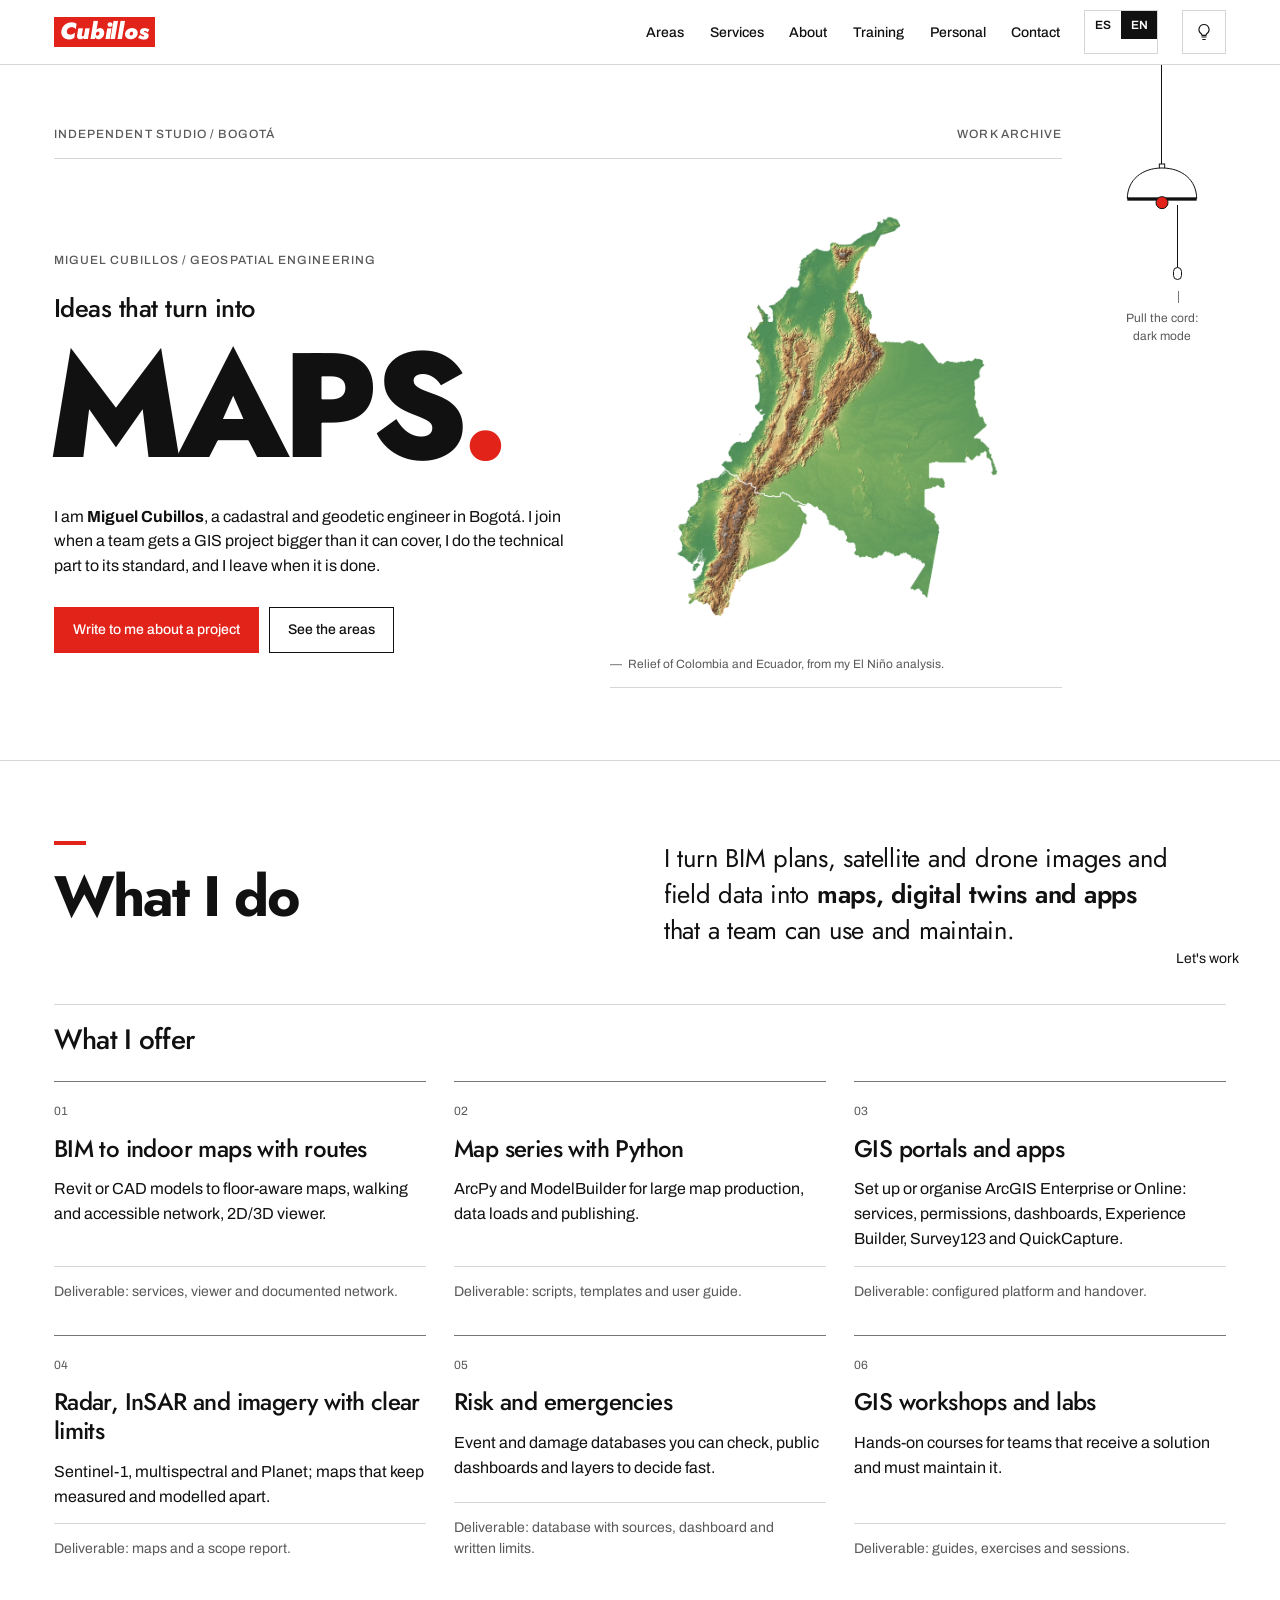
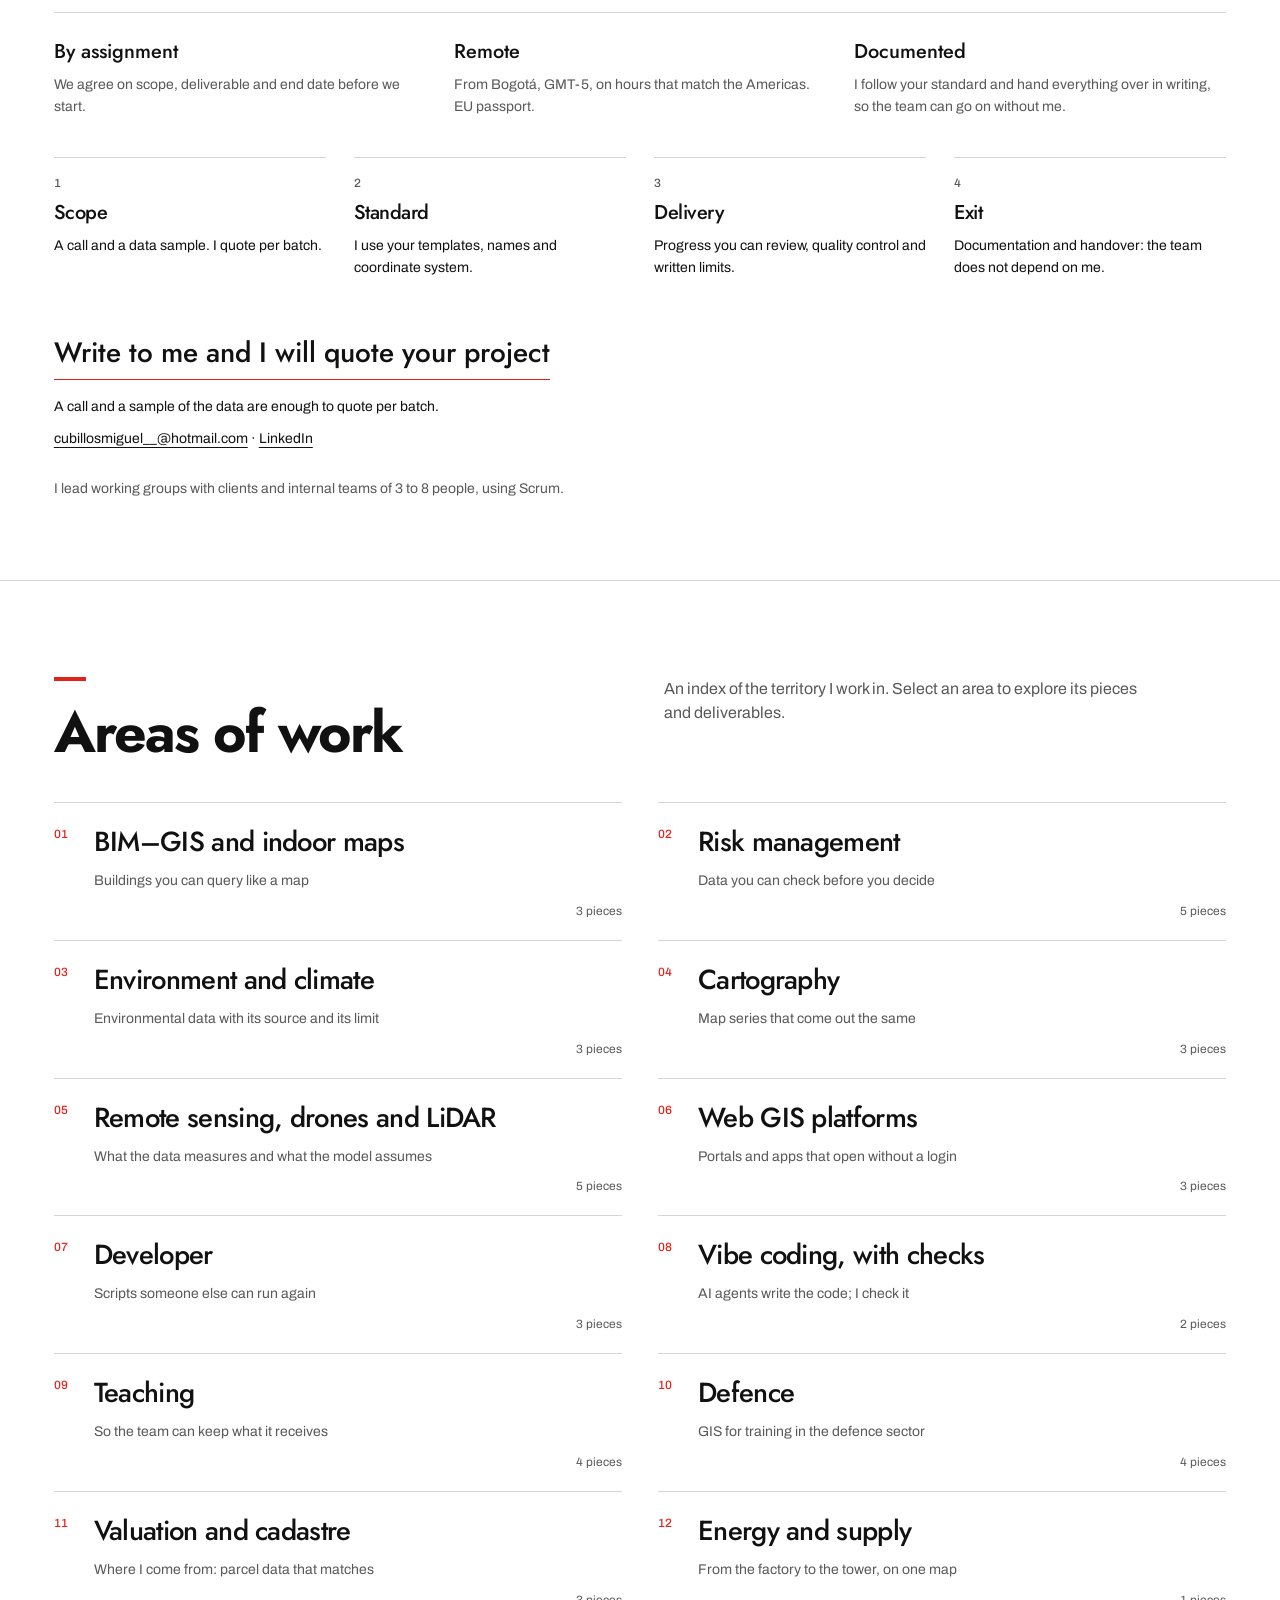
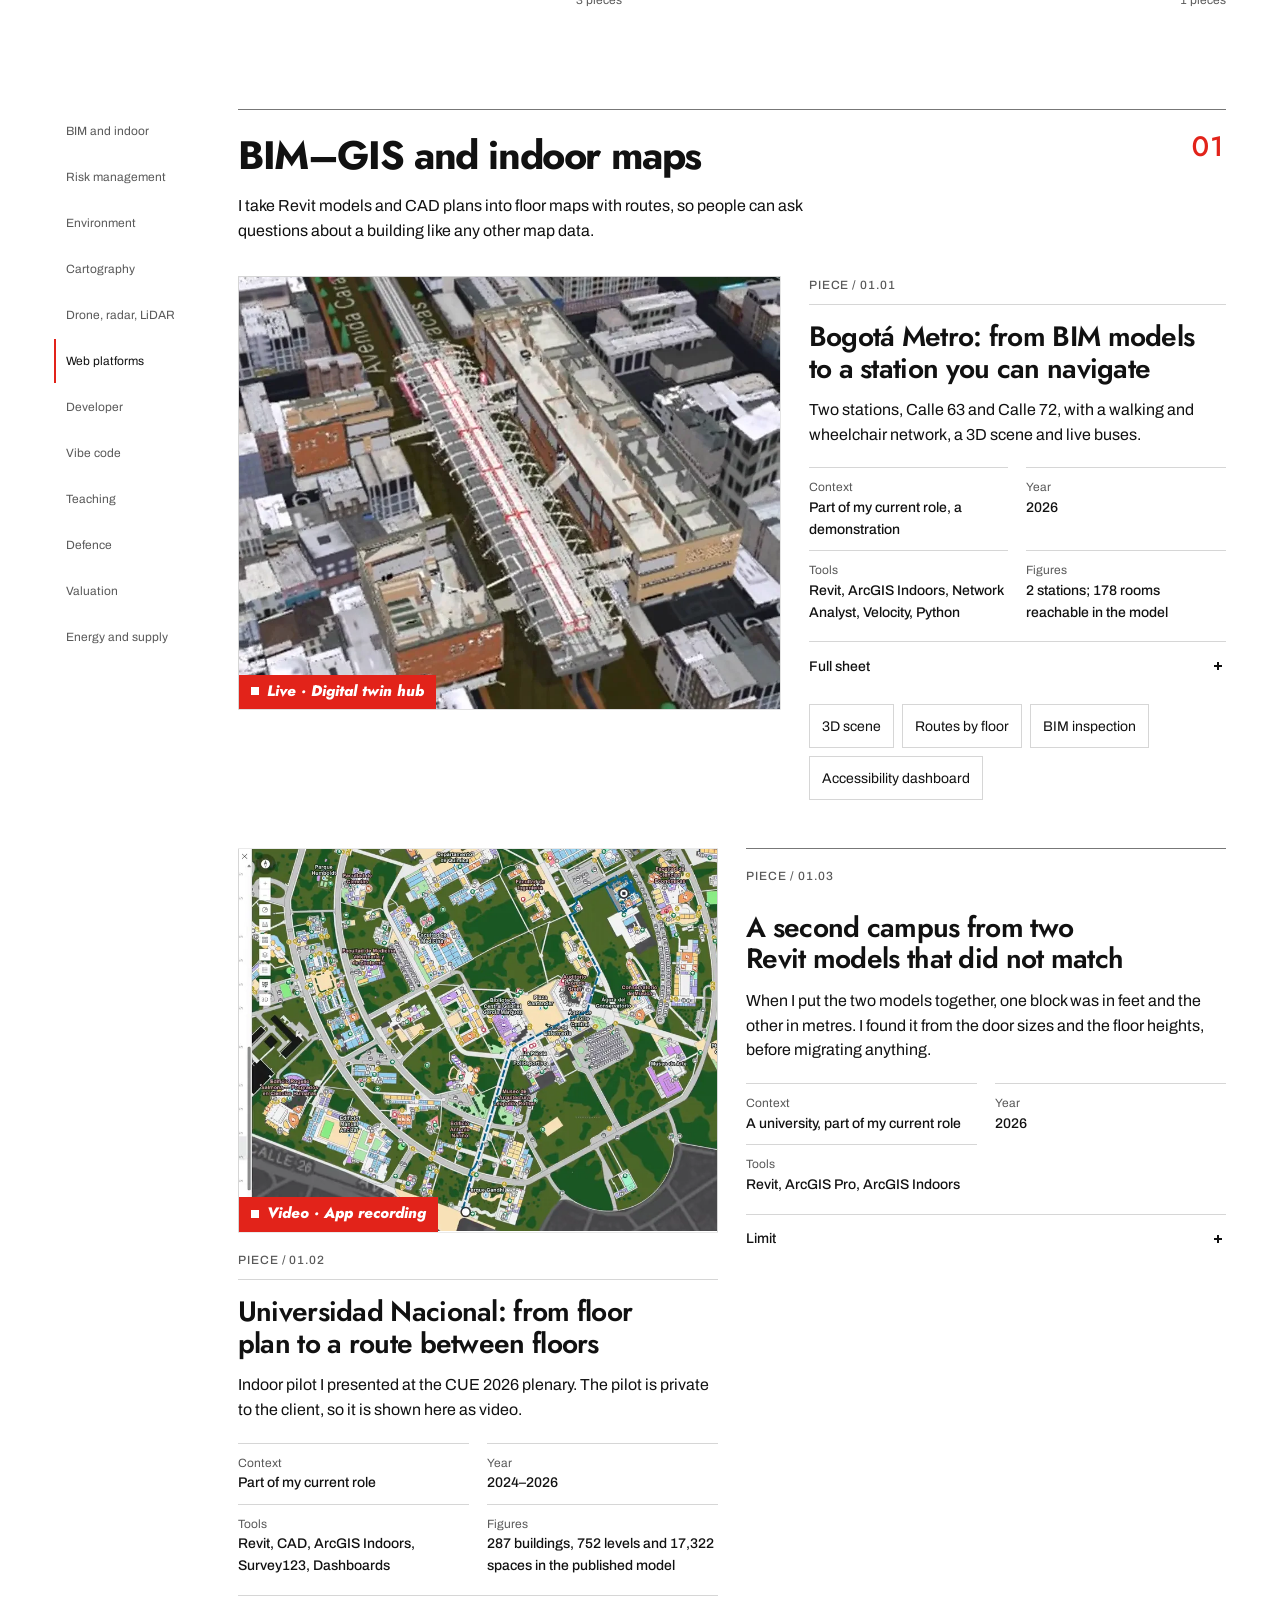
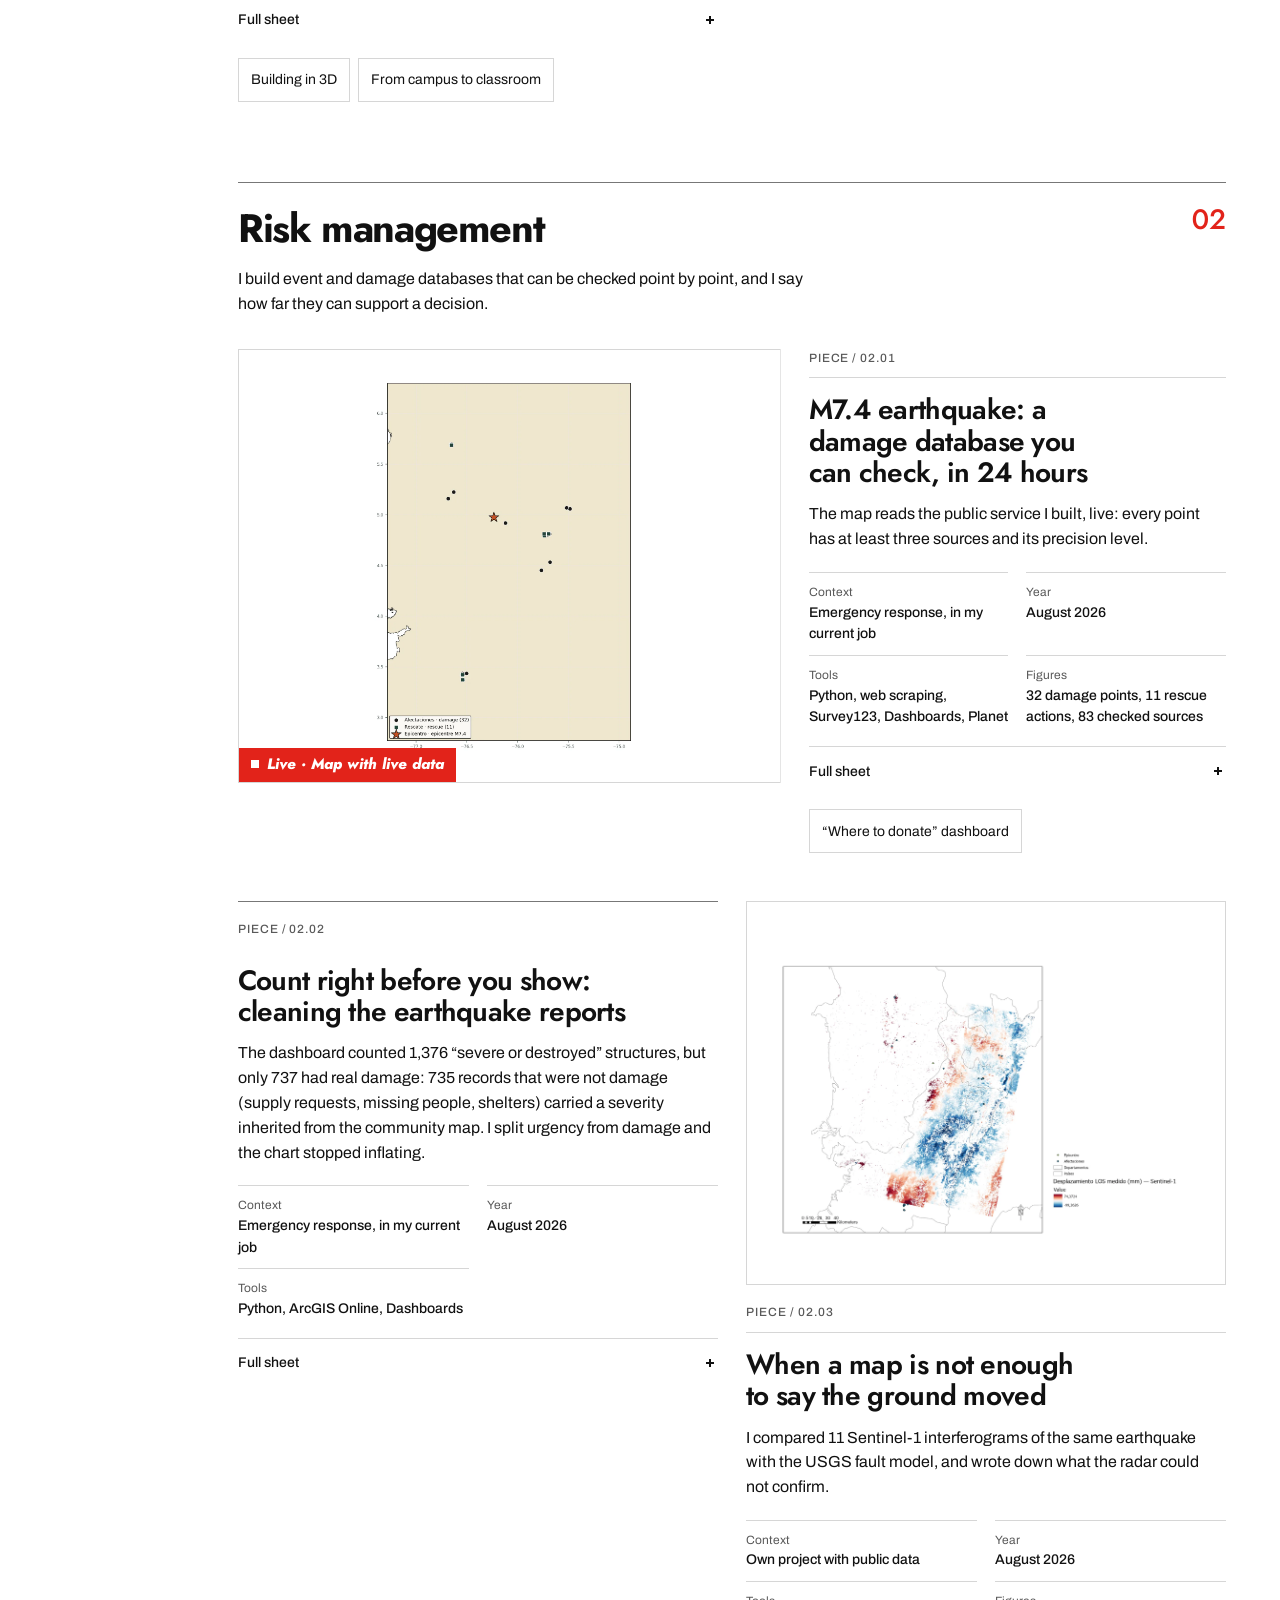
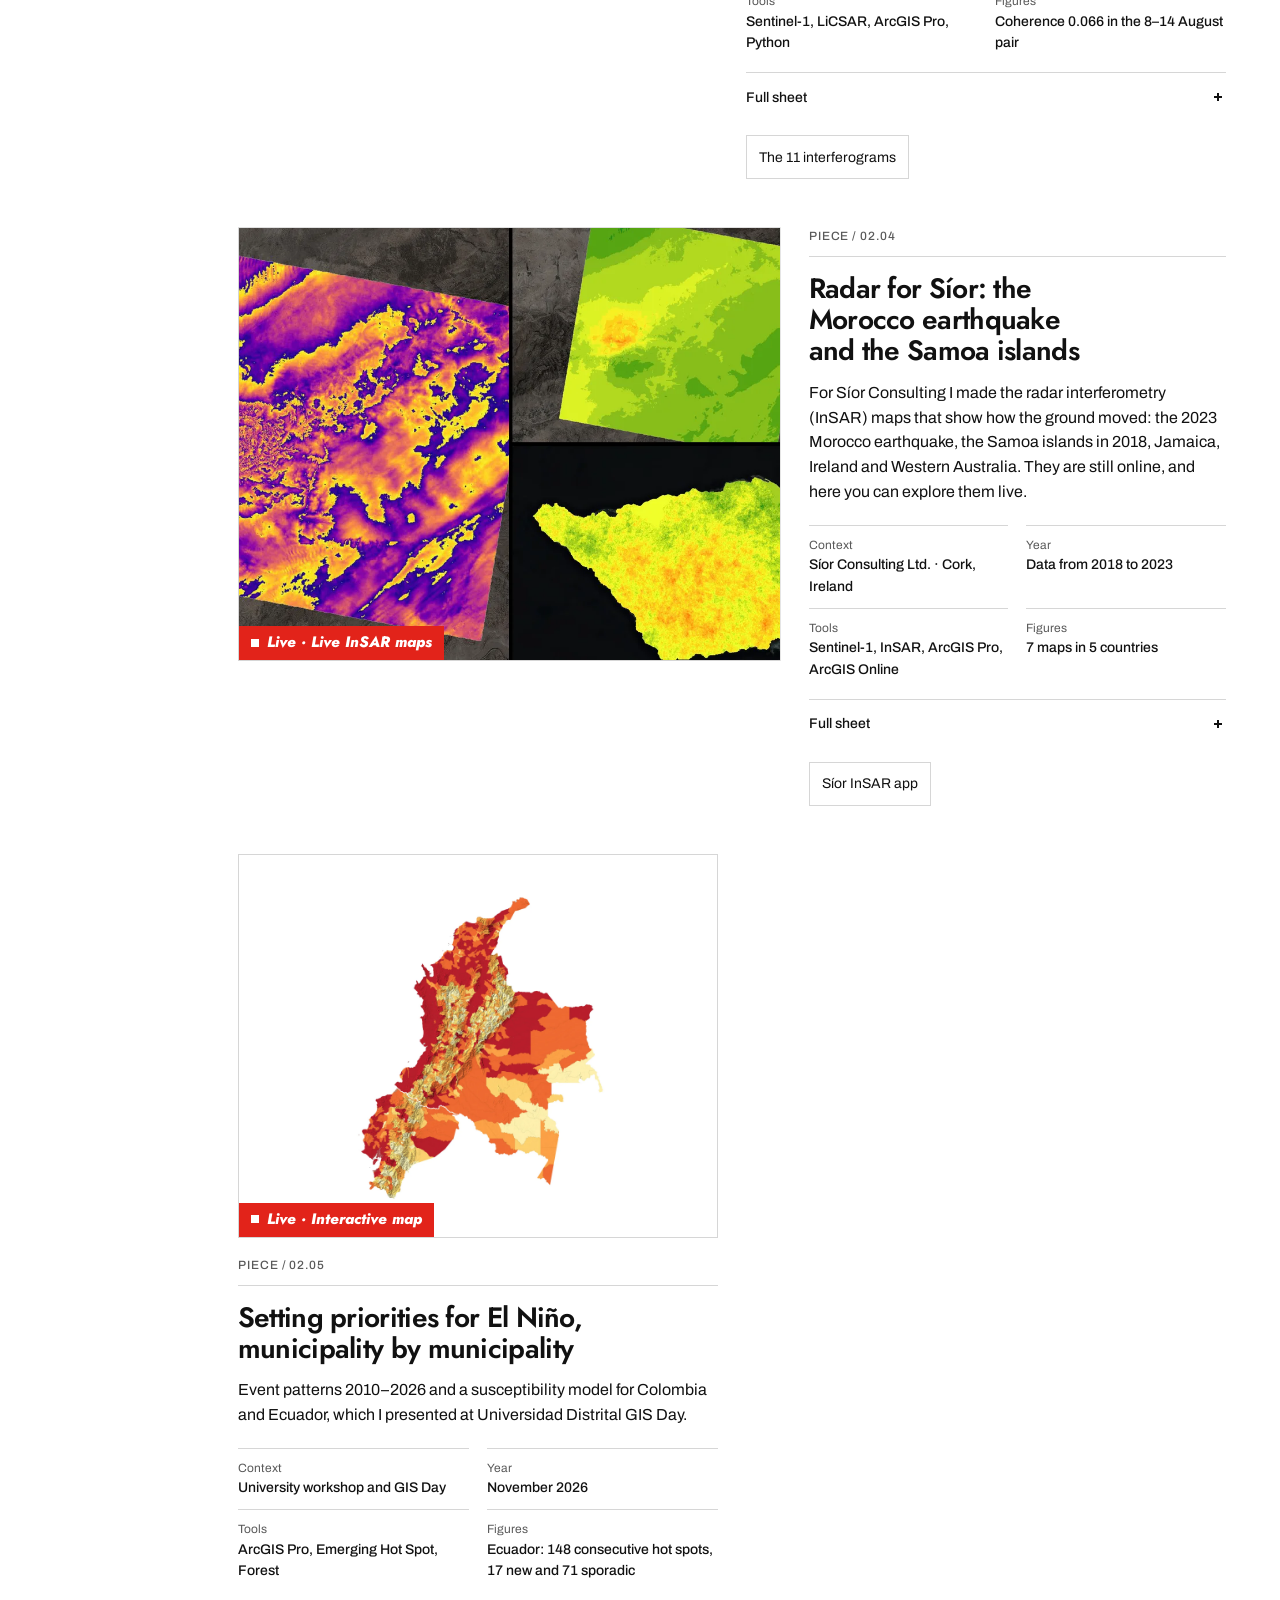
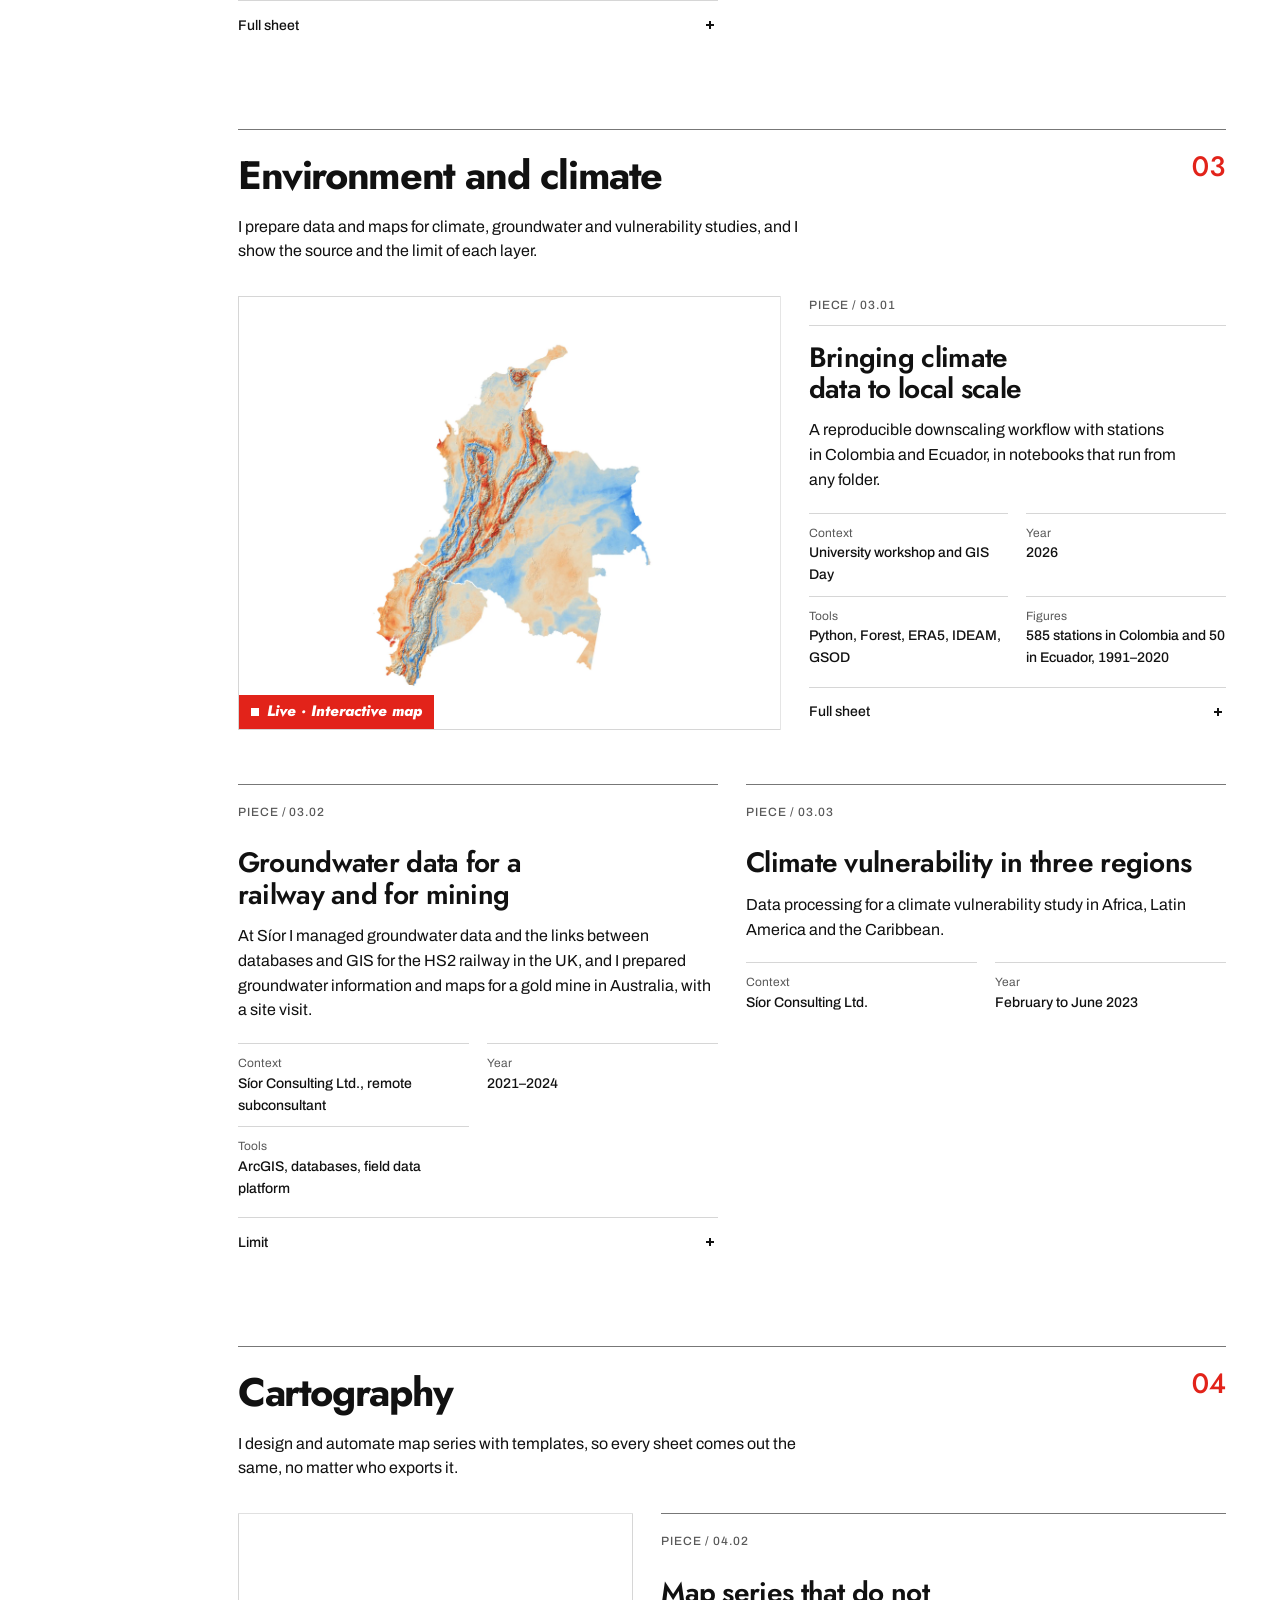
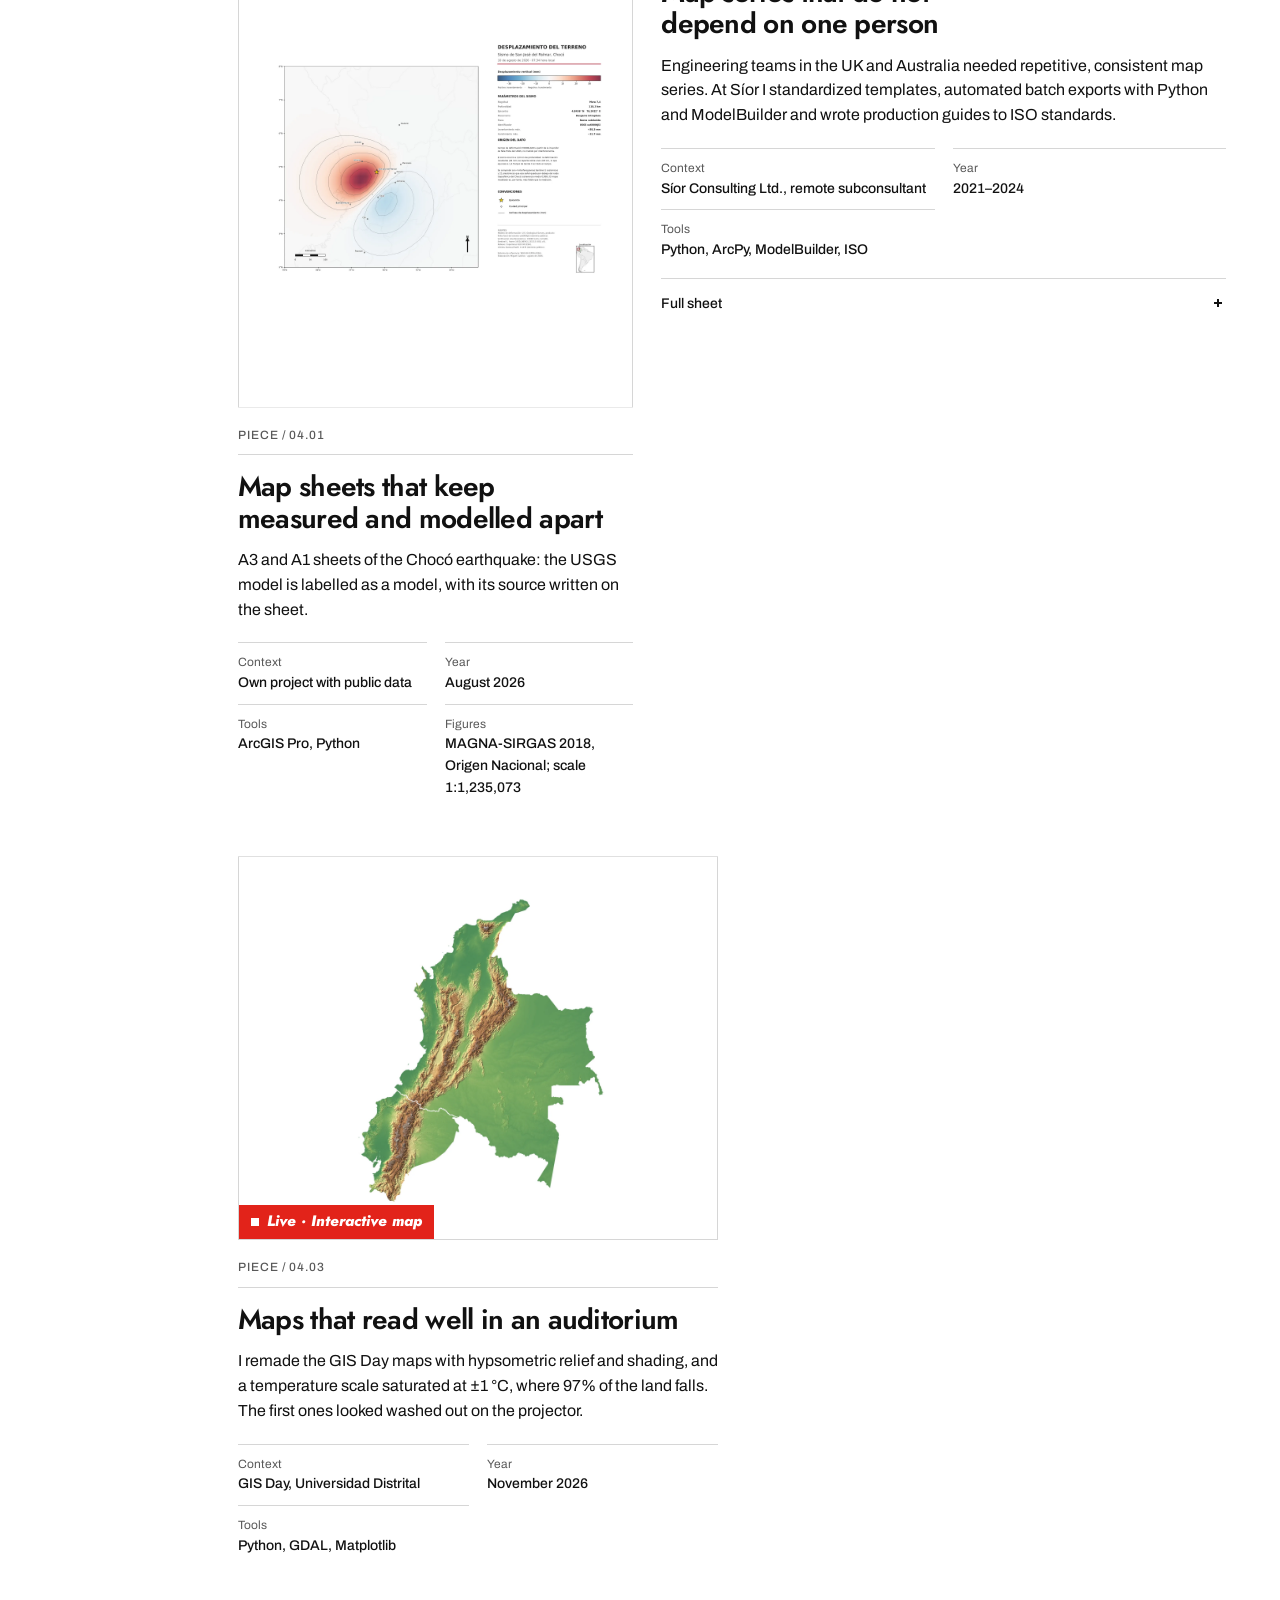
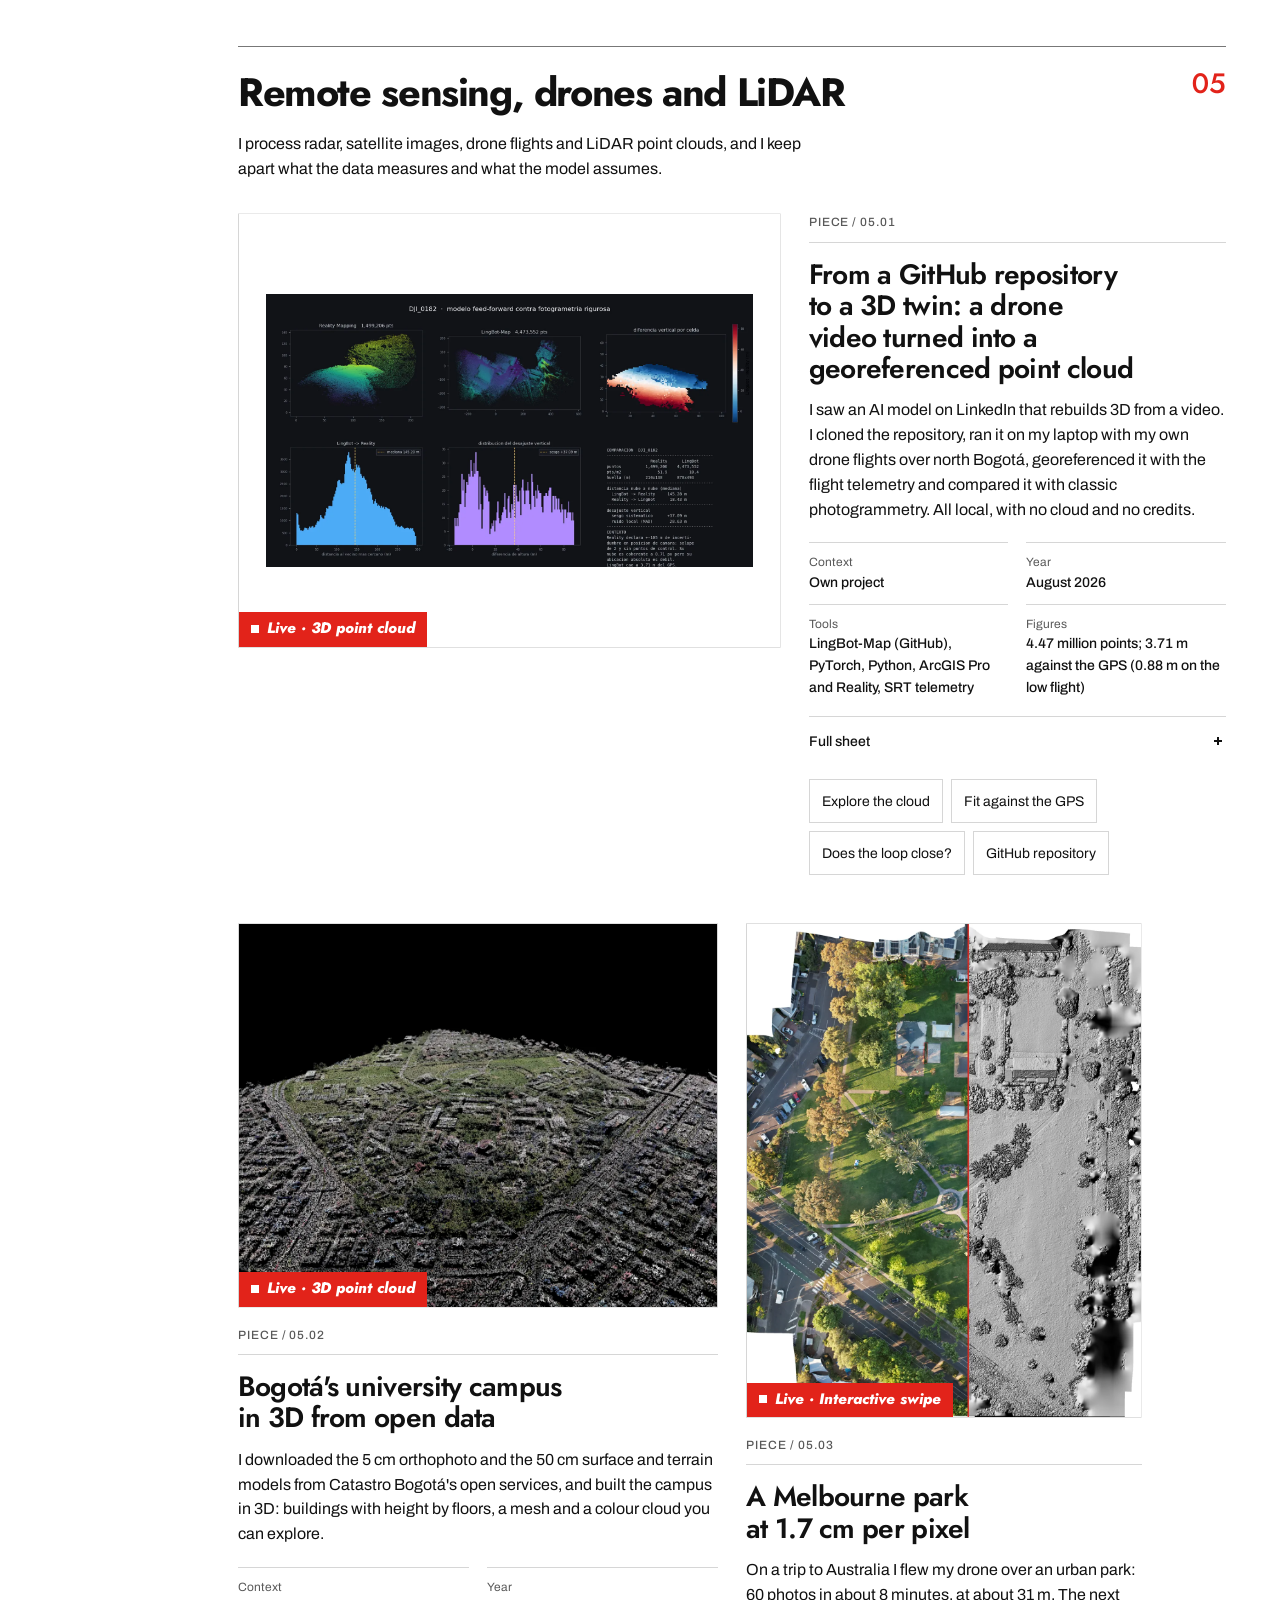
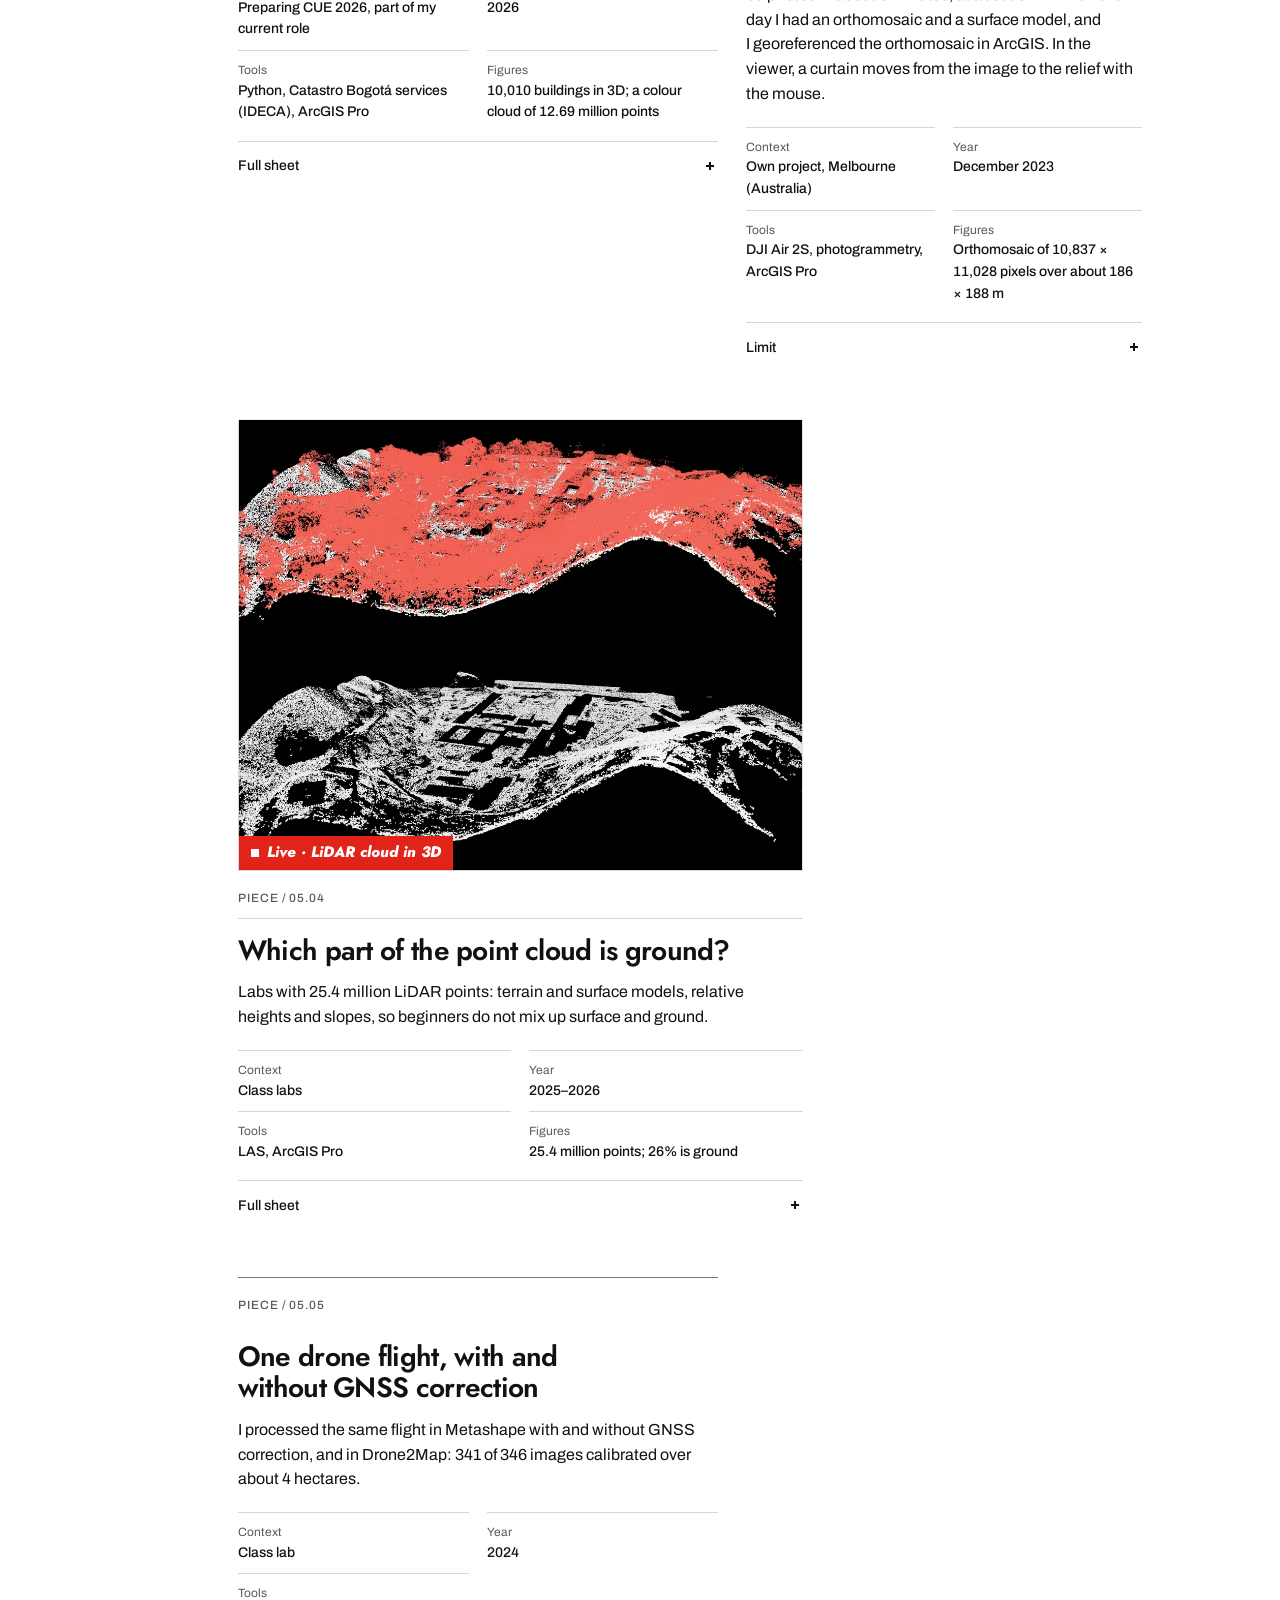
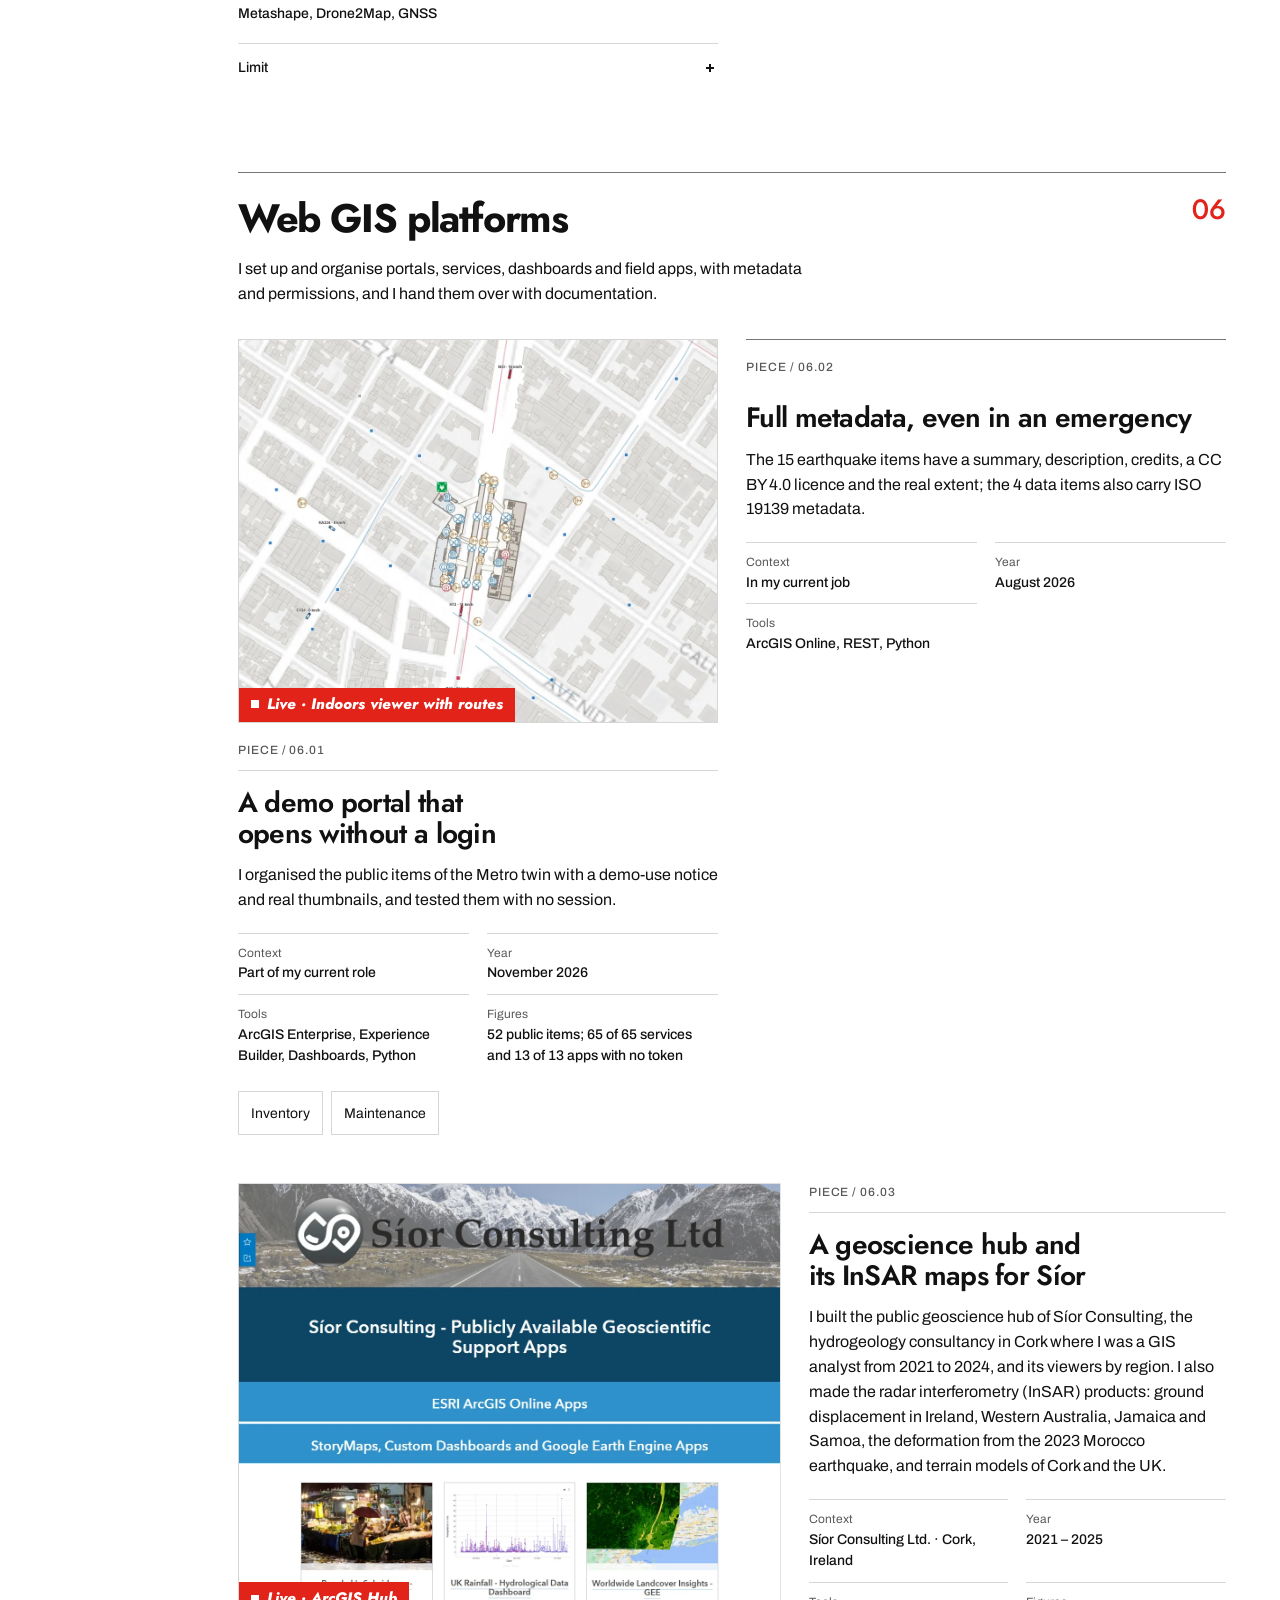
==== commit e9d058d6: "Menu con Formacion y Personal, Instagram en contacto, ficha de persona para buscadores, sitemap, rob" ====
--- a/index.html
+++ b/index.html
@@ -14,13 +14,14 @@
 <meta property="og:description" content="Ideas que se vuelven mapas: BIM a interiores, automatización, teledetección, riesgo, cartografía y docencia.">
 <meta property="og:url" content="https://cubillos22.github.io/">
 <meta property="og:image" content="https://cubillos22.github.io/assets/og-preview.jpg">
+<script type="application/ld+json">{"@context":"https://schema.org","@type":"Person","name":"Miguel Ángel Cubillos Cohecha","alternateName":"Miguel Cubillos","jobTitle":"Ingeniero catastral y geodesta · SIG","url":"https://cubillos22.github.io/","image":"https://cubillos22.github.io/assets/og-preview.jpg","address":{"@type":"PostalAddress","addressLocality":"Bogotá","addressCountry":"CO"},"alumniOf":{"@type":"CollegeOrUniversity","name":"Universidad Distrital Francisco José de Caldas"},"knowsAbout":["SIG","GIS","ArcGIS","BIM","ArcGIS Indoors","Python","Teledetección","InSAR","LiDAR","Cartografía","Gestión del riesgo"],"sameAs":["https://www.linkedin.com/in/miguel-cubillos/","https://www.instagram.com/cubillos__/","https://github.com/cubillos22","https://scienti.minciencias.gov.co/cvlac/visualizador/generarCurriculoCv.do?cod_rh=0002532098"]}</script>
 <meta name="twitter:card" content="summary_large_image">
 <link rel="icon" href="assets/favicon.svg?v=2" type="image/svg+xml">
 <link rel="icon" href="assets/favicon-32.png?v=2" sizes="32x32" type="image/png">
 <link rel="apple-touch-icon" href="assets/apple-touch-icon.png?v=2">
 <link rel="preconnect" href="https://fonts.googleapis.com"><link rel="preconnect" href="https://fonts.gstatic.com" crossorigin>
 <link href="https://fonts.googleapis.com/css2?family=Jost:ital,wght@0,400..900;1,400..900&family=Archivo:wdth,wght@62..125,400..800&display=swap" rel="stylesheet">
-<link rel="stylesheet" href="assets/box.css?v=18">
+<link rel="stylesheet" href="assets/box.css?v=21">
 <script>/* tema e idioma antes de pintar, sin parpadeo */(function(h){try{var q=new URLSearchParams(location.search).get("lang"),l=q||localStorage.getItem("lang")||((navigator.language||"es").slice(0,2)=="es"?"es":"en"),s=localStorage.getItem("light"),on=s?s=="1":!matchMedia("(prefers-color-scheme: dark)").matches;h.lang=h.dataset.lang=l;h.dataset.theme=on?"light":"dark";h.classList.toggle("lamp-on",on)}catch(e){}})(document.documentElement)</script>
 </head>
 <body>
@@ -32,6 +33,8 @@
   <a href="#areas"><span lang="es">Áreas</span><span lang="en">Areas</span></a>
   <a href="#servicios"><span lang="es">Encargos</span><span lang="en">Services</span></a>
   <a href="#sobre"><span lang="es">Sobre mí</span><span lang="en">About</span></a>
+  <a href="#formacion"><span lang="es">Formación</span><span lang="en">Training</span></a>
+  <a href="#personal"><span lang="es">Personal</span><span lang="en">Personal</span></a>
   <a href="#contacto"><span lang="es">Contacto</span><span lang="en">Contact</span></a>
  </nav>
  <button class="lang-toggle" type="button" aria-pressed="false" aria-label="Cambiar a inglés" data-label-en="Switch to Spanish" data-cursor="Idioma" data-cursor-en="Language"><span class="o" data-l="es">ES</span><span class="o" data-l="en">EN</span><i aria-hidden="true"></i></button>
@@ -178,6 +181,35 @@
  <dl class="skills"><div><dt><span lang="es">SIG y bases espaciales</span><span lang="en">GIS and spatial databases</span></dt><dd><span lang="es">ArcGIS Pro, Enterprise y Online, QGIS, PostgreSQL/PostGIS, SQL; geodatabases, topología y sistemas de coordenadas.</span><span lang="en">ArcGIS Pro, Enterprise and Online, QGIS, PostgreSQL/PostGIS, SQL; geodatabases, topology and coordinate systems.</span></dd></div><div><dt><span lang="es">Automatización</span><span lang="en">Automation</span></dt><dd><span lang="es">Python, ArcPy, ModelBuilder, Arcade, pandas, NumPy, Matplotlib, notebooks reproducibles.</span><span lang="en">Python, ArcPy, ModelBuilder, Arcade, pandas, NumPy, Matplotlib, reproducible notebooks.</span></dd></div><div><dt><span lang="es">BIM e interiores</span><span lang="en">BIM and indoor</span></dt><dd><span>Revit, AutoCAD, ArcGIS Indoors, Network Analyst, Survey123, Dashboards, Experience Builder, Velocity.</span></dd></div><div><dt><span lang="es">Teledetección y 3D</span><span lang="en">Remote sensing and 3D</span></dt><dd><span lang="es">SAR/InSAR, multiespectral, Planet, LiDAR, Metashape, Drone2Map, Pix4D, ArcGIS Reality, SNAP, ENVI.</span><span lang="en">SAR/InSAR, multispectral, Planet, LiDAR, Metashape, Drone2Map, Pix4D, ArcGIS Reality, SNAP, ENVI.</span></dd></div></dl>
 </div>
 </section>
+<section class="sec wrap formacion" id="formacion" aria-labelledby="h-formacion">
+<div class="head"><h2 id="h-formacion"><span lang="es">Formación y certificados</span><span lang="en">Training and certificates</span></h2><p><span lang="es">Todo lo que he estudiado después de la universidad, con certificado a mi nombre: cursos de Esri con instructor y en línea, liderazgo, docencia y las charlas que he dado.</span><span lang="en">Everything I have studied after university, with a certificate in my name: Esri courses with an instructor and online, leadership, teaching and the talks I have given.</span></p></div>
+<div class="edu-stats"><div><b>13</b><small><span lang="es">cursos con instructor de Esri · 240 h</span><span lang="en">instructor-led Esri courses · 240 h</span></small></div><div><b>49</b><small><span lang="es">cursos de Esri Academy</span><span lang="en">Esri Academy courses</span></small></div><div><b>13</b><small><span lang="es">cursos de liderazgo y comunicación</span><span lang="en">leadership and communication courses</span></small></div><div><b>120 h</b><small><span lang="es">diplomado en docencia universitaria</span><span lang="en">diploma in university teaching</span></small></div></div>
+<div class="edu-grid">
+ <div>
+  <h3 class="edu-h"><span lang="es">Esri · cursos con instructor</span><span lang="en">Esri · instructor-led courses</span></h3>
+  <p class="edu-sub"><span lang="es">Centro autorizado de entrenamiento de Esri · 2024–2025</span><span lang="en">Esri authorised training centre · 2024–2025</span></p>
+  <ul class="edu-list"><li><span translate="no">ArcGIS Pro: Essential Workflows</span><i>24 h · <span lang="es">ago 2024</span><span lang="en">Aug 2024</span></i></li><li><span translate="no">ArcGIS Enterprise: Configurando un despliegue base</span><i>16 h · <span lang="es">dic 2024</span><span lang="en">Dec 2024</span></i></li><li><span translate="no">ArcGIS Online: Essential Workflows</span><i>24 h · <span lang="es">mar 2025</span><span lang="en">Mar 2025</span></i></li><li><span translate="no">Creating Maps and Visualizations with ArcGIS</span><i>24 h · <span lang="es">mar 2025</span><span lang="en">Mar 2025</span></i></li><li><span translate="no">Spatial Analysis with ArcGIS Pro</span><i>24 h · <span lang="es">mar 2025</span><span lang="en">Mar 2025</span></i></li><li><span translate="no">Preparing Data for GIS Applications</span><i>16 h · <span lang="es">mar 2025</span><span lang="en">Mar 2025</span></i></li><li><span translate="no">Introducción a ArcGIS Urban</span><i>8 h · <span lang="es">mar 2025</span><span lang="en">Mar 2025</span></i></li><li><span translate="no">Managing Geospatial Data in ArcGIS</span><i>16 h · <span lang="es">mar 2025</span><span lang="en">Mar 2025</span></i></li><li><span translate="no">ArcGIS Enterprise: Configuring a Base Deployment</span><i>16 h · <span lang="es">jun 2025</span><span lang="en">Jun 2025</span></i></li><li><span translate="no">Imagery Analysis in ArcGIS Pro</span><i>16 h · <span lang="es">jun 2025</span><span lang="en">Jun 2025</span></i></li><li><span translate="no">Creating Python Scripts for ArcGIS</span><i>24 h · <span lang="es">jun 2025</span><span lang="en">Jun 2025</span></i></li><li><span translate="no">Sharing Content to ArcGIS Enterprise</span><i>16 h · <span lang="es">jun 2025</span><span lang="en">Jun 2025</span></i></li><li><span translate="no">Deploying and Maintaining a Multiuser Geodatabase</span><i>16 h · <span lang="es">jun 2025</span><span lang="en">Jun 2025</span></i></li></ul>
+ </div>
+ <div>
+  <h3 class="edu-h"><span lang="es">Esri Academy · por tema</span><span lang="en">Esri Academy · by topic</span></h3>
+  <p class="edu-sub"><span lang="es">Cursos en línea, laboratorios y un MOOC · 2018 y 2024–2026</span><span lang="en">Online courses, labs and one MOOC · 2018 and 2024–2026</span></p>
+  <div class="edu-acc"><details><summary><span><span lang="es">BIM y territorio</span><span lang="en">BIM and territory</span></span><i>4</i></summary><ul class="chips" translate="no"><li>Introduction to CAD and BIM Data</li><li>ArcGIS Indoors Basics</li><li>ArcGIS Urban: Sharing and Collaborating</li><li>ArcGIS Business Analyst Pro Basics</li></ul></details><details><summary><span><span lang="es">Datos y geodatabases</span><span lang="en">Data and geodatabases</span></span><i>8</i></summary><ul class="chips" translate="no"><li>Getting Started with the Geodatabase</li><li>Getting Started with Geodatabase Topology</li><li>Getting Started with Data Management</li><li>Introduction to Spatial Data</li><li>Introduction to Coordinate Systems</li><li>Querying Data Using ArcGIS Pro</li><li>Editing Basics in ArcGIS Pro</li><li>Map Layer Basics</li></ul></details><details><summary><span><span lang="es">Automatización y desarrollo</span><span lang="en">Automation and development</span></span><i>7</i></summary><ul class="chips" translate="no"><li>Python for Everyone</li><li>Python Tips and Tricks for ArcGIS</li><li>ArcGIS Notebooks Basics</li><li>Getting Started with Geoprocessing</li><li>Building Geoprocessing Models Using ArcGIS Pro</li><li>Automating Workflows Using ArcGIS Pro Tasks</li><li>Introduction to ArcGIS Arcade</li></ul></details><details><summary><span><span lang="es">Análisis espacial, GeoAI y 3D</span><span lang="en">Spatial analysis, GeoAI and 3D</span></span><i>10</i></summary><ul class="chips" translate="no"><li>Understanding GeoAI in ArcGIS</li><li>Classifying Objects Using Deep Learning in ArcGIS Pro</li><li>Suitability Modeling: Creating a Weighted Suitability Model</li><li>Introduction to Overlay Analysis</li><li>Introduction to Proximity Analysis</li><li>Processing Raster Data Using ArcGIS Pro</li><li>Managing Raster Data Using ArcGIS</li><li>Authoring 3D Scenes</li><li>Creating 3D Features from Existing Data</li><li>Introduction to 3D Visualization</li></ul></details><details><summary><span><span lang="es">Administración y arquitectura</span><span lang="en">Administration and architecture</span></span><i>7</i></summary><ul class="chips" translate="no"><li>Administering ArcGIS Online Members</li><li>Administering ArcGIS Online Content</li><li>Configuring an ArcGIS Online Organization</li><li>Monitoring an ArcGIS Online Organization</li><li>Support Services: Deploying ArcGIS Enterprise in the Cloud</li><li>The Systems Approach to ArcGIS: An Introduction</li><li>The Systems Approach to ArcGIS: Architecture of ArcGIS</li></ul></details><details><summary><span><span lang="es">Cartografía y publicación</span><span lang="en">Cartography and publishing</span></span><i>11</i></summary><ul class="chips" translate="no"><li>Cartography (MOOC, 6 semanas)</li><li>GIS Basics</li><li>ArcGIS Pro Basics</li><li>ArcGIS Online Basics</li><li>Creating a Map Layout</li><li>Creating a Map Series in ArcGIS Pro</li><li>Symbolizing Map Layers</li><li>Labeling Map Features</li><li>Creating a Web Map in ArcGIS Pro</li><li>Sharing Maps and Layers with ArcGIS Pro</li><li>Creating Vector Tiles in ArcGIS Pro</li></ul></details><details><summary><span><span lang="es">Captura de datos y docencia</span><span lang="en">Field data and teaching</span></span><i>2</i></summary><ul class="chips" translate="no"><li>Collecting and Visualizing Data with ArcGIS QuickCapture</li><li>Teaching with GIS: Field Data Collection Using ArcGIS</li></ul></details></div>
+ </div>
+</div>
+<div class="edu-grid">
+ <div>
+  <h3 class="edu-h"><span lang="es">Otros cursos</span><span lang="en">Other courses</span></h3>
+  <dl class="edu-other"><div><dt><span lang="es">Teledetección</span><span lang="en">Remote sensing</span></dt><dd><span lang="es">Fundamentos de la Teledetección (Percepción Remota), NASA ARSET.</span><span lang="en">Fundamentals of Remote Sensing, NASA ARSET (in Spanish).</span></dd></div><div><dt><span lang="es">Inteligencia artificial</span><span lang="en">Artificial intelligence</span></dt><dd><span lang="es">Aspectos básicos de la inteligencia artificial, Microsoft Learn · 2026.</span><span lang="en">Fundamentals of artificial intelligence, Microsoft Learn · 2026.</span></dd></div><div><dt><span lang="es">Catastro, avalúos y gestión pública</span><span lang="en">Cadastre, valuation and public management</span></dt><dd><span lang="es">Registro Nacional de Avaluadores, 2021: avalúos inmobiliarios, valoración con incertidumbre de mercado y valoración de maquinaria, equipo y vehículos bajo NIIF y normas internacionales de valoración. Agencia Nacional de Tierras, 2021: limitaciones al dominio. Función Pública, 2020: MIPG.</span><span lang="en">Registro Nacional de Avaluadores, 2021: real estate valuation, valuation under market uncertainty, and valuation of machinery, equipment and vehicles under IFRS and international valuation standards. Agencia Nacional de Tierras, 2021: limits on land ownership. Función Pública, 2020: MIPG (public management model).</span></dd></div><div><dt><span lang="es">Docencia</span><span lang="en">Teaching</span></dt><dd><span lang="es">Diplomado en Docencia y Didáctica Universitaria, Politécnico Superior de Colombia, 120 horas · 2026.</span><span lang="en">Diploma in University Teaching, Politécnico Superior de Colombia, 120 hours · 2026.</span></dd></div></dl>
+  <details class="crehana"><summary><span><span lang="es">Liderazgo y comunicación · Crehana</span><span lang="en">Leadership and communication · Crehana</span></span><i>13</i></summary><ul class="chips"><li>Liderazgo para el futuro: los atributos del liderazgo</li><li>Liderazgo para el futuro: ¿hacia dónde vamos?</li><li>¿Líder se nace o se hace?</li><li>Liderazgo en tiempos de cambios</li><li>Inteligencia emocional para el liderazgo efectivo</li><li>Comunicación y liderazgo en la era digital</li><li>Comunicación asertiva y empática</li><li>Comunicación no verbal: el lenguaje del cuerpo en la oratoria</li><li>Comunica tus ideas con seguridad</li><li>Negociación y comunicación estratégica</li><li>Desarrollo de un plan estratégico</li><li>Planificación de operaciones</li><li>Pensamiento divergente para la innovación</li></ul></details>
+  <h3 class="edu-h"><span lang="es">Idiomas</span><span lang="en">Languages</span></h3>
+  <p class="edu-lang"><span lang="es">Español nativo. Inglés conversacional (B1): tres años trabajando en inglés con equipos del Reino Unido e Irlanda.</span><span lang="en">Spanish, native. English, conversational (B1): three years working in English with teams in the UK and Ireland.</span></p>
+ </div>
+ <div>
+  <h3 class="edu-h"><span lang="es">Charlas y talleres</span><span lang="en">Talks and workshops</span></h3>
+  <ol class="timeline edu-talks"><li><span><span>2026</span></span><p><span lang="es">Plenaria de la CUE 2026: «El territorio no termina en la puerta», ante más de 3.500 asistentes.</span><span lang="en">CUE 2026 plenary: “Territory does not end at the door”, to more than 3,500 people.</span></p></li><li><span><span>2026</span></span><p><span lang="es">GIS Day 2026 en la UDCA y en la Universidad Distrital: análisis predictivo de zonas susceptibles al fenómeno de El Niño.</span><span lang="en">GIS Day 2026 at UDCA and Universidad Distrital: predictive analysis of areas at risk from El Niño.</span></p></li><li><span><span>2025</span></span><p><span lang="es">CUE 2025: taller «ArcGIS Arcade AutonomIA: inteligencia en tu mapa», para usuarios sin experiencia en programación.</span><span lang="en">CUE 2025: workshop “ArcGIS Arcade AutonomIA: intelligence in your map”, for users with no coding experience.</span></p></li><li><span><span>2025</span></span><p><span lang="es">Planeta Esri: organicé y presenté los encuentros de Barranquilla, Bogotá, Manizales y Bucaramanga.</span><span lang="en">Planeta Esri: I organised and presented the events in Barranquilla, Bogotá, Manizales and Bucaramanga.</span></p></li><li><span><span>2025</span></span><p><span lang="es">Congreso internacional de inteligencia estratégica: «ArcGIS como aliado tecnológico en la inteligencia geográfica».</span><span lang="en">International strategic intelligence congress: “ArcGIS as a technology ally for geographic intelligence”.</span></p></li><li><span><span>2024</span></span><p><span lang="es">8.º GIS Day de la Universidad La Gran Colombia: «Transformando interiores con ArcGIS Indoors».</span><span lang="en">8th GIS Day at Universidad La Gran Colombia: “Transforming indoor spaces with ArcGIS Indoors”.</span></p></li></ol>
+ </div>
+</div>
+</section>
 <section class="sec wrap firmas" id="firmas" aria-labelledby="h-firmas">
 <div class="head"><h2 id="h-firmas" data-split><span lang="es">Con mi nombre</span><span lang="en">On the record</span></h2><p><span lang="es">Registros públicos donde aparece mi nombre, escritos por una universidad, el Estado, un portal o un colega. Cada tarjeta copia el texto tal como está y lleva a la fuente.</span><span lang="en">Public records that carry my name, written by a university, the State, a portal or a colleague. Each card copies the text as it is, in Spanish, and links to the source.</span></p></div>
 <ol class="firma-grid"><li><a href="https://repository.udistrital.edu.co/items/4fee34a4-6b49-4b79-8fe8-2d7d68c5f8f1" target="_blank" rel="noopener" data-cursor="Ver" data-cursor-en="See">
@@ -213,27 +245,33 @@
 </a></li></ol>
 </section>
 <section class="sec wrap personal" id="personal" aria-labelledby="h-personal">
-<div class="head"><h2 id="h-personal"><span lang="es">Fuera del mapa</span><span lang="en">Off the map</span></h2><p><span lang="es">Lo que hago cuando no estoy haciendo mapas: bici de ruta, conciertos, viajes y, una vez, saltar de un avión.</span><span lang="en">What I do when I am not making maps: road cycling, concerts, travel and, once, jumping out of a plane.</span></p></div>
-<div class="personal-grid">
- <div class="atlas-card">
-  <p class="atlas-k"><span lang="es">Donde he estado</span><span lang="en">Where I have been</span></p>
-  <div class="world-wrap" data-world="assets/img/mundo.svg" aria-hidden="true"></div>
-  <p class="atlas-n"><b>6</b> <span lang="es">países</span><span lang="en">countries</span></p>
-  <ul class="atlas-list"><li><span>Colombia</span></li><li><span lang="es">Perú</span><span lang="en">Peru</span></li><li><span lang="es">Brasil</span><span lang="en">Brazil</span></li><li><span lang="es">Irlanda</span><span lang="en">Ireland</span></li><li><span lang="es">Inglaterra</span><span lang="en">England</span></li><li><span>Australia</span></li></ul>
- </div>
- <ul class="board"><li class="pin"><figure><img src="assets/img/personal/paracaidas.webp" width="900" height="536" loading="lazy" decoding="async" alt="Miguel en caída libre, sonriendo, con el instructor detrás y el valle abajo." data-alt-en="Miguel in free fall, smiling, with the instructor behind him and the valley below."><figcaption><b><span lang="es">Salté en paracaídas</span><span lang="en">I went skydiving</span></b><span><span lang="es">Salto en tándem con Xielo, Colombia · mayo de 2023</span><span lang="en">Tandem jump with Xielo, Colombia · May 2023</span></span></figcaption></figure></li><li class="pin"><figure><img src="assets/img/personal/bici.webp" width="900" height="650" loading="lazy" decoding="async" alt="Bicicleta de ruta negra apoyada en un muro de ladrillo." data-alt-en="Black road bike leaning on a brick wall."><figcaption><b><span lang="es">Monto bici de ruta</span><span lang="en">I ride a road bike</span></b><span><span lang="es">La bici, lista para salir · 2023</span><span lang="en">The bike, ready to go · 2023</span></span></figcaption></figure></li><li class="pin txt"><p class="pin-big"><span lang="es">Conciertos</span><span lang="en">Concerts</span></p><p class="pin-m"><span lang="es">Me gustan en vivo, con el volumen alto y la gente cantando.</span><span lang="en">I like them live, loud and with the crowd singing.</span></p></li><li class="pin"><figure><img src="assets/img/personal/amazonas.webp" width="470" height="588" loading="lazy" decoding="async" alt="Selfi de Miguel con un mico sentado sobre su gorra." data-alt-en="Selfie of Miguel with a monkey sitting on his cap."><figcaption><b><span lang="es">Amazonas</span><span lang="en">The Amazon</span></b><span><span lang="es">Un mico decidió que mi gorra era suya · abril de 2022</span><span lang="en">A monkey decided my cap was his · April 2022</span></span></figcaption></figure></li><li class="pin"><figure><img src="assets/img/personal/camping.webp" width="900" height="569" loading="lazy" decoding="async" alt="Vista aérea de un campamento con carpas entre árboles." data-alt-en="Aerial view of a camp with tents among trees."><figcaption><b><span lang="es">Camping, visto desde mi dron</span><span lang="en">Camping, seen from my drone</span></b><span><span lang="es">Enero de 2024</span><span lang="en">January 2024</span></span></figcaption></figure></li><li class="pin"><figure><img src="assets/img/personal/peru.webp" width="900" height="463" loading="lazy" decoding="async" alt="Letrero azul de bienvenida a Perú sobre un parque." data-alt-en="Blue welcome sign to Peru over a park."><figcaption><b><span lang="es">Cruzando a Perú</span><span lang="en">Crossing into Peru</span></b><span><span lang="es">Frontera en el Amazonas · abril de 2022</span><span lang="en">Border in the Amazon · April 2022</span></span></figcaption></figure></li><li class="pin"><figure><img src="assets/img/personal/canon.webp" width="900" height="506" loading="lazy" decoding="async" alt="Cañón con un río de piedras entre montañas verdes, visto desde un dron." data-alt-en="Canyon with a stony river between green mountains, seen from a drone."><figcaption><b><span lang="es">Primer vuelo del año</span><span lang="en">First flight of the year</span></b><span><span lang="es">Un cañón desde el dron · 1 de enero de 2026</span><span lang="en">A canyon from the drone · 1 January 2026</span></span></figcaption></figure></li></ul>
-</div>
+<div class="head"><h2 id="h-personal"><span lang="es">Fuera del mapa</span><span lang="en">Off the map</span></h2><p><span lang="es">Lo que hago cuando no estoy haciendo mapas: bici de ruta, moto, conciertos, viajes y, una vez, saltar de un avión.</span><span lang="en">What I do when I am not making maps: road cycling, motorbikes, concerts, travel and, once, jumping out of a plane.</span></p></div>
+<div class="trips">
+ <div class="globe-col">
+  <div class="globe" data-globe="assets/viajes.json" role="img" aria-label="Globo con los países donde he estado y mis vuelos" data-label-en="Globe with the countries I have been to and my flights"></div>
+  <p class="globe-hint"><span lang="es">Arrastra para girar el mundo · toca una ciudad para ir a ella</span><span lang="en">Drag to spin the world · tap a city to fly there</span></p>
+ </div>
+ <div class="trips-info">
+  <div class="trip-stats"><div><b>14</b><small><span lang="es">países</span><span lang="en">countries</span></small></div><div><b>29</b><small><span lang="es">ciudades</span><span lang="en">cities</span></small></div><div><b><span lang="es">4</span><span lang="en">5</span></b><small><span lang="es">continentes</span><span lang="en">continents</span></small></div><div><b>≈<span lang="es">91.000</span><span lang="en">91,000</span></b><small><span lang="es">km en avión</span><span lang="en">km by plane</span></small></div></div>
+  <p class="trip-earth"><span lang="es">Unas 2,3 vueltas a la Tierra en 21 vuelos.</span><span lang="en">About 2.3 times around the Earth in 21 flights.</span></p>
+  <div class="twist"><p class="twist-k">Plot twist</p><p class="twist-t"><span lang="es">Me falta un vuelo de <b>Bangkok a Madrid</b> para decir que ya le di la vuelta al mundo en avión.</span><span lang="en">I still need one flight, <b>Bangkok to Madrid</b>, to say I have flown around the world.</span></p><p class="twist-m"><span lang="es">≈10.200 km · la línea roja punteada del globo</span><span lang="en">≈10,200 km · the dotted red line on the globe</span></p></div>
+  <ul class="trip-list"><li><b><span>Colombia</span></b><span><button type="button" data-goto="-74.072,4.711"><span>Bogotá</span></button><button type="button" data-goto="-69.94,-4.215"><span>Leticia</span></button><button type="button" data-goto="-70.37,-3.78"><span>Puerto Nariño</span></button></span></li><li><b><span lang="es">Perú</span><span lang="en">Peru</span></b><span><button type="button" data-goto="-69.957,-4.224"><span lang="es">Santa Rosa, Amazonas</span><span lang="en">Santa Rosa, Amazon</span></button></span></li><li><b><span lang="es">Brasil</span><span lang="en">Brazil</span></b><span><button type="button" data-goto="-69.938,-4.252"><span>Tabatinga</span></button></span></li><li><b><span lang="es">Estados Unidos</span><span lang="en">United States</span></b><span><button type="button" data-goto="-80.193,25.766"><span>Miami</span></button><button type="button" data-goto="-81.313,29.894"><span lang="es">San Agustín, Florida</span><span lang="en">St. Augustine, Florida</span></button></span></li><li><b><span>Venezuela</span></b><span><button type="button" data-goto="-66.904,10.481"><span>Caracas</span></button><button type="button" data-goto="-63.85,10.957"><span lang="es">Isla Margarita</span><span lang="en">Margarita Island</span></button><button type="button" data-goto="-71.144,8.589"><span>Mérida</span></button><button type="button" data-goto="-72.225,7.767"><span>San Cristóbal</span></button></span></li><li><b><span>Chile</span></b><span></span></li><li><b><span lang="es">Reino Unido</span><span lang="en">United Kingdom</span></b><span><button type="button" data-goto="-0.128,51.507"><span lang="es">Londres</span><span lang="en">London</span></button><button type="button" data-goto="-5.93,54.597"><span>Belfast</span></button></span></li><li><b><span lang="es">Irlanda</span><span lang="en">Ireland</span></b><span><button type="button" data-goto="-9.504,52.059"><span>Killarney</span></button></span></li><li><b><span lang="es">Francia</span><span lang="en">France</span></b><span><button type="button" data-goto="2.352,48.857"><span lang="es">París</span><span lang="en">Paris</span></button></span></li><li><b><span lang="es">Bélgica</span><span lang="en">Belgium</span></b><span><button type="button" data-goto="3.225,51.209"><span lang="es">Brujas</span><span lang="en">Bruges</span></button><button type="button" data-goto="4.367,51.091"><span>Boom · Tomorrowland</span></button></span></li><li><b><span lang="es">Países Bajos</span><span lang="en">Netherlands</span></b><span><button type="button" data-goto="4.904,52.367"><span lang="es">Ámsterdam</span><span lang="en">Amsterdam</span></button></span></li><li><b><span>Australia</span></b><span><button type="button" data-goto="144.963,-37.814"><span>Melbourne</span></button><button type="button" data-goto="145.23,-38.49"><span>Phillip Island</span></button><button type="button" data-goto="143.105,-38.665"><span lang="es">Doce Apóstoles</span><span lang="en">Twelve Apostles</span></button><button type="button" data-goto="151.215,-33.857"><span lang="es">Sídney</span><span lang="en">Sydney</span></button><button type="button" data-goto="153.026,-27.47"><span>Brisbane</span></button><button type="button" data-goto="153.4,-28.017"><span>Gold Coast</span></button></span></li><li><b><span lang="es">Singapur</span><span lang="en">Singapore</span></b><span><button type="button" data-goto="103.86,1.283"><span lang="es">Singapur</span><span lang="en">Singapore</span></button></span></li><li><b><span lang="es">Tailandia</span><span lang="en">Thailand</span></b><span><button type="button" data-goto="100.502,13.756"><span>Bangkok</span></button><button type="button" data-goto="98.985,18.788"><span>Chiang Mai</span></button><button type="button" data-goto="99.84,19.91"><span>Chiang Rai</span></button><button type="button" data-goto="98.778,7.74"><span lang="es">Islas Phi Phi</span><span lang="en">Phi Phi Islands</span></button></span></li></ul>
+  <p class="trip-note"><span lang="es">Vuelos aproximados: línea recta entre las ciudades de cada viaje, sin escalas. Lugares tomados de mi Instagram y de mis fotos.</span><span lang="en">Approximate flights: straight lines between the cities of each trip, without stopovers. Places taken from my Instagram and my photos.</span></p>
+ </div>
+</div>
+<ul class="board"><li class="pin"><figure><img src="assets/img/personal/phiphi.webp" width="764" height="765" loading="lazy" decoding="async" alt="Miguel sentado en la proa de un bote de cola larga en una laguna turquesa." data-alt-en="Miguel sitting on the bow of a long-tail boat in a turquoise lagoon."><figcaption><b><span lang="es">Islas Phi Phi</span><span lang="en">Phi Phi Islands</span></b><span><span lang="es">Laguna Pileh, Tailandia · diciembre de 2023</span><span lang="en">Pileh Lagoon, Thailand · December 2023</span></span></figcaption></figure></li><li class="pin"><figure><img src="assets/img/personal/sidney.webp" width="612" height="765" loading="lazy" decoding="async" alt="Miguel sentado en un muro junto a la Ópera de Sídney." data-alt-en="Miguel sitting on a wall next to the Sydney Opera House."><figcaption><b><span lang="es">Sídney</span><span lang="en">Sydney</span></b><span><span lang="es">Frente a la Ópera · enero de 2024</span><span lang="en">In front of the Opera House · January 2024</span></span></figcaption></figure></li><li class="pin txt"><p class="pin-big"><span lang="es">Salté en paracaídas</span><span lang="en">I went skydiving</span></p><p class="pin-q"><span lang="es">«¡Esta vaina te hace sentir vivo!»</span><span lang="en">“This makes you feel alive!”</span></p><p class="pin-m"><span lang="es">Lo que escribí después del salto · Xielo, Colombia · mayo de 2023</span><span lang="en">What I wrote after the jump · Xielo, Colombia · May 2023</span></p></li><li class="pin"><figure><img src="assets/img/personal/paris.webp" width="612" height="765" loading="lazy" decoding="async" alt="Miguel de noche frente a la torre Eiffel iluminada con los aros olímpicos." data-alt-en="Miguel at night in front of the lit Eiffel Tower with the Olympic rings."><figcaption><b><span lang="es">París</span><span lang="en">Paris</span></b><span><span lang="es">La torre Eiffel con los aros olímpicos · agosto de 2024</span><span lang="en">The Eiffel Tower with the Olympic rings · August 2024</span></span></figcaption></figure></li><li class="pin"><figure><img src="assets/img/personal/canguro.webp" width="612" height="765" loading="lazy" decoding="async" alt="Miguel agachado junto a un canguro en un parque de fauna." data-alt-en="Miguel crouching next to a kangaroo in a wildlife park."><figcaption><b><span lang="es">Un canguro y yo</span><span lang="en">A kangaroo and me</span></b><span><span lang="es">Phillip Island, Australia · noviembre de 2023</span><span lang="en">Phillip Island, Australia · November 2023</span></span></figcaption></figure></li><li class="pin"><figure><img src="assets/img/personal/bici.webp" width="574" height="765" loading="lazy" decoding="async" alt="Miguel en bicicleta de ruta con casco, subiendo una carretera de montaña." data-alt-en="Miguel on a road bike with a helmet, climbing a mountain road."><figcaption><b><span lang="es">Monto bici de ruta</span><span lang="en">I ride a road bike</span></b><span><span lang="es">Subiendo en carretera · 2026</span><span lang="en">Climbing on the road · 2026</span></span></figcaption></figure></li><li class="pin"><figure><img src="assets/img/personal/tomorrowland.webp" width="764" height="322" loading="lazy" decoding="async" alt="Escenario principal de Tomorrowland iluminado de noche." data-alt-en="Tomorrowland main stage lit up at night."><figcaption><b><span>Tomorrowland</span></b><span><span lang="es">Me gustan los conciertos; este fue en Bélgica · julio de 2024</span><span lang="en">I like concerts; this one was in Belgium · July 2024</span></span></figcaption></figure></li><li class="pin ig"><a href="https://www.instagram.com/cubillos__/" target="_blank" rel="noopener"><span class="ig-k">Instagram</span><span class="ig-h">@cubillos__</span><span class="ig-m"><span lang="es">Aquí van solo algunas. El resto de viajes, bici y conciertos está en mi Instagram.</span><span lang="en">Here are just a few. The rest of my trips, bike rides and concerts are on my Instagram.</span></span><span class="ig-go"><span lang="es">Ver mi Instagram</span><span lang="en">See my Instagram</span> <b aria-hidden="true">↗</b></span></a></li></ul>
 </section>
 <section class="contact wrap" id="contacto" aria-labelledby="h-contact">
 <h2 id="h-contact"><span lang="es"><span class="kb">Cuéntame</span><span class="kb">qué le falta</span><span class="kb">a tu proyecto.</span></span><span lang="en"><span class="kb">Tell me what</span><span class="kb">your project</span><span class="kb">is missing.</span></span></h2>
 <a class="mail" href="mailto:cubillosmiguel__@hotmail.com?subject=Proyecto%20SIG" translate="no">cubillosmiguel__@hotmail.com</a>
 <span class="hint"><span lang="es">Dos guiones bajos antes de la @.</span><span lang="en">Two underscores before the @.</span></span>
-<div class="ctas"><a class="btn solid" data-magnet href="mailto:cubillosmiguel__@hotmail.com?subject=Proyecto%20SIG"><span lang="es">Escribir un correo</span><span lang="en">Send an email</span></a><a class="btn" href="https://www.linkedin.com/in/miguel-cubillos/" target="_blank" rel="noopener">LinkedIn</a></div>
+<div class="ctas"><a class="btn solid" data-magnet href="mailto:cubillosmiguel__@hotmail.com?subject=Proyecto%20SIG"><span lang="es">Escribir un correo</span><span lang="en">Send an email</span></a><a class="btn" href="https://www.linkedin.com/in/miguel-cubillos/" target="_blank" rel="noopener">LinkedIn</a><a class="btn" href="https://www.instagram.com/cubillos__/" target="_blank" rel="noopener">Instagram</a></div>
 <footer class="foot"><span translate="no">Miguel Ángel Cubillos Cohecha</span><span><span lang="es">Bogotá, Colombia · trabajo remoto</span><span lang="en">Bogotá, Colombia · remote work</span></span><a href="#inicio"><span lang="es">Volver arriba</span><span lang="en">Back to top</span></a></footer>
 </section>
 </main>
 <a class="float-cta" href="mailto:cubillosmiguel__@hotmail.com?subject=Proyecto%20SIG" data-cursor="Escribir" data-cursor-en="Write"><i aria-hidden="true"></i><span lang="es">Trabajemos</span><span lang="en">Let's work</span></a>
-<script src="assets/estudio.js?v=18" defer></script>
-<script src="assets/vivo.js?v=18" defer></script>
+<script src="assets/estudio.js?v=21" defer></script>
+<script src="assets/vivo.js?v=21" defer></script>
+<script src="assets/mundo.js?v=21" defer></script>
 </body>
 </html>
--- a/assets/box.css
+++ b/assets/box.css
@@ -588,37 +588,83 @@
 .head h2::before,.offer h2::before{content:"";display:block;width:32px;height:4px;background:var(--red);margin-bottom:22px}
 .hero-word{letter-spacing:-.045em}
 
-/* Fuera del mapa: lado personal, tablero tipo Pinterest dentro del estilo sobrio */
-.personal-grid{display:grid;grid-template-columns:minmax(0,.9fr) minmax(0,2.1fr);gap:clamp(20px,3vw,40px);align-items:start;margin-top:8px}
-.atlas-card{position:sticky;top:96px;border:1px solid var(--line);border-radius:8px;padding:20px 20px 22px}
-.atlas-k{margin:0 0 14px;font:500 12px var(--text);letter-spacing:.08em;text-transform:uppercase;color:var(--muted)}
-.world-wrap{aspect-ratio:974/426}
-.world{display:block;width:100%;height:auto}
-.world .o path{fill:var(--soft);stroke:var(--bg);stroke-width:.6}
-.world .v path{fill:var(--red);stroke:var(--bg);stroke-width:.6;transition:opacity .25s}
-.world .v path:hover{opacity:.75}
-.atlas-n{margin:16px 0 10px;font:400 14px var(--text);color:var(--muted)}
-.atlas-n b{font:700 40px/1 var(--display);letter-spacing:-.03em;color:var(--ink);margin-right:6px}
-.atlas-list{list-style:none;margin:0;padding:0;display:flex;flex-wrap:wrap;gap:6px}
-.atlas-list li{font:500 13px var(--text);padding:5px 10px;border:1px solid var(--line);border-radius:999px}
-.board{list-style:none;margin:0;padding:0;columns:3 210px;column-gap:14px}
-.pin{break-inside:avoid;margin:0 0 14px;border-radius:8px;overflow:hidden;border:1px solid var(--soft);background:var(--bg);transition:transform .3s var(--out),box-shadow .3s var(--out)}
+/* Formación y certificados */
+.edu-stats{display:grid;grid-template-columns:repeat(4,minmax(0,1fr));gap:16px;border-top:1px solid var(--line);padding-top:18px;margin-bottom:clamp(28px,5vh,48px)}
+.edu-stats b{display:block;font:700 clamp(30px,3.4vw,48px)/1 var(--display);letter-spacing:-.035em;font-variant-numeric:tabular-nums}
+.edu-stats>div>small{display:block;margin-top:6px;font:400 13px/1.4 var(--text);color:var(--muted)}
+.edu-grid{display:grid;grid-template-columns:minmax(0,1fr) minmax(0,1fr);gap:clamp(24px,4vw,64px);margin-bottom:clamp(28px,5vh,48px);align-items:start}
+.edu-h{margin:0;font:700 20px/1.2 var(--display);letter-spacing:-.02em}
+.edu-h:not(:first-child){margin-top:28px}
+.edu-sub{margin:4px 0 12px;font:400 13px var(--text);color:var(--muted)}
+.edu-list{list-style:none;margin:0;padding:0}
+.edu-list li{display:flex;justify-content:space-between;gap:16px;padding:9px 0;border-top:1px solid var(--soft);font:500 14px/1.35 var(--text)}
+.edu-list li>i{font-style:normal;color:var(--muted);white-space:nowrap;font-variant-numeric:tabular-nums}
+.edu-acc details,.crehana{border-top:1px solid var(--soft)}
+.edu-acc details:last-child{border-bottom:1px solid var(--soft)}
+.edu-acc summary,.crehana summary{list-style:none;cursor:pointer;display:flex;justify-content:space-between;align-items:center;gap:12px;padding:11px 0;font:600 15px var(--text)}
+.edu-acc summary::-webkit-details-marker,.crehana summary::-webkit-details-marker{display:none}
+.edu-acc summary>i,.crehana summary>i{font-style:normal;font:500 13px var(--text);color:var(--muted);display:flex;align-items:center;gap:10px}
+.edu-acc summary>i::after,.crehana summary>i::after{content:"+";font:400 18px/1 var(--text);color:var(--red);transition:transform .25s var(--out)}
+.edu-acc details[open] summary>i::after,.crehana[open] summary>i::after{transform:rotate(45deg)}
+.edu-acc summary:hover,.crehana summary:hover{color:var(--red)}
+.chips{list-style:none;margin:0 0 14px;padding:0;display:flex;flex-wrap:wrap;gap:6px}
+.chips li{font:400 13px/1.3 var(--text);padding:5px 10px;border:1px solid var(--soft);border-radius:999px}
+.edu-other{margin:12px 0 18px}
+.edu-other>div{padding:10px 0;border-top:1px solid var(--soft)}
+.edu-other dt{font:600 14px var(--text)}
+.edu-other dd{margin:4px 0 0;font:400 14px/1.5 var(--text);color:var(--muted)}
+.crehana{border-bottom:1px solid var(--soft)}
+.edu-lang{margin:8px 0 0;font:400 15px/1.55 var(--text)}
+.edu-talks{margin-top:12px}
+@media(max-width:900px){.edu-grid{grid-template-columns:minmax(0,1fr)}.edu-stats{grid-template-columns:repeat(2,minmax(0,1fr))}}
+@media(max-width:640px){.edu-list li{flex-direction:column;gap:2px}}
+
+/* Fuera del mapa: globo de viajes + tablero de Instagram */
+.trips{display:grid;grid-template-columns:minmax(0,1fr) minmax(0,1.05fr);gap:clamp(24px,4vw,64px);align-items:center;margin:8px 0 clamp(36px,6vh,64px)}
+.globe-col{max-width:520px;width:100%;justify-self:center}
+.globe{position:relative;aspect-ratio:1;width:100%;cursor:grab;touch-action:none;border-radius:50%}
+.globe:not(.is-ready){background:radial-gradient(circle at 50% 50%,var(--soft) 0 69%,transparent 70%)}
+.globe.is-drag{cursor:grabbing}
+.globe canvas{display:block}
+.globe-tip{position:absolute;left:0;top:0;pointer-events:none;background:var(--ink);color:var(--bg);font:500 12px var(--text);padding:4px 8px;border-radius:4px;white-space:nowrap;opacity:0;transition:opacity .15s}
+.globe-tip.on{opacity:1}
+.globe-hint{margin:14px 0 0;text-align:center;font:400 13px var(--text);color:var(--muted)}
+.trip-stats{display:grid;grid-template-columns:repeat(4,minmax(0,1fr));gap:12px;border-top:1px solid var(--line);padding-top:16px}
+.trip-stats b{display:block;font:700 clamp(28px,3.2vw,44px)/1 var(--display);letter-spacing:-.035em;font-variant-numeric:tabular-nums}
+.trip-stats>div>small{display:block;font:400 13px var(--text);color:var(--muted)}
+.trip-earth{margin:14px 0 0;font:400 14px var(--text);color:var(--muted)}
+.twist{margin:22px 0;padding:18px 20px;border-left:4px solid var(--red);background:color-mix(in srgb,var(--red) 7%,transparent);border-radius:0 8px 8px 0}
+.twist-k{margin:0;font:700 12px var(--text);letter-spacing:.1em;text-transform:uppercase;color:var(--red)}
+.twist-t{margin:6px 0 0;font:600 clamp(18px,1.6vw,22px)/1.3 var(--display);letter-spacing:-.01em}
+.twist-m{margin:8px 0 0;font:400 13px var(--text);color:var(--muted)}
+.trip-list{list-style:none;margin:0;padding:0;display:grid;gap:0}
+.trip-list li{display:grid;grid-template-columns:8.5rem minmax(0,1fr);gap:10px;padding:9px 0;border-top:1px solid var(--soft);align-items:baseline}
+.trip-list li>b{font:600 14px var(--text)}
+.trip-list li>span{display:flex;flex-wrap:wrap;gap:4px 6px}
+.trip-list button{font:400 14px var(--text);color:var(--ink);background:none;border:0;padding:2px 0;cursor:pointer;border-bottom:1px solid transparent;transition:border-color .2s,color .2s}
+.trip-list button:not(:last-child)::after{content:" ·";color:var(--muted)}
+.trip-list button:hover,.trip-list button:focus-visible{color:var(--red)}
+.trip-note{margin:14px 0 0;font:400 12px/1.5 var(--text);color:var(--muted)}
+.board{list-style:none;margin:0;padding:0;columns:4 220px;column-gap:14px}
+.pin{break-inside:avoid;margin:0 0 14px;border-radius:10px;overflow:hidden;border:1px solid var(--soft);background:var(--bg);transition:transform .3s var(--out),box-shadow .3s var(--out)}
 .pin figure{margin:0}
 .pin img{display:block;width:100%;height:auto;background:var(--soft)}
 .pin figcaption{padding:12px 14px 14px;display:grid;gap:3px}
 .pin figcaption b{font:600 15px/1.3 var(--display)}
 .pin figcaption span{font:400 13px/1.45 var(--text);color:var(--muted)}
 .pin.txt{background:var(--ink);color:var(--bg);border-color:var(--ink);padding:22px 18px 20px}
-.pin-big{margin:0;font:700 32px/1 var(--display);letter-spacing:-.03em}
+.pin-big{margin:0;font:700 30px/1.02 var(--display);letter-spacing:-.03em}
 .pin-big::after{content:".";color:var(--red)}
-.pin-m{margin:10px 0 0;font:400 14px/1.45 var(--text);opacity:.8}
+.pin-q{margin:14px 0 0;font:600 18px/1.3 var(--display)}
+.pin-m{margin:10px 0 0;font:400 13px/1.45 var(--text);opacity:.75}
+.pin.ig{border-color:var(--line)}
 .pin.ig a{display:grid;gap:6px;padding:20px 18px;color:inherit;text-decoration:none}
 .ig-k{font:500 12px var(--text);letter-spacing:.08em;text-transform:uppercase;color:var(--muted)}
-.ig-h{font:700 22px/1.15 var(--display);letter-spacing:-.02em;overflow-wrap:anywhere}
+.ig-h{font:700 24px/1.15 var(--display);letter-spacing:-.02em;overflow-wrap:anywhere}
 .ig-m{font:400 14px/1.45 var(--text);color:var(--muted)}
 .ig-go{margin-top:8px;font:500 14px var(--text);border-top:1px solid var(--soft);padding-top:12px}
 .ig-go b{display:inline-block;color:var(--red);transition:transform .3s var(--out)}
-@media(hover:hover) and (pointer:fine){.pin:hover{transform:translateY(-3px);box-shadow:0 10px 24px -14px rgba(0,0,0,.35)}.pin.ig:hover .ig-go b{transform:translate(2px,-2px)}}
-@media(max-width:900px){.personal-grid{grid-template-columns:minmax(0,1fr)}.atlas-card{position:static}}
-@media(max-width:640px){.board{columns:2 150px;column-gap:10px}.pin{margin-bottom:10px}.pin figcaption{padding:10px 11px 12px}.pin figcaption b{font-size:14px}.pin-big{font-size:26px}}
+@media(hover:hover) and (pointer:fine){.pin:hover{transform:translateY(-3px);box-shadow:0 12px 26px -16px rgba(0,0,0,.4)}.pin.ig:hover .ig-go b{transform:translate(2px,-2px)}}
+@media(max-width:900px){.trips{grid-template-columns:minmax(0,1fr)}.globe-col{max-width:440px}}
+@media(max-width:640px){.trip-stats{grid-template-columns:repeat(2,minmax(0,1fr))}.trip-list li{grid-template-columns:minmax(0,1fr);gap:2px}.board{columns:2 150px;column-gap:10px}.pin{margin-bottom:10px;border-radius:8px}.pin figcaption{padding:10px 11px 12px}.pin figcaption b{font-size:14px}.pin-big{font-size:24px}.pin-q{font-size:16px}}
 @media(prefers-reduced-motion:reduce){.pin,.pin:hover{transform:none;transition:none}}
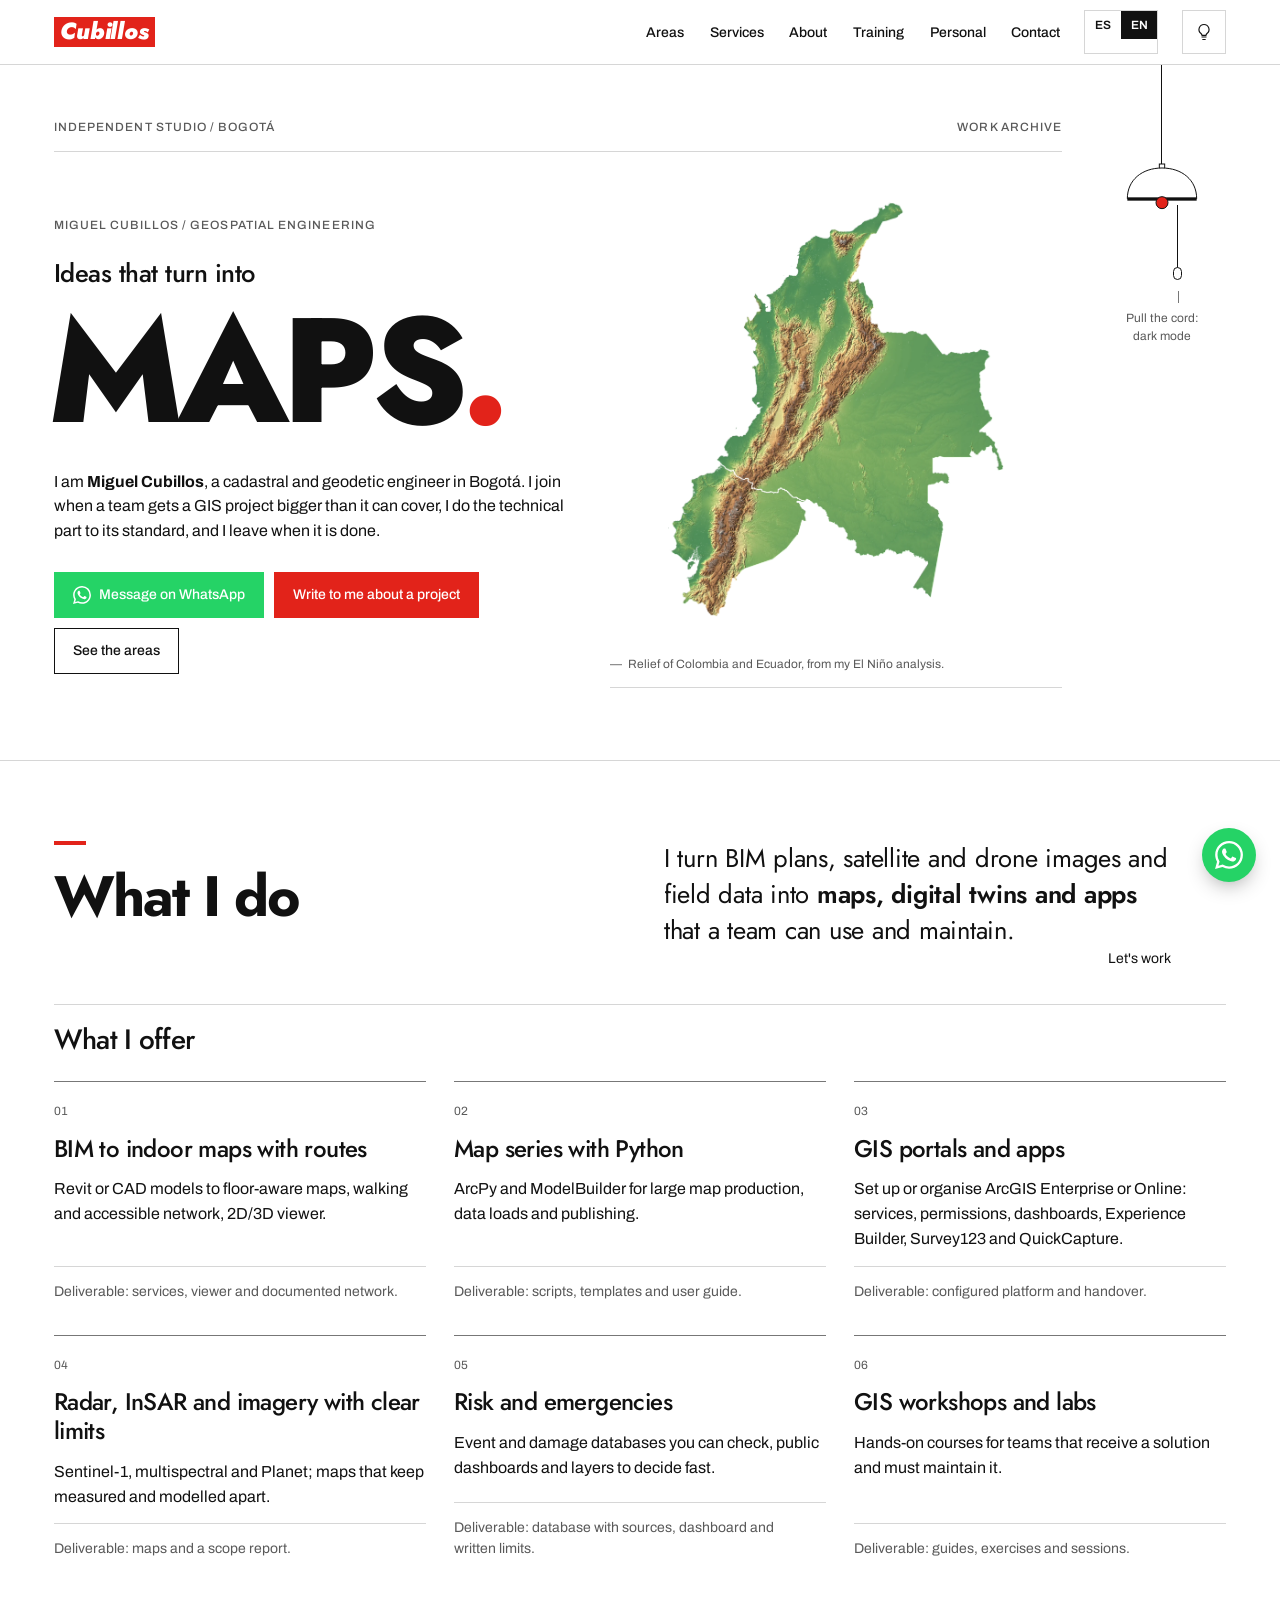
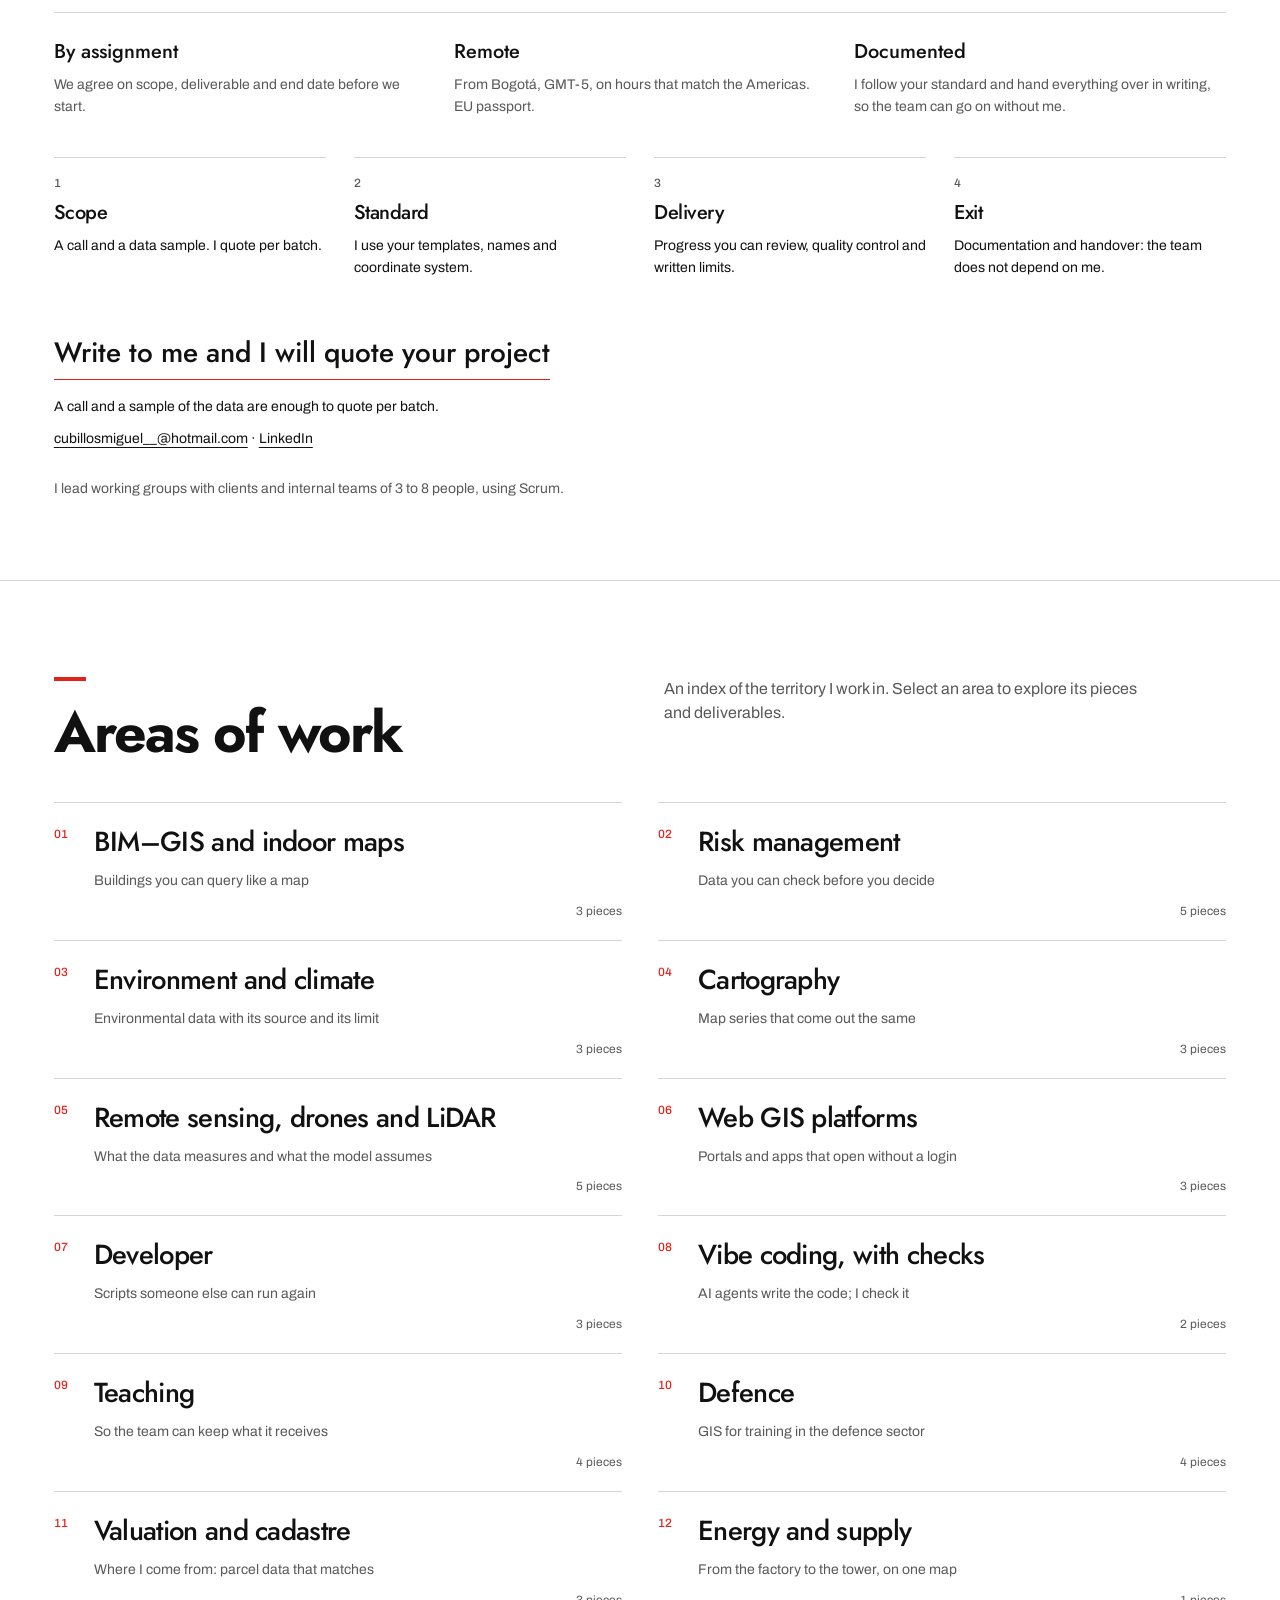
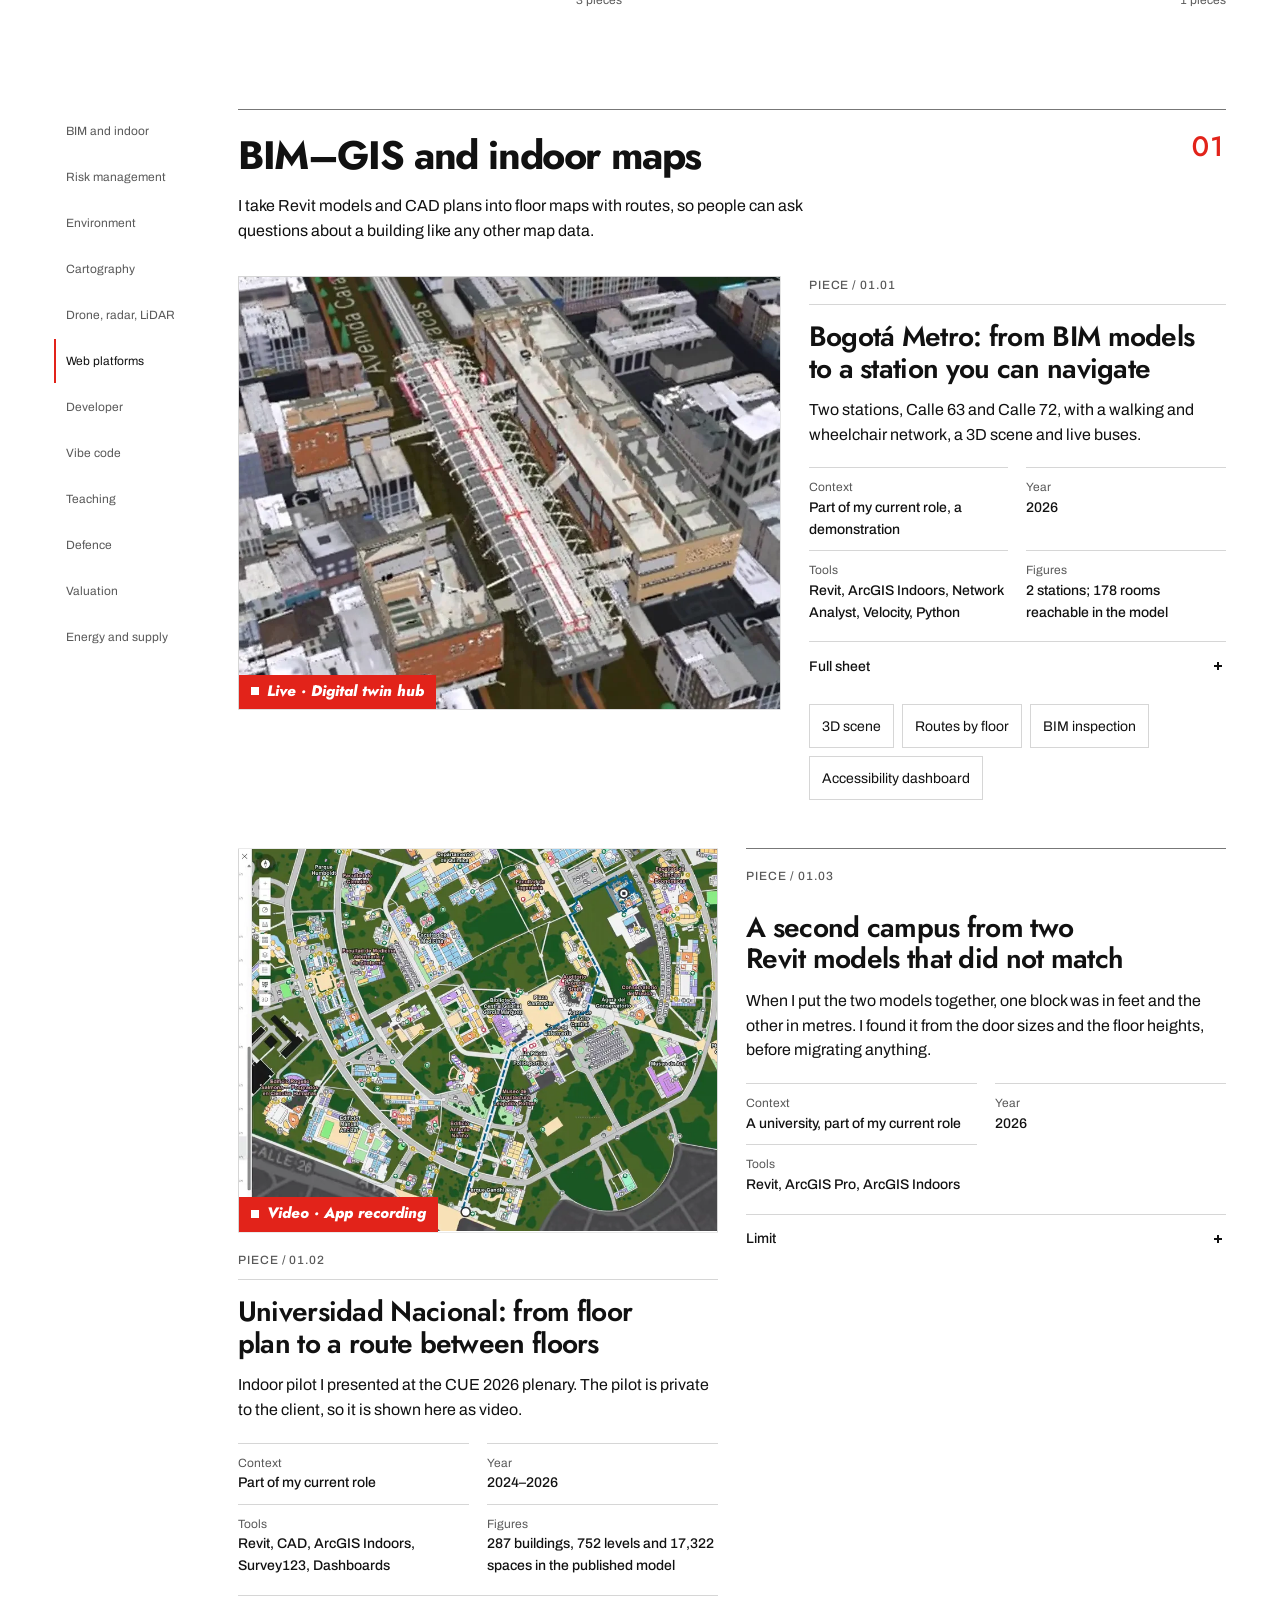
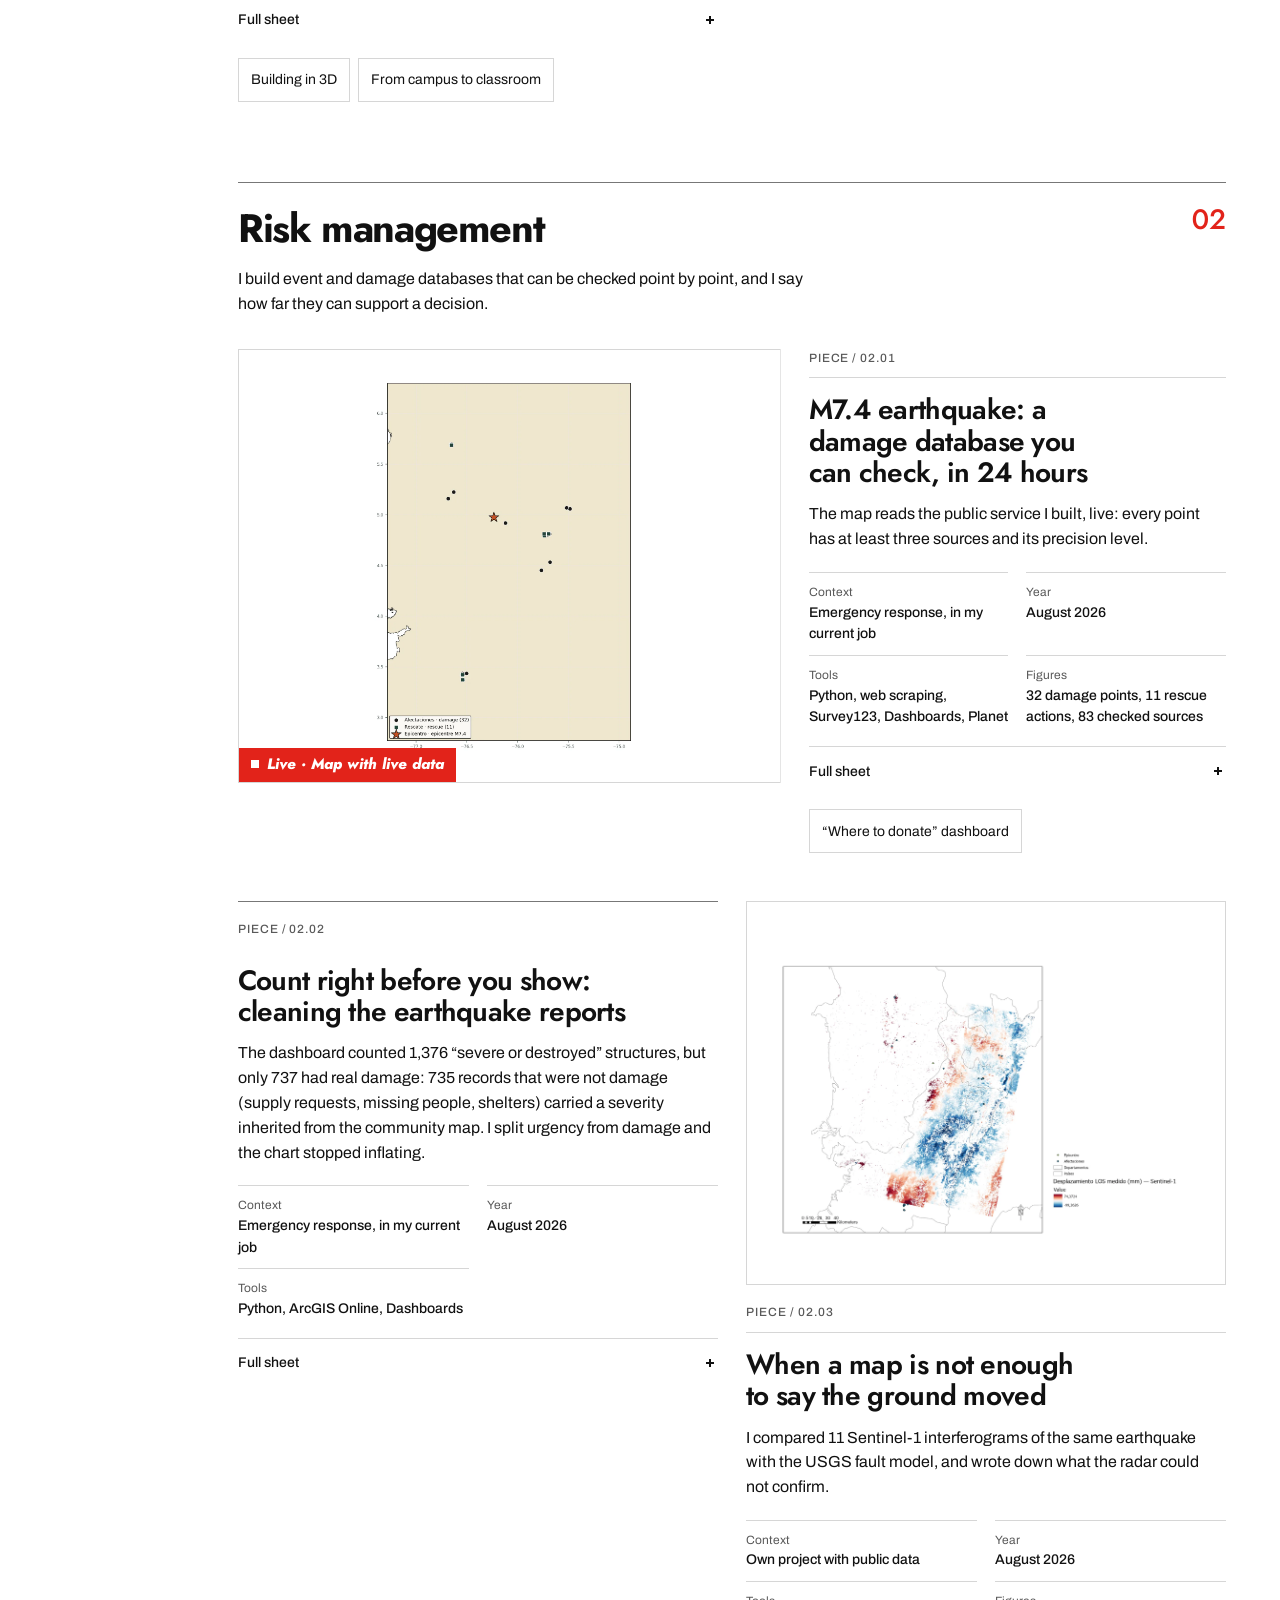
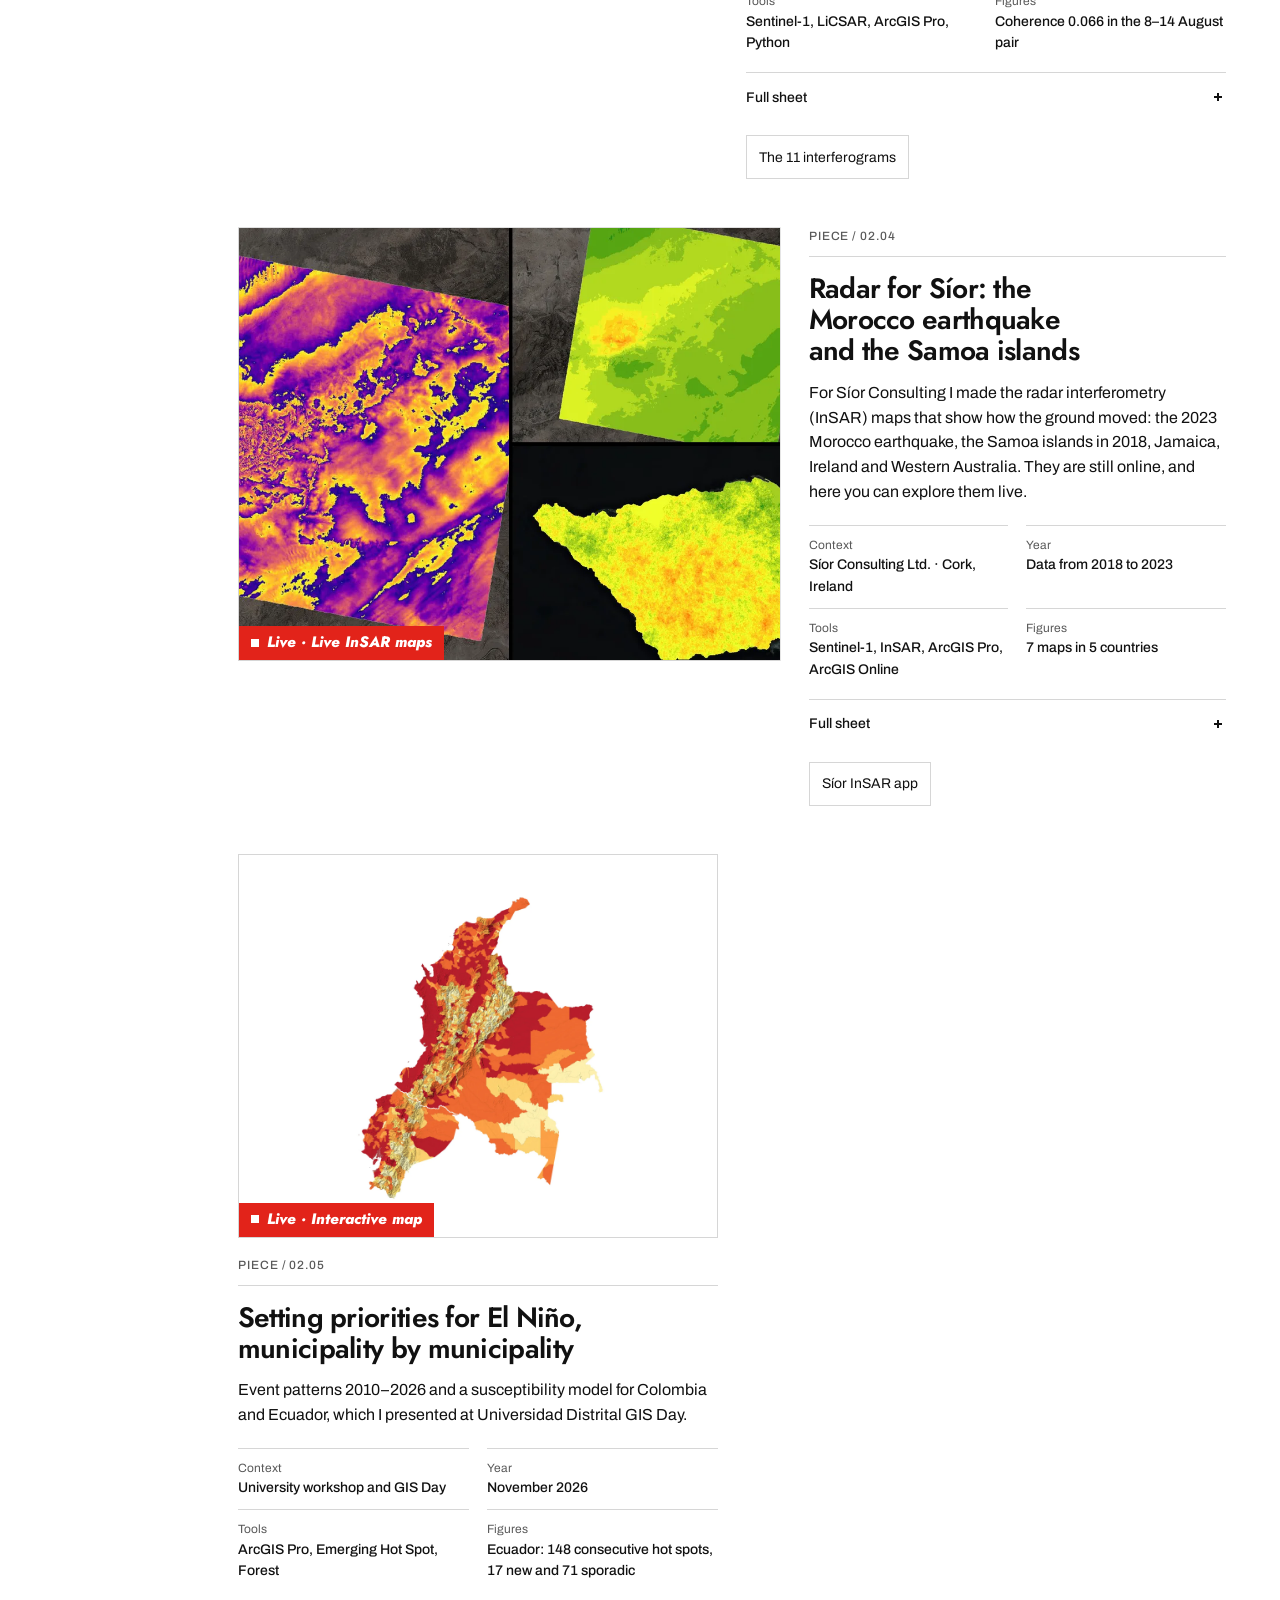
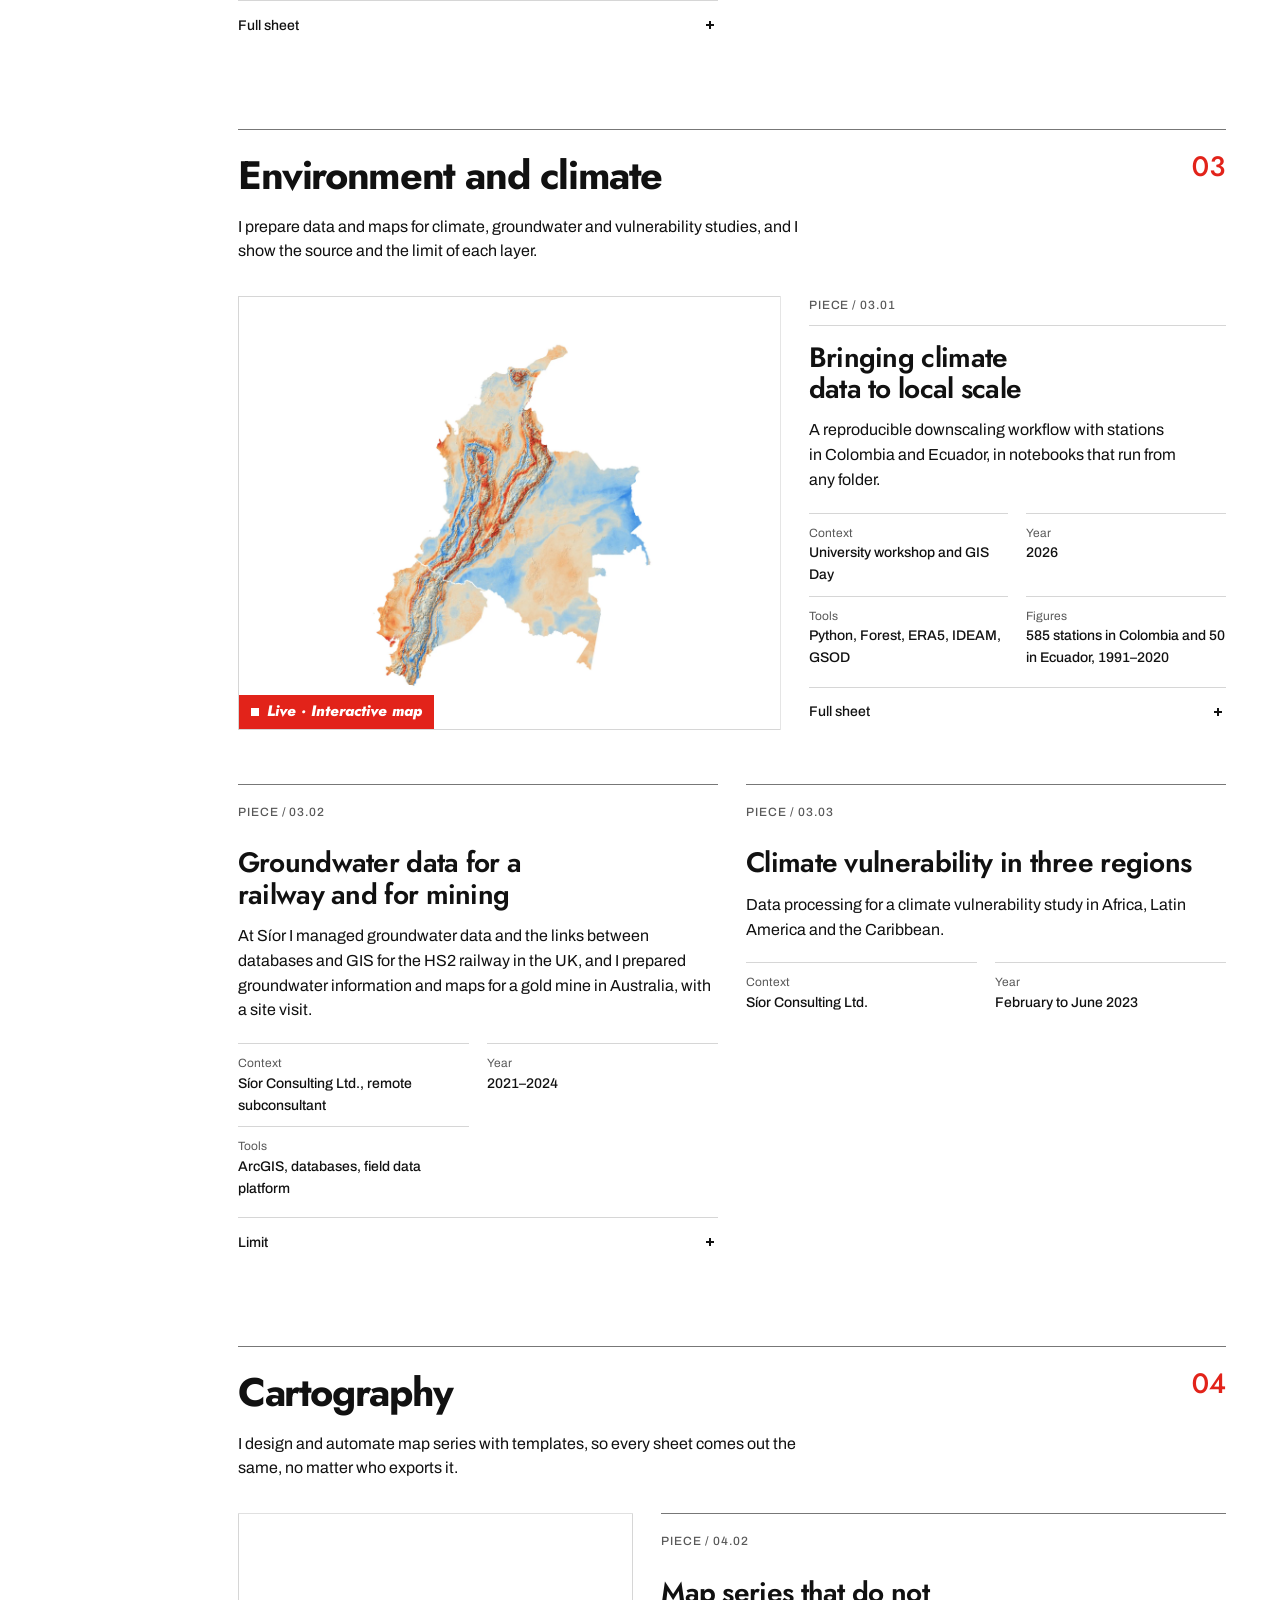
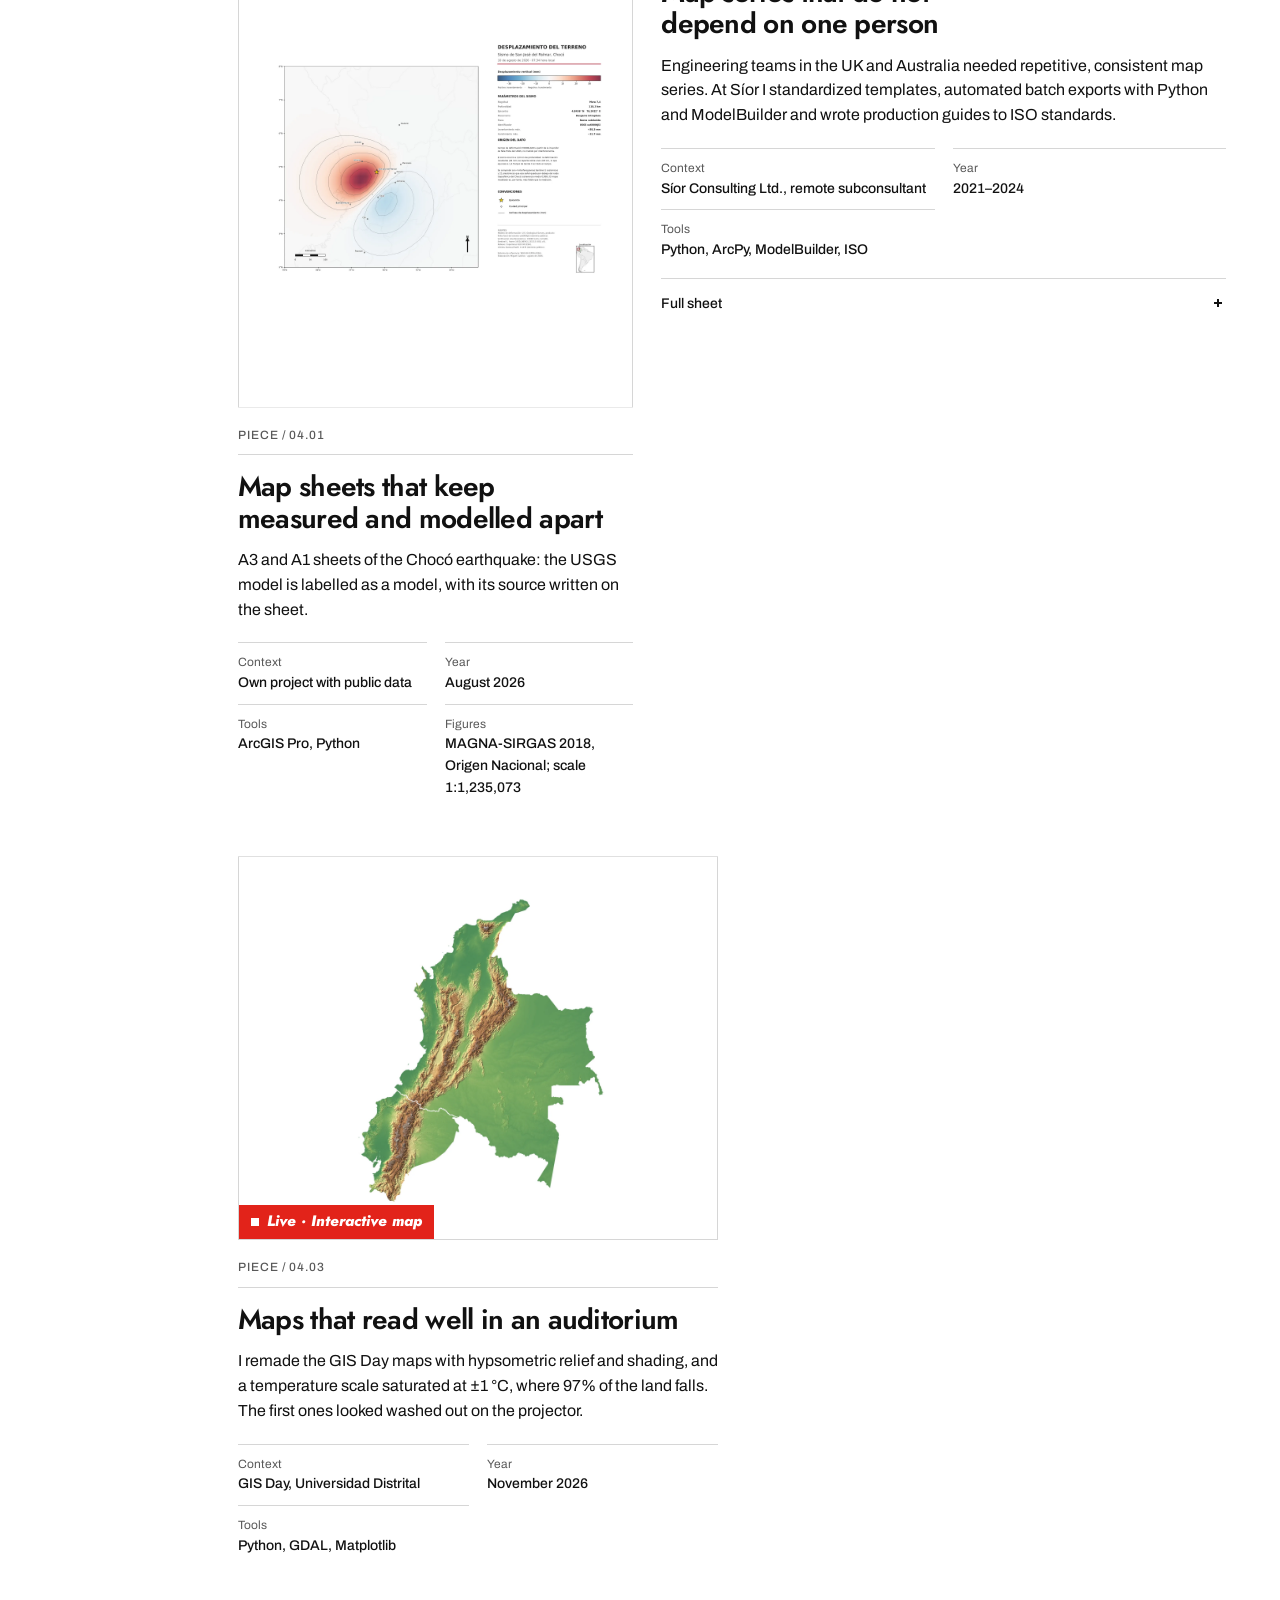
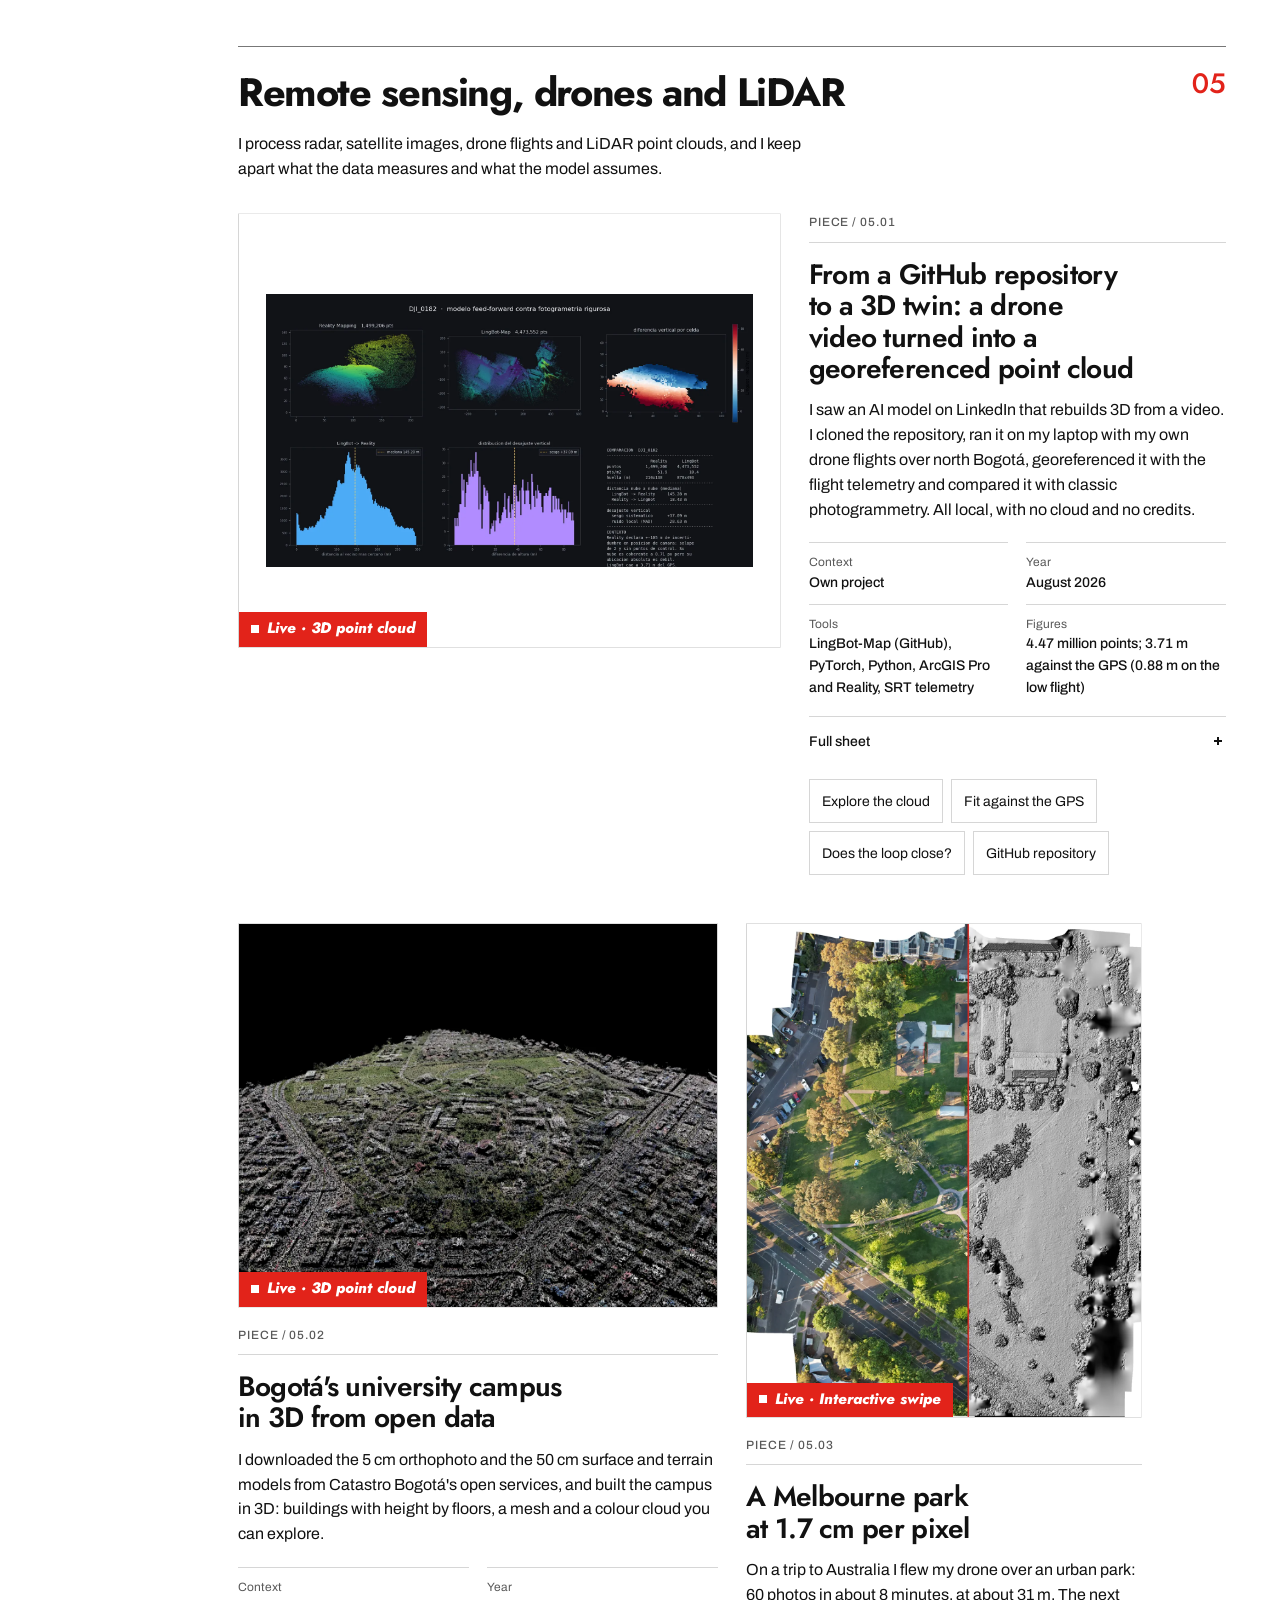
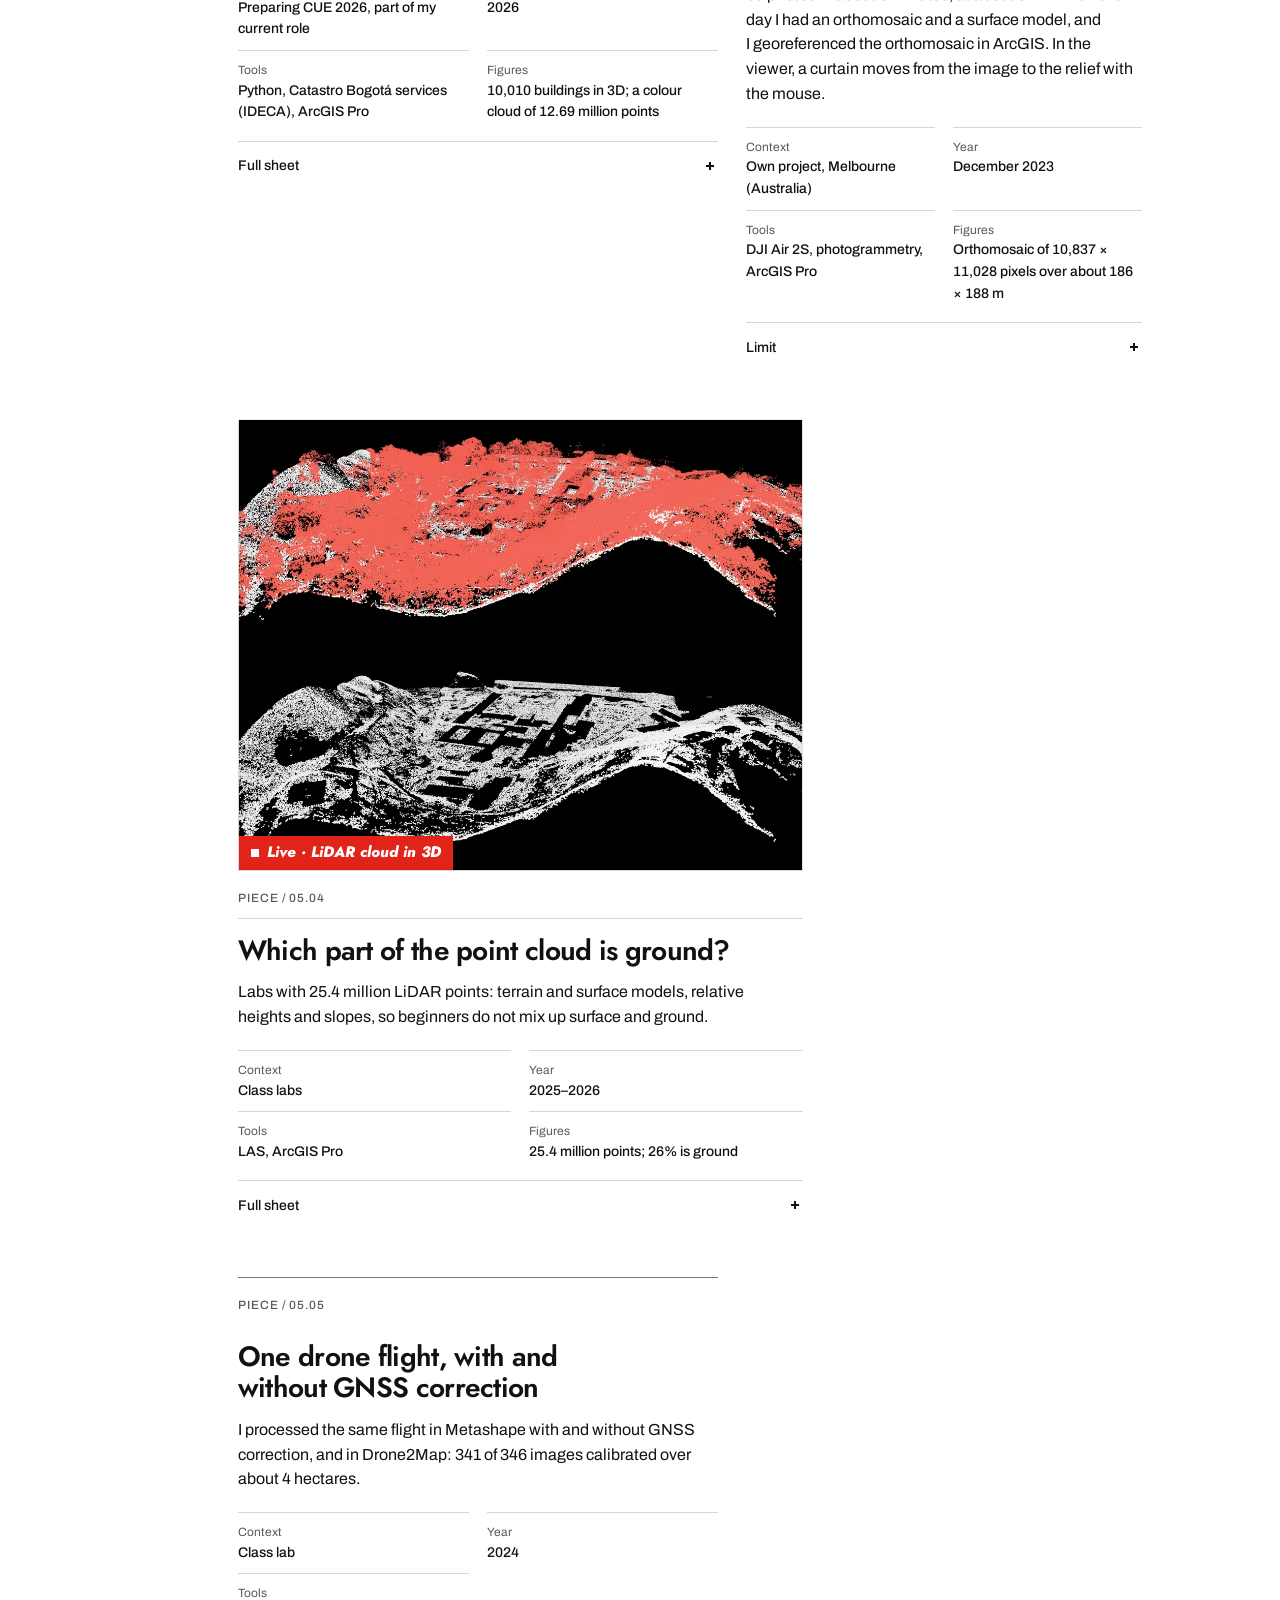
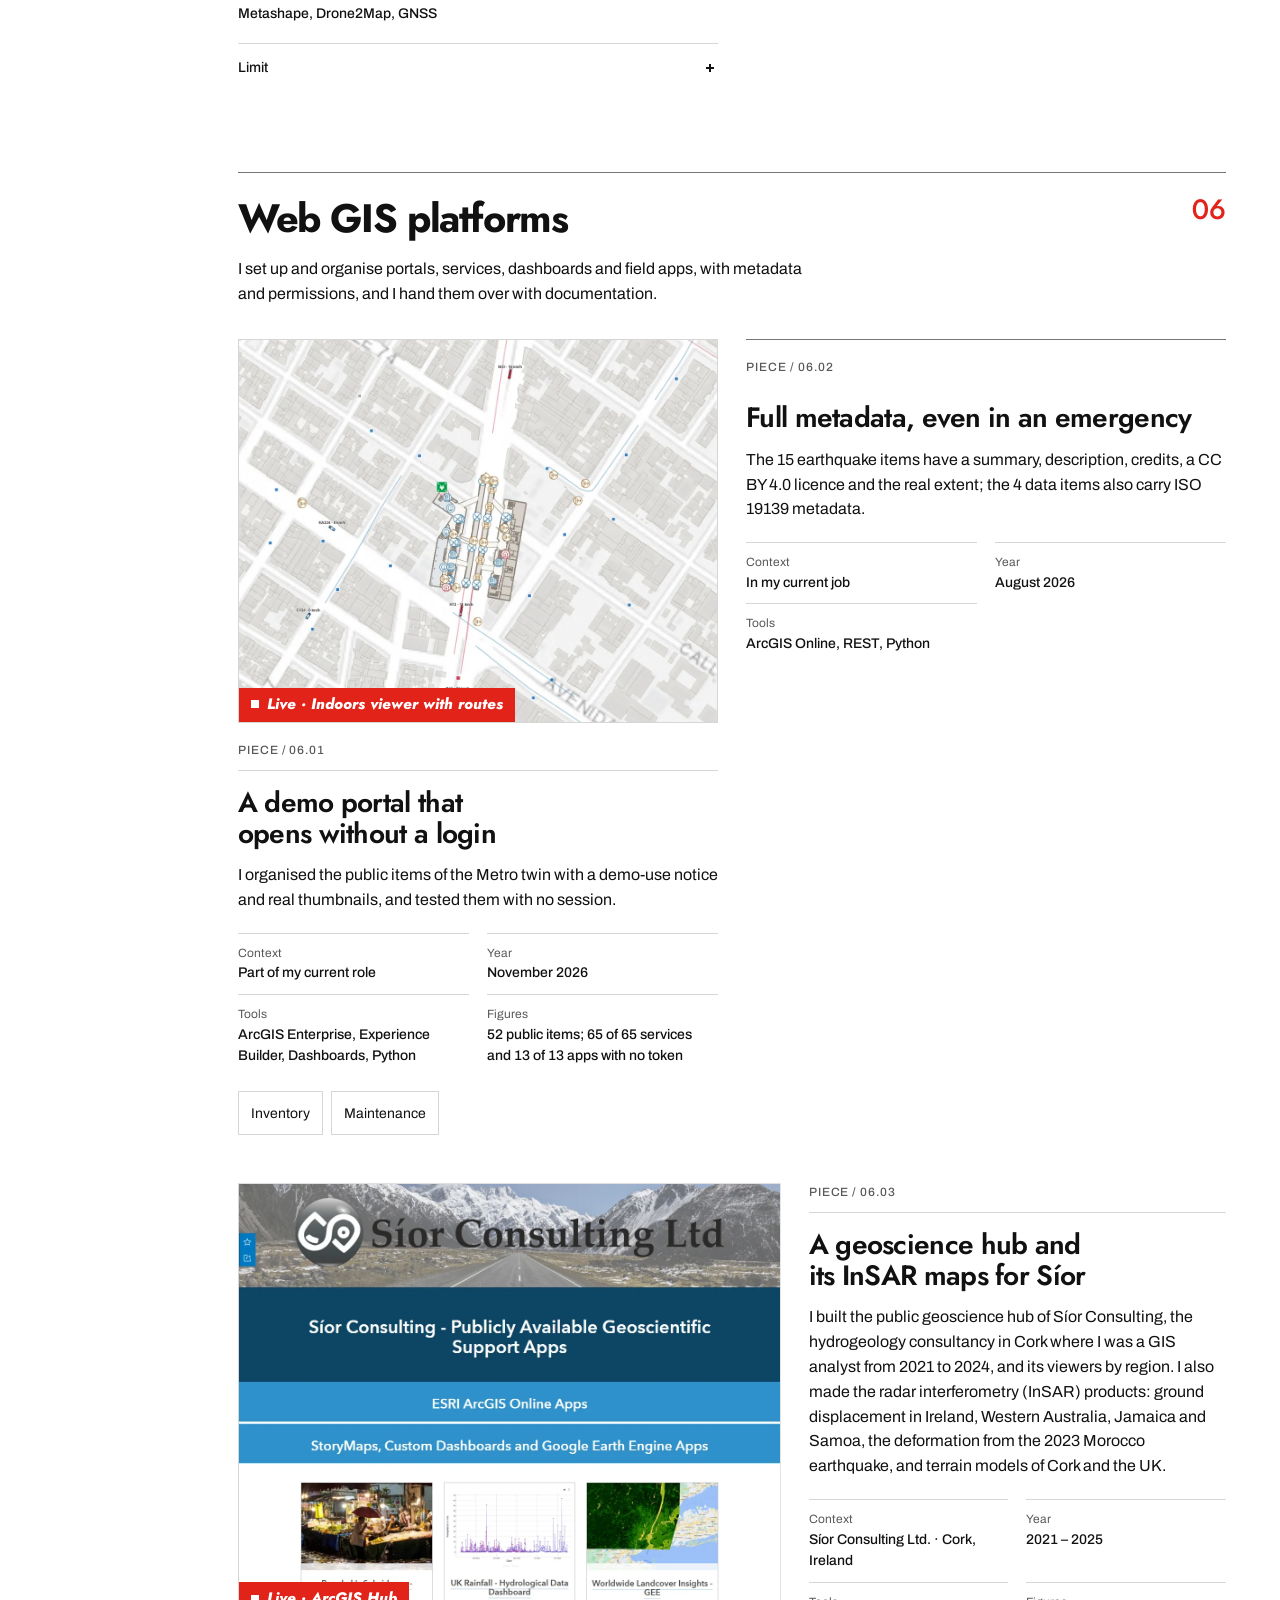
==== commit 27180f71: "Boton de WhatsApp: flotante, en la portada y en contacto, con mensaje listo en el idioma de la pagin" ====
--- a/index.html
+++ b/index.html
@@ -21,7 +21,7 @@
 <link rel="apple-touch-icon" href="assets/apple-touch-icon.png?v=2">
 <link rel="preconnect" href="https://fonts.googleapis.com"><link rel="preconnect" href="https://fonts.gstatic.com" crossorigin>
 <link href="https://fonts.googleapis.com/css2?family=Jost:ital,wght@0,400..900;1,400..900&family=Archivo:wdth,wght@62..125,400..800&display=swap" rel="stylesheet">
-<link rel="stylesheet" href="assets/box.css?v=21">
+<link rel="stylesheet" href="assets/box.css?v=22">
 <script>/* tema e idioma antes de pintar, sin parpadeo */(function(h){try{var q=new URLSearchParams(location.search).get("lang"),l=q||localStorage.getItem("lang")||((navigator.language||"es").slice(0,2)=="es"?"es":"en"),s=localStorage.getItem("light"),on=s?s=="1":!matchMedia("(prefers-color-scheme: dark)").matches;h.lang=h.dataset.lang=l;h.dataset.theme=on?"light":"dark";h.classList.toggle("lamp-on",on)}catch(e){}})(document.documentElement)</script>
 </head>
 <body>
@@ -48,7 +48,7 @@
  <p class="hero-kicker"><span lang="es">Miguel Cubillos / Ingeniería geoespacial</span><span lang="en">Miguel Cubillos / Geospatial engineering</span></p>
  <h1 id="name"><span lang="es"><span class="pretitle">Ideas que se vuelven</span><span class="hero-word">MAPAS<span class="hero-dot">.</span></span></span><span lang="en"><span class="pretitle">Ideas that turn into</span><span class="hero-word">MAPS<span class="hero-dot">.</span></span></span></h1>
  <p class="lead"><span lang="es">Soy <b>Miguel Cubillos</b>, ingeniero catastral y geodesta en Bogotá. Entro cuando a un equipo le llega un proyecto SIG más grande de lo que alcanza a cubrir, hago la parte técnica con su estándar y salgo cuando termina.</span><span lang="en">I am <b>Miguel Cubillos</b>, a cadastral and geodetic engineer in Bogotá. I join when a team gets a GIS project bigger than it can cover, I do the technical part to its standard, and I leave when it is done.</span></p>
- <div class="ctas"><a class="btn solid" data-magnet href="mailto:cubillosmiguel__@hotmail.com?subject=Proyecto%20SIG"><span lang="es">Escríbeme un proyecto</span><span lang="en">Write to me about a project</span></a><a class="btn" href="#areas"><span lang="es">Ver las áreas</span><span lang="en">See the areas</span></a></div>
+ <div class="ctas"><a class="btn wa" href="#contacto" data-wa="251262301375" target="_blank" rel="noopener"><svg viewBox="0 0 24 24" aria-hidden="true" focusable="false"><path fill="currentColor" d="M17.472 14.382c-.297-.149-1.758-.867-2.03-.967-.273-.099-.471-.148-.67.15-.197.297-.767.966-.94 1.164-.173.199-.347.223-.644.075-.297-.15-1.255-.463-2.39-1.475-.883-.788-1.48-1.761-1.653-2.059-.173-.297-.018-.458.13-.606.134-.133.298-.347.446-.52.149-.174.198-.298.298-.497.099-.198.05-.371-.025-.52-.075-.149-.669-1.612-.916-2.207-.242-.579-.487-.5-.669-.51-.173-.008-.371-.01-.57-.01-.198 0-.52.074-.792.372-.272.297-1.04 1.016-1.04 2.479 0 1.462 1.065 2.875 1.213 3.074.149.198 2.096 3.2 5.077 4.487.709.306 1.262.489 1.694.625.712.227 1.36.195 1.871.118.571-.085 1.758-.719 2.006-1.413.248-.694.248-1.289.173-1.413-.074-.124-.272-.198-.57-.347m-5.421 7.403h-.004a9.87 9.87 0 0 1-5.031-1.378l-.361-.214-3.741.982.998-3.648-.235-.374a9.86 9.86 0 0 1-1.51-5.26c.001-5.45 4.436-9.884 9.888-9.884 2.64 0 5.122 1.03 6.988 2.898a9.825 9.825 0 0 1 2.893 6.994c-.003 5.45-4.437 9.884-9.885 9.884m8.413-18.297A11.815 11.815 0 0 0 12.05 0C5.495 0 .16 5.335.157 11.892c0 2.096.547 4.142 1.588 5.945L.057 24l6.305-1.654a11.882 11.882 0 0 0 5.683 1.448h.005c6.554 0 11.89-5.335 11.893-11.893a11.821 11.821 0 0 0-3.48-8.413Z"/></svg><span lang="es">Escribir por WhatsApp</span><span lang="en">Message on WhatsApp</span></a><a class="btn solid" data-magnet href="mailto:cubillosmiguel__@hotmail.com?subject=Proyecto%20SIG"><span lang="es">Escríbeme un proyecto</span><span lang="en">Write to me about a project</span></a><a class="btn" href="#areas"><span lang="es">Ver las áreas</span><span lang="en">See the areas</span></a></div>
 </div>
 <figure class="hero-map">
  <div class="layer dim" aria-hidden="true"></div>
@@ -265,13 +265,14 @@
 <h2 id="h-contact"><span lang="es"><span class="kb">Cuéntame</span><span class="kb">qué le falta</span><span class="kb">a tu proyecto.</span></span><span lang="en"><span class="kb">Tell me what</span><span class="kb">your project</span><span class="kb">is missing.</span></span></h2>
 <a class="mail" href="mailto:cubillosmiguel__@hotmail.com?subject=Proyecto%20SIG" translate="no">cubillosmiguel__@hotmail.com</a>
 <span class="hint"><span lang="es">Dos guiones bajos antes de la @.</span><span lang="en">Two underscores before the @.</span></span>
-<div class="ctas"><a class="btn solid" data-magnet href="mailto:cubillosmiguel__@hotmail.com?subject=Proyecto%20SIG"><span lang="es">Escribir un correo</span><span lang="en">Send an email</span></a><a class="btn" href="https://www.linkedin.com/in/miguel-cubillos/" target="_blank" rel="noopener">LinkedIn</a><a class="btn" href="https://www.instagram.com/cubillos__/" target="_blank" rel="noopener">Instagram</a></div>
+<div class="ctas"><a class="btn wa" href="#contacto" data-wa="251262301375" target="_blank" rel="noopener"><svg viewBox="0 0 24 24" aria-hidden="true" focusable="false"><path fill="currentColor" d="M17.472 14.382c-.297-.149-1.758-.867-2.03-.967-.273-.099-.471-.148-.67.15-.197.297-.767.966-.94 1.164-.173.199-.347.223-.644.075-.297-.15-1.255-.463-2.39-1.475-.883-.788-1.48-1.761-1.653-2.059-.173-.297-.018-.458.13-.606.134-.133.298-.347.446-.52.149-.174.198-.298.298-.497.099-.198.05-.371-.025-.52-.075-.149-.669-1.612-.916-2.207-.242-.579-.487-.5-.669-.51-.173-.008-.371-.01-.57-.01-.198 0-.52.074-.792.372-.272.297-1.04 1.016-1.04 2.479 0 1.462 1.065 2.875 1.213 3.074.149.198 2.096 3.2 5.077 4.487.709.306 1.262.489 1.694.625.712.227 1.36.195 1.871.118.571-.085 1.758-.719 2.006-1.413.248-.694.248-1.289.173-1.413-.074-.124-.272-.198-.57-.347m-5.421 7.403h-.004a9.87 9.87 0 0 1-5.031-1.378l-.361-.214-3.741.982.998-3.648-.235-.374a9.86 9.86 0 0 1-1.51-5.26c.001-5.45 4.436-9.884 9.888-9.884 2.64 0 5.122 1.03 6.988 2.898a9.825 9.825 0 0 1 2.893 6.994c-.003 5.45-4.437 9.884-9.885 9.884m8.413-18.297A11.815 11.815 0 0 0 12.05 0C5.495 0 .16 5.335.157 11.892c0 2.096.547 4.142 1.588 5.945L.057 24l6.305-1.654a11.882 11.882 0 0 0 5.683 1.448h.005c6.554 0 11.89-5.335 11.893-11.893a11.821 11.821 0 0 0-3.48-8.413Z"/></svg><span lang="es">Escribir por WhatsApp</span><span lang="en">Message on WhatsApp</span></a><a class="btn solid" data-magnet href="mailto:cubillosmiguel__@hotmail.com?subject=Proyecto%20SIG"><span lang="es">Escribir un correo</span><span lang="en">Send an email</span></a><a class="btn" href="https://www.linkedin.com/in/miguel-cubillos/" target="_blank" rel="noopener">LinkedIn</a><a class="btn" href="https://www.instagram.com/cubillos__/" target="_blank" rel="noopener">Instagram</a></div>
 <footer class="foot"><span translate="no">Miguel Ángel Cubillos Cohecha</span><span><span lang="es">Bogotá, Colombia · trabajo remoto</span><span lang="en">Bogotá, Colombia · remote work</span></span><a href="#inicio"><span lang="es">Volver arriba</span><span lang="en">Back to top</span></a></footer>
 </section>
 </main>
 <a class="float-cta" href="mailto:cubillosmiguel__@hotmail.com?subject=Proyecto%20SIG" data-cursor="Escribir" data-cursor-en="Write"><i aria-hidden="true"></i><span lang="es">Trabajemos</span><span lang="en">Let's work</span></a>
-<script src="assets/estudio.js?v=21" defer></script>
-<script src="assets/vivo.js?v=21" defer></script>
-<script src="assets/mundo.js?v=21" defer></script>
+<a class="wa-float" href="#contacto" data-wa="251262301375" target="_blank" rel="noopener" aria-label="Escríbeme por WhatsApp" data-label-en="Message me on WhatsApp"><svg viewBox="0 0 24 24" aria-hidden="true" focusable="false"><path fill="currentColor" d="M17.472 14.382c-.297-.149-1.758-.867-2.03-.967-.273-.099-.471-.148-.67.15-.197.297-.767.966-.94 1.164-.173.199-.347.223-.644.075-.297-.15-1.255-.463-2.39-1.475-.883-.788-1.48-1.761-1.653-2.059-.173-.297-.018-.458.13-.606.134-.133.298-.347.446-.52.149-.174.198-.298.298-.497.099-.198.05-.371-.025-.52-.075-.149-.669-1.612-.916-2.207-.242-.579-.487-.5-.669-.51-.173-.008-.371-.01-.57-.01-.198 0-.52.074-.792.372-.272.297-1.04 1.016-1.04 2.479 0 1.462 1.065 2.875 1.213 3.074.149.198 2.096 3.2 5.077 4.487.709.306 1.262.489 1.694.625.712.227 1.36.195 1.871.118.571-.085 1.758-.719 2.006-1.413.248-.694.248-1.289.173-1.413-.074-.124-.272-.198-.57-.347m-5.421 7.403h-.004a9.87 9.87 0 0 1-5.031-1.378l-.361-.214-3.741.982.998-3.648-.235-.374a9.86 9.86 0 0 1-1.51-5.26c.001-5.45 4.436-9.884 9.888-9.884 2.64 0 5.122 1.03 6.988 2.898a9.825 9.825 0 0 1 2.893 6.994c-.003 5.45-4.437 9.884-9.885 9.884m8.413-18.297A11.815 11.815 0 0 0 12.05 0C5.495 0 .16 5.335.157 11.892c0 2.096.547 4.142 1.588 5.945L.057 24l6.305-1.654a11.882 11.882 0 0 0 5.683 1.448h.005c6.554 0 11.89-5.335 11.893-11.893a11.821 11.821 0 0 0-3.48-8.413Z"/></svg><span class="wa-tip"><span lang="es">Escríbeme por WhatsApp</span><span lang="en">Message me on WhatsApp</span></span></a>
+<script src="assets/estudio.js?v=22" defer></script>
+<script src="assets/vivo.js?v=22" defer></script>
+<script src="assets/mundo.js?v=22" defer></script>
 </body>
 </html>
--- a/assets/box.css
+++ b/assets/box.css
@@ -668,3 +668,17 @@
 @media(max-width:900px){.trips{grid-template-columns:minmax(0,1fr)}.globe-col{max-width:440px}}
 @media(max-width:640px){.trip-stats{grid-template-columns:repeat(2,minmax(0,1fr))}.trip-list li{grid-template-columns:minmax(0,1fr);gap:2px}.board{columns:2 150px;column-gap:10px}.pin{margin-bottom:10px;border-radius:8px}.pin figcaption{padding:10px 11px 12px}.pin figcaption b{font-size:14px}.pin-big{font-size:24px}.pin-q{font-size:16px}}
 @media(prefers-reduced-motion:reduce){.pin,.pin:hover{transform:none;transition:none}}
+
+/* WhatsApp: botón flotante y botón de contacto */
+.wa-float{position:fixed;right:24px;bottom:18px;z-index:70;width:54px;height:54px;border-radius:50%;background:#25D366;color:#fff;display:grid;place-items:center;box-shadow:0 8px 22px -8px rgba(0,0,0,.45);transition:transform .25s var(--out),box-shadow .25s var(--out)}
+.wa-float svg{width:28px;height:28px}
+.wa-float:focus-visible{outline:3px solid var(--red);outline-offset:3px}
+.wa-tip{position:absolute;right:64px;top:50%;transform:translate(6px,-50%);white-space:nowrap;background:var(--ink);color:var(--bg);font:500 13px var(--text);padding:6px 10px;border-radius:6px;opacity:0;pointer-events:none;transition:opacity .2s,transform .2s}
+@media(hover:hover) and (pointer:fine){.wa-float:hover{transform:scale(1.06)}.wa-float:hover .wa-tip{opacity:1;transform:translate(0,-50%)}}
+.float-cta{right:92px!important}
+html.live-open .wa-float{display:none}
+.btn.wa{gap:8px;background:#25D366;border-color:#25D366;color:#fff}
+.btn.wa svg{width:18px;height:18px;flex:none}
+@media(hover:hover){.btn.wa:hover{background:#1ebe5a;border-color:#1ebe5a;color:#fff}}
+@media(max-width:640px){.wa-float{right:12px;bottom:12px;width:50px;height:50px}.wa-float svg{width:26px;height:26px}.float-cta{right:70px!important}}
+@media print{.wa-float{display:none}}
